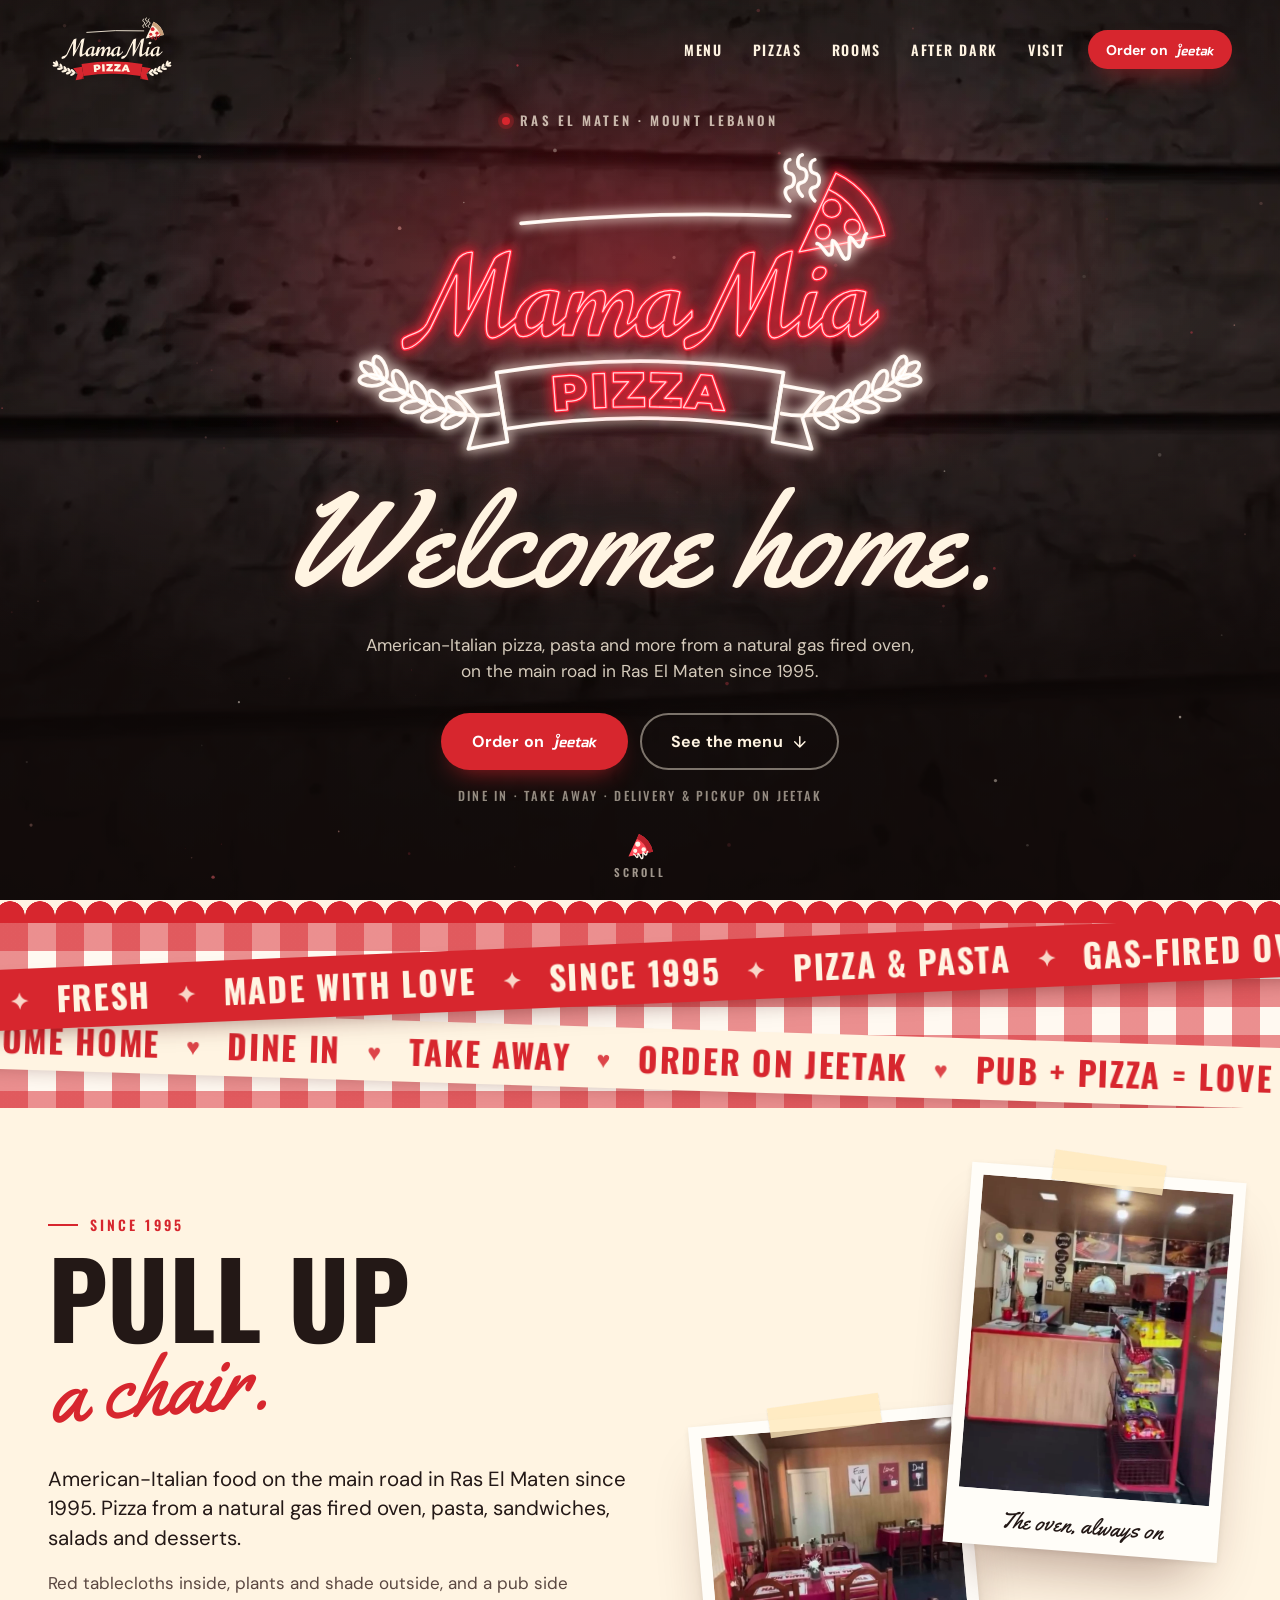
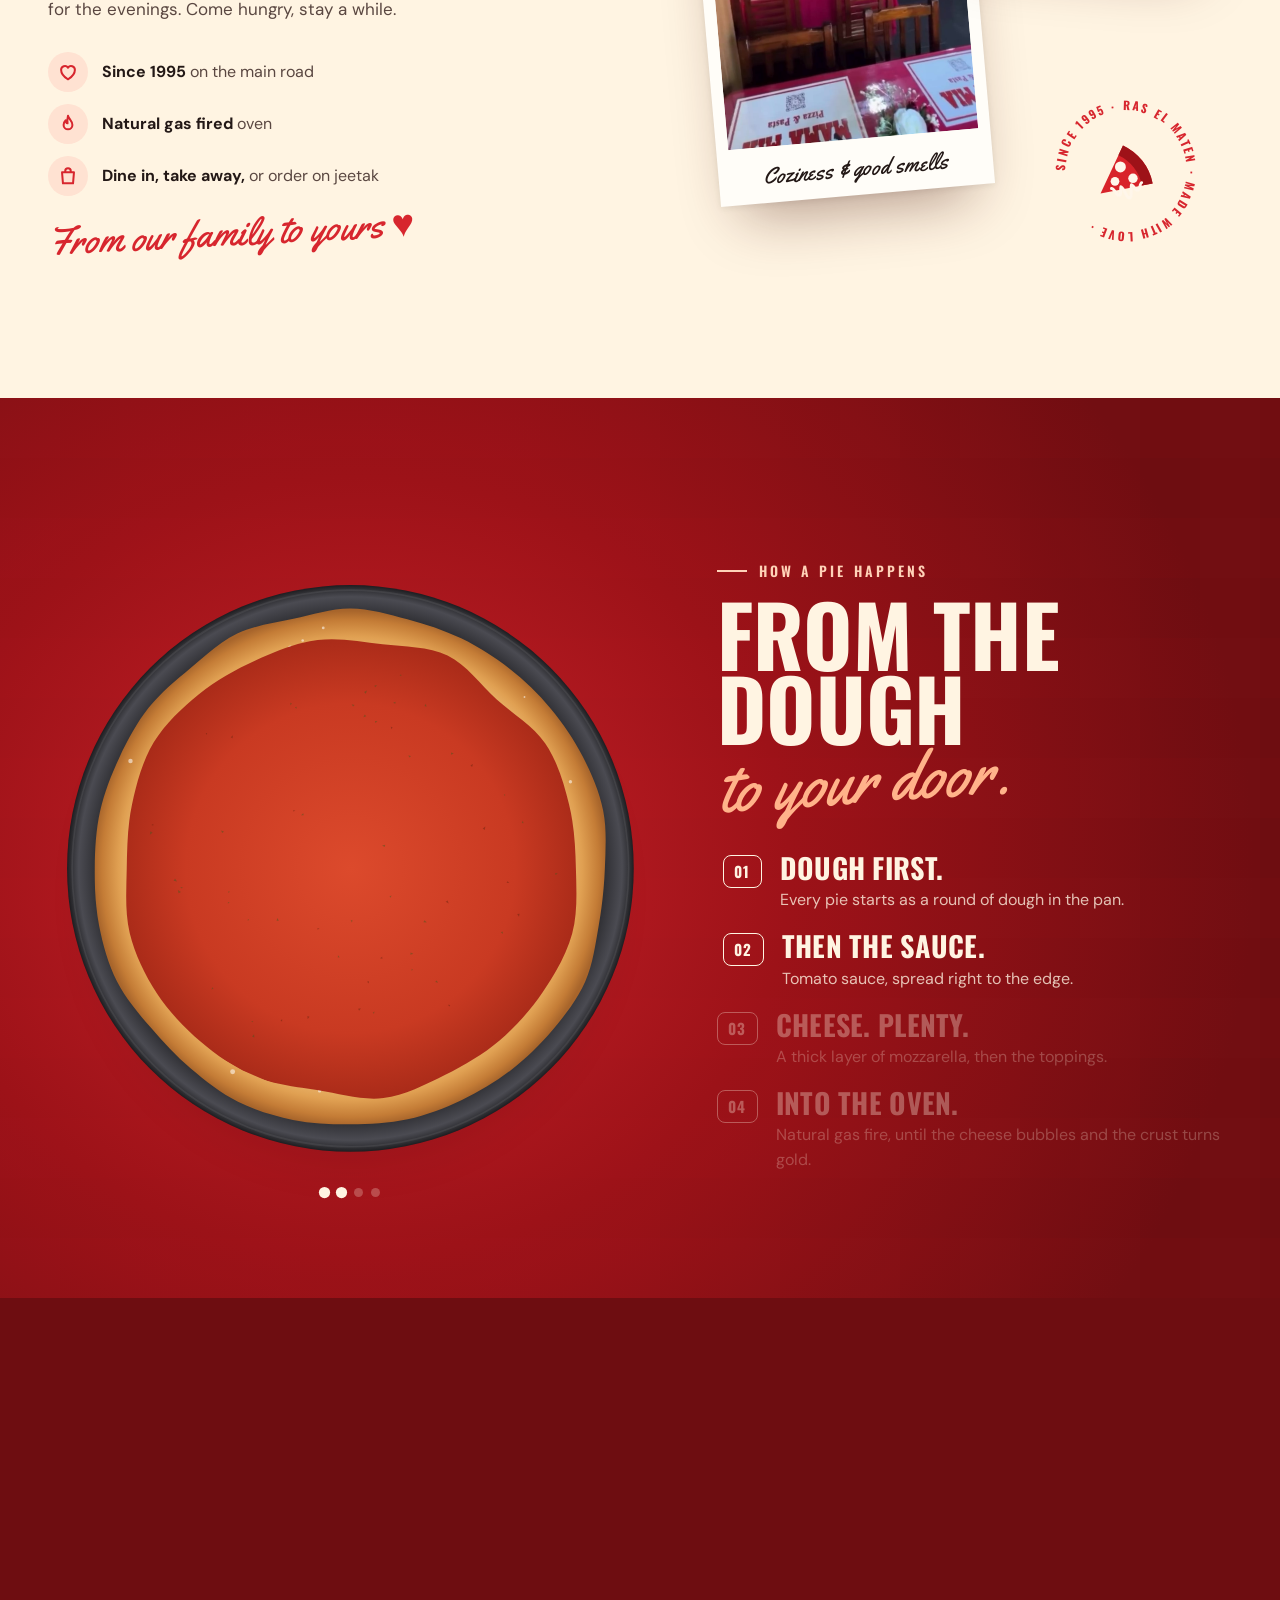
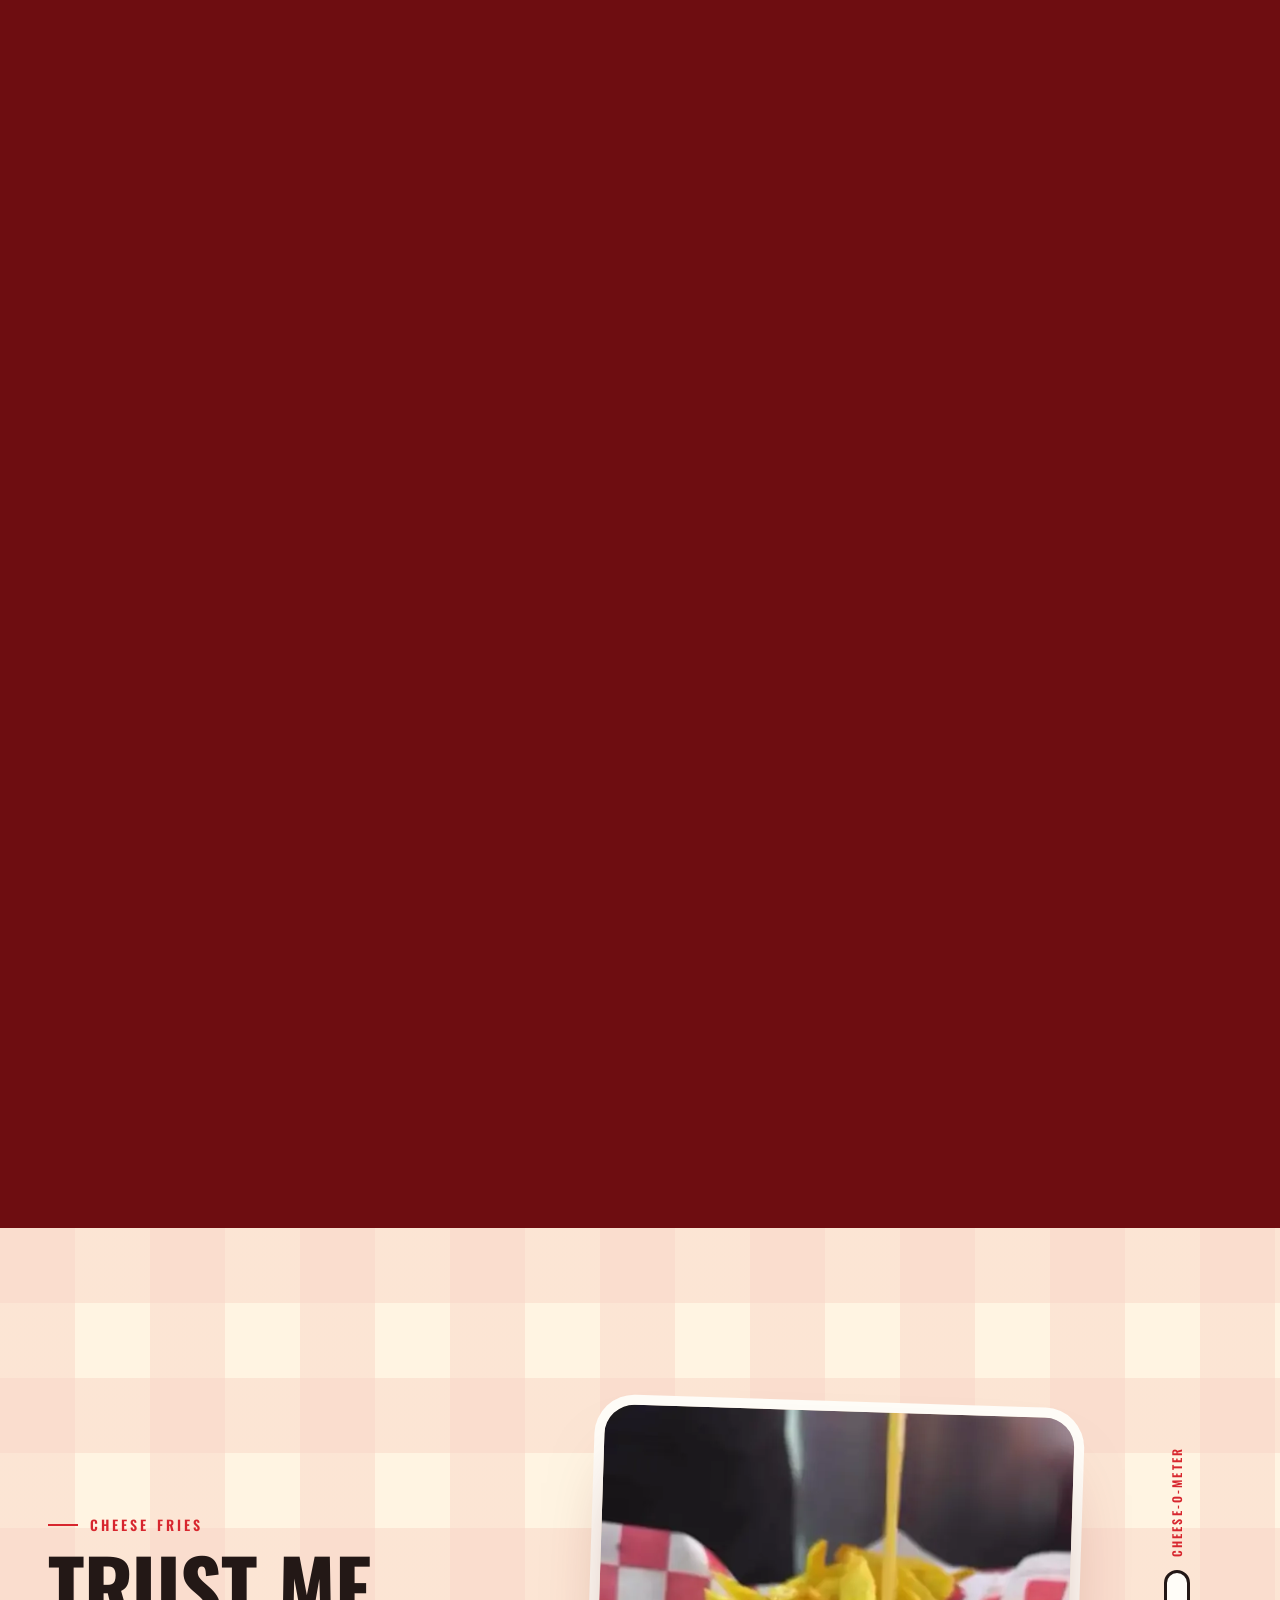
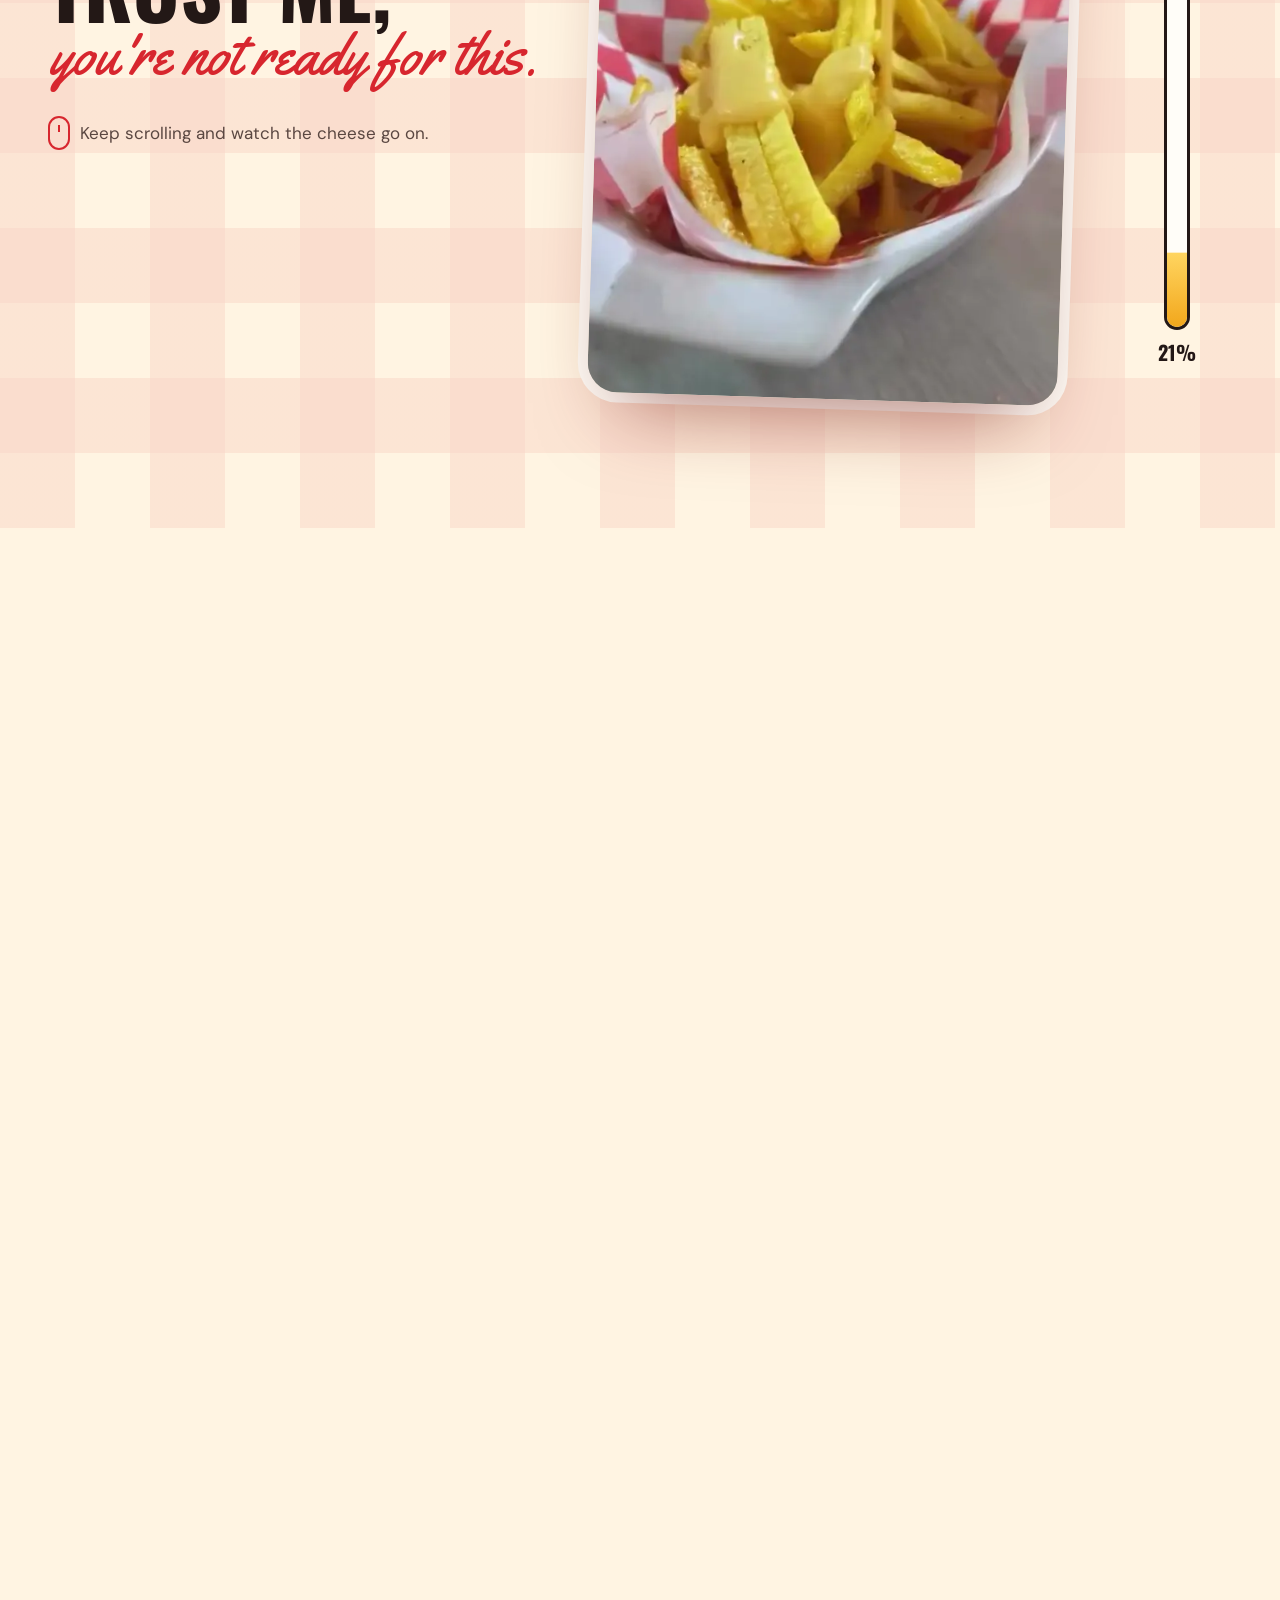
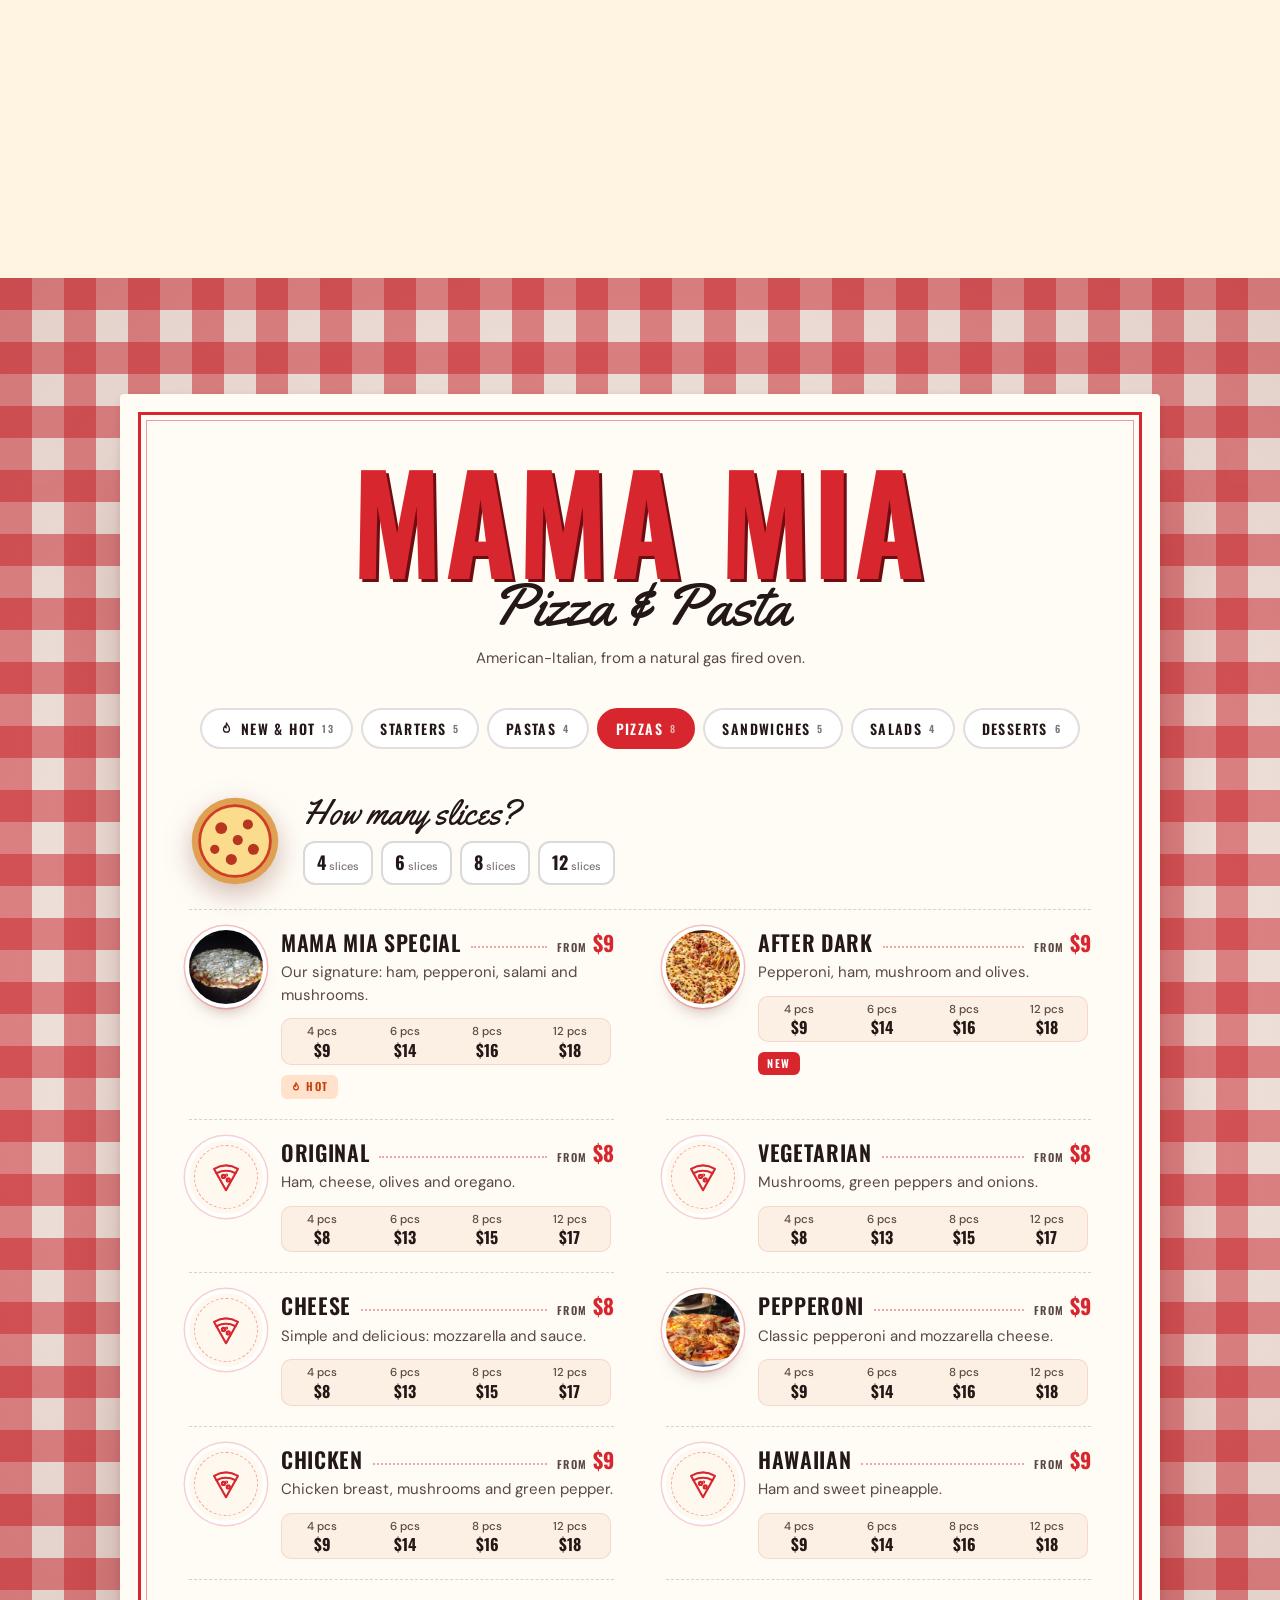
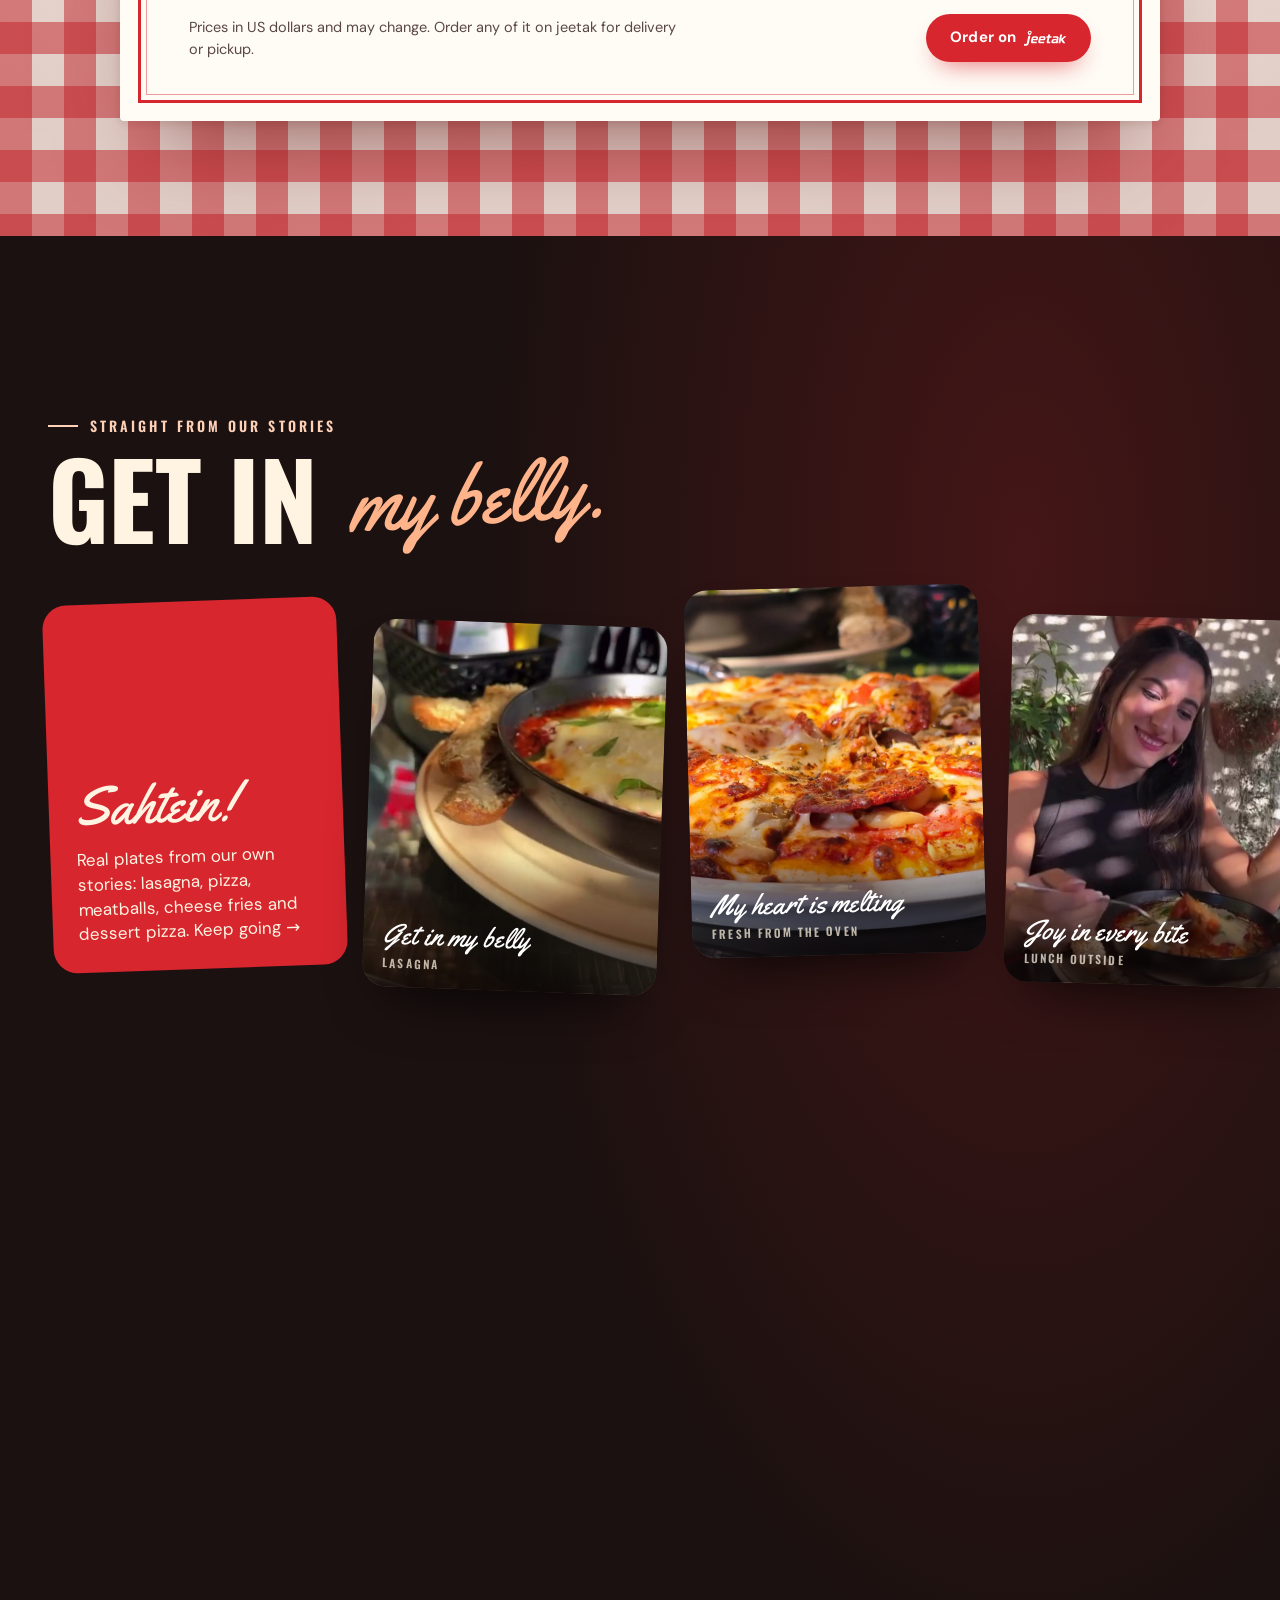
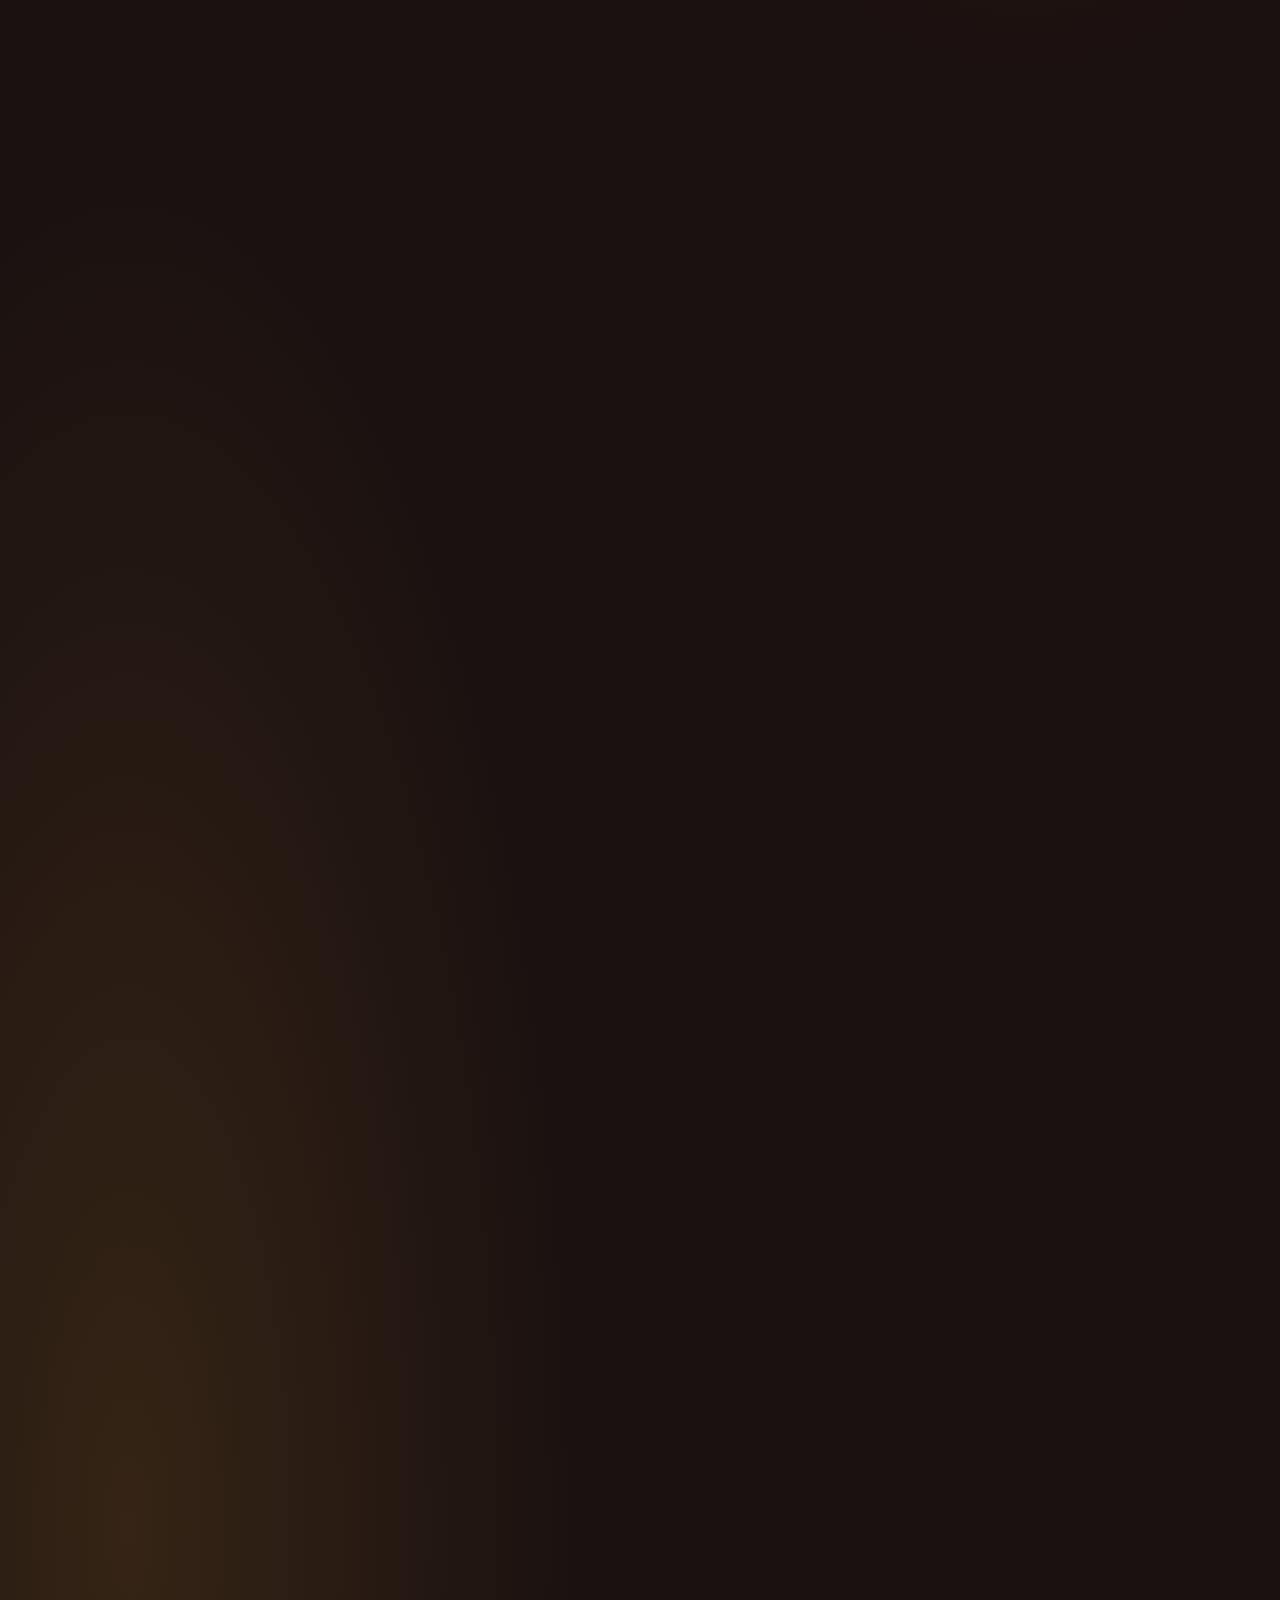
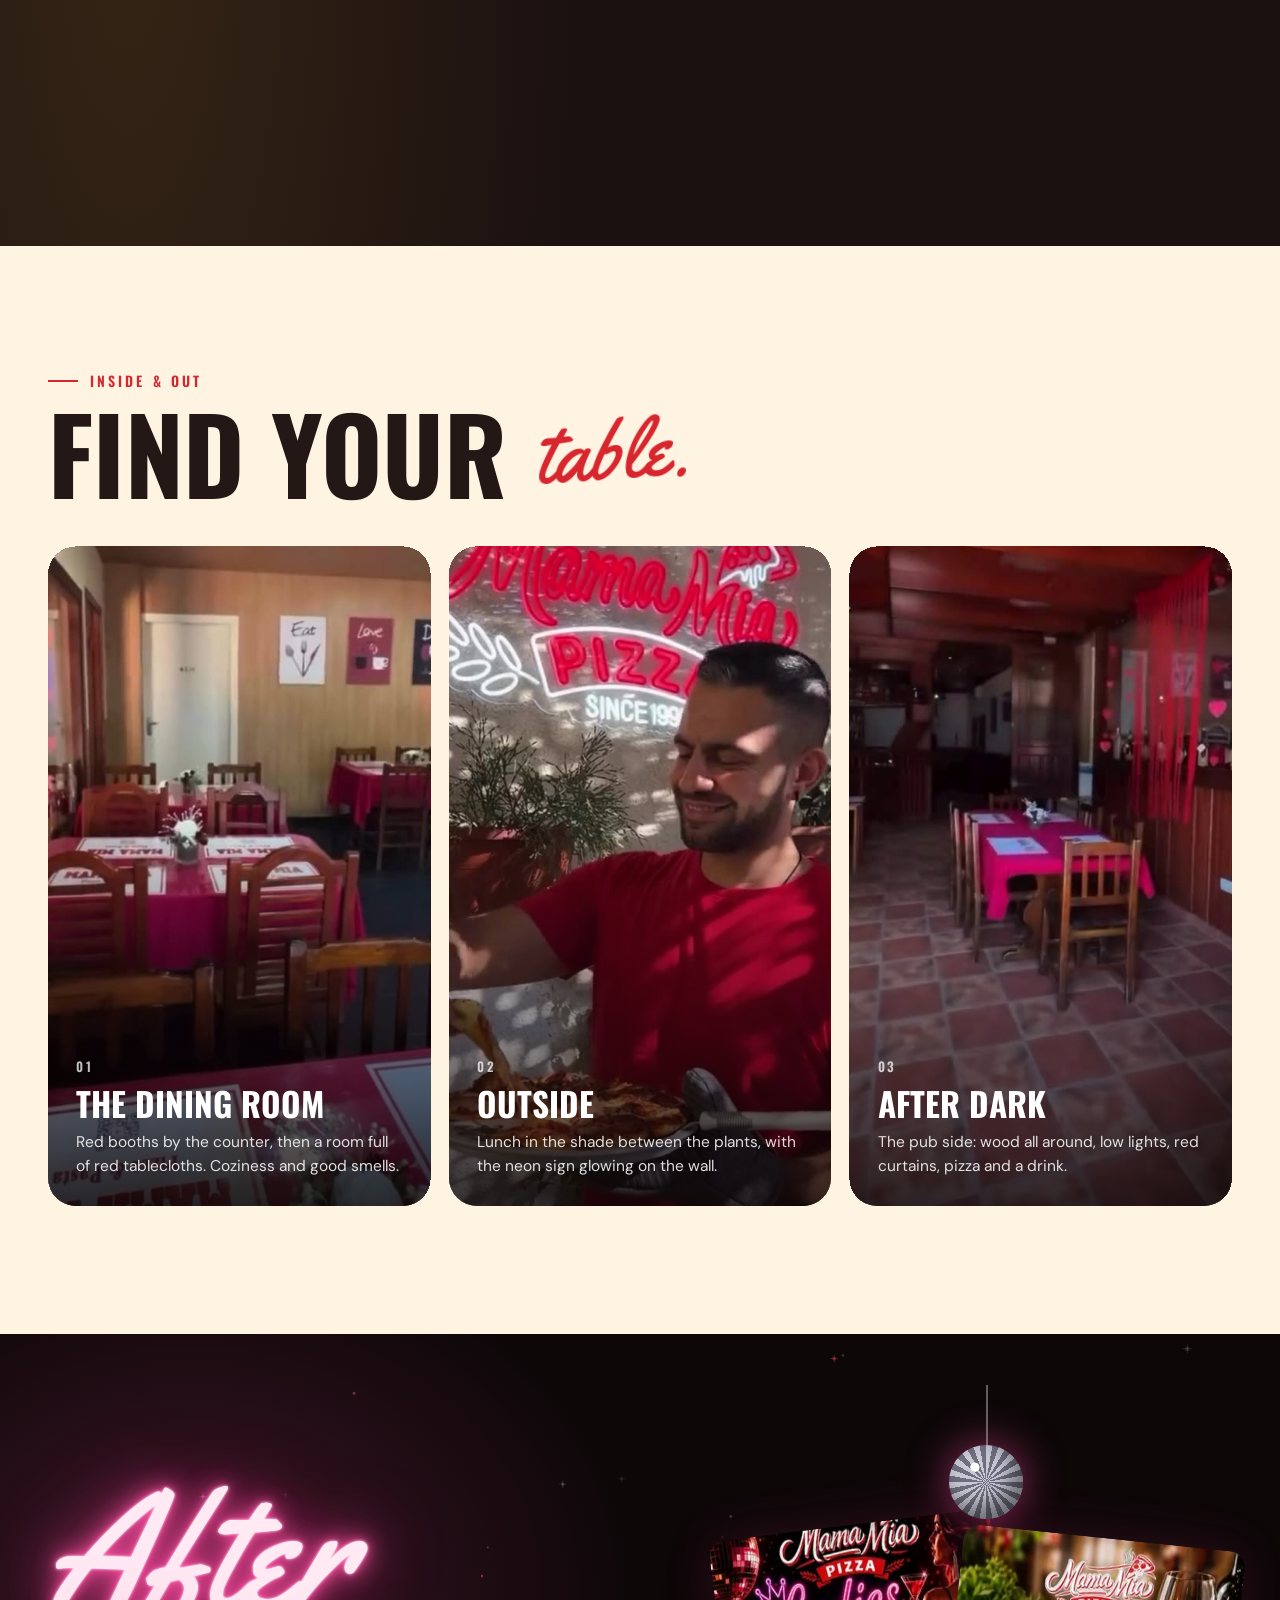
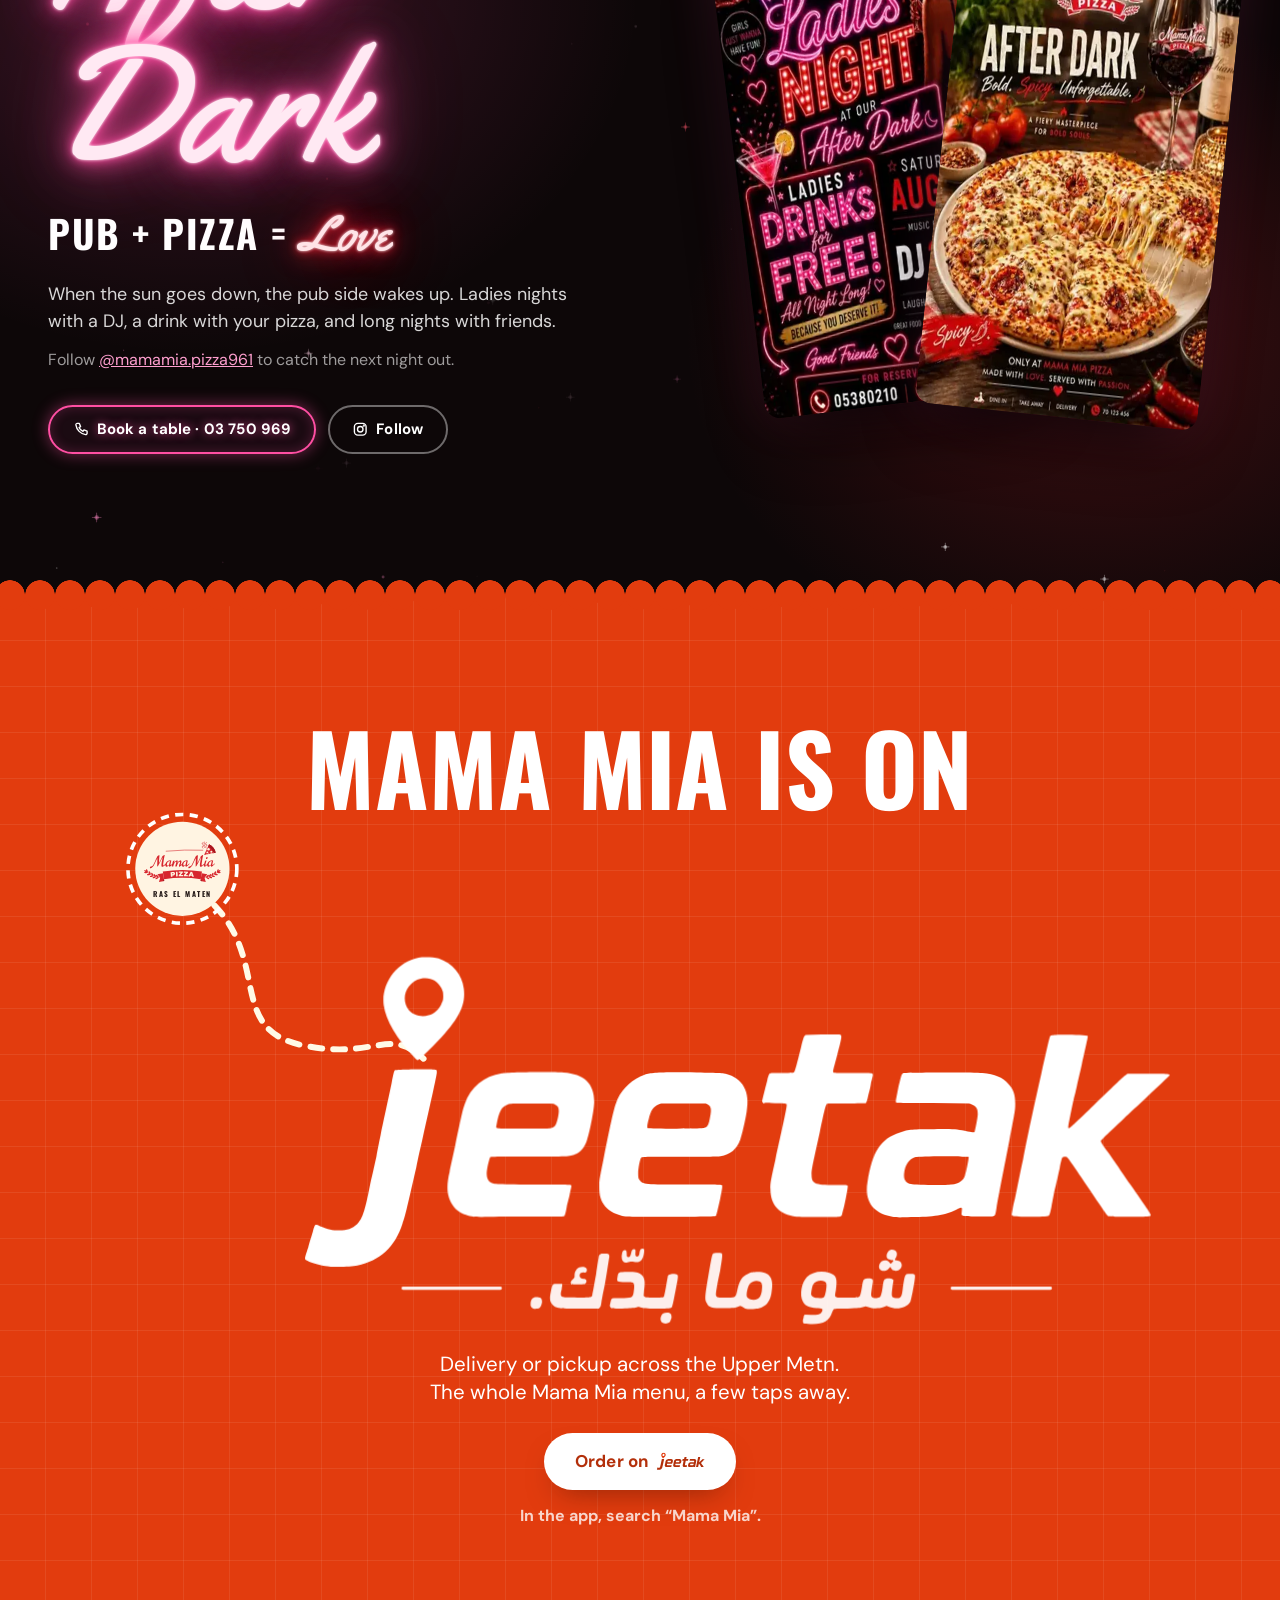
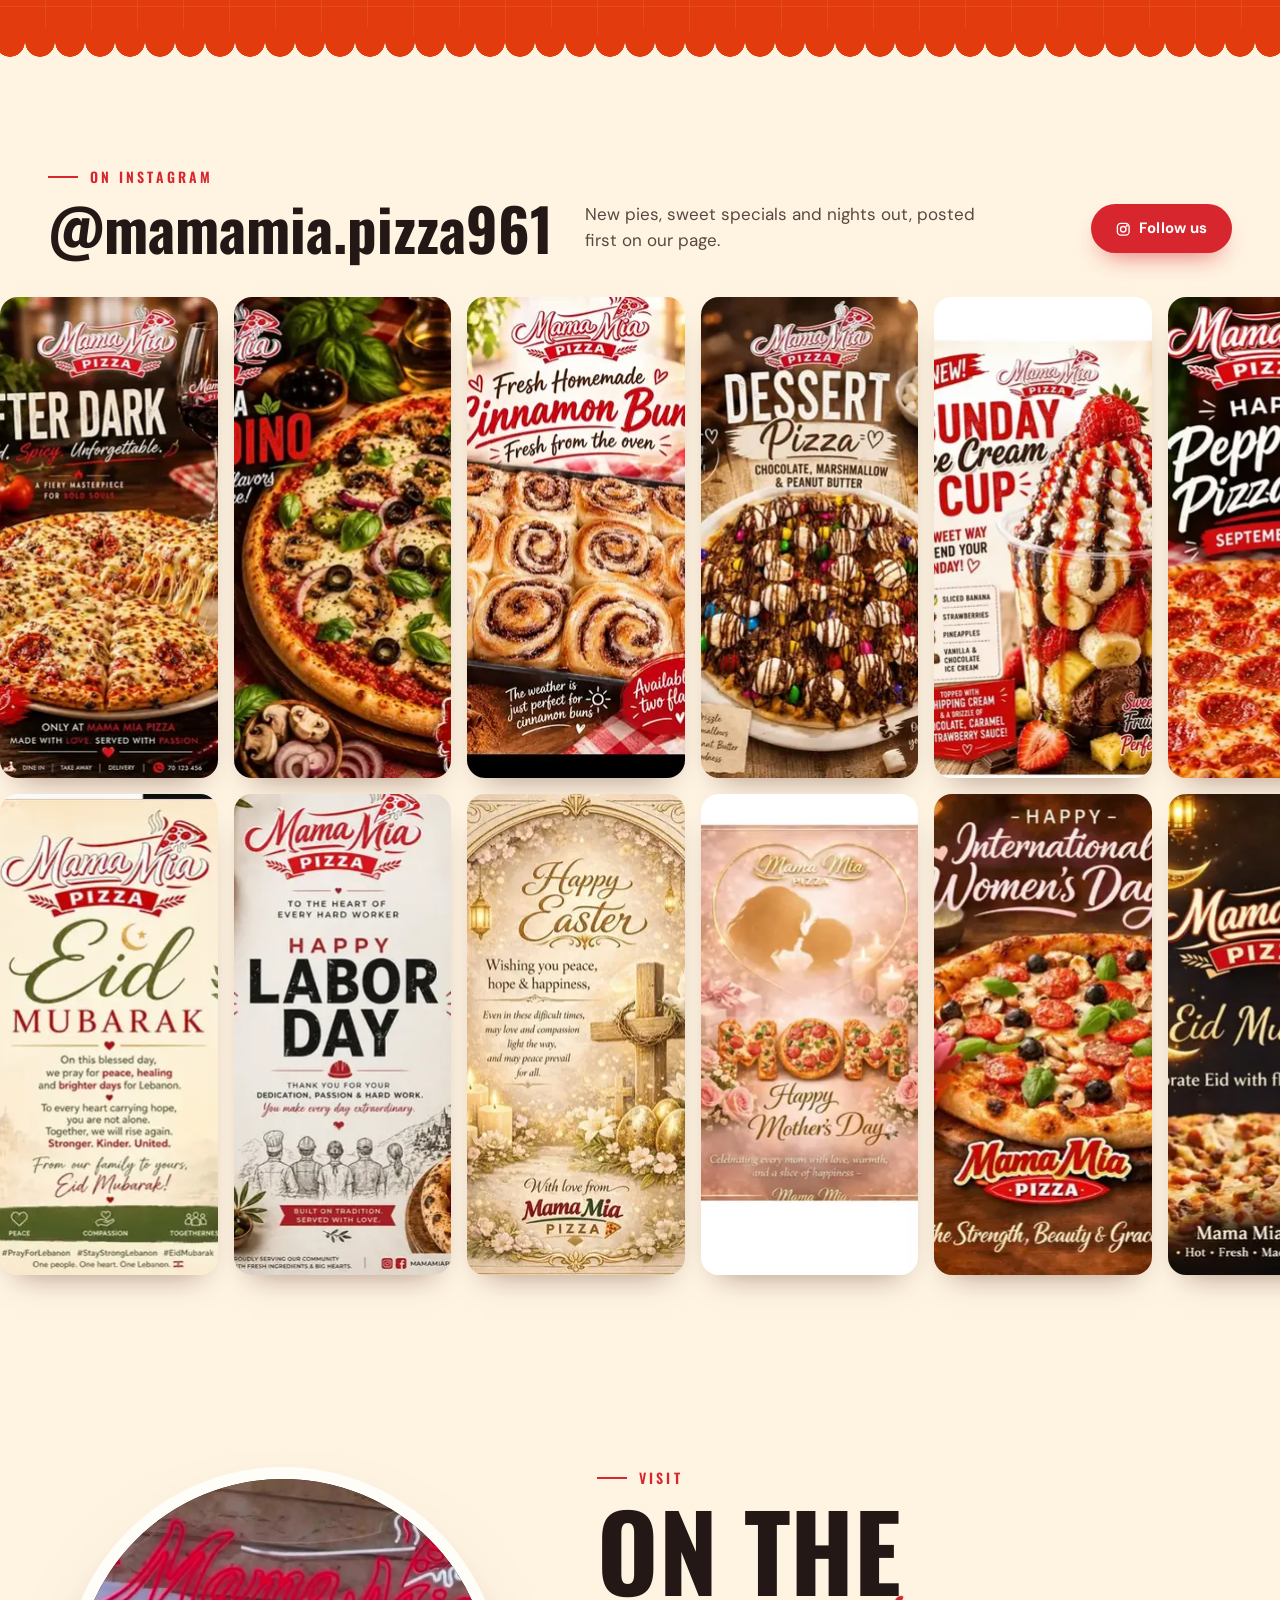
==== index.html @ 4b644087 "Mama Mia Pizza demo site Animated one-page site: neon sign hero, scroll-built pizza, cheese pour, fu" ====
<!doctype html>
<html lang="en" dir="ltr">
<head>
<meta charset="utf-8">
<meta name="viewport" content="width=device-width, initial-scale=1, viewport-fit=cover">
<title>Mama Mia Pizza · Ras El Maten · Since 1995</title>
<meta name="description" content="Mama Mia Pizza in Ras El Maten, Mount Lebanon. American-Italian food from a natural gas fired oven, on the main road since 1995. Dine in, take away, or order on jeetak.">
<meta name="theme-color" content="#120b0a">
<meta property="og:type" content="website">
<meta property="og:title" content="Mama Mia Pizza · Welcome home.">
<meta property="og:description" content="American-Italian pizza and pasta in Ras El Maten since 1995. Order on jeetak for delivery or pickup.">
<meta property="og:image" content="https://lightslategrey-cobra-938373.hostingersite.com/assets/img/og.jpg">
<meta property="og:image:width" content="1200">
<meta property="og:image:height" content="630">
<meta property="og:url" content="https://lightslategrey-cobra-938373.hostingersite.com/">
<meta name="twitter:card" content="summary_large_image">
<link rel="icon" type="image/png" sizes="32x32" href="assets/img/favicon-32.png">
<link rel="icon" type="image/svg+xml" href="assets/img/favicon.svg">
<link rel="apple-touch-icon" href="assets/img/apple-touch-icon.png">
<link rel="manifest" href="site.webmanifest">
<link rel="preload" href="assets/fonts/yellowtail-latin-400-normal.woff2" as="font" type="font/woff2" crossorigin>
<link rel="preload" href="assets/fonts/oswald-latin-700-normal.woff2" as="font" type="font/woff2" crossorigin>
<link rel="preload" href="assets/fonts/dm-sans-latin-400-normal.woff2" as="font" type="font/woff2" crossorigin>
<link rel="stylesheet" href="assets/css/site.css?v=6d52a48057">
<script type="application/ld+json">{"@context": "https://schema.org", "@type": "Restaurant", "name": "Mama Mia Pizza", "url": "https://lightslategrey-cobra-938373.hostingersite.com/", "image": "https://lightslategrey-cobra-938373.hostingersite.com/assets/img/og.jpg", "telephone": "+961 3 750 969", "servesCuisine": ["Pizza", "American-Italian", "Pasta"], "foundingDate": "1995", "acceptsReservations": true, "hasMenu": "https://lightslategrey-cobra-938373.hostingersite.com/#menu", "address": {"@type": "PostalAddress", "streetAddress": "Main Road", "addressLocality": "Ras El Maten", "addressRegion": "Mount Lebanon", "addressCountry": "LB"}, "sameAs": ["https://www.instagram.com/mamamia.pizza961/"]}</script>
<script>document.documentElement.classList.add('js');</script>
</head>
<body>
<svg width="0" height="0" style="position:absolute" aria-hidden="true" focusable="false"><defs><symbol id="mm-logo" viewBox="-8 -18 1016 536"><g style="fill:var(--lg-accent,#d8232a)"><path d="M262 432Q172 450 62 370" style="fill:none;stroke:var(--lg-accent,#d8232a);stroke-width:5;stroke-linecap:round"/><ellipse cx="186.6" cy="444.0" rx="21" ry="9.5" transform="rotate(-207.2 186.6 444.0)"/><ellipse cx="189.5" cy="419.6" rx="21" ry="9.5" transform="rotate(-139.2 189.5 419.6)"/><ellipse cx="153.1" cy="434.5" rx="21" ry="9.5" transform="rotate(-198.5 153.1 434.5)"/><ellipse cx="159.7" cy="410.8" rx="21" ry="9.5" transform="rotate(-130.5 159.7 410.8)"/><ellipse cx="119.1" cy="419.9" rx="21" ry="9.5" transform="rotate(-190.9 119.1 419.9)"/><ellipse cx="128.7" cy="397.3" rx="21" ry="9.5" transform="rotate(-122.9 128.7 397.3)"/><ellipse cx="84.3" cy="400.4" rx="21" ry="9.5" transform="rotate(-184.5 84.3 400.4)"/><ellipse cx="96.4" cy="379.0" rx="21" ry="9.5" transform="rotate(-116.5 96.4 379.0)"/><ellipse cx="48.8" cy="375.9" rx="21" ry="9.5" transform="rotate(-179.1 48.8 375.9)"/><ellipse cx="62.8" cy="355.7" rx="21" ry="9.5" transform="rotate(-111.1 62.8 355.7)"/><ellipse cx="47.4" cy="359.4" rx="20" ry="9" transform="rotate(-144.0 47.4 359.4)"/><path d="M738 432Q828 450 938 370" style="fill:none;stroke:var(--lg-accent,#d8232a);stroke-width:5;stroke-linecap:round"/><ellipse cx="810.5" cy="419.6" rx="21" ry="9.5" transform="rotate(-40.8 810.5 419.6)"/><ellipse cx="813.4" cy="444.0" rx="21" ry="9.5" transform="rotate(27.2 813.4 444.0)"/><ellipse cx="840.3" cy="410.8" rx="21" ry="9.5" transform="rotate(-49.5 840.3 410.8)"/><ellipse cx="846.9" cy="434.5" rx="21" ry="9.5" transform="rotate(18.5 846.9 434.5)"/><ellipse cx="871.3" cy="397.3" rx="21" ry="9.5" transform="rotate(-57.1 871.3 397.3)"/><ellipse cx="880.9" cy="419.9" rx="21" ry="9.5" transform="rotate(10.9 880.9 419.9)"/><ellipse cx="903.6" cy="379.0" rx="21" ry="9.5" transform="rotate(-63.5 903.6 379.0)"/><ellipse cx="915.7" cy="400.4" rx="21" ry="9.5" transform="rotate(4.5 915.7 400.4)"/><ellipse cx="937.2" cy="355.7" rx="21" ry="9.5" transform="rotate(-68.9 937.2 355.7)"/><ellipse cx="951.2" cy="375.9" rx="21" ry="9.5" transform="rotate(-0.9 951.2 375.9)"/><ellipse cx="952.6" cy="359.4" rx="20" ry="9" transform="rotate(-36.0 952.6 359.4)"/></g><g style="fill:var(--lg-tail,var(--lg-banner,#d8232a))"><path d="M261.9 384.7L191.8 397.4L226.7 439.5L211.2 491.5L276.9 479.5Z"/><path d="M738.1 384.7L808.2 397.4L773.3 439.5L788.8 491.5L723.1 479.5Z"/></g><g style="fill:rgba(0,0,0,.3)"><path d="M273.4 457.8L276.9 479.5L256.2 482.9Z"/><path d="M726.6 457.8L723.1 479.5L743.8 482.9Z"/></g><path d="M258.5 363A1548 1548 0 0 1 741.5 363L726.6 457.8A1452 1452 0 0 0 273.4 457.8Z" style="fill:var(--lg-banner,#d8232a)"/><g style="fill:var(--lg-ink,#fff6ea)"><path d="M358.3 427.3 353.9 370.1 381.4 367.9Q389.4 367.3 395.5 369.4Q401.5 371.6 405.1 376.2Q408.7 380.8 409.2 387.4Q409.7 394.1 406.9 399.1Q404.1 404.2 398.4 407.3Q392.8 410.4 384.8 411.1L376.5 411.7L377.6 425.8ZM375.4 396.8 382.4 396.3Q386.4 396 388.2 394Q390 392.1 389.7 389Q389.5 385.9 387.4 384.2Q385.3 382.6 381.3 382.9L374.3 383.4L375.4 396.8Z"/><path d="M423.3 422.7 420.7 365.3 440.1 364.4 442.7 421.8Z"/><path d="M455 421.2 454.9 409.3 480.7 378.4 455.3 378.8 455.1 363.7 505.7 363.1 505.8 375 480 405.8 507.5 405.5 507.7 420.5Z"/><path d="M516.2 420.6 516.5 408.7 543.6 378.9 518.2 378.2 518.6 363.2 569.2 364.7 568.9 376.5 541.8 406.3 569.3 407.1 568.9 422.1Z"/><path d="M573 422.1 602.3 366.7 621.2 368.1 642.1 427.2 622.1 425.7 619 415.4 597.2 413.8 592.7 423.5ZM614.7 401.1 610.2 386.3 603.6 400.3 614.7 401.1Z"/></g><path d="M300 112Q526 90 752 100" style="fill:none;stroke:var(--lg-script,#d8232a);stroke-width:7;stroke-linecap:round"/><g style="fill:none;stroke:var(--lg-script,#d8232a);stroke-width:7;stroke-linecap:round"><path d="M752 74c-10 -11 -10 -21 0 -23s10 -22 0 -23s-10 -21 0 -23"/><path d="M773 66c-10 -11 -10 -21 0 -23s10 -22 0 -23s-10 -21 0 -23"/><path d="M794 74c-10 -11 -10 -21 0 -23s10 -22 0 -23s-10 -21 0 -23"/></g><path d="M768 160L829.7 27.7A146 146 0 0 1 911.3 132.1Z" style="fill:var(--lg-script,#d8232a)"/><path d="M829.7 27.7A146 146 0 0 1 911.3 132.1L881.9 137.9A116 116 0 0 0 817 54.9Z" style="fill:var(--lg-crust,#9e1218)"/><g style="fill:var(--lg-dots,var(--lg-ink,#fff6ea))"><circle cx="822.6" cy="86.9" r="15"/><circle cx="857.2" cy="118.2" r="13"/><circle cx="807.7" cy="126.4" r="12"/></g><path d="M798 146C805.2 144.6 814.4 169.3 819.4 164.3C825.9 167.1 822.4 141.3 823.8 141C831 139.6 841.5 178.3 847.5 171C855.8 175.5 851 135.7 852.5 135.4C858.2 134.3 865.3 155.4 870.2 150.3C876.7 153.1 875.4 131 881.1 129.9" style="fill:none;stroke:var(--lg-dots,var(--lg-ink,#fff6ea));stroke-width:7;stroke-linecap:round"/><g style="fill:var(--lg-script,#d8232a)"><path d="M104.2 323.2Q102.3 323.2 101.2 320.7Q100 318.1 100 311Q100 307.3 103.1 305.1Q106.3 302.9 111.2 301Q116.1 299.2 121.7 296.9Q127.4 294.5 132.5 290.8Q137.7 287.1 141.2 281Q146.3 270.1 152.8 256.4Q159.3 242.8 166.2 228.3Q173 213.8 179.6 200.2Q186.1 186.6 191.2 175.7Q194.8 168.9 201.9 164.7Q209 160.5 216.8 160.5L217.9 161.1Q214.8 184.7 213.7 208.7Q212.6 232.7 211.1 256.6H212.5Q216.8 247.9 220 241.8Q223.1 235.7 226 230Q229 224.4 232.7 217.2Q236.3 210 241.7 199.3Q247.1 188.5 255.1 172.2Q256.4 170.1 259.6 167.8Q262.9 165.5 267 163.5Q271.1 161.5 275 160.2Q278.9 158.9 281.3 158.8Q281.3 158.9 281.6 159Q281.9 159 282 159.2Q279.8 170.9 277.2 184.4Q274.6 197.8 272.1 211.5Q269.6 225.3 267.5 238.1Q265.5 250.9 264.2 261.4Q263 271.9 263 278.7Q263 287.4 267.2 287.4Q269.3 287.4 273.5 284.5Q277.7 281.7 282.8 277.3Q286.8 273.9 290.6 270.4Q291.8 265.3 294.2 260.2Q298.9 250.5 307.1 242.5Q315.4 234.5 326 229.7Q336.7 224.9 348.6 224.9Q352.6 224.9 356.2 225.8Q359.8 226.6 363.6 227.9Q363.4 228.9 362.4 233.6Q361.3 238.3 359.9 244.8Q358.4 251.4 357.1 258.1Q355.7 264.8 354.7 270.1Q353.8 275.4 353.8 277.7Q353.8 283.4 356.5 283.4Q358.9 283.4 363 280.1Q367.2 276.8 372.6 271.3Q373.7 270.1 374.9 268.9Q376.2 262.7 377.8 256.6Q379.8 248.4 381.9 241.8Q384 235.3 386 232.2Q387.8 229.2 391.9 228.5Q396 227.9 404.4 227.9Q402.8 236 399.8 244.4Q396.8 252.8 394.6 260.7Q397.6 255.4 401.8 249.2Q405.9 243.1 411.1 237.6Q416.2 232.1 422.2 228.6Q428.3 225.1 435.1 225.1Q437.7 225.1 439.2 227.2Q440.7 229.3 441.3 232.1Q441.9 234.8 441.9 237Q441.9 243 440.4 249Q438.9 255.1 437.2 260.7Q440.1 254.9 444.5 248.7Q448.9 242.5 454.4 237.1Q459.8 231.7 465.9 228.3Q471.9 224.9 477.9 224.9Q483.8 224.9 485.8 228.8Q487.9 232.8 487.9 238.7Q487.9 244.7 486.7 251Q485.5 257.3 483.8 262.8Q482.2 268.3 480.8 272Q479.5 275.8 479.3 276.8Q479.2 277.6 479.1 278.2Q478.9 278.9 478.9 279.3Q478.9 281.3 480 281.3Q482.3 281.3 488.4 275.3Q491.1 272.7 494.3 269.6Q495.4 264.9 497.7 260.2Q502.4 250.5 510.6 242.5Q518.8 234.5 529.5 229.7Q540.2 224.9 552.1 224.9Q556.1 224.9 559.7 225.8Q563.2 226.6 567.1 227.9Q566.9 228.9 565.8 233.6Q564.8 238.3 563.3 244.8Q561.9 251.4 560.5 258.1Q559.1 264.8 558.2 270.1Q557.3 275.4 557.3 277.7Q557.3 283.4 559.9 283.4Q562.4 283.4 566.5 280.1Q570.7 276.8 576 271.3Q581.4 265.9 587.3 259.3V269.6Q585.1 272.2 581.1 276.3Q577 280.3 571.9 284.9Q566.8 289.5 561.7 293.5Q556.5 297.5 552.1 300Q547.7 302.6 545 302.6Q541 302.6 539.6 299Q538.2 295.4 538.2 290.9Q538.2 288.6 538.4 286.3Q538.7 284 538.9 282.2Q535.3 286.9 530.2 291.7Q525.1 296.4 519.1 299.5Q513.1 302.6 506.7 302.6Q501.1 302.6 498.1 298.8Q495.1 295.1 494.1 289.8Q493.2 285.4 493 281.5Q487.2 287.1 481.4 291.9Q475.5 296.7 470.6 299.7Q465.8 302.8 463.4 302.8Q458.1 302.8 458.1 294.9Q458.1 288.7 460 282.7Q461.9 276.6 464.3 270.7Q466.8 264.9 468.7 259.1Q470.5 253.4 470.5 248Q470.5 245.6 468.9 243.5Q467.2 241.4 464.6 241.4Q460 241.4 455.5 246.2Q451.1 251 447 258.4Q443 265.9 439.7 274Q436.3 282.2 434 289.2Q431.7 296.2 430.6 300H413.4Q413.4 291.1 415.7 282.4Q417.9 273.8 420.7 265.3Q423.4 256.7 425 248.3Q425.1 247.8 425.1 247.3V246.4Q425.1 243.8 423.8 242.4Q422.5 241.1 420.9 241.1Q420.1 241.1 419.1 241.4Q414 243.8 409.6 249.3Q405.2 254.8 401.4 262Q397.6 269.2 394.6 276.6Q391.7 284 389.7 290.3Q387.8 296.5 386.9 300H369.8Q370.1 296 371.2 288.9Q371.8 285.2 372.5 281.2Q370.6 283 368.5 284.9Q363.4 289.5 358.2 293.5Q353.1 297.5 348.7 300Q344.2 302.6 341.5 302.6Q337.5 302.6 336.1 299Q334.8 295.4 334.8 290.9Q334.8 288.6 335 286.3Q335.2 284 335.5 282.2Q331.8 286.9 326.7 291.7Q321.6 296.4 315.6 299.5Q309.6 302.6 303.3 302.6Q297.7 302.6 294.7 298.8Q291.7 295.1 290.6 289.8Q289.7 285.4 289.5 281.4Q285.6 285 281.7 288.2Q272.4 295.9 264.6 300.4Q256.9 304.9 251.6 304.9Q246.8 304.9 244.2 300.6Q241.5 296.2 241.5 286.2Q241.5 278.3 242.7 268.1Q243.9 258 245.7 247.2Q247.5 236.4 249.4 226.2Q251.3 216.1 252.7 208.3Q253 205.5 253.8 201.9Q254.5 198.4 255.1 195.4Q255.8 192.4 255.8 191.5Q255.8 190 254.9 190Q253.7 190 253.3 191Q251.4 194.7 247.6 202.3Q243.7 209.9 238.6 219.9Q233.5 229.9 227.8 240.9Q222.1 251.9 216.6 262.5Q211 273 206.2 281.7Q201.5 290.3 198.2 295.7Q194.9 301.1 194 301.6Q191.2 300.8 190.2 299.2Q189.2 297.5 189.2 296.3L191.7 199.2H190.5L147.6 288.3Q145 293.1 140 299.1Q135.1 305.1 129 310.6Q122.8 316.1 116.4 319.7Q109.9 323.2 104.2 323.2ZM317.3 288.3Q320.1 288.3 323.6 286.2Q327.2 284.2 330.6 281.2Q334.1 278.3 336.5 275.7L346.8 231.7Q339.3 231.7 332.4 235.7Q325.5 239.7 320.2 246.2Q314.8 252.7 311.7 260.3Q308.6 267.8 308.6 274.9Q308.6 280.1 310.5 284.2Q312.4 288.3 317.3 288.3ZM520.8 288.3Q523.6 288.3 527.1 286.2Q530.6 284.2 534.1 281.2Q537.6 278.3 540 275.7L550.3 231.7Q542.8 231.7 535.9 235.7Q529 239.7 523.6 246.2Q518.3 252.7 515.2 260.3Q512 267.8 512 274.9Q512 280.1 513.9 284.2Q515.9 288.3 520.8 288.3Z"/><path d="M578.4 323.2Q576.6 323.2 575.4 320.7Q574.2 318.1 574.2 311Q574.2 307.3 577.4 305.1Q580.5 302.9 585.4 301Q590.3 299.2 596 296.9Q601.6 294.5 606.8 290.8Q612 287.1 615.5 281Q620.5 270.1 627 256.4Q633.5 242.8 640.4 228.3Q647.3 213.8 653.8 200.2Q660.3 186.6 665.4 175.7Q669.1 168.9 676.2 164.7Q683.2 160.5 691.1 160.5L692.2 161.1Q689 184.7 688 208.7Q686.9 232.7 685.4 256.6H686.7Q691.1 247.9 694.2 241.8Q697.3 235.7 700.3 230Q703.2 224.4 706.9 217.2Q710.6 210 715.9 199.3Q721.3 188.5 729.3 172.2Q730.6 170.1 733.9 167.8Q737.1 165.5 741.2 163.5Q745.3 161.5 749.2 160.2Q753.1 158.9 755.5 158.8Q755.5 158.9 755.8 159Q756.2 159 756.3 159.2Q754 170.9 751.4 184.4Q748.8 197.8 746.3 211.5Q743.8 225.3 741.8 238.1Q739.7 250.9 738.5 261.4Q737.2 271.9 737.2 278.7Q737.2 287.4 741.4 287.4Q743.6 287.4 747.8 284.5Q752 281.7 757 277.3Q762.1 273 766.8 268.5Q768.8 266.7 770.4 265.2Q771.5 260.7 772.7 256.2Q774.4 249.5 775.9 244.4Q777.3 239.2 778.2 237.2Q780 232.4 782.8 230.5Q785.5 228.6 789.2 228.2Q793 227.9 797.9 227.9Q797 230.9 795.3 236.4Q793.6 242 791.7 248.7Q789.7 255.5 787.9 262.1Q786.1 268.8 784.9 274.2Q783.8 279.5 783.8 282.2Q783.8 283.5 784.4 285.8Q784.9 288.1 786.9 288.1Q788 288.1 791.8 284.8Q795.6 281.5 800.4 276.8Q803.7 273.6 806.7 270.5Q807.9 265.3 810.4 260.2Q815.1 250.5 823.3 242.5Q831.5 234.5 842.2 229.7Q852.9 224.9 864.8 224.9Q868.8 224.9 872.4 225.8Q876 226.6 879.8 227.9Q879.6 228.9 878.5 233.6Q877.5 238.3 876 244.8Q874.6 251.4 873.2 258.1Q871.8 264.8 870.9 270.1Q870 275.4 870 277.7Q870 283.4 872.6 283.4Q875.1 283.4 879.2 280.1Q883.4 276.8 888.7 271.3Q894.1 265.9 900 259.3V269.6Q897.9 272.2 893.8 276.3Q889.7 280.3 884.6 284.9Q879.5 289.5 874.4 293.5Q869.2 297.5 864.8 300Q860.4 302.6 857.7 302.6Q853.7 302.6 852.3 299Q850.9 295.4 850.9 290.9Q850.9 288.6 851.1 286.3Q851.4 284 851.6 282.2Q848 286.9 842.9 291.7Q837.8 296.4 831.8 299.5Q825.8 302.6 819.5 302.6Q813.8 302.6 810.8 298.8Q807.8 295.1 806.8 289.8Q805.8 285 805.7 280.7Q797.3 288.7 791.3 293.9Q781.8 302.1 773.6 302.6Q769.3 302.6 767.5 298.8Q765.7 295 765.7 290.9Q765.7 288 766.8 282.3Q767.1 280.2 767.6 278Q761.7 283.4 755.9 288.2Q746.6 295.9 738.9 300.4Q731.1 304.9 725.9 304.9Q721 304.9 718.4 300.6Q715.8 296.2 715.8 286.2Q715.8 278.3 717 268.1Q718.2 258 720 247.2Q721.7 236.4 723.7 226.2Q725.6 216.1 726.9 208.3Q727.3 205.5 728 201.9Q728.7 198.4 729.4 195.4Q730.1 192.4 730.1 191.5Q730.1 190 729.2 190Q727.9 190 727.6 191Q725.7 194.7 721.8 202.3Q718 209.9 712.9 219.9Q707.7 229.9 702 240.9Q696.4 251.9 690.8 262.5Q685.3 273 680.5 281.7Q675.7 290.3 672.4 295.7Q669.2 301.1 668.2 301.6Q665.4 300.8 664.4 299.2Q663.5 297.5 663.5 296.3L666 199.2H664.7L621.9 288.3Q619.2 293.1 614.3 299.1Q609.4 305.1 603.2 310.6Q597 316.1 590.6 319.7Q584.2 323.2 578.4 323.2ZM833.5 288.3Q836.3 288.3 839.8 286.2Q843.3 284.2 846.8 281.2Q850.3 278.3 852.7 275.7L863 231.7Q855.5 231.7 848.6 235.7Q841.7 239.7 836.4 246.2Q831 252.7 827.9 260.3Q824.7 267.8 824.7 274.9Q824.7 280.1 826.7 284.2Q828.6 288.3 833.5 288.3ZM797.6 206.7Q793.9 206.7 792.3 204.6Q790.7 202.5 790.7 199.7Q790.7 196.7 792.2 193.4Q793.8 190.1 796.6 187.9Q799.4 185.6 803.1 185.6Q808.4 185.6 810.7 187.7Q813 189.8 813 192.5Q813 195.6 810.9 198.9Q808.7 202.2 805.2 204.4Q801.8 206.7 797.6 206.7Z"/></g></symbol><symbol id="mm-slice" viewBox="750 10 176 176"><path d="M768 160L829.7 27.7A146 146 0 0 1 911.3 132.1Z" style="fill:var(--sl-body,#d8232a)"/><path d="M829.7 27.7A146 146 0 0 1 911.3 132.1L881.9 137.9A116 116 0 0 0 817 54.9Z" style="fill:var(--sl-crust,#9e1218)"/><g style="fill:var(--sl-dots,#fff6ea)"><circle cx="822.6" cy="86.9" r="15"/><circle cx="857.2" cy="118.2" r="13"/><circle cx="807.7" cy="126.4" r="12"/></g><path d="M798 146C805.2 144.6 814.4 169.3 819.4 164.3C825.9 167.1 822.4 141.3 823.8 141C831 139.6 841.5 178.3 847.5 171C855.8 175.5 851 135.7 852.5 135.4C858.2 134.3 865.3 155.4 870.2 150.3C876.7 153.1 875.4 131 881.1 129.9" style="fill:none;stroke:var(--sl-dots,#fff6ea);stroke-width:8;stroke-linecap:round"/></symbol><symbol id="i-jk" viewBox="12 12 1900 690"><g fill-rule="evenodd"><path style="fill:var(--jk-pin,currentColor)" d="M256 236C219 198 194 155 190 123C184 75 218 29 266 19C279 17 300 18 310 21C341 32 361 56 365 87C370 125 352 157 299 211C277 233 267 243 264 243C263 243 259 240 256 236ZM288 145C301 141 311 132 316 120C319 114 320 113 320 103C320 94 319 93 316 86C307 69 291 61 271 65C240 72 225 109 245 134C254 145 273 150 288 145Z"/><path d="M62 693C44 690 28 685 20 680C17 677 17 676 25 652C28 640 33 625 35 618C40 601 39 601 51 606C69 613 77 615 93 615C110 615 121 611 132 601C143 589 147 577 156 536C159 522 162 505 164 498C166 491 170 471 174 454C177 436 182 413 184 402C193 360 203 313 207 294C212 268 213 266 215 265C218 263 299 262 304 264C306 265 306 265 306 271C305 279 298 313 274 418C271 431 265 457 261 478C239 574 237 584 231 600C215 651 182 681 132 692C118 695 77 696 62 693Z"/><path d="M385 585C377 584 362 579 356 575C344 568 334 553 331 538C328 526 329 506 334 487C334 483 340 458 346 430C361 359 363 350 367 339C380 302 409 278 448 272C459 269 561 268 583 270C628 273 650 294 650 334C650 348 641 398 634 418C630 432 620 444 608 449C597 454 591 454 505 454C461 454 424 454 423 455C422 456 421 459 417 475C413 495 415 504 423 510C430 514 429 514 515 515C573 515 598 515 599 516C601 518 600 519 597 533C596 540 592 554 590 563C588 575 586 582 585 583C583 585 580 585 538 585C514 585 470 585 442 585C411 586 389 586 385 585ZM554 392C564 390 567 386 571 367C574 350 573 344 564 340C560 338 559 338 513 338C467 338 466 338 461 340C447 345 442 354 436 387C435 390 436 392 440 392C446 393 548 393 554 392Z"/><path d="M718 585C700 582 683 574 674 563C664 550 661 540 661 520C661 506 661 505 670 460C691 356 694 345 701 328C713 303 734 284 760 275C777 270 793 269 874 270C926 271 930 271 937 273C975 283 991 312 983 356C980 376 972 409 969 417C962 437 947 450 926 453C922 454 886 454 837 454C759 454 754 454 753 456C750 459 746 479 746 491C746 501 747 502 749 505C756 515 760 515 852 515C893 515 927 515 928 516C931 517 930 522 925 547C918 578 917 583 915 584C912 585 729 586 718 585ZM894 390C898 388 901 381 903 368C907 350 905 344 898 340L894 338L844 338L796 338L790 340C778 346 774 352 769 372C765 387 765 391 768 392C769 392 797 393 830 393C889 393 891 392 894 390Z"/><path d="M1092 585C1054 580 1035 560 1035 524C1035 512 1035 509 1046 460C1071 348 1072 341 1070 339C1069 338 1065 337 1045 337C1019 337 1017 337 1017 333C1017 332 1020 318 1028 288C1029 281 1032 274 1033 273C1034 271 1036 271 1060 271C1083 271 1086 271 1087 269C1089 267 1093 251 1102 215C1106 198 1108 192 1110 190L1112 188L1147 187C1167 187 1184 187 1186 187C1192 189 1192 190 1181 232C1172 266 1171 268 1173 270C1174 271 1180 271 1215 271C1241 271 1256 271 1257 272C1260 273 1260 274 1255 292C1254 301 1251 313 1249 319C1246 333 1245 336 1243 337C1242 337 1225 337 1204 338C1184 338 1165 338 1163 338C1157 338 1157 339 1152 358C1150 366 1146 385 1143 400C1126 477 1125 482 1125 493C1125 513 1131 516 1176 516C1202 516 1203 516 1204 518C1205 520 1197 563 1192 578C1190 586 1193 586 1143 586C1119 586 1096 585 1092 585Z"/><path d="M1304 586C1260 579 1240 553 1247 510C1258 442 1275 415 1318 401C1337 394 1347 394 1393 394C1437 393 1442 394 1466 399C1477 401 1479 401 1481 400C1482 398 1488 369 1488 361C1488 349 1485 344 1475 340L1470 338L1390 337C1347 337 1311 336 1310 336C1308 334 1309 331 1314 305C1322 271 1322 273 1326 271C1330 270 1480 269 1498 271C1526 274 1542 280 1555 295C1566 306 1570 319 1570 338C1570 351 1570 353 1557 419C1547 471 1533 541 1529 566C1527 579 1526 582 1524 583C1522 585 1519 585 1489 585C1450 584 1452 585 1453 574C1454 564 1454 564 1441 570C1415 582 1392 586 1342 586C1321 587 1311 587 1304 586ZM1431 515C1447 513 1457 506 1460 495C1463 486 1468 460 1468 457L1468 454L1454 454C1431 452 1358 453 1352 455C1337 460 1329 472 1327 492C1326 504 1331 511 1342 514C1349 516 1417 517 1431 515Z"/><path d="M1564 583L1562 581L1564 570C1565 564 1567 553 1569 547C1573 529 1579 496 1587 460C1595 417 1612 338 1627 272C1647 183 1645 190 1649 189C1657 186 1727 188 1728 190C1729 192 1729 191 1715 254C1712 268 1707 288 1705 298C1703 307 1700 321 1698 327C1696 336 1688 375 1686 387C1685 391 1686 393 1689 391C1693 388 1707 375 1742 341C1792 293 1806 279 1811 276L1815 273L1861 273C1910 273 1910 273 1905 279C1903 281 1825 355 1808 370C1771 405 1757 418 1757 420C1757 422 1763 431 1771 442C1785 461 1790 469 1823 517C1851 557 1864 576 1865 579C1868 585 1867 585 1818 585C1775 585 1774 585 1772 583C1770 582 1762 570 1754 558C1716 501 1685 455 1683 455C1680 453 1674 454 1673 456C1672 457 1669 467 1667 480C1664 492 1660 513 1656 527C1653 542 1650 558 1649 564C1646 578 1645 582 1643 583C1639 586 1567 586 1564 583Z"/></g></symbol><symbol id="i-jk-pin" viewBox="185 14 184 232"><path fill-rule="evenodd" d="M256 236C219 198 194 155 190 123C184 75 218 29 266 19C279 17 300 18 310 21C341 32 361 56 365 87C370 125 352 157 299 211C277 233 267 243 264 243C263 243 259 240 256 236ZM288 145C301 141 311 132 316 120C319 114 320 113 320 103C320 94 319 93 316 86C307 69 291 61 271 65C240 72 225 109 245 134C254 145 273 150 288 145Z"/></symbol><symbol id="i-down" viewBox="0 0 24 24"><path d="M12 5v14M5 12l7 7 7-7"/></symbol><symbol id="i-arrow" viewBox="0 0 24 24"><path d="M5 12h14M13 6l6 6-6 6"/></symbol><symbol id="i-heart" viewBox="0 0 24 24"><path d="M12 20s-7.5-4.6-7.5-10.2A4.1 4.1 0 0 1 12 7.3a4.1 4.1 0 0 1 7.5 2.5C19.5 15.4 12 20 12 20z"/></symbol><symbol id="i-flame" viewBox="0 0 24 24"><path d="M12 3c.5 3 4.8 5.4 4.8 10a4.8 4.8 0 0 1-9.6 0c0-2.4 1.2-3.9 2.3-5 .1 1.8.9 3 2 3.2C11 8.5 11.4 5.6 12 3z"/></symbol><symbol id="i-bag" viewBox="0 0 24 24"><path d="M5.5 8h13l-1 12h-11l-1-12zM9 8V6.5a3 3 0 0 1 6 0V8"/></symbol><symbol id="i-pin" viewBox="0 0 24 24"><path d="M12 21s-7-6.1-7-11a7 7 0 0 1 14 0c0 4.9-7 11-7 11z"/><circle cx="12" cy="10" r="2.6"/></symbol><symbol id="i-phone" viewBox="0 0 24 24"><path d="M6.2 3.5h3l1.8 4.6-2.2 1.4a11.3 11.3 0 0 0 5.7 5.7l1.4-2.2 4.6 1.8v3a2 2 0 0 1-2.2 2A16.6 16.6 0 0 1 4.2 5.7a2 2 0 0 1 2-2.2z"/></symbol><symbol id="i-pizza" viewBox="0 0 24 24"><path d="M3.6 6.3c5.3-3.1 11.5-3.1 16.8 0L12 21.3z"/><path d="M5.3 9.3c4.4-2.2 9-2.2 13.4 0"/><circle cx="10.2" cy="11.6" r="1.1"/><circle cx="13.6" cy="14.1" r="1.1"/><circle cx="12.4" cy="10.6" r=".4"/></symbol><symbol id="i-salad" viewBox="0 0 24 24"><path d="M3.3 11.6h17.4a8.7 8.7 0 0 1-17.4 0z"/><path d="M8.2 11.4c-1-3 .7-5.8 3.5-6.4.3 2.7-1.2 4.9-3.5 6.4zM12.6 11.4c.5-2.6 2.7-4.3 5.3-4.1-.6 2.5-2.7 3.9-5.3 4.1z"/><path d="M7 20.3h10"/></symbol><symbol id="i-burger" viewBox="0 0 24 24"><path d="M4.2 10.6c0-3.6 3.5-6.1 7.8-6.1s7.8 2.5 7.8 6.1z"/><path d="M3.5 13.6c1.4 1 2.8 1 4.2 0s2.8-1 4.3 0 2.8 1 4.3 0 2.8-1 4.2 0"/><path d="M4.6 16.6h14.8a2.9 2.9 0 0 1-2.9 2.9H7.5a2.9 2.9 0 0 1-2.9-2.9z"/></symbol><symbol id="i-sub" viewBox="0 0 24 24"><path d="M2.8 12.3c0-2.6 3.6-4.5 9.2-4.5s9.2 1.9 9.2 4.5"/><path d="M2.8 12.3c1.5 1.3 3.1 1.3 4.6 0s3.1-1.3 4.6 0 3.1 1.3 4.6 0 3.1-1.3 4.6 0"/><path d="M3.4 15.2c0 1.9 3.5 3.1 8.6 3.1s8.6-1.2 8.6-3.1"/></symbol><symbol id="i-bread" viewBox="0 0 24 24"><path d="M5 19.2c-2.2-2.2-.4-6.3 3.8-10.5S17.1 2.8 19.3 5s.4 6.3-3.8 10.5S7.2 21.4 5 19.2z"/><path d="M9.2 11.3l1.9 1.9M12.4 8.3l1.9 1.9M6.7 14.6l1.7 1.7"/></symbol><symbol id="i-drum" viewBox="0 0 24 24"><path d="M15.6 13.1c2.6-.5 4.6-2.8 4.6-5.5a5.6 5.6 0 0 0-11.1-1.1c-.5 2.6.3 4.7 1.9 6l-4.3 4.3a2 2 0 1 0-1.7 3 2 2 0 1 0 3-1.7l4.3-4.3c1 .6 2.1.8 3.3.5z"/></symbol><symbol id="i-cake" viewBox="0 0 24 24"><path d="M4.5 20.2h15v-6.6a2 2 0 0 0-2-2h-11a2 2 0 0 0-2 2z"/><path d="M4.5 15.4c1.3.9 2.5.9 3.8 0s2.5-.9 3.7 0 2.5.9 3.8 0 2.4-.9 3.7 0"/><path d="M12 11.6V8.4"/><path d="M12 6c.8 0 1.3-.6 1.3-1.3S12 2.3 12 2.3s-1.3 1.6-1.3 2.4S11.2 6 12 6z"/></symbol><symbol id="i-pasta" viewBox="0 0 24 24"><path d="M3.3 12h17.4a8.7 8.7 0 0 1-17.4 0z"/><path d="M8 12c0-2 1.2-3.4 2.8-3.4S13 10 13 12M10.6 12c0-1.6 1-2.6 2.2-2.6s2.4 1 2.4 2.6"/><path d="M17.2 3.2l-4 7.6"/></symbol><symbol id="i-cup" viewBox="0 0 24 24"><path d="M6 7.5h12l-1.4 12.4a1.5 1.5 0 0 1-1.5 1.3H8.9a1.5 1.5 0 0 1-1.5-1.3z"/><path d="M5 7.5h14M12.5 7.5l2-5"/></symbol><symbol id="i-ig" viewBox="0 0 24 24"><rect x="3.5" y="3.5" width="17" height="17" rx="5"/><circle cx="12" cy="12" r="4"/><circle cx="17.2" cy="6.8" r=".6" fill="currentColor"/></symbol></defs></svg>

<a class="skip" href="#menu">Skip to the menu</a>

<!-- ============ NAV ============ -->
<header class="nav" data-nav>
  <div class="nav__in">
    <a class="nav__logo" href="#top" aria-label="Mama Mia Pizza, back to the top">
      <svg class="mmlogo" aria-hidden="true" focusable="false"><use href="#mm-logo"/></svg>
    </a>
    <nav class="nav__links" aria-label="Sections">
      <a href="#menu">Menu</a>
      <a href="#pies">Pizzas</a>
      <a href="#rooms">Rooms</a>
      <a href="#afterdark">After Dark</a>
      <a href="#visit">Visit</a>
    </nav>
    <a class="btn btn--red btn--sm nav__order" data-link="jeetak" href="https://jeetaklb.com" target="_blank" rel="noopener" aria-label="Order on jeetak">
      <span class="nav__order-l">Order on</span><svg class="jkmark" viewBox="12 12 1900 690" aria-hidden="true" focusable="false"><use href="#i-jk"/></svg>
    </a>
    <button class="nav__burger" type="button" aria-expanded="false" aria-controls="mnav" aria-label="Open the menu" data-burger><span></span><span></span></button>
  </div>
</header>

<div class="mnav" id="mnav" data-mnav>
  <ul>
    <li><a href="#menu"><span>01</span>Menu</a></li>
    <li><a href="#pies"><span>02</span>Pizzas</a></li>
    <li><a href="#pour"><span>03</span>Cheese fries</a></li>
    <li><a href="#rooms"><span>04</span>Rooms</a></li>
    <li><a href="#afterdark"><span>05</span>After Dark</a></li>
    <li><a href="#visit"><span>06</span>Visit</a></li>
  </ul>
  <a class="btn btn--cream" data-link="jeetak" href="https://jeetaklb.com" target="_blank" rel="noopener" aria-label="Order on jeetak">Order on <svg class="jkmark" viewBox="12 12 1900 690" aria-hidden="true" focusable="false"><use href="#i-jk"/></svg></a>
  <p class="mnav__tel"><a href="tel:+9613750969">03 750 969</a> · <a href="tel:+9615380210">05 380 210</a></p>
</div>

<main>
<!-- ============ HERO ============ -->
<div class="hero-wrap" id="top">
  <section class="hero" aria-labelledby="hero-title" data-hero>
    <div class="hero__wall" aria-hidden="true"></div>
    <div class="hero__spill" aria-hidden="true"></div>
    <div class="hero__dust" aria-hidden="true"><canvas data-dust></canvas></div>
    <div class="hero__in">
      <p class="hero__eyebrow"><span class="pin-dot" aria-hidden="true"></span>Ras El Maten · Mount Lebanon</p>
      <div class="hero__sign" data-sign><svg class="neon" viewBox="-30 -40 1060 580" aria-hidden="true" focusable="false"><defs><g id="nn-wheatL"><path d="M262 432Q172 450 62 370"/><ellipse cx="186.6" cy="444.0" rx="21" ry="9.5" transform="rotate(-207.2 186.6 444.0)"/><ellipse cx="189.5" cy="419.6" rx="21" ry="9.5" transform="rotate(-139.2 189.5 419.6)"/><ellipse cx="153.1" cy="434.5" rx="21" ry="9.5" transform="rotate(-198.5 153.1 434.5)"/><ellipse cx="159.7" cy="410.8" rx="21" ry="9.5" transform="rotate(-130.5 159.7 410.8)"/><ellipse cx="119.1" cy="419.9" rx="21" ry="9.5" transform="rotate(-190.9 119.1 419.9)"/><ellipse cx="128.7" cy="397.3" rx="21" ry="9.5" transform="rotate(-122.9 128.7 397.3)"/><ellipse cx="84.3" cy="400.4" rx="21" ry="9.5" transform="rotate(-184.5 84.3 400.4)"/><ellipse cx="96.4" cy="379.0" rx="21" ry="9.5" transform="rotate(-116.5 96.4 379.0)"/><ellipse cx="48.8" cy="375.9" rx="21" ry="9.5" transform="rotate(-179.1 48.8 375.9)"/><ellipse cx="62.8" cy="355.7" rx="21" ry="9.5" transform="rotate(-111.1 62.8 355.7)"/><ellipse cx="47.4" cy="359.4" rx="20" ry="9" transform="rotate(-144.0 47.4 359.4)"/></g><g id="nn-wheatR"><path d="M738 432Q828 450 938 370"/><ellipse cx="810.5" cy="419.6" rx="21" ry="9.5" transform="rotate(-40.8 810.5 419.6)"/><ellipse cx="813.4" cy="444.0" rx="21" ry="9.5" transform="rotate(27.2 813.4 444.0)"/><ellipse cx="840.3" cy="410.8" rx="21" ry="9.5" transform="rotate(-49.5 840.3 410.8)"/><ellipse cx="846.9" cy="434.5" rx="21" ry="9.5" transform="rotate(18.5 846.9 434.5)"/><ellipse cx="871.3" cy="397.3" rx="21" ry="9.5" transform="rotate(-57.1 871.3 397.3)"/><ellipse cx="880.9" cy="419.9" rx="21" ry="9.5" transform="rotate(10.9 880.9 419.9)"/><ellipse cx="903.6" cy="379.0" rx="21" ry="9.5" transform="rotate(-63.5 903.6 379.0)"/><ellipse cx="915.7" cy="400.4" rx="21" ry="9.5" transform="rotate(4.5 915.7 400.4)"/><ellipse cx="937.2" cy="355.7" rx="21" ry="9.5" transform="rotate(-68.9 937.2 355.7)"/><ellipse cx="951.2" cy="375.9" rx="21" ry="9.5" transform="rotate(-0.9 951.2 375.9)"/><ellipse cx="952.6" cy="359.4" rx="20" ry="9" transform="rotate(-36.0 952.6 359.4)"/></g><g id="nn-banner"><path d="M258.5 363A1548 1548 0 0 1 741.5 363L726.6 457.8A1452 1452 0 0 0 273.4 457.8Z"/><path d="M261.9 384.7L191.8 397.4L226.7 439.5L211.2 491.5L276.9 479.5Z"/><path d="M738.1 384.7L808.2 397.4L773.3 439.5L788.8 491.5L723.1 479.5Z"/></g><g id="nn-pizza"><path d="M358.3 427.3 353.9 370.1 381.4 367.9Q389.4 367.3 395.5 369.4Q401.5 371.6 405.1 376.2Q408.7 380.8 409.2 387.4Q409.7 394.1 406.9 399.1Q404.1 404.2 398.4 407.3Q392.8 410.4 384.8 411.1L376.5 411.7L377.6 425.8ZM375.4 396.8 382.4 396.3Q386.4 396 388.2 394Q390 392.1 389.7 389Q389.5 385.9 387.4 384.2Q385.3 382.6 381.3 382.9L374.3 383.4L375.4 396.8Z"/><path d="M423.3 422.7 420.7 365.3 440.1 364.4 442.7 421.8Z"/><path d="M455 421.2 454.9 409.3 480.7 378.4 455.3 378.8 455.1 363.7 505.7 363.1 505.8 375 480 405.8 507.5 405.5 507.7 420.5Z"/><path d="M516.2 420.6 516.5 408.7 543.6 378.9 518.2 378.2 518.6 363.2 569.2 364.7 568.9 376.5 541.8 406.3 569.3 407.1 568.9 422.1Z"/><path d="M573 422.1 602.3 366.7 621.2 368.1 642.1 427.2 622.1 425.7 619 415.4 597.2 413.8 592.7 423.5ZM614.7 401.1 610.2 386.3 603.6 400.3 614.7 401.1Z"/></g><g id="nn-script"><path d="M104.2 323.2Q102.3 323.2 101.2 320.7Q100 318.1 100 311Q100 307.3 103.1 305.1Q106.3 302.9 111.2 301Q116.1 299.2 121.7 296.9Q127.4 294.5 132.5 290.8Q137.7 287.1 141.2 281Q146.3 270.1 152.8 256.4Q159.3 242.8 166.2 228.3Q173 213.8 179.6 200.2Q186.1 186.6 191.2 175.7Q194.8 168.9 201.9 164.7Q209 160.5 216.8 160.5L217.9 161.1Q214.8 184.7 213.7 208.7Q212.6 232.7 211.1 256.6H212.5Q216.8 247.9 220 241.8Q223.1 235.7 226 230Q229 224.4 232.7 217.2Q236.3 210 241.7 199.3Q247.1 188.5 255.1 172.2Q256.4 170.1 259.6 167.8Q262.9 165.5 267 163.5Q271.1 161.5 275 160.2Q278.9 158.9 281.3 158.8Q281.3 158.9 281.6 159Q281.9 159 282 159.2Q279.8 170.9 277.2 184.4Q274.6 197.8 272.1 211.5Q269.6 225.3 267.5 238.1Q265.5 250.9 264.2 261.4Q263 271.9 263 278.7Q263 287.4 267.2 287.4Q269.3 287.4 273.5 284.5Q277.7 281.7 282.8 277.3Q286.8 273.9 290.6 270.4Q291.8 265.3 294.2 260.2Q298.9 250.5 307.1 242.5Q315.4 234.5 326 229.7Q336.7 224.9 348.6 224.9Q352.6 224.9 356.2 225.8Q359.8 226.6 363.6 227.9Q363.4 228.9 362.4 233.6Q361.3 238.3 359.9 244.8Q358.4 251.4 357.1 258.1Q355.7 264.8 354.7 270.1Q353.8 275.4 353.8 277.7Q353.8 283.4 356.5 283.4Q358.9 283.4 363 280.1Q367.2 276.8 372.6 271.3Q373.7 270.1 374.9 268.9Q376.2 262.7 377.8 256.6Q379.8 248.4 381.9 241.8Q384 235.3 386 232.2Q387.8 229.2 391.9 228.5Q396 227.9 404.4 227.9Q402.8 236 399.8 244.4Q396.8 252.8 394.6 260.7Q397.6 255.4 401.8 249.2Q405.9 243.1 411.1 237.6Q416.2 232.1 422.2 228.6Q428.3 225.1 435.1 225.1Q437.7 225.1 439.2 227.2Q440.7 229.3 441.3 232.1Q441.9 234.8 441.9 237Q441.9 243 440.4 249Q438.9 255.1 437.2 260.7Q440.1 254.9 444.5 248.7Q448.9 242.5 454.4 237.1Q459.8 231.7 465.9 228.3Q471.9 224.9 477.9 224.9Q483.8 224.9 485.8 228.8Q487.9 232.8 487.9 238.7Q487.9 244.7 486.7 251Q485.5 257.3 483.8 262.8Q482.2 268.3 480.8 272Q479.5 275.8 479.3 276.8Q479.2 277.6 479.1 278.2Q478.9 278.9 478.9 279.3Q478.9 281.3 480 281.3Q482.3 281.3 488.4 275.3Q491.1 272.7 494.3 269.6Q495.4 264.9 497.7 260.2Q502.4 250.5 510.6 242.5Q518.8 234.5 529.5 229.7Q540.2 224.9 552.1 224.9Q556.1 224.9 559.7 225.8Q563.2 226.6 567.1 227.9Q566.9 228.9 565.8 233.6Q564.8 238.3 563.3 244.8Q561.9 251.4 560.5 258.1Q559.1 264.8 558.2 270.1Q557.3 275.4 557.3 277.7Q557.3 283.4 559.9 283.4Q562.4 283.4 566.5 280.1Q570.7 276.8 576 271.3Q581.4 265.9 587.3 259.3V269.6Q585.1 272.2 581.1 276.3Q577 280.3 571.9 284.9Q566.8 289.5 561.7 293.5Q556.5 297.5 552.1 300Q547.7 302.6 545 302.6Q541 302.6 539.6 299Q538.2 295.4 538.2 290.9Q538.2 288.6 538.4 286.3Q538.7 284 538.9 282.2Q535.3 286.9 530.2 291.7Q525.1 296.4 519.1 299.5Q513.1 302.6 506.7 302.6Q501.1 302.6 498.1 298.8Q495.1 295.1 494.1 289.8Q493.2 285.4 493 281.5Q487.2 287.1 481.4 291.9Q475.5 296.7 470.6 299.7Q465.8 302.8 463.4 302.8Q458.1 302.8 458.1 294.9Q458.1 288.7 460 282.7Q461.9 276.6 464.3 270.7Q466.8 264.9 468.7 259.1Q470.5 253.4 470.5 248Q470.5 245.6 468.9 243.5Q467.2 241.4 464.6 241.4Q460 241.4 455.5 246.2Q451.1 251 447 258.4Q443 265.9 439.7 274Q436.3 282.2 434 289.2Q431.7 296.2 430.6 300H413.4Q413.4 291.1 415.7 282.4Q417.9 273.8 420.7 265.3Q423.4 256.7 425 248.3Q425.1 247.8 425.1 247.3V246.4Q425.1 243.8 423.8 242.4Q422.5 241.1 420.9 241.1Q420.1 241.1 419.1 241.4Q414 243.8 409.6 249.3Q405.2 254.8 401.4 262Q397.6 269.2 394.6 276.6Q391.7 284 389.7 290.3Q387.8 296.5 386.9 300H369.8Q370.1 296 371.2 288.9Q371.8 285.2 372.5 281.2Q370.6 283 368.5 284.9Q363.4 289.5 358.2 293.5Q353.1 297.5 348.7 300Q344.2 302.6 341.5 302.6Q337.5 302.6 336.1 299Q334.8 295.4 334.8 290.9Q334.8 288.6 335 286.3Q335.2 284 335.5 282.2Q331.8 286.9 326.7 291.7Q321.6 296.4 315.6 299.5Q309.6 302.6 303.3 302.6Q297.7 302.6 294.7 298.8Q291.7 295.1 290.6 289.8Q289.7 285.4 289.5 281.4Q285.6 285 281.7 288.2Q272.4 295.9 264.6 300.4Q256.9 304.9 251.6 304.9Q246.8 304.9 244.2 300.6Q241.5 296.2 241.5 286.2Q241.5 278.3 242.7 268.1Q243.9 258 245.7 247.2Q247.5 236.4 249.4 226.2Q251.3 216.1 252.7 208.3Q253 205.5 253.8 201.9Q254.5 198.4 255.1 195.4Q255.8 192.4 255.8 191.5Q255.8 190 254.9 190Q253.7 190 253.3 191Q251.4 194.7 247.6 202.3Q243.7 209.9 238.6 219.9Q233.5 229.9 227.8 240.9Q222.1 251.9 216.6 262.5Q211 273 206.2 281.7Q201.5 290.3 198.2 295.7Q194.9 301.1 194 301.6Q191.2 300.8 190.2 299.2Q189.2 297.5 189.2 296.3L191.7 199.2H190.5L147.6 288.3Q145 293.1 140 299.1Q135.1 305.1 129 310.6Q122.8 316.1 116.4 319.7Q109.9 323.2 104.2 323.2ZM317.3 288.3Q320.1 288.3 323.6 286.2Q327.2 284.2 330.6 281.2Q334.1 278.3 336.5 275.7L346.8 231.7Q339.3 231.7 332.4 235.7Q325.5 239.7 320.2 246.2Q314.8 252.7 311.7 260.3Q308.6 267.8 308.6 274.9Q308.6 280.1 310.5 284.2Q312.4 288.3 317.3 288.3ZM520.8 288.3Q523.6 288.3 527.1 286.2Q530.6 284.2 534.1 281.2Q537.6 278.3 540 275.7L550.3 231.7Q542.8 231.7 535.9 235.7Q529 239.7 523.6 246.2Q518.3 252.7 515.2 260.3Q512 267.8 512 274.9Q512 280.1 513.9 284.2Q515.9 288.3 520.8 288.3Z"/><path d="M578.4 323.2Q576.6 323.2 575.4 320.7Q574.2 318.1 574.2 311Q574.2 307.3 577.4 305.1Q580.5 302.9 585.4 301Q590.3 299.2 596 296.9Q601.6 294.5 606.8 290.8Q612 287.1 615.5 281Q620.5 270.1 627 256.4Q633.5 242.8 640.4 228.3Q647.3 213.8 653.8 200.2Q660.3 186.6 665.4 175.7Q669.1 168.9 676.2 164.7Q683.2 160.5 691.1 160.5L692.2 161.1Q689 184.7 688 208.7Q686.9 232.7 685.4 256.6H686.7Q691.1 247.9 694.2 241.8Q697.3 235.7 700.3 230Q703.2 224.4 706.9 217.2Q710.6 210 715.9 199.3Q721.3 188.5 729.3 172.2Q730.6 170.1 733.9 167.8Q737.1 165.5 741.2 163.5Q745.3 161.5 749.2 160.2Q753.1 158.9 755.5 158.8Q755.5 158.9 755.8 159Q756.2 159 756.3 159.2Q754 170.9 751.4 184.4Q748.8 197.8 746.3 211.5Q743.8 225.3 741.8 238.1Q739.7 250.9 738.5 261.4Q737.2 271.9 737.2 278.7Q737.2 287.4 741.4 287.4Q743.6 287.4 747.8 284.5Q752 281.7 757 277.3Q762.1 273 766.8 268.5Q768.8 266.7 770.4 265.2Q771.5 260.7 772.7 256.2Q774.4 249.5 775.9 244.4Q777.3 239.2 778.2 237.2Q780 232.4 782.8 230.5Q785.5 228.6 789.2 228.2Q793 227.9 797.9 227.9Q797 230.9 795.3 236.4Q793.6 242 791.7 248.7Q789.7 255.5 787.9 262.1Q786.1 268.8 784.9 274.2Q783.8 279.5 783.8 282.2Q783.8 283.5 784.4 285.8Q784.9 288.1 786.9 288.1Q788 288.1 791.8 284.8Q795.6 281.5 800.4 276.8Q803.7 273.6 806.7 270.5Q807.9 265.3 810.4 260.2Q815.1 250.5 823.3 242.5Q831.5 234.5 842.2 229.7Q852.9 224.9 864.8 224.9Q868.8 224.9 872.4 225.8Q876 226.6 879.8 227.9Q879.6 228.9 878.5 233.6Q877.5 238.3 876 244.8Q874.6 251.4 873.2 258.1Q871.8 264.8 870.9 270.1Q870 275.4 870 277.7Q870 283.4 872.6 283.4Q875.1 283.4 879.2 280.1Q883.4 276.8 888.7 271.3Q894.1 265.9 900 259.3V269.6Q897.9 272.2 893.8 276.3Q889.7 280.3 884.6 284.9Q879.5 289.5 874.4 293.5Q869.2 297.5 864.8 300Q860.4 302.6 857.7 302.6Q853.7 302.6 852.3 299Q850.9 295.4 850.9 290.9Q850.9 288.6 851.1 286.3Q851.4 284 851.6 282.2Q848 286.9 842.9 291.7Q837.8 296.4 831.8 299.5Q825.8 302.6 819.5 302.6Q813.8 302.6 810.8 298.8Q807.8 295.1 806.8 289.8Q805.8 285 805.7 280.7Q797.3 288.7 791.3 293.9Q781.8 302.1 773.6 302.6Q769.3 302.6 767.5 298.8Q765.7 295 765.7 290.9Q765.7 288 766.8 282.3Q767.1 280.2 767.6 278Q761.7 283.4 755.9 288.2Q746.6 295.9 738.9 300.4Q731.1 304.9 725.9 304.9Q721 304.9 718.4 300.6Q715.8 296.2 715.8 286.2Q715.8 278.3 717 268.1Q718.2 258 720 247.2Q721.7 236.4 723.7 226.2Q725.6 216.1 726.9 208.3Q727.3 205.5 728 201.9Q728.7 198.4 729.4 195.4Q730.1 192.4 730.1 191.5Q730.1 190 729.2 190Q727.9 190 727.6 191Q725.7 194.7 721.8 202.3Q718 209.9 712.9 219.9Q707.7 229.9 702 240.9Q696.4 251.9 690.8 262.5Q685.3 273 680.5 281.7Q675.7 290.3 672.4 295.7Q669.2 301.1 668.2 301.6Q665.4 300.8 664.4 299.2Q663.5 297.5 663.5 296.3L666 199.2H664.7L621.9 288.3Q619.2 293.1 614.3 299.1Q609.4 305.1 603.2 310.6Q597 316.1 590.6 319.7Q584.2 323.2 578.4 323.2ZM833.5 288.3Q836.3 288.3 839.8 286.2Q843.3 284.2 846.8 281.2Q850.3 278.3 852.7 275.7L863 231.7Q855.5 231.7 848.6 235.7Q841.7 239.7 836.4 246.2Q831 252.7 827.9 260.3Q824.7 267.8 824.7 274.9Q824.7 280.1 826.7 284.2Q828.6 288.3 833.5 288.3ZM797.6 206.7Q793.9 206.7 792.3 204.6Q790.7 202.5 790.7 199.7Q790.7 196.7 792.2 193.4Q793.8 190.1 796.6 187.9Q799.4 185.6 803.1 185.6Q808.4 185.6 810.7 187.7Q813 189.8 813 192.5Q813 195.6 810.9 198.9Q808.7 202.2 805.2 204.4Q801.8 206.7 797.6 206.7Z"/></g><g id="nn-slice"><path d="M768 160L829.7 27.7A146 146 0 0 1 911.3 132.1Z"/><path d="M817 54.9A116 116 0 0 1 881.9 137.9"/><circle cx="822.6" cy="86.9" r="15"/><circle cx="857.2" cy="118.2" r="13"/><circle cx="807.7" cy="126.4" r="12"/></g><g id="nn-cheese"><path d="M798 146C805.2 144.6 814.4 169.3 819.4 164.3C825.9 167.1 822.4 141.3 823.8 141C831 139.6 841.5 178.3 847.5 171C855.8 175.5 851 135.7 852.5 135.4C858.2 134.3 865.3 155.4 870.2 150.3C876.7 153.1 875.4 131 881.1 129.9"/></g><g id="nn-steam"><path d="M752 74c-10 -11 -10 -21 0 -23s10 -22 0 -23s-10 -21 0 -23"/><path d="M773 66c-10 -11 -10 -21 0 -23s10 -22 0 -23s-10 -21 0 -23"/><path d="M794 74c-10 -11 -10 -21 0 -23s10 -22 0 -23s-10 -21 0 -23"/></g><g id="nn-line"><path d="M300 112Q526 90 752 100"/></g><filter id="nn-blur" filterUnits="userSpaceOnUse" x="-80" y="-120" width="1160" height="760"><feGaussianBlur stdDeviation="9"/></filter></defs><g class="nt nt--w nt-wheatL" style="--n:0" data-part="wheatL"><use class="nt__off" href="#nn-wheatL"/><g class="nt__lit"><use class="nt__glow" href="#nn-wheatL"/><use class="nt__tube" href="#nn-wheatL"/><use class="nt__core" href="#nn-wheatL"/></g></g><g class="nt nt--w nt-wheatR" style="--n:1" data-part="wheatR"><use class="nt__off" href="#nn-wheatR"/><g class="nt__lit"><use class="nt__glow" href="#nn-wheatR"/><use class="nt__tube" href="#nn-wheatR"/><use class="nt__core" href="#nn-wheatR"/></g></g><g class="nt nt--w nt-banner" style="--n:2" data-part="banner"><use class="nt__off" href="#nn-banner"/><g class="nt__lit"><use class="nt__glow" href="#nn-banner"/><use class="nt__tube" href="#nn-banner"/><use class="nt__core" href="#nn-banner"/></g></g><g class="nt nt--r nt-pizza" style="--n:3" data-part="pizza"><use class="nt__off" href="#nn-pizza"/><g class="nt__lit"><use class="nt__glow" href="#nn-pizza"/><use class="nt__tube" href="#nn-pizza"/><use class="nt__core" href="#nn-pizza"/></g></g><g class="nt nt--r nt-script" style="--n:4" data-part="script"><use class="nt__off" href="#nn-script"/><g class="nt__lit"><use class="nt__glow" href="#nn-script"/><use class="nt__tube" href="#nn-script"/><use class="nt__core" href="#nn-script"/></g></g><g class="nt nt--w nt-line" style="--n:5" data-part="line"><use class="nt__off" href="#nn-line"/><g class="nt__lit"><use class="nt__glow" href="#nn-line"/><use class="nt__tube" href="#nn-line"/><use class="nt__core" href="#nn-line"/></g></g><g class="nt nt--r nt-slice" style="--n:6" data-part="slice"><use class="nt__off" href="#nn-slice"/><g class="nt__lit"><use class="nt__glow" href="#nn-slice"/><use class="nt__tube" href="#nn-slice"/><use class="nt__core" href="#nn-slice"/></g></g><g class="nt nt--w nt-cheese" style="--n:7" data-part="cheese"><use class="nt__off" href="#nn-cheese"/><g class="nt__lit"><use class="nt__glow" href="#nn-cheese"/><use class="nt__tube" href="#nn-cheese"/><use class="nt__core" href="#nn-cheese"/></g></g><g class="nt nt--w nt-steam" style="--n:8" data-part="steam"><use class="nt__off" href="#nn-steam"/><g class="nt__lit"><use class="nt__glow" href="#nn-steam"/><use class="nt__tube" href="#nn-steam"/><use class="nt__core" href="#nn-steam"/></g></g></svg></div>
      <h1 class="hero__title" id="hero-title"><span class="sr-only">Mama Mia Pizza. </span><span class="hero__script" data-split>Welcome home.</span></h1>
      <p class="hero__lede">American-Italian pizza, pasta and more from a natural gas fired oven, on the main road in Ras El Maten since 1995.</p>
      <div class="hero__ctas">
        <a class="btn btn--red btn--lg" data-link="jeetak" href="https://jeetaklb.com" target="_blank" rel="noopener" aria-label="Order on jeetak">Order on <svg class="jkmark" viewBox="12 12 1900 690" aria-hidden="true" focusable="false"><use href="#i-jk"/></svg></a>
        <a class="btn btn--ghost btn--lg" href="#menu">See the menu<svg class="ico" aria-hidden="true"><use href="#i-down"/></svg></a>
      </div>
      <p class="hero__modes">Dine in · Take away · Delivery &amp; pickup on jeetak</p>
    </div>
    <a class="hero__cue" href="#story" aria-label="Scroll down">
      <svg aria-hidden="true"><use href="#mm-slice"/></svg><span>Scroll</span>
    </a>
  </section>
</div>

<!-- ============ STORY ============ -->
<section class="story" id="story" aria-labelledby="story-title">
  <div class="cloth-edge" aria-hidden="true"></div>
  <div class="ticker" aria-hidden="true">
    <div class="ticker__band ticker__band--a"><div class="ticker__track" data-ticker>
      <span>Hot</span><i>✦</i><span>Fresh</span><i>✦</i><span>Made with love</span><i>✦</i><span>Since 1995</span><i>✦</i><span>Pizza &amp; pasta</span><i>✦</i><span>Gas-fired oven</span><i>✦</i><span>Ras El Maten</span><i>✦</i>
    </div></div>
    <div class="ticker__band ticker__band--b"><div class="ticker__track" data-ticker data-dir="-1">
      <span>Welcome home</span><i>♥</i><span>Dine in</span><i>♥</i><span>Take away</span><i>♥</i><span>Order on jeetak</span><i>♥</i><span>Pub + pizza = love</span><i>♥</i><span>American-Italian</span><i>♥</i>
    </div></div>
  </div>
  <div class="wrap story__grid">
    <div class="story__copy">
      <p class="kicker">Since 1995</p>
      <h2 class="title" id="story-title"><span class="title__l" data-reveal>Pull up</span> <span class="title__l title__l--script" data-reveal>a chair.</span></h2>
      <p class="story__lede" data-fade>American-Italian food on the main road in Ras El Maten since 1995. Pizza from a natural gas fired oven, pasta, sandwiches, salads and desserts.</p>
      <p class="story__body" data-fade>Red tablecloths inside, plants and shade outside, and a pub side for the evenings. Come hungry, stay a while.</p>
      <ul class="facts" data-fade>
        <li><svg class="ico" aria-hidden="true"><use href="#i-heart"/></svg><span><b>Since 1995</b> on the main road</span></li>
        <li><svg class="ico" aria-hidden="true"><use href="#i-flame"/></svg><span><b>Natural gas fired</b> oven</span></li>
        <li><svg class="ico" aria-hidden="true"><use href="#i-bag"/></svg><span><b>Dine in, take away,</b> or order on jeetak</span></li>
      </ul>
      <p class="story__note" aria-hidden="true">From our family to yours ♥</p>
    </div>
    <div class="story__media">
      <figure class="polaroid polaroid--a" data-parallax="-0.12">
        <span class="tape" aria-hidden="true"></span>
        <video data-src="assets/video/dining.mp4" poster="assets/video/dining.jpg" muted loop playsinline preload="none" aria-label="The dining room with red tablecloths"></video>
        <figcaption>Coziness &amp; good smells</figcaption>
      </figure>
      <figure class="polaroid polaroid--b" data-parallax="0.1">
        <span class="tape tape--r" aria-hidden="true"></span>
        <video data-src="assets/video/oven.mp4" poster="assets/video/oven.jpg" muted loop playsinline preload="none" aria-label="The counter and the brick oven"></video>
        <figcaption>The oven, always on</figcaption>
      </figure>
      <div class="stamp" aria-hidden="true">
        <svg viewBox="0 0 200 200"><defs><path id="stamp-c" d="M100 100m-76 0a76 76 0 1 1 152 0a76 76 0 1 1-152 0"/></defs>
          <text><textPath href="#stamp-c">SINCE 1995 · RAS EL MATEN · MADE WITH LOVE · </textPath></text></svg>
        <svg class="stamp__slice" aria-hidden="true"><use href="#mm-slice"/></svg>
      </div>
    </div>
  </div>
</section>

<!-- ============ PIZZA LAB ============ -->
<section class="lab" id="pies" aria-labelledby="lab-title" data-lab>
  <div class="lab__pin" data-lab-pin>
    <div class="wrap lab__grid">
      <div class="lab__stage">
        <div class="lab__pizza" data-pizza role="img" aria-label="An illustrated pizza being made"></div>
        <ol class="lab__dots" aria-hidden="true" data-lab-dots><li></li><li></li><li></li><li></li></ol>
      </div>
      <div class="lab__copy">
        <p class="kicker kicker--light">How a pie happens</p>
        <h2 class="title title--light" id="lab-title"><span class="title__l">From the dough</span> <span class="title__l title__l--script">to your door.</span></h2>
        <div class="steps" data-steps>
          <article class="step is-on" data-step="0"><span class="step__n">01</span><div><h3>Dough first.</h3><p>Every pie starts as a round of dough in the pan.</p></div></article>
          <article class="step" data-step="1"><span class="step__n">02</span><div><h3>Then the sauce.</h3><p>Tomato sauce, spread right to the edge.</p></div></article>
          <article class="step" data-step="2"><span class="step__n">03</span><div><h3>Cheese. Plenty.</h3><p>A thick layer of mozzarella, then the toppings.</p></div></article>
          <article class="step" data-step="3"><span class="step__n">04</span><div><h3>Into the oven.</h3><p>Natural gas fire, until the cheese bubbles and the crust turns gold.</p></div></article>
        </div>
        <div class="pies" data-pies hidden>
          <div class="pies__tabs" role="tablist" aria-label="Signature pizzas" data-pie-tabs></div>
          <div class="pies__panel" data-pie-panel aria-live="polite"></div>
        </div>
      </div>
    </div>
  </div>
</section>

<!-- ============ CHEESE POUR ============ -->
<section class="pour" id="pour" aria-labelledby="pour-title" data-pour>
  <div class="pour__pin" data-pour-pin>
    <div class="pour__bg" aria-hidden="true"></div>
    <div class="wrap pour__grid">
      <div class="pour__copy">
        <p class="kicker">Cheese fries</p>
        <h2 class="title" id="pour-title"><span class="title__l">Trust me,</span> <span class="title__l title__l--script">you're not ready for this.</span></h2>
        <p class="pour__hint" data-pour-hint>Keep scrolling and watch the cheese go on.</p>
        <div class="pour__done" data-pour-done>
          <p>Golden fries topped with melted cheddar cheese, in a checkered basket.</p>
          <a class="btn btn--red" data-link="jeetak" href="https://jeetaklb.com" target="_blank" rel="noopener" aria-label="Get cheese fries on jeetak">Get them on <svg class="jkmark" viewBox="12 12 1900 690" aria-hidden="true" focusable="false"><use href="#i-jk"/></svg></a>
        </div>
      </div>
      <div class="pour__frame">
        <canvas class="pour__canvas" width="560" height="700" data-pour-canvas aria-label="Cheese sauce being poured over a basket of fries" role="img"></canvas>
        <img class="pour__fallback" src="assets/seq/pour_60.webp" alt="A basket of fries covered in cheese sauce" width="560" height="700" loading="lazy">
      </div>
      <div class="meter" aria-hidden="true">
        <span class="meter__label">Cheese-o-meter</span>
        <div class="meter__tube"><div class="meter__fill" data-meter></div></div>
        <span class="meter__pct" data-meter-pct>0%</span>
      </div>
    </div>
  </div>
</section>

<!-- ============ MENU ============ -->
<section class="menu" id="menu" aria-labelledby="menu-title">
  <div class="menu__cloth" aria-hidden="true"></div>
  <div class="wrap">
    <div class="placemat" data-placemat>
      <header class="placemat__head">
        <p class="placemat__brand" aria-hidden="true">MAMA MIA</p>
        <h2 class="placemat__title" id="menu-title"><span class="sr-only">The menu: </span>Pizza &amp; Pasta</h2>
        <p class="placemat__sub">American-Italian, from a natural gas fired oven.</p>
      </header>
      <div class="cats" role="tablist" aria-label="Menu sections" data-cats></div>
      <div class="dishes" data-dishes aria-live="polite"></div>
      <footer class="placemat__foot">
        <p data-menu-note>Prices in US dollars and may change. Order any of it on jeetak for delivery or pickup.</p>
        <a class="btn btn--red" data-link="jeetak" href="https://jeetaklb.com" target="_blank" rel="noopener" aria-label="Order the menu on jeetak">Order on <svg class="jkmark" viewBox="12 12 1900 690" aria-hidden="true" focusable="false"><use href="#i-jk"/></svg></a>
      </footer>
      <noscript><p class="noscript">The menu needs JavaScript to show. You can see the whole Mama Mia menu on jeetak.</p></noscript>
    </div>
  </div>
</section>

<!-- ============ FOOD ============ -->
<section class="food" id="food" aria-labelledby="food-title" data-food>
  <div class="food__pin" data-food-pin>
    <div class="wrap food__head">
      <p class="kicker kicker--light">Straight from our stories</p>
      <h2 class="title title--light" id="food-title"><span class="title__l">Get in</span> <span class="title__l title__l--script">my belly.</span></h2>
    </div>
    <div class="food__track" data-food-track>
      <div class="fcard fcard--intro" style="--r:-2deg;--y:0px"><p class="big" aria-hidden="true">Sahtein!</p><p>Real plates from our own stories: lasagna, pizza, meatballs, cheese fries and dessert pizza. Keep going →</p></div>
      <figure class="fcard" style="--r:2deg;--y:22px"><video data-src="assets/video/lasagna.mp4" poster="assets/video/lasagna.jpg" muted loop playsinline preload="none" aria-label="Lasagna"></video><figcaption><span class="fcard__cap">Get in my belly</span><span class="fcard__tag">Lasagna</span></figcaption></figure>
      <figure class="fcard" style="--r:-1.5deg;--y:-14px"><img src="assets/img/melt.webp" alt="Fresh from the oven" loading="lazy" decoding="async"><figcaption><span class="fcard__cap">My heart is melting</span><span class="fcard__tag">Fresh from the oven</span></figcaption></figure>
      <figure class="fcard" style="--r:1.5deg;--y:16px"><video data-src="assets/video/joy.mp4" poster="assets/video/joy.jpg" muted loop playsinline preload="none" aria-label="Lunch outside"></video><figcaption><span class="fcard__cap">Joy in every bite</span><span class="fcard__tag">Lunch outside</span></figcaption></figure>
      <figure class="fcard" style="--r:-2deg;--y:-8px"><img src="assets/img/meatballs.webp" alt="Spaghetti & meatballs" loading="lazy" decoding="async"><figcaption><span class="fcard__cap">Warning: may cause cravings</span><span class="fcard__tag">Spaghetti & meatballs</span></figcaption></figure>
      <figure class="fcard" style="--r:2.2deg;--y:20px"><video data-src="assets/video/magic.mp4" poster="assets/video/magic.jpg" muted loop playsinline preload="none" aria-label="Topping a pie"></video><figcaption><span class="fcard__cap">Where the magic happens</span><span class="fcard__tag">Topping a pie</span></figcaption></figure>
      <figure class="fcard" style="--r:-1deg;--y:-16px"><img src="assets/img/house-pizza.webp" alt="The house pizza" loading="lazy" decoding="async"><figcaption><span class="fcard__cap">This is our Mama Mia pizza</span><span class="fcard__tag">The house pizza</span></figcaption></figure>
      <figure class="fcard" style="--r:1.6deg;--y:12px"><video data-src="assets/video/parm.mp4" poster="assets/video/parm.jpg" muted loop playsinline preload="none" aria-label="Fried mozzarella"></video><figcaption><span class="fcard__cap">Get in my belly</span><span class="fcard__tag">Fried mozzarella</span></figcaption></figure>
      <figure class="fcard" style="--r:-2.4deg;--y:-6px"><img src="assets/img/dessert-4.webp" alt="Dessert pizza" loading="lazy" decoding="async"><figcaption><span class="fcard__cap">Always room for dessert</span><span class="fcard__tag">Dessert pizza</span></figcaption></figure>
      <figure class="fcard" style="--r:1.2deg;--y:18px"><video data-src="assets/video/pepperoni.mp4" poster="assets/video/pepperoni.jpg" muted loop playsinline preload="none" aria-label="Pepperoni, fries on the side"></video><figcaption><span class="fcard__cap">One more slice</span><span class="fcard__tag">Pepperoni, fries on the side</span></figcaption></figure>
      <figure class="fcard" style="--r:-1.6deg;--y:-12px"><img src="assets/img/love-fries.webp" alt="Cheese fries" loading="lazy" decoding="async"><figcaption><span class="fcard__cap">Not ready for this</span><span class="fcard__tag">Cheese fries</span></figcaption></figure>
    </div>
  </div>
</section>

<!-- ============ ROOMS ============ -->
<section class="rooms" id="rooms" aria-labelledby="rooms-title">
  <div class="wrap">
    <div class="rooms__head">
      <p class="kicker">Inside &amp; out</p>
      <h2 class="title" id="rooms-title"><span class="title__l">Find your</span> <span class="title__l title__l--script">table.</span></h2>
    </div>
    <div class="rooms__grid" data-rooms>
      <article class="room" data-room>
        <div class="room__media"><video data-src="assets/video/dining.mp4" poster="assets/video/dining.jpg" muted loop playsinline preload="none" aria-label="Red tablecloths in the dining room"></video></div>
        <div class="room__body"><span class="room__n">01</span><h3>The dining room</h3><p>Red booths by the counter, then a room full of red tablecloths. Coziness and good smells.</p></div>
      </article>
      <article class="room" data-room>
        <div class="room__media"><video data-src="assets/video/happy.mp4" poster="assets/video/happy.jpg" muted loop playsinline preload="none" aria-label="A guest eating pizza outside in front of the neon sign"></video></div>
        <div class="room__body"><span class="room__n">02</span><h3>Outside</h3><p>Lunch in the shade between the plants, with the neon sign glowing on the wall.</p></div>
      </article>
      <article class="room" data-room>
        <div class="room__media"><video data-src="assets/video/pub.mp4" poster="assets/video/pub.jpg" muted loop playsinline preload="none" aria-label="The wood-panelled pub room"></video></div>
        <div class="room__body"><span class="room__n">03</span><h3>After Dark</h3><p>The pub side: wood all around, low lights, red curtains, pizza and a drink.</p></div>
      </article>
    </div>
  </div>
</section>

<!-- ============ AFTER DARK ============ -->
<section class="night" id="afterdark" aria-labelledby="night-title" data-night>
  <div class="night__sparks" aria-hidden="true"><canvas data-sparks></canvas></div>
  <div class="wrap night__grid">
    <div class="night__copy">
      <h2 class="night__title" id="night-title"><span class="neontxt" data-flicker>After Dark</span></h2>
      <p class="night__eq">Pub + pizza = <span class="neontxt neontxt--pink">Love</span></p>
      <p class="night__body">When the sun goes down, the pub side wakes up. Ladies nights with a DJ, a drink with your pizza, and long nights with friends.</p>
      <p class="night__body night__body--dim">Follow <a href="https://www.instagram.com/mamamia.pizza961/" target="_blank" rel="noopener">@mamamia.pizza961</a> to catch the next night out.</p>
      <div class="night__ctas">
        <a class="btn btn--neon" href="tel:+9613750969"><svg class="ico" aria-hidden="true"><use href="#i-phone"/></svg>Book a table · 03 750 969</a>
        <a class="btn btn--ghost-light" data-link="instagram" href="https://www.instagram.com/mamamia.pizza961/" target="_blank" rel="noopener"><svg class="ico" aria-hidden="true"><use href="#i-ig"/></svg>Follow</a>
      </div>
    </div>
    <div class="night__posters" aria-hidden="true">
      <img class="poster poster--a" src="assets/img/ig/ladies-night.webp" alt="" width="360" height="481" loading="lazy" data-parallax="-0.08">
      <img class="poster poster--b" src="assets/img/ig/after-dark.webp" alt="" width="360" height="481" loading="lazy" data-parallax="0.1">
      <span class="disco" aria-hidden="true"></span>
    </div>
  </div>
</section>

<!-- ============ JEETAK ============ -->
<section class="jkband" id="jeetak" aria-labelledby="jk-title" data-jkband>
  <div class="wrap jkband__inner">
    <h2 class="jkband__title" id="jk-title">Mama Mia is on <span class="sr-only">jeetak</span></h2>
    <svg class="jkscene" viewBox="-430 -345 2360 1185" role="img" aria-labelledby="jk-scene-t" data-jkscene>
  <title id="jk-scene-t">jeetak: شو ما بدّك.</title>
  <defs>
    <mask id="jk-route-mask" maskUnits="userSpaceOnUse" x="-430" y="-345" width="2360" height="1185">
      <path class="jk__reveal" pathLength="1" d="M-180 -95 C -60 30, -150 175, 10 210 S 200 168, 277 240"/>
    </mask>
  </defs>
  <path class="jk__route" mask="url(#jk-route-mask)" d="M-180 -95 C -60 30, -150 175, 10 210 S 200 168, 277 240"/>
  <g transform="translate(-250 -175)"><g class="jk__store"><circle r="119" class="jk__storering"/><circle r="103" class="jk__storebg"/><svg x="-90" y="-62" width="180" height="96" style="--lg-script:#d7262e;--lg-banner:#d7262e;--lg-ink:#fff4e2;--lg-accent:#d7262e;--lg-crust:#a8161d;--lg-dots:#fff4e2"><use href="#mm-logo"/></svg><text y="62" text-anchor="middle" style="font:700 16px Oswald, sans-serif;letter-spacing:.2em;fill:#231816">RAS EL MATEN</text></g></g>
  <circle class="jk__dot" r="22"><animateMotion dur="1.05s" begin="indefinite" fill="freeze" calcMode="spline" keyTimes="0;1" keySplines=".6 0 .35 1" path="M-180 -95 C -60 30, -150 175, 10 210 S 200 168, 277 240"/></circle>
  <ellipse class="jk__ripple" cx="277" cy="248" rx="120" ry="26"/>
  <g class="jk__word" fill-rule="evenodd"><path class="jk__l" style="--i:0" d="M62 693C44 690 28 685 20 680C17 677 17 676 25 652C28 640 33 625 35 618C40 601 39 601 51 606C69 613 77 615 93 615C110 615 121 611 132 601C143 589 147 577 156 536C159 522 162 505 164 498C166 491 170 471 174 454C177 436 182 413 184 402C193 360 203 313 207 294C212 268 213 266 215 265C218 263 299 262 304 264C306 265 306 265 306 271C305 279 298 313 274 418C271 431 265 457 261 478C239 574 237 584 231 600C215 651 182 681 132 692C118 695 77 696 62 693Z"/><path class="jk__l" style="--i:1" d="M385 585C377 584 362 579 356 575C344 568 334 553 331 538C328 526 329 506 334 487C334 483 340 458 346 430C361 359 363 350 367 339C380 302 409 278 448 272C459 269 561 268 583 270C628 273 650 294 650 334C650 348 641 398 634 418C630 432 620 444 608 449C597 454 591 454 505 454C461 454 424 454 423 455C422 456 421 459 417 475C413 495 415 504 423 510C430 514 429 514 515 515C573 515 598 515 599 516C601 518 600 519 597 533C596 540 592 554 590 563C588 575 586 582 585 583C583 585 580 585 538 585C514 585 470 585 442 585C411 586 389 586 385 585ZM554 392C564 390 567 386 571 367C574 350 573 344 564 340C560 338 559 338 513 338C467 338 466 338 461 340C447 345 442 354 436 387C435 390 436 392 440 392C446 393 548 393 554 392Z"/><path class="jk__l" style="--i:2" d="M718 585C700 582 683 574 674 563C664 550 661 540 661 520C661 506 661 505 670 460C691 356 694 345 701 328C713 303 734 284 760 275C777 270 793 269 874 270C926 271 930 271 937 273C975 283 991 312 983 356C980 376 972 409 969 417C962 437 947 450 926 453C922 454 886 454 837 454C759 454 754 454 753 456C750 459 746 479 746 491C746 501 747 502 749 505C756 515 760 515 852 515C893 515 927 515 928 516C931 517 930 522 925 547C918 578 917 583 915 584C912 585 729 586 718 585ZM894 390C898 388 901 381 903 368C907 350 905 344 898 340L894 338L844 338L796 338L790 340C778 346 774 352 769 372C765 387 765 391 768 392C769 392 797 393 830 393C889 393 891 392 894 390Z"/><path class="jk__l" style="--i:3" d="M1092 585C1054 580 1035 560 1035 524C1035 512 1035 509 1046 460C1071 348 1072 341 1070 339C1069 338 1065 337 1045 337C1019 337 1017 337 1017 333C1017 332 1020 318 1028 288C1029 281 1032 274 1033 273C1034 271 1036 271 1060 271C1083 271 1086 271 1087 269C1089 267 1093 251 1102 215C1106 198 1108 192 1110 190L1112 188L1147 187C1167 187 1184 187 1186 187C1192 189 1192 190 1181 232C1172 266 1171 268 1173 270C1174 271 1180 271 1215 271C1241 271 1256 271 1257 272C1260 273 1260 274 1255 292C1254 301 1251 313 1249 319C1246 333 1245 336 1243 337C1242 337 1225 337 1204 338C1184 338 1165 338 1163 338C1157 338 1157 339 1152 358C1150 366 1146 385 1143 400C1126 477 1125 482 1125 493C1125 513 1131 516 1176 516C1202 516 1203 516 1204 518C1205 520 1197 563 1192 578C1190 586 1193 586 1143 586C1119 586 1096 585 1092 585Z"/><path class="jk__l" style="--i:4" d="M1304 586C1260 579 1240 553 1247 510C1258 442 1275 415 1318 401C1337 394 1347 394 1393 394C1437 393 1442 394 1466 399C1477 401 1479 401 1481 400C1482 398 1488 369 1488 361C1488 349 1485 344 1475 340L1470 338L1390 337C1347 337 1311 336 1310 336C1308 334 1309 331 1314 305C1322 271 1322 273 1326 271C1330 270 1480 269 1498 271C1526 274 1542 280 1555 295C1566 306 1570 319 1570 338C1570 351 1570 353 1557 419C1547 471 1533 541 1529 566C1527 579 1526 582 1524 583C1522 585 1519 585 1489 585C1450 584 1452 585 1453 574C1454 564 1454 564 1441 570C1415 582 1392 586 1342 586C1321 587 1311 587 1304 586ZM1431 515C1447 513 1457 506 1460 495C1463 486 1468 460 1468 457L1468 454L1454 454C1431 452 1358 453 1352 455C1337 460 1329 472 1327 492C1326 504 1331 511 1342 514C1349 516 1417 517 1431 515Z"/><path class="jk__l" style="--i:5" d="M1564 583L1562 581L1564 570C1565 564 1567 553 1569 547C1573 529 1579 496 1587 460C1595 417 1612 338 1627 272C1647 183 1645 190 1649 189C1657 186 1727 188 1728 190C1729 192 1729 191 1715 254C1712 268 1707 288 1705 298C1703 307 1700 321 1698 327C1696 336 1688 375 1686 387C1685 391 1686 393 1689 391C1693 388 1707 375 1742 341C1792 293 1806 279 1811 276L1815 273L1861 273C1910 273 1910 273 1905 279C1903 281 1825 355 1808 370C1771 405 1757 418 1757 420C1757 422 1763 431 1771 442C1785 461 1790 469 1823 517C1851 557 1864 576 1865 579C1868 585 1867 585 1818 585C1775 585 1774 585 1772 583C1770 582 1762 570 1754 558C1716 501 1685 455 1683 455C1680 453 1674 454 1673 456C1672 457 1669 467 1667 480C1664 492 1660 513 1656 527C1653 542 1650 558 1649 564C1646 578 1645 582 1643 583C1639 586 1567 586 1564 583Z"/></g>
  <path class="jk__pin" fill-rule="evenodd" d="M256 236C219 198 194 155 190 123C184 75 218 29 266 19C279 17 300 18 310 21C341 32 361 56 365 87C370 125 352 157 299 211C277 233 267 243 264 243C263 243 259 240 256 236ZM288 145C301 141 311 132 316 120C319 114 320 113 320 103C320 94 319 93 316 86C307 69 291 61 271 65C240 72 225 109 245 134C254 145 273 150 288 145Z"/>
  <g class="jk__tag">
    <rect class="jk__line jk__line--l" x="229" y="738" width="219" height="7" rx="3"/>
    <path class="jk__ar" fill-rule="evenodd" d="M1111 819C1106 818 1106 817 1106 811C1107 808 1108 804 1108 802L1110 799L1124 800C1140 800 1144 799 1148 792C1150 786 1149 786 1136 785C1118 784 1111 780 1106 771C1098 757 1103 729 1115 717C1126 706 1146 702 1164 708C1179 713 1182 720 1178 746C1175 763 1173 762 1201 762C1215 762 1226 762 1227 761C1231 760 1232 756 1235 739C1238 722 1238 721 1247 720C1251 720 1255 720 1256 721C1260 722 1260 725 1257 740C1254 759 1254 761 1263 763C1268 763 1275 762 1276 758C1277 757 1279 749 1280 741C1282 725 1283 722 1287 721C1291 719 1300 720 1302 722L1304 724L1302 737C1299 760 1299 762 1309 763C1320 764 1322 761 1324 744C1329 709 1329 710 1340 710C1350 710 1351 711 1351 716C1351 724 1343 766 1341 771C1333 785 1311 790 1293 782L1289 780L1282 783C1273 786 1259 787 1249 783L1243 781L1237 783C1231 785 1228 785 1204 786C1189 786 1176 786 1174 787C1173 787 1172 789 1170 794C1164 813 1152 820 1127 820C1120 820 1113 819 1111 819ZM801 818C795 816 793 808 797 801C799 797 802 795 809 795C817 795 819 798 819 806C818 809 817 812 816 814C814 818 806 820 801 818ZM517 786C513 785 510 781 511 776C511 765 516 760 526 761C534 762 536 764 536 772C535 779 533 782 530 785C528 786 521 787 517 786ZM980 786C978 785 975 783 973 782L969 780L962 783C956 785 955 785 934 785C907 785 900 784 896 774C891 765 891 762 903 693C908 668 908 666 912 665C915 664 926 664 928 665C931 667 930 675 925 704C922 717 919 733 918 739C914 763 914 762 937 762C960 762 959 763 963 744C968 723 973 716 986 710C992 707 994 707 1004 706C1034 705 1044 719 1037 754C1034 769 1028 778 1017 783C1011 786 1010 786 997 787C988 787 982 787 980 786ZM576 785C564 784 557 778 554 769C553 762 553 759 556 745C559 732 559 732 570 732L580 732L580 736C580 737 579 741 579 744C578 747 577 751 577 753C577 762 578 762 613 762C647 762 645 762 646 754C647 751 650 732 654 711C657 690 660 673 660 672C660 671 661 670 662 668C665 666 666 666 672 666C682 666 683 667 683 673C681 684 677 713 673 734C670 748 667 764 666 770C665 779 664 782 662 784L660 786L619 786C597 786 577 786 576 785ZM686 784C685 783 684 781 684 779C687 766 687 765 689 764C690 763 698 763 707 763C732 763 734 762 736 751C738 739 738 733 735 730C732 728 731 728 719 728C699 728 699 727 701 716C703 707 703 706 723 706C741 706 746 707 752 711C760 717 762 726 759 745L758 758L760 760C762 762 764 762 782 762C801 762 801 762 802 760C803 759 805 748 807 737C809 726 811 715 811 714C813 711 818 710 825 710C833 711 834 712 832 724C823 772 821 783 819 784C815 787 763 787 753 784C747 782 747 782 740 784C735 785 729 785 711 786C689 786 688 786 686 784ZM1007 765C1012 763 1014 758 1016 749C1018 735 1017 730 1012 727C1005 724 997 725 991 731C986 735 981 756 984 761C987 766 999 769 1007 765ZM1152 761C1155 759 1159 736 1157 731C1154 722 1134 723 1128 734C1126 738 1124 750 1124 755C1126 761 1130 763 1143 763C1148 763 1150 763 1152 761ZM600 732C597 730 599 725 603 722C607 719 607 718 607 714C607 700 618 692 630 696C634 698 635 701 633 706C631 708 630 708 627 707C621 707 618 709 618 714C618 718 621 721 627 721C633 721 635 726 631 731C630 733 629 733 615 733C607 733 600 733 600 732ZM1278 703C1273 701 1271 696 1273 690C1276 681 1287 678 1294 684C1298 689 1298 689 1301 685C1305 681 1305 680 1299 680C1295 679 1293 679 1291 677C1286 670 1291 659 1299 657C1310 656 1315 665 1309 675C1306 680 1306 680 1313 681C1319 682 1322 686 1322 691C1322 699 1314 705 1307 703C1303 703 1301 701 1299 698L1297 695L1294 698C1290 703 1283 705 1278 703ZM716 685C711 682 710 679 710 671C711 663 712 660 715 659C719 657 721 659 721 666C721 671 721 673 723 673C727 675 729 672 731 663C732 658 734 656 737 656C740 656 741 658 740 665C740 670 740 671 742 672C745 674 749 670 749 663C750 657 752 655 756 655C759 655 760 657 759 663C757 680 750 687 737 684C733 683 731 683 727 684C721 686 720 686 716 685Z"/>
    <rect class="jk__line jk__line--r" x="1429" y="738" width="221" height="7" rx="3"/>
  </g>
</svg>
    <p class="jkband__text">Delivery or pickup across the Upper Metn. The whole Mama Mia menu, a few taps away.</p>
    <a class="btn btn--white" data-link="jeetak" href="https://jeetaklb.com" target="_blank" rel="noopener" aria-label="Order on jeetak">Order on <svg class="jkmark" viewBox="12 12 1900 690" aria-hidden="true" focusable="false"><use href="#i-jk"/></svg></a>
    <p class="jkband__hint">In the app, search “Mama Mia”.</p>
  </div>
</section>

<!-- ============ FEED ============ -->
<section class="feed" id="feed" aria-labelledby="feed-title">
  <div class="wrap feed__head">
    <div>
      <p class="kicker">On Instagram</p>
      <h2 class="title title--sm" id="feed-title"><a data-link="instagram" href="https://www.instagram.com/mamamia.pizza961/" target="_blank" rel="noopener">@mamamia.pizza961</a></h2>
    </div>
    <p class="feed__sub">New pies, sweet specials and nights out, posted first on our page.</p>
    <a class="btn btn--red" data-link="instagram" href="https://www.instagram.com/mamamia.pizza961/" target="_blank" rel="noopener"><svg class="ico" aria-hidden="true"><use href="#i-ig"/></svg>Follow us</a>
  </div>
  <div class="wall" data-wall>
    <div class="wall__row"><a data-link="instagram" href="https://www.instagram.com/mamamia.pizza961/" target="_blank" rel="noopener"><img src="assets/img/ig/after-dark.webp" alt="Poster for the After Dark pizza" width="360" height="481" loading="lazy" decoding="async"></a><a data-link="instagram" href="https://www.instagram.com/mamamia.pizza961/" target="_blank" rel="noopener"><img src="assets/img/ig/giardino.webp" alt="Poster for the Mama Mia Giardino pizza" width="360" height="481" loading="lazy" decoding="async"></a><a data-link="instagram" href="https://www.instagram.com/mamamia.pizza961/" target="_blank" rel="noopener"><img src="assets/img/ig/cinnamon-buns.webp" alt="Poster for fresh homemade cinnamon buns" width="360" height="481" loading="lazy" decoding="async"></a><a data-link="instagram" href="https://www.instagram.com/mamamia.pizza961/" target="_blank" rel="noopener"><img src="assets/img/ig/dessert-pizza.webp" alt="Poster for the dessert pizza" width="360" height="481" loading="lazy" decoding="async"></a><a data-link="instagram" href="https://www.instagram.com/mamamia.pizza961/" target="_blank" rel="noopener"><img src="assets/img/ig/sunday-cup.webp" alt="Poster for the Sunday Ice Cream Cup" width="360" height="481" loading="lazy" decoding="async"></a><a data-link="instagram" href="https://www.instagram.com/mamamia.pizza961/" target="_blank" rel="noopener"><img src="assets/img/ig/pepperoni-day.webp" alt="Happy Pepperoni Pizza Day poster" width="360" height="481" loading="lazy" decoding="async"></a><a data-link="instagram" href="https://www.instagram.com/mamamia.pizza961/" target="_blank" rel="noopener"><img src="assets/img/ig/blueberry-loaf.webp" alt="Sugar-free blueberry almond loaf" width="360" height="481" loading="lazy" decoding="async"></a><a data-link="instagram" href="https://www.instagram.com/mamamia.pizza961/" target="_blank" rel="noopener"><img src="assets/img/ig/ladies-night.webp" alt="Ladies Night at After Dark poster" width="360" height="481" loading="lazy" decoding="async"></a></div>
    <div class="wall__row wall__row--rev"><a data-link="instagram" href="https://www.instagram.com/mamamia.pizza961/" target="_blank" rel="noopener"><img src="assets/img/ig/eid-light.webp" alt="Eid Mubarak greeting" width="360" height="481" loading="lazy" decoding="async"></a><a data-link="instagram" href="https://www.instagram.com/mamamia.pizza961/" target="_blank" rel="noopener"><img src="assets/img/ig/labor-day.webp" alt="Happy Labor Day greeting" width="360" height="481" loading="lazy" decoding="async"></a><a data-link="instagram" href="https://www.instagram.com/mamamia.pizza961/" target="_blank" rel="noopener"><img src="assets/img/ig/easter.webp" alt="Happy Easter greeting" width="360" height="481" loading="lazy" decoding="async"></a><a data-link="instagram" href="https://www.instagram.com/mamamia.pizza961/" target="_blank" rel="noopener"><img src="assets/img/ig/mothers-day.webp" alt="Happy Mother's Day greeting" width="360" height="481" loading="lazy" decoding="async"></a><a data-link="instagram" href="https://www.instagram.com/mamamia.pizza961/" target="_blank" rel="noopener"><img src="assets/img/ig/womens-day.webp" alt="International Women's Day greeting" width="360" height="481" loading="lazy" decoding="async"></a><a data-link="instagram" href="https://www.instagram.com/mamamia.pizza961/" target="_blank" rel="noopener"><img src="assets/img/ig/eid-dark.webp" alt="Eid Mubarak greeting with pizza" width="360" height="481" loading="lazy" decoding="async"></a><a data-link="instagram" href="https://www.instagram.com/mamamia.pizza961/" target="_blank" rel="noopener"><img src="assets/img/ig/lebanon.webp" alt="Message of support for Lebanese families" width="360" height="481" loading="lazy" decoding="async"></a></div>
  </div>
</section>

<!-- ============ VISIT ============ -->
<section class="visit" id="visit" aria-labelledby="visit-title">
  <div class="wrap visit__grid">
    <div class="visit__door">
      <div class="arch">
        <video data-src="assets/video/storefront.mp4" poster="assets/video/storefront.jpg" muted loop playsinline preload="none" aria-label="The neon sign and the front door of Mama Mia"></video>
      </div>
      <p class="visit__look">Look for the neon sign.</p>
    </div>
    <div class="visit__copy">
      <p class="kicker">Visit</p>
      <h2 class="title" id="visit-title"><span class="title__l">On the</span> <span class="title__l title__l--script">main road.</span></h2>
      <dl class="info">
        <div><dt>Address</dt><dd>Main Road, Ras El Maten – Deir El Harf<br>Mount Lebanon</dd></div>
        <div><dt>Call</dt><dd><a href="tel:+9613750969">03 750 969</a><br><a href="tel:+9615380210">05 380 210</a></dd></div>
        <div><dt>Eat</dt><dd>Dine in · Take away<br>Delivery &amp; pickup on jeetak</dd></div>
      </dl>
      <div class="visit__ctas">
        <a class="btn btn--red" data-link="maps" href="https://www.google.com/maps/search/?api=1&amp;query=Mama+Mia+Pizza+Ras+El+Matn" target="_blank" rel="noopener"><svg class="ico" aria-hidden="true"><use href="#i-pin"/></svg>Get directions</a>
        <a class="btn btn--ghost-dark" href="tel:+9613750969"><svg class="ico" aria-hidden="true"><use href="#i-phone"/></svg>Call</a>
        <a class="btn btn--ghost-dark" data-link="jeetak" href="https://jeetaklb.com" target="_blank" rel="noopener" aria-label="Order on jeetak">Order on <svg class="jkmark" viewBox="12 12 1900 690" aria-hidden="true" focusable="false"><use href="#i-jk"/></svg></a>
      </div>
    </div>
  </div>
</section>
</main>

<!-- ============ FOOTER ============ -->
<footer class="foot">
  <div class="foot__cloth" aria-hidden="true"></div>
  <div class="wrap foot__in">
    <p class="foot__big" aria-hidden="true" data-split>Welcome home.</p>
    <div class="foot__grid">
      <a class="foot__logo" href="#top" aria-label="Mama Mia Pizza, back to the top"><svg class="mmlogo" aria-hidden="true" focusable="false"><use href="#mm-logo"/></svg></a>
      <ul class="foot__links">
        <li><a href="#menu">Menu</a></li>
        <li><a href="#pies">Pizzas</a></li>
        <li><a href="#rooms">Rooms</a></li>
        <li><a href="#afterdark">After Dark</a></li>
        <li><a href="#visit">Visit</a></li>
      </ul>
      <ul class="foot__links">
        <li><a data-link="instagram" href="https://www.instagram.com/mamamia.pizza961/" target="_blank" rel="noopener">Instagram</a></li>
        <li><a data-link="jeetak" href="https://jeetaklb.com" target="_blank" rel="noopener">Order on jeetak</a></li>
        <li><a href="tel:+9613750969">03 750 969</a></li>
        <li><a href="tel:+9615380210">05 380 210</a></li>
      </ul>
    </div>
    <div class="foot__base">
      <span>© 2026 Mama Mia Pizza · Ras El Maten</span>
      <span>Videos from the @mamamia.pizza961 stories, filmed with @outingswithoj</span>
      <span>Website by <a href="https://pixelabs.tech" target="_blank" rel="noopener">Pixelabs</a></span>
    </div>
  </div>
</footer>

<a class="eaten" href="#top" aria-label="Back to the top" data-eaten>
  <svg viewBox="-50 -50 100 100" aria-hidden="true">
    <defs><clipPath id="eat-clip"><path data-eaten-clip d="M-50-50h100v100h-100z"/></clipPath></defs>
    <circle r="49" class="eaten__plate"/>
    <g clip-path="url(#eat-clip)">
      <circle r="44" class="eaten__crust"/>
      <circle r="37" class="eaten__cheese"/>
      <g class="eaten__peps"><circle cx="-14" cy="-16" r="7"/><circle cx="16" cy="-8" r="6"/><circle cx="-6" cy="16" r="6.5"/><circle cx="18" cy="18" r="5"/><circle cx="-22" cy="6" r="5"/><circle cx="2" cy="-30" r="4.5"/></g>
    </g>
  </svg>
</a>

<script src="assets/js/vendor/gsap.min.js?v=9396f25632"></script>
<script src="assets/js/vendor/ScrollTrigger.min.js?v=05ca5ad88c"></script>
<script src="assets/js/vendor/lenis.min.js?v=acddbf768a"></script>
<script src="assets/js/menu.js?v=42d22c1610"></script>
<script src="assets/js/pizza.js?v=3c064ae458"></script>
<script src="assets/js/site.js?v=40d7c13cca"></script>
</body>
</html>
---- assets/css/site.css ----
/* =====================================================================
   MAMA MIA PIZZA — site styles
   ===================================================================== */
@font-face { font-family: 'Oswald'; src: url(../fonts/oswald-latin-500-normal.woff2) format('woff2'); font-weight: 500; font-display: swap; }
@font-face { font-family: 'Oswald'; src: url(../fonts/oswald-latin-600-normal.woff2) format('woff2'); font-weight: 600; font-display: swap; }
@font-face { font-family: 'Oswald'; src: url(../fonts/oswald-latin-700-normal.woff2) format('woff2'); font-weight: 700; font-display: swap; }
@font-face { font-family: 'DM Sans'; src: url(../fonts/dm-sans-latin-400-normal.woff2) format('woff2'); font-weight: 400; font-display: swap; }
@font-face { font-family: 'DM Sans'; src: url(../fonts/dm-sans-latin-400-italic.woff2) format('woff2'); font-weight: 400; font-style: italic; font-display: swap; }
@font-face { font-family: 'DM Sans'; src: url(../fonts/dm-sans-latin-500-normal.woff2) format('woff2'); font-weight: 500; font-display: swap; }
@font-face { font-family: 'DM Sans'; src: url(../fonts/dm-sans-latin-700-normal.woff2) format('woff2'); font-weight: 700; font-display: swap; }
@font-face { font-family: 'Yellowtail'; src: url(../fonts/yellowtail-latin-400-normal.woff2) format('woff2'); font-weight: 400; font-display: swap; }

:root {
  --red: #d7262e;
  --red-deep: #a8161d;
  --red-ink: #6e0d11;
  --cream: #fff4e2;
  --paper: #fffcf6;
  --ink: #231816;
  --ink-2: #5a4741;
  --night: #120b0a;
  --night-2: #1b1110;
  --gold: #f2b13b;
  --basil: #2f7a3e;
  --pink: #ff4fa3;
  --jk: #e23c0e;
  --jk-ink: #b32f0a;
  --jk-cream: #fffae6;
  --jk-pine: #1d3d2f;
  --display: 'Oswald', 'Arial Narrow', 'Helvetica Neue', sans-serif;
  --script: 'Yellowtail', 'Brush Script MT', cursive;
  --sans: 'DM Sans', system-ui, -apple-system, 'Segoe UI', sans-serif;
  --gutter: clamp(16px, 4vw, 48px);
  --maxw: 1240px;
  --ease-out: cubic-bezier(.22, 1, .36, 1);
  --spring: cubic-bezier(.34, 1.56, .64, 1);
  --gingham: linear-gradient(90deg, rgba(215, 38, 46, .5) 50%, transparent 0), linear-gradient(rgba(215, 38, 46, .5) 50%, transparent 0);
}

*, *::before, *::after { box-sizing: border-box; }
html { -webkit-text-size-adjust: 100%; text-size-adjust: 100%; overflow-x: clip; }
body {
  margin: 0; background: var(--cream); color: var(--ink);
  font: 400 17px/1.55 var(--sans);
  -webkit-font-smoothing: antialiased; -moz-osx-font-smoothing: grayscale;
  overflow-x: clip;
}
img, video, canvas, svg { display: block; max-width: 100%; }
a { color: inherit; }
button { font: inherit; color: inherit; }
h1, h2, h3, p { margin: 0; }
:focus-visible { outline: 3px solid var(--gold); outline-offset: 3px; border-radius: 6px; }
::selection { background: var(--red); color: #fff; }

.sr-only { position: absolute !important; width: 1px; height: 1px; padding: 0; margin: -1px; overflow: hidden; clip: rect(0 0 0 0); white-space: nowrap; border: 0; }
.skip { position: fixed; left: 12px; top: -60px; z-index: 100; background: var(--ink); color: #fff; padding: 10px 16px; border-radius: 10px; text-decoration: none; transition: top .2s; }
.skip:focus { top: 12px; }
.wrap { width: min(100% - 2 * var(--gutter), var(--maxw)); margin-inline: auto; }
.ico { width: 1.15em; height: 1.15em; fill: none; stroke: currentColor; stroke-width: 2; stroke-linecap: round; stroke-linejoin: round; flex: none; }

.gingham, .ticker, .menu__cloth, .cloth-edge, .foot__cloth {
  background-color: #fff9f1; background-image: var(--gingham); background-size: var(--g, 56px) var(--g, 56px);
}
.scallop-top {
  --r: 15px;
  -webkit-mask: radial-gradient(var(--r) at 50% var(--r), #000 calc(100% - .5px), #0000) 50% 0 / calc(2 * var(--r)) calc(2 * var(--r) + 1px) repeat-x, linear-gradient(#000 0 0) 0 var(--r) / 100% 100% no-repeat;
          mask: radial-gradient(var(--r) at 50% var(--r), #000 calc(100% - .5px), #0000) 50% 0 / calc(2 * var(--r)) calc(2 * var(--r) + 1px) repeat-x, linear-gradient(#000 0 0) 0 var(--r) / 100% 100% no-repeat;
}

/* ---------- logo (symbol #mm-logo, coloured by variables) ---------- */
.mmlogo { display: block; width: 100%; height: auto; aspect-ratio: 1016 / 536; overflow: visible; }

/* ---------- buttons ---------- */
.btn {
  display: inline-flex; align-items: center; justify-content: center; gap: .5em;
  padding: .95em 1.5em; border-radius: 999px; border: 2px solid transparent;
  font: 700 15px/1 var(--sans); letter-spacing: .01em; text-decoration: none; white-space: nowrap; cursor: pointer;
  transition: transform .3s var(--spring), background-color .2s, color .2s, border-color .2s, box-shadow .3s;
  -webkit-tap-highlight-color: transparent;
}
.btn:hover { transform: translateY(-2px); }
.btn:active { transform: translateY(1px) scale(.98); }
.btn--lg { padding: 1.1em 1.8em; font-size: 16px; }
.btn--sm { padding: .72em 1.1em; font-size: 14px; }
.btn--red { background: var(--red); color: #fff; box-shadow: 0 12px 26px -12px rgba(215, 38, 46, .75); }
.btn--red:hover { background: var(--red-deep); }
.btn--ghost { color: var(--cream); border-color: rgba(255, 244, 226, .45); }
.btn--ghost:hover { border-color: var(--cream); background: rgba(255, 244, 226, .08); }
.btn--ghost-dark { color: var(--ink); border-color: rgba(35, 24, 22, .22); }
.btn--ghost-dark:hover { border-color: var(--ink); }
.btn--ghost-light { color: #fff; border-color: rgba(255, 255, 255, .4); }
.btn--ghost-light:hover { border-color: #fff; }
.btn--cream { background: var(--cream); color: var(--red-deep); }
.btn--white { background: #fff; color: var(--jk-ink); box-shadow: 0 14px 30px -14px rgba(80, 20, 0, .6); font-size: 17px; padding: 1.05em 1.7em; }
.btn--white .jkmark { --jk-pin: var(--jk); }
.btn--neon {
  color: #fff; border-color: var(--pink); background: rgba(255, 79, 163, .06);
  box-shadow: 0 0 16px rgba(255, 79, 163, .45), inset 0 0 12px rgba(255, 79, 163, .22);
  text-shadow: 0 0 10px rgba(255, 79, 163, .8);
}
.btn--neon:hover { background: rgba(255, 79, 163, .16); box-shadow: 0 0 26px rgba(255, 79, 163, .7), inset 0 0 16px rgba(255, 79, 163, .3); }
.btn .ico { width: 1.1em; height: 1.1em; }

/* jeetak wordmark inside text and buttons */
.jkmark { display: inline-block; width: 2.84em; height: 1.03em; fill: currentColor; overflow: visible; vertical-align: -.2em; flex: none; }
.btn .jkmark { transform: translateY(.05em); }
.btn:hover .jkmark { animation: jk-hop .6s var(--spring); }
@keyframes jk-hop { 40% { transform: translateY(-.12em) rotate(-4deg); } }

/* ---------- kicker + titles ---------- */
.kicker { display: flex; align-items: center; gap: 12px; margin: 0 0 18px; font: 600 14px/1 var(--display); letter-spacing: .22em; text-transform: uppercase; color: var(--red); }
.kicker::before { content: ""; width: 30px; height: 2px; background: currentColor; }
.kicker--light { color: #ffd2b8; }
.title { margin: 0; font: 700 clamp(52px, 8.2vw, 124px)/.88 var(--display); text-transform: uppercase; letter-spacing: -.005em; color: var(--ink); }
.title--light { color: var(--cream); }
.title__l { display: inline-block; }
.title__l--script { font: 400 .8em/1.05 var(--script); text-transform: none; letter-spacing: 0; color: var(--red); transform: rotate(-4deg); margin-left: .04em; padding: 0 .1em .12em 0; }
.title--light .title__l--script { color: #ffb38a; }
.title--sm { font-size: clamp(34px, 4.6vw, 64px); text-transform: none; letter-spacing: 0; }
.title--sm a { text-decoration: none; background: linear-gradient(currentColor, currentColor) 0 100% / 0 3px no-repeat; transition: background-size .4s var(--ease-out); }
.title--sm a:hover { background-size: 100% 3px; }

/* reveal: wrapped by JS into a mask */
.js .rv { display: inline-block; overflow: hidden; vertical-align: top; padding-bottom: .14em; margin-bottom: -.14em; }
.js .rv > .rv__in { display: inline-block; transform: translateY(108%); transition: transform 1s var(--ease-out); }
.js .rv.is-in > .rv__in { transform: none; }
.js .title__l--script.rv { transform: rotate(-4deg); padding: 0 .12em .2em 0; margin-bottom: -.2em; }
.js [data-fade] { opacity: 0; transform: translateY(26px); transition: opacity .9s var(--ease-out), transform .9s var(--ease-out); }
.js [data-fade].is-in { opacity: 1; transform: none; }

/* =====================================================================
   NAV
   ===================================================================== */
.nav { position: fixed; inset: 0 0 auto; z-index: 50; padding: calc(16px + env(safe-area-inset-top, 0px)) 0 16px; transition: background-color .35s, box-shadow .35s, padding .35s, transform .45s var(--ease-out); }
.nav__in { width: min(100% - 2 * var(--gutter), 1320px); margin-inline: auto; display: flex; align-items: center; gap: 24px; }
.nav__logo { width: 128px; flex: none; --lg-script: #fff4e2; --lg-banner: var(--red); --lg-ink: #fff4e2; --lg-accent: #fff4e2; --lg-crust: #c9a07a; --lg-dots: var(--red); transition: width .35s; }
.nav__links { display: flex; gap: 30px; margin-left: auto; }
.nav__links a { position: relative; color: var(--cream); text-decoration: none; font: 600 14px/1 var(--display); letter-spacing: .12em; text-transform: uppercase; padding: 6px 0; }
.nav__links a::after { content: ""; position: absolute; left: 0; right: 0; bottom: 0; height: 2px; background: currentColor; transform: scaleX(0); transform-origin: right; transition: transform .35s var(--ease-out); }
.nav__links a:hover::after { transform: scaleX(1); transform-origin: left; }
.nav__order { transition: opacity .3s, transform .3s var(--spring), background-color .2s; }
.nav__burger { display: none; }
.nav.is-solid { background: rgba(255, 244, 226, .93); -webkit-backdrop-filter: saturate(1.4) blur(14px); backdrop-filter: saturate(1.4) blur(14px); box-shadow: 0 1px 0 rgba(35, 24, 22, .08), 0 10px 30px -18px rgba(35, 24, 22, .35); padding: calc(9px + env(safe-area-inset-top, 0px)) 0 9px; }
.nav.is-solid .nav__logo { width: 112px; --lg-script: var(--red); --lg-accent: var(--red); --lg-crust: var(--red-deep); --lg-dots: #fff4e2; }
.nav.is-solid .nav__links a { color: var(--ink); }
.nav.is-hidden { transform: translateY(-110%); }
.nav.is-jk .nav__order { opacity: 0; pointer-events: none; transform: translateY(-8px); }

@media (max-width: 899px) {
  .nav { padding: calc(12px + env(safe-area-inset-top, 0px)) 0 12px; }
  .nav__links { display: none; }
  .nav__logo { width: 112px; }
  .nav.is-solid .nav__logo { width: 100px; }
  .nav__order { margin-left: auto; }
  .nav__order-l { display: none; }
  .nav__burger { display: grid; place-items: center; gap: 5px; width: 44px; height: 44px; border-radius: 50%; border: 0; background: rgba(255, 244, 226, .14); cursor: pointer; padding: 0; align-content: center; }
  .nav.is-solid .nav__burger { background: rgba(35, 24, 22, .07); }
  .nav__burger span { display: block; width: 20px; height: 2px; background: var(--cream); border-radius: 2px; transition: transform .35s var(--ease-out), background-color .3s; }
  .nav.is-solid .nav__burger span { background: var(--ink); }
  .nav__burger[aria-expanded="true"] span:first-child { transform: translateY(3.5px) rotate(45deg); }
  .nav__burger[aria-expanded="true"] span:last-child { transform: translateY(-3.5px) rotate(-45deg); }
}
.mnav {
  position: fixed; inset: 0; z-index: 45; background: var(--red); color: var(--cream);
  display: flex; flex-direction: column; justify-content: center; gap: 28px; padding: 90px var(--gutter) 40px;
  clip-path: circle(0 at calc(100% - 38px) 34px); visibility: hidden; transition: clip-path .6s var(--ease-out), visibility 0s .6s;
}
.mnav.is-open { clip-path: circle(150% at calc(100% - 38px) 34px); visibility: visible; transition: clip-path .7s var(--ease-out), visibility 0s; }
.mnav ul { list-style: none; margin: 0; padding: 0; display: grid; gap: 4px; }
.mnav a:not(.btn) { display: flex; align-items: baseline; gap: 14px; text-decoration: none; font: 700 clamp(38px, 11vw, 58px)/1.05 var(--display); text-transform: uppercase; }
.mnav a span { font: 600 13px/1 var(--display); letter-spacing: .14em; opacity: .65; }
.mnav .btn { align-self: flex-start; }
.mnav__tel { font: 500 15px/1.4 var(--sans); opacity: .85; }
.mnav__tel a { text-decoration: none; }
body.is-locked .nav { background: transparent; box-shadow: none; -webkit-backdrop-filter: none; backdrop-filter: none; }
body.is-locked .nav .nav__logo { --lg-script: #fff4e2; --lg-accent: #fff4e2; --lg-banner: var(--red-ink); }
body.is-locked .nav .nav__burger span { background: var(--cream); }
body.is-locked .nav .nav__order { opacity: 0; pointer-events: none; }

/* =====================================================================
   HERO
   ===================================================================== */
.hero-wrap { position: relative; height: calc(200vh + 16px); height: calc(200svh + 16px); }
.hero {
  position: sticky; top: 0; height: 100vh; height: 100svh; min-height: 620px; overflow: hidden;
  background: var(--night); color: var(--cream); display: grid; place-items: center; isolation: isolate;
}
.hero__wall { position: absolute; inset: -3%; background: url(../img/wall-night.webp) center 40% / cover; opacity: .95; z-index: -3; }
.hero__wall::after { content: ""; position: absolute; inset: 0; background: radial-gradient(110% 75% at 50% 26%, rgba(18, 11, 10, 0) 30%, rgba(14, 8, 7, .72) 72%), linear-gradient(to bottom, rgba(14, 8, 7, .25), rgba(14, 8, 7, .1) 40%, rgba(14, 8, 7, .78)); }
.hero__spill {
  position: absolute; left: 50%; top: 30%; z-index: -2; width: min(1300px, 160vw); aspect-ratio: 2 / 1; translate: -50% -50%;
  background: radial-gradient(closest-side, rgba(255, 36, 56, .34), rgba(255, 36, 56, .13) 46%, rgba(255, 36, 56, 0) 78%);
  opacity: 0; transition: opacity 1.4s ease .5s; pointer-events: none;
}
.hero.is-lit .hero__spill { opacity: 1; animation: spill 6s ease-in-out 2.4s infinite; }
@keyframes spill { 0%, 100% { opacity: 1; } 47% { opacity: .82; } 50% { opacity: .55; } 53% { opacity: .9; } }
.hero__dust { position: absolute; inset: 0; z-index: -1; pointer-events: none; }
.hero__dust canvas { width: 100%; height: 100%; }
.hero__in { position: relative; width: min(100% - 2 * var(--gutter), 980px); display: flex; flex-direction: column; align-items: center; text-align: center; padding: 76px 0 58px; will-change: transform; }
.hero__eyebrow { display: inline-flex; align-items: center; gap: 10px; font: 600 13px/1 var(--display); letter-spacing: .24em; text-transform: uppercase; color: rgba(255, 244, 226, .72); }
.pin-dot { width: 8px; height: 8px; border-radius: 50%; background: var(--red); box-shadow: 0 0 0 4px rgba(215, 38, 46, .25), 0 0 14px rgba(255, 50, 60, .9); }
.hero__sign { width: min(100%, 780px, 70vh); margin: 6px auto 0; }
.hero__title { margin: -4px 0 0; font-weight: 400; }
.hero__script {
  display: inline-block; font: 400 clamp(58px, min(10.5vw, 15.5vh), 156px)/1 var(--script); color: #fff4e2; padding: 0 .12em .1em;
  text-shadow: 0 0 22px rgba(255, 120, 120, .28), 0 4px 30px rgba(0, 0, 0, .5);
}
.js .hero__script { clip-path: inset(-30% 100% -30% 0); transition: clip-path 1.5s cubic-bezier(.65, 0, .25, 1) 1.1s; }
.js .hero.is-lit .hero__script { clip-path: inset(-30% -6% -30% -6%); }
.hero__lede { max-width: 33em; margin: 10px auto 0; font-size: clamp(16px, 1.35vw, 19px); color: rgba(255, 244, 226, .82); }
.hero__ctas { display: flex; flex-wrap: wrap; justify-content: center; gap: 12px; margin-top: 28px; }
.hero__modes { margin-top: 18px; font: 500 12.5px/1.3 var(--display); letter-spacing: .18em; text-transform: uppercase; color: rgba(255, 244, 226, .55); }
.js .hero__lede, .js .hero__ctas, .js .hero__modes, .js .hero__eyebrow { opacity: 0; transform: translateY(18px); transition: opacity 1s var(--ease-out), transform 1s var(--ease-out); }
.js .hero.is-lit .hero__eyebrow { opacity: 1; transform: none; transition-delay: .2s; }
.js .hero.is-lit .hero__lede { opacity: 1; transform: none; transition-delay: 1.7s; }
.js .hero.is-lit .hero__ctas { opacity: 1; transform: none; transition-delay: 1.9s; }
.js .hero.is-lit .hero__modes { opacity: 1; transform: none; transition-delay: 2.1s; }
.hero__cue { position: absolute; left: 50%; bottom: 22px; translate: -50% 0; display: grid; justify-items: center; gap: 6px; color: rgba(255, 244, 226, .6); text-decoration: none; font: 600 11px/1 var(--display); letter-spacing: .26em; text-transform: uppercase; }
.hero__cue svg { width: 30px; height: 30px; --sl-body: #ff4b57; --sl-crust: #b8212b; animation: cue 2.2s var(--ease-out) infinite; }
@keyframes cue { 0%, 100% { transform: translateY(0) rotate(-8deg); } 50% { transform: translateY(7px) rotate(8deg); } }

/* neon sign */
.neon { display: block; width: 100%; height: auto; overflow: visible; }
.nt use { fill: none; stroke-linecap: round; stroke-linejoin: round; }
.nt__off { stroke-width: 5.5; stroke: rgba(255, 236, 226, .11); }
.nt--r .nt__off { stroke: rgba(255, 70, 85, .17); }
.nt__glow { stroke-width: 17; opacity: .62; filter: url(#nn-blur); }
.nt__tube { stroke-width: 6.4; }
.nt__core { stroke-width: 2.2; }
.nt--r .nt__glow, .nt--r .nt__tube { stroke: #ff2438; }
.nt--r .nt__core { stroke: #ffd2d8; }
.nt--w .nt__glow { stroke: #ffefe4; }
.nt--w .nt__tube { stroke: #fff6ee; }
.nt--w .nt__core { stroke: #fff; }
.js .nt__lit { opacity: 0; }
.js .is-lit .nt__lit { animation: neon-on 1.1s linear calc(var(--n) * 120ms + 150ms) both; }
.js .is-steady .nt__lit { opacity: 1; animation: none; }
.js .is-steady .nt.is-flicker .nt__lit { animation: neon-flicker .55s steps(1, end) both; }
@keyframes neon-on { 0% { opacity: 0; } 6% { opacity: .85; } 9% { opacity: .06; } 16% { opacity: .9; } 19% { opacity: .2; } 28% { opacity: 1; } 31% { opacity: .35; } 38%, 100% { opacity: 1; } }
@keyframes neon-flicker { 0% { opacity: 1; } 18% { opacity: .12; } 30% { opacity: 1; } 46% { opacity: .3; } 56%, 100% { opacity: 1; } }
.nt-steam { transform-box: fill-box; transform-origin: 50% 100%; }
.is-steady .nt-steam { animation: steam 3.4s ease-in-out infinite; }
@keyframes steam { 0%, 100% { transform: translateY(0) skewX(0); } 50% { transform: translateY(-5px) skewX(-6deg); } }

/* =====================================================================
   STORY (slides up over the hero)
   ===================================================================== */
.story { position: relative; z-index: 3; margin-top: -100vh; margin-top: -100svh; background: var(--cream); padding-bottom: clamp(90px, 10vw, 150px); }
.cloth-edge { position: absolute; left: 0; right: 0; top: -15px; height: 16px; background: var(--red);
  -webkit-mask: radial-gradient(15px at 50% 15px, #000 calc(100% - .5px), #0000) 50% 0 / 30px 16px repeat-x;
          mask: radial-gradient(15px at 50% 15px, #000 calc(100% - .5px), #0000) 50% 0 / 30px 16px repeat-x; }
.ticker { position: relative; height: clamp(140px, 15vw, 196px); overflow: hidden; border-top: 7px solid var(--red); }
.ticker__band { position: absolute; left: -6%; right: -6%; overflow: hidden; padding: 14px 0; font: 700 clamp(22px, 2.6vw, 36px)/1 var(--display); text-transform: uppercase; letter-spacing: .05em; white-space: nowrap; }
.ticker__band--a { top: 11%; background: var(--red); color: #fff4e2; transform: rotate(-2.4deg); box-shadow: 0 12px 26px -14px rgba(60, 0, 0, .55); z-index: 2; }
.ticker__band--b { top: 57%; background: #fff4e2; color: var(--red); transform: rotate(1.8deg); box-shadow: 0 10px 24px -16px rgba(60, 0, 0, .4); }
.ticker__track { display: inline-flex; align-items: center; gap: 26px; padding-right: 26px; animation: marquee 36s linear infinite; will-change: transform; }
.ticker__track[data-dir="-1"] { animation-direction: reverse; animation-duration: 44s; }
.ticker__track i { font-style: normal; font-size: .7em; opacity: .85; }
@keyframes marquee { to { transform: translate3d(-50%, 0, 0); } }

.story__grid { display: grid; gap: 64px; align-items: center; padding-top: clamp(64px, 8vw, 110px); }
@media (min-width: 960px) { .story__grid { grid-template-columns: 1.05fr .95fr; gap: 72px; } }
.story__lede { margin-top: 30px; max-width: 30em; font-size: clamp(19px, 1.6vw, 23px); line-height: 1.45; color: var(--ink); }
.story__body { margin-top: 16px; max-width: 32em; color: var(--ink-2); }
.facts { list-style: none; margin: 30px 0 0; padding: 0; display: grid; gap: 12px; }
.facts li { display: flex; align-items: center; gap: 14px; font-size: 16px; color: var(--ink-2); }
.facts .ico { width: 40px; height: 40px; padding: 9px; border-radius: 50%; background: #ffe2d2; color: var(--red); stroke-width: 2.2; }
.facts b { color: var(--ink); font-weight: 700; }
.story__note { margin-top: 28px; font: 400 clamp(30px, 3vw, 40px)/1 var(--script); color: var(--red); transform: rotate(-3deg); transform-origin: left; }
.story__media { position: relative; min-height: clamp(520px, 52vw, 660px); }
.polaroid { position: absolute; margin: 0; width: min(52%, 310px); background: #fffdf8; padding: 12px 12px 56px; box-shadow: 0 34px 60px -24px rgba(70, 20, 10, .42), 0 2px 6px rgba(0, 0, 0, .07); }
.polaroid video { width: 100%; aspect-ratio: 4 / 5; object-fit: cover; background: #e9dccb; }
.polaroid figcaption { position: absolute; left: 0; right: 0; bottom: 15px; text-align: center; font: 400 23px/1 var(--script); color: var(--ink); white-space: nowrap; }
.polaroid--a { left: 0; top: 24%; rotate: -5deg; }
.polaroid--b { right: 0; top: 0; rotate: 4.5deg; }
.tape { position: absolute; z-index: 2; top: -15px; left: 50%; width: 112px; height: 30px; translate: -50% 0; rotate: -3deg; background: rgba(255, 233, 188, .78); box-shadow: 0 1px 2px rgba(0, 0, 0, .1); }
.tape--r { rotate: 4deg; }
.stamp { position: absolute; right: 5%; bottom: 3%; width: clamp(120px, 13vw, 160px); aspect-ratio: 1; animation: spin 22s linear infinite; }
.stamp svg:first-child { width: 100%; height: 100%; overflow: visible; }
.stamp text { font: 700 14.5px var(--display); letter-spacing: .2em; fill: var(--red); }
.stamp__slice { position: absolute; inset: 30%; width: 40%; height: 40%; }
@keyframes spin { to { rotate: 360deg; } }
@media (max-width: 599px) {
  .story__media { min-height: 140vw; }
  .polaroid { width: 60%; padding: 9px 9px 46px; }
  .polaroid figcaption { font-size: 20px; bottom: 12px; }
  .polaroid--a { top: 30%; }
  .stamp { right: 2%; bottom: 0; width: 112px; }
}

/* =====================================================================
   PIZZA LAB
   ===================================================================== */
.lab { position: relative; color: var(--cream); background: var(--red-ink); }
.lab__pin {
  position: relative; height: 100vh; height: 100svh; min-height: 600px; display: flex; align-items: center; padding: 96px 0 56px; overflow: hidden;
  background: radial-gradient(70% 90% at 28% 52%, #c9222a 0%, #9c1218 48%, #6e0d11 100%);
}
.lab__pin::before { content: ""; position: absolute; inset: 0; background: var(--gingham); background-size: 120px 120px; opacity: .06; pointer-events: none; }
.lab__grid { position: relative; display: grid; gap: 28px; align-items: center; }
@media (min-width: 960px) { .lab__grid { grid-template-columns: 1.08fr .92fr; gap: 64px; } }
.lab__stage { position: relative; width: min(100%, 620px, 72vh); aspect-ratio: 1; margin-inline: auto; }
.lab__pizza { position: absolute; inset: 0; }
.lab__pizza::before { content: ""; position: absolute; inset: 6% 3% -3%; border-radius: 50%; background: radial-gradient(closest-side, rgba(20, 0, 0, .55), rgba(20, 0, 0, 0)); filter: blur(12px); }
.lab__glow { position: absolute; inset: -14%; border-radius: 50%; background: radial-gradient(closest-side, rgba(255, 170, 60, .55), rgba(255, 120, 30, .2) 55%, rgba(255, 120, 30, 0)); opacity: var(--heat, 0); pointer-events: none; }
.pz { position: relative; width: 100%; height: 100%; overflow: visible; animation: pz-turn 80s linear infinite; }
@keyframes pz-turn { to { transform: rotate(360deg); } }
.pz-t { transform-box: fill-box; transform-origin: center; opacity: 0; transform: translateY(-80px) scale(1.6); transition: transform .75s var(--spring) var(--d, 0ms), opacity .35s ease var(--d, 0ms); }
.pz-pie.is-on .pz-t { opacity: 1; transform: none; }
.pz-pie:not(.is-on) .pz-t { transition-delay: 0ms; transition-duration: .3s; }
.pz-dz { stroke-dasharray: 1 1; stroke-dashoffset: 1; transition: stroke-dashoffset 1.3s ease .5s; }
.pz-pie.is-on .pz-dz { stroke-dashoffset: 0; }
.pz-pie:not(.is-on) .pz-dz { transition: stroke-dashoffset .3s ease; }
.pz-cheese { transition: opacity .5s ease; }
.pz-cheese.is-gone { opacity: 0; }
.pz-sauce path, .pz-sauce .pz-flecks { transition: opacity .6s ease; }
.lab__dots { position: absolute; left: 50%; bottom: -26px; translate: -50% 0; display: flex; gap: 8px; list-style: none; margin: 0; padding: 0; }
.lab__dots li { width: 9px; height: 9px; border-radius: 50%; background: rgba(255, 244, 226, .25); transition: background-color .3s, transform .3s var(--spring); }
.lab__dots li.is-on { background: var(--cream); transform: scale(1.25); }
.lab.is-built .lab__dots { opacity: 0; }

.steps { margin-top: 34px; display: grid; gap: 18px; }
.lab .title { font-size: clamp(44px, min(6.6vw, 10.5vh), 100px); transition: font-size .6s var(--ease-out); }
@media (min-width: 960px) { .lab.is-built .title { font-size: clamp(36px, min(4.6vw, 7vh), 70px); } }
.step { display: flex; gap: 18px; align-items: flex-start; opacity: .32; transition: opacity .45s ease, transform .45s var(--ease-out); }
.step.is-on { opacity: 1; transform: translateX(6px); }
.step__n { flex: none; font: 700 15px/1 var(--display); letter-spacing: .1em; padding: 8px 10px; border-radius: 8px; border: 1.5px solid currentColor; margin-top: 2px; }
.step h3 { font: 700 clamp(24px, 2.2vw, 32px)/1.05 var(--display); text-transform: uppercase; letter-spacing: .01em; }
.step p { margin-top: 6px; color: rgba(255, 244, 226, .78); font-size: 16px; }
.lab.is-built .steps { display: none; }
.pies { margin-top: 32px; }
.pies[hidden] { display: none; }
.pies__tabs { display: flex; flex-wrap: wrap; gap: 8px; }
.pies__tabs button { border: 1.5px solid rgba(255, 244, 226, .4); background: transparent; color: var(--cream); padding: 9px 13px; border-radius: 999px; font: 600 14px/1 var(--display); letter-spacing: .1em; text-transform: uppercase; cursor: pointer; transition: background-color .25s, color .25s, border-color .25s, transform .3s var(--spring); }
.pies__tabs button:hover { border-color: var(--cream); transform: translateY(-2px); }
.pies__tabs button[aria-selected="true"] { background: var(--cream); color: var(--red-deep); border-color: var(--cream); }
.pies__panel { margin-top: 22px; min-height: 230px; }
.pie__tag { display: inline-block; font: 600 12px/1 var(--display); letter-spacing: .2em; text-transform: uppercase; padding: 7px 10px; border-radius: 6px; background: rgba(255, 244, 226, .14); }
.pie__name { margin-top: 12px; font: 700 clamp(32px, min(3.9vw, 6.4vh), 58px)/.92 var(--display); text-transform: uppercase; }
.pie__line { margin-top: 8px; font: 400 clamp(26px, 2.4vw, 34px)/1.1 var(--script); color: #ffc19c; }
.pie__desc { margin-top: 12px; max-width: 30em; color: rgba(255, 244, 226, .82); }
.pie__cta { margin-top: 14px; vertical-align: middle; }
.pie__sizes { vertical-align: middle; display: inline-grid; grid-auto-flow: column; grid-auto-columns: minmax(64px, 1fr); list-style: none; margin: 14px 12px 0 0; padding: 0; border-radius: 12px; background: rgba(255, 244, 226, .08); box-shadow: inset 0 0 0 1px rgba(255, 244, 226, .2); }
.pie__sizes li { display: flex; flex-direction: column; align-items: center; gap: 5px; padding: 9px 8px 8px; font: 500 11.5px/1 var(--sans); color: rgba(255, 244, 226, .75); }
.pie__sizes li + li { box-shadow: -1px 0 0 rgba(255, 244, 226, .14); }
.pie__sizes b { font: 700 18px/1 var(--display); color: #fff; }
.pies__panel > * { animation: pie-in .6s var(--ease-out) both; }
.pies__panel > :nth-child(2) { animation-delay: .05s; } .pies__panel > :nth-child(3) { animation-delay: .1s; } .pies__panel > :nth-child(4) { animation-delay: .15s; } .pies__panel > :nth-child(5) { animation-delay: .2s; }
@keyframes pie-in { from { opacity: 0; transform: translateY(14px); } }
.pie__bar { margin-top: 18px; height: 3px; border-radius: 3px; background: rgba(255, 244, 226, .18); overflow: hidden; max-width: 260px; }
.pie__bar i { display: block; height: 100%; width: 100%; background: var(--cream); transform-origin: left; transform: scaleX(0); }
.pie__bar.is-run i { animation: piebar var(--t, 6s) linear forwards; }
@keyframes piebar { to { transform: scaleX(1); } }
@media (max-width: 959px) {
  .lab__pin { padding: 80px 0 30px; align-items: stretch; min-height: 540px; }
  .lab__grid { height: 100%; display: flex; flex-direction: column; align-items: stretch; gap: 12px; }
  .lab__copy { order: -1; flex: none; }
  .lab__stage { flex: 1 1 0; min-height: 0; width: 100%; aspect-ratio: auto; container-type: size; display: grid; place-items: center; }
  .lab__pizza { position: relative; inset: auto; width: min(78vw, 38vh); width: min(100cqw, 100cqh, 520px); aspect-ratio: 1; }
  .lab__dots { bottom: 0; }
  .pies { margin-top: 0; }
  .pies__tabs { flex-wrap: nowrap; overflow-x: auto; margin: 0 calc(-1 * var(--gutter)); padding: 2px var(--gutter) 4px; scrollbar-width: none; }
  .pies__tabs::-webkit-scrollbar { display: none; }
  .pies__tabs button { flex: none; }
  .pie__tag { display: none; }
  .pie__line { display: none; }
  .pie__name { margin-top: 0; }
  .pie__desc { margin-top: 6px; }
  .pie__sizes { display: grid; margin-top: 12px; max-width: 360px; }
  .pie__cta { margin-top: 12px; padding: .75em 1.2em; font-size: 14px; }
  .pie__bar { margin-top: 10px; }
  .lab .title { font-size: clamp(38px, min(10.5vw, 7.4vh), 64px); }
  .steps { margin-top: 12px; min-height: 88px; position: relative; }
  .step { position: absolute; inset: 0 0 auto; opacity: 0; transform: translateY(10px); }
  .step.is-on { opacity: 1; transform: none; }
  .step p { font-size: 15px; }
  .pies__panel { min-height: 0; margin-top: 12px; }
  .pie__desc { font-size: 15px; }
  .lab .kicker { margin-bottom: 10px; }
  .lab.is-built .lab__copy .title, .lab.is-built .lab__copy .kicker { display: none; }
  .pies__tabs button { padding: 9px 13px; font-size: 13px; }
  .pie__name { font-size: clamp(28px, 8vw, 40px); }
}

/* =====================================================================
   CHEESE POUR
   ===================================================================== */
.pour { position: relative; background: var(--cream); }
.pour__pin { position: relative; min-height: 100vh; min-height: 100svh; display: flex; align-items: center; overflow: hidden; padding: 100px 0 48px; }
.pour__bg { position: absolute; inset: 0; background-color: var(--cream); background-image: var(--gingham); background-size: 150px 150px; opacity: .14; }
.pour__grid { position: relative; display: grid; gap: 28px; align-items: center; }
@media (min-width: 960px) { .pour__grid { grid-template-columns: 1fr minmax(0, 470px) 110px; gap: 56px; } }
.pour__copy .title { font-size: clamp(48px, 6.4vw, 96px); }
.pour__copy .title__l--script { display: inline; font-size: .72em; line-height: 1.12; }
.pour__hint { margin-top: 22px; max-width: 26em; color: var(--ink-2); display: flex; gap: 10px; align-items: center; }
.pour__hint::before { content: ""; flex: none; width: 22px; height: 34px; border-radius: 12px; border: 2px solid var(--red); background: linear-gradient(var(--red), var(--red)) 50% 7px / 2px 7px no-repeat; animation: wheel 1.6s ease-in-out infinite; }
@keyframes wheel { 50% { background-position: 50% 14px; } }
.pour__done { margin-top: 22px; display: grid; gap: 18px; justify-items: start; opacity: 0; transform: translateY(16px); transition: opacity .6s var(--ease-out), transform .6s var(--ease-out); pointer-events: none; }
.pour.is-done .pour__done { opacity: 1; transform: none; pointer-events: auto; }
.pour.is-done .pour__hint { opacity: .4; }
.pour__done p { max-width: 26em; color: var(--ink-2); }
.pour__frame { position: relative; width: min(100%, 470px, 58vh); aspect-ratio: 4 / 5; margin-inline: auto; border-radius: 30px; overflow: hidden; background: #e8dccd; rotate: 1.8deg; box-shadow: 0 44px 80px -34px rgba(110, 20, 10, .55), 0 0 0 10px #fffdf8; }
.pour__canvas { width: 100%; height: 100%; }
.pour__fallback { display: none; width: 100%; height: 100%; object-fit: cover; }
.meter { display: grid; justify-items: center; gap: 12px; }
.meter__label { font: 600 12px/1.2 var(--display); letter-spacing: .18em; text-transform: uppercase; color: var(--red); writing-mode: vertical-rl; transform: rotate(180deg); }
.meter__tube { position: relative; width: 26px; height: clamp(220px, 40vh, 360px); border-radius: 20px; border: 3px solid var(--ink); background: #fffdf8; overflow: hidden; }
.meter__fill { position: absolute; inset: auto 0 0; height: 100%; transform-origin: bottom; transform: scaleY(0); background: linear-gradient(#ffd560, #f2a71c); }
.meter__pct { font: 700 20px/1 var(--display); color: var(--ink); min-width: 3.2ch; text-align: center; }
@media (max-width: 959px) {
  .pour__pin { align-items: flex-start; padding: 84px 0 32px; }
  .pour__grid { grid-template-columns: 1fr auto; gap: 18px 14px; }
  .pour__copy { grid-column: 1 / -1; }
  .pour__copy .title { font-size: clamp(36px, 10vw, 60px); }
  .pour__hint { margin-top: 12px; font-size: 15px; }
  .pour__done { display: none; margin-top: 12px; gap: 12px; }
  .pour.is-done .pour__done { display: grid; }
  .pour.is-done .pour__hint { display: none; }
  .pour__done p { font-size: 15px; }
  .pour__frame { width: min(100%, 42vh, 400px); margin: 0; }
  .meter__tube { height: min(42vh, 300px); width: 22px; }
}

/* =====================================================================
   MENU (placemat on the tablecloth)
   ===================================================================== */
.menu { position: relative; padding: clamp(84px, 9vw, 140px) 0; overflow: hidden; }
.menu__cloth { position: absolute; inset: 0; --g: 64px; }
.menu__cloth::after { content: ""; position: absolute; inset: 0; background: radial-gradient(80% 60% at 50% 45%, rgba(255, 255, 255, 0), rgba(90, 10, 10, .18)); }
.placemat {
  position: relative; max-width: 1040px; margin-inline: auto; background: var(--paper); border-radius: 4px;
  padding: clamp(34px, 5.4vw, 72px) clamp(22px, 5.4vw, 72px) clamp(30px, 4.6vw, 60px);
  box-shadow: 0 50px 90px -40px rgba(90, 8, 8, .6), 0 3px 10px rgba(80, 10, 10, .12);
}
.placemat::before { content: ""; position: absolute; inset: clamp(10px, 1.5vw, 18px); border: 3px solid var(--red); pointer-events: none; }
.placemat::after { content: ""; position: absolute; inset: clamp(16px, 2.1vw, 26px); border: 1px solid rgba(215, 38, 46, .45); pointer-events: none; }
.placemat__head { text-align: center; }
.placemat__brand { font: 700 clamp(56px, 10vw, 128px)/.86 var(--display); letter-spacing: .02em; color: var(--red); text-shadow: 3px 3px 0 var(--red-ink); transform: scaleY(1.05); }
.placemat__title { margin-top: 4px; font: 400 clamp(34px, 4.6vw, 58px)/1 var(--script); color: var(--ink); }
.placemat__sub { margin-top: 12px; color: var(--ink-2); font-size: 15px; }
.cats { display: flex; gap: 8px; margin: 34px 0 30px; overflow-x: auto; padding: 4px 2px 10px; scrollbar-width: none; justify-content: safe center; }
.cats::-webkit-scrollbar { display: none; }
.cats button { flex: none; display: inline-flex; align-items: center; gap: 7px; border: 2px solid rgba(35, 24, 22, .14); background: #fff; color: var(--ink); padding: 11px 17px; border-radius: 999px; font: 600 14px/1 var(--display); letter-spacing: .1em; text-transform: uppercase; cursor: pointer; transition: background-color .25s, color .25s, border-color .25s, transform .3s var(--spring); }
.cats button:hover { border-color: var(--red); transform: translateY(-2px); }
.cats button[aria-selected="true"] { background: var(--red); color: #fff; border-color: var(--red); }
.cats button .ico { width: 15px; height: 15px; }
.cats button sup { font-size: 10px; opacity: .6; }
.dishes { display: grid; gap: 0 52px; min-height: 260px; align-content: start; }
@media (min-width: 820px) { .dishes { grid-template-columns: 1fr 1fr; } }
.dish { display: grid; grid-template-columns: 74px minmax(0, 1fr); gap: 18px; align-items: start; padding: 20px 0; border-bottom: 1px dashed rgba(35, 24, 22, .18); animation: dish-in .55s var(--ease-out) both; animation-delay: calc(var(--i, 0) * 40ms); }
@keyframes dish-in { from { opacity: 0; transform: translateY(14px); } }
.dish__plate { position: relative; width: 74px; height: 74px; border-radius: 50%; overflow: hidden; background: #fff; box-shadow: 0 0 0 4px #fff, 0 0 0 5.5px rgba(215, 38, 46, .28), 0 12px 20px -10px rgba(80, 10, 10, .55); }
.dish__plate img { width: 100%; height: 100%; object-fit: cover; transition: transform .7s var(--ease-out); }
.dish:hover .dish__plate img { transform: rotate(14deg) scale(1.12); }
.dish__plate--icon { display: grid; place-items: center; background: #fff8ef; box-shadow: 0 0 0 4px #fff, 0 0 0 5.5px rgba(215, 38, 46, .2); }
.dish__plate--icon::after { content: ""; position: absolute; inset: 5px; border-radius: 50%; border: 1.5px dashed rgba(215, 38, 46, .4); }
.dish__plate--icon .ico { width: 34px; height: 34px; color: var(--red); stroke-width: 1.5; transition: transform .6s var(--spring); }
.dish:hover .dish__plate--icon .ico { transform: rotate(-12deg) scale(1.1); }
.dish__top { display: flex; align-items: baseline; gap: 10px; }
.dish h3 { font: 600 clamp(19px, 1.7vw, 22px)/1.12 var(--display); text-transform: uppercase; letter-spacing: .03em; }
.dish__dots { flex: 1; min-width: 14px; border-bottom: 2px dotted rgba(215, 38, 46, .4); transform: translateY(-4px); }
.dish__price { flex: none; display: inline-flex; align-items: baseline; gap: 5px; font: 700 21px/1 var(--display); color: var(--red); white-space: nowrap; }
.dish__price small { font: 600 11px/1 var(--display); letter-spacing: .14em; text-transform: uppercase; color: var(--ink-2); }
.dish__price.is-flip { animation: flip .45s var(--spring); }
@keyframes flip { 0% { transform: translateY(-60%); opacity: 0; } 100% { transform: none; opacity: 1; } }
.dish p { margin-top: 7px; font-size: 15px; line-height: 1.5; color: var(--ink-2); }
.dish__tags { display: flex; flex-wrap: wrap; gap: 6px; margin-top: 10px; }
.tag { display: inline-flex; align-items: center; gap: 4px; font: 600 11px/1 var(--display); letter-spacing: .14em; text-transform: uppercase; padding: 6px 9px; border-radius: 6px; background: #fbe9dc; color: var(--red-deep); }
.tag .ico { width: 12px; height: 12px; stroke-width: 2.4; }
.tag--new { background: var(--red); color: #fff; }
.tag--hot { background: #ffe1cc; color: #c2410c; }
.sizes { display: grid; grid-auto-flow: column; grid-auto-columns: minmax(0, 1fr); max-width: 330px; list-style: none; margin: 12px 0 0; padding: 0; border-radius: 10px; background: #fbf0e3; box-shadow: inset 0 0 0 1px rgba(215, 38, 46, .12); }
.sizes li { display: flex; flex-direction: column; align-items: center; gap: 4px; padding: 8px 4px 7px; border-radius: 10px; font: 500 11.5px/1 var(--sans); color: var(--ink-2); transition: background-color .25s, color .25s, transform .35s var(--spring); }
.sizes b { font: 700 16px/1 var(--display); color: var(--ink); }
.sizes li.is-on { background: var(--red); color: #ffe7e3; transform: translateY(-3px); }
.sizes li.is-on b { color: #fff; }

/* how many slices? (pizzas tab) */
.slicer { grid-column: 1 / -1; display: flex; align-items: center; gap: 22px; padding: 6px 0 22px; border-bottom: 1px dashed rgba(35, 24, 22, .18); }
.slicer__pie { flex: none; width: 92px; height: 92px; overflow: visible; filter: drop-shadow(0 10px 14px rgba(90, 20, 0, .28)); }
.slicer__pie.is-pop { animation: pie-pop .6s var(--spring); }
@keyframes pie-pop { 30% { transform: scale(.9) rotate(-8deg); } }
.sp-crust { fill: #e0a052; } .sp-sauce { fill: #cf3d25; } .sp-cheese { fill: #fbdc8c; } .sp-peps { fill: #b8361f; }
.sp-cuts line { stroke: #7a3a12; stroke-width: 2.2; stroke-linecap: round; opacity: 0; transition: transform .6s var(--spring), opacity .35s; }
.slicer__q { font: 400 clamp(28px, 2.6vw, 34px)/1 var(--script); color: var(--ink); }
.slicer__btns { display: flex; gap: 8px; margin-top: 10px; }
.slicer__btns button { min-width: 50px; height: 44px; padding: 0 12px; border-radius: 12px; border: 2px solid rgba(35, 24, 22, .16); background: #fff; font: 700 18px/1 var(--display); cursor: pointer; transition: background-color .2s, color .2s, border-color .2s, transform .3s var(--spring); }
.slicer__btns button::after { content: " slices"; font: 500 11px/1 var(--sans); letter-spacing: 0; opacity: .6; }
.slicer__btns button:hover { border-color: var(--red); transform: translateY(-2px); }
.slicer__btns button[aria-checked="true"] { background: var(--red); border-color: var(--red); color: #fff; }
@media (max-width: 520px) {
  .slicer { gap: 14px; }
  .slicer__pie { width: 70px; height: 70px; }
  .slicer__btns { gap: 6px; }
  .slicer__btns button { min-width: 0; flex: 1; padding: 0 8px; }
  .slicer__btns button::after { content: none; }
  .dish { grid-template-columns: 60px minmax(0, 1fr); gap: 14px; }
  .dish__plate { width: 60px; height: 60px; }
  .dish__plate--icon .ico { width: 28px; height: 28px; }
}

/* dish photo that follows the mouse */
.peek { position: fixed; left: 0; top: 0; z-index: 60; width: 250px; padding: 9px 9px 9px; background: #fffdf8; border-radius: 6px; pointer-events: none; opacity: 0; scale: .7; box-shadow: 0 30px 60px -20px rgba(60, 10, 0, .55); transition: opacity .25s, scale .35s var(--spring); }
.peek.is-on { opacity: 1; scale: 1; }
.peek img { width: 100%; aspect-ratio: 5 / 4; object-fit: cover; border-radius: 3px; background: #eee; }
.placemat__foot { margin-top: 34px; display: flex; flex-wrap: wrap; gap: 16px 24px; align-items: center; justify-content: space-between; }
.placemat__foot p { color: var(--ink-2); font-size: 14.5px; max-width: 34em; }
.noscript { margin-top: 20px; text-align: center; }

/* =====================================================================
   FOOD GALLERY
   ===================================================================== */
.food { position: relative; background: var(--night-2); color: var(--cream); overflow: hidden; }
.food::before { content: ""; position: absolute; inset: 0; background: radial-gradient(60% 50% at 80% 10%, rgba(215, 38, 46, .22), transparent 70%), radial-gradient(50% 60% at 10% 90%, rgba(242, 177, 59, .12), transparent 70%); pointer-events: none; }
.food__pin { position: relative; min-height: 100vh; min-height: 100svh; display: flex; flex-direction: column; justify-content: center; gap: clamp(28px, 4vw, 48px); padding: 104px 0 64px; }
.food__track { display: flex; align-items: center; gap: clamp(16px, 2vw, 28px); padding: 10px var(--gutter) 24px; width: max-content; will-change: transform; }
.fcard { position: relative; flex: none; margin: 0; width: clamp(250px, 23vw, 340px); aspect-ratio: 4 / 5; border-radius: 24px; overflow: hidden; background: #2b1d1a; rotate: var(--r, 0deg); translate: 0 var(--y, 0); box-shadow: 0 30px 60px -30px rgba(0, 0, 0, .9); transition: rotate .5s var(--spring), scale .5s var(--spring); }
.fcard:hover { rotate: 0deg; scale: 1.03; }
.fcard video, .fcard img { width: 100%; height: 100%; object-fit: cover; }
.fcard figcaption { position: absolute; inset: auto 0 0; padding: 70px 20px 18px; background: linear-gradient(rgba(0, 0, 0, 0), rgba(10, 4, 3, .82)); }
.fcard__cap { display: block; font: 400 clamp(26px, 2.2vw, 32px)/1.05 var(--script); color: #fff; }
.fcard__tag { display: block; margin-top: 8px; font: 600 11.5px/1 var(--display); letter-spacing: .18em; text-transform: uppercase; color: rgba(255, 244, 226, .72); }
.fcard--intro { display: flex; flex-direction: column; justify-content: flex-end; padding: 26px; background: var(--red); box-shadow: none; }
.fcard--intro p { font-size: 17px; line-height: 1.45; color: #fff4e2; }
.fcard--intro .big { font: 400 54px/1 var(--script); margin-bottom: 14px; }
@media (max-width: 899px) {
  .food__track { width: auto; overflow-x: auto; scroll-snap-type: x mandatory; scrollbar-width: none; padding-bottom: 30px; }
  .food__track::-webkit-scrollbar { display: none; }
  .fcard { width: 74vw; max-width: 340px; scroll-snap-align: center; translate: none; }
  .food__pin { min-height: 0; padding: 90px 0 70px; }
}

/* =====================================================================
   ROOMS
   ===================================================================== */
.rooms { background: var(--cream); padding: clamp(90px, 10vw, 150px) 0; }
.rooms__head { display: block; }
.rooms__grid { display: grid; gap: 18px; margin-top: 48px; }
@media (min-width: 960px) {
  .rooms__grid { display: flex; height: min(74vh, 660px); gap: 18px; }
  .room { flex: 1; transition: flex .8s var(--ease-out); }
  .rooms__grid:hover .room { flex: .85; }
  .rooms__grid .room:hover { flex: 1.55; }
}
.room { position: relative; min-height: 440px; border-radius: 28px; overflow: hidden; background: #2b1d1a; color: #fff; isolation: isolate; }
.room__media { position: absolute; inset: 0; z-index: -1; }
.room__media video { width: 100%; height: 100%; object-fit: cover; transform: scale(1.06); transition: transform 1.2s var(--ease-out); }
.room:hover .room__media video { transform: scale(1); }
.room::after { content: ""; position: absolute; inset: 0; z-index: -1; background: linear-gradient(rgba(10, 4, 3, 0) 40%, rgba(10, 4, 3, .82)); }
.room__body { position: absolute; inset: auto 0 0; padding: clamp(20px, 2.2vw, 30px); }
.room__n { font: 600 13px/1 var(--display); letter-spacing: .22em; opacity: .75; }
.room h3 { margin-top: 8px; font: 700 clamp(28px, 2.6vw, 40px)/1 var(--display); text-transform: uppercase; }
.room p { margin-top: 10px; max-width: 26em; font-size: 15.5px; color: rgba(255, 255, 255, .86); }
.js .room { clip-path: inset(100% 0 0 0 round 28px); }
.js .room.is-in { clip-path: inset(0 0 0 0 round 28px); transition: clip-path 1.2s var(--ease-out), flex .8s var(--ease-out); }
.js .room:nth-child(2).is-in { transition-delay: .12s, 0s; }
.js .room:nth-child(3).is-in { transition-delay: .24s, 0s; }

/* =====================================================================
   AFTER DARK
   ===================================================================== */
.night { position: relative; background: #0d0708; color: #fff; overflow: hidden; padding: clamp(100px, 11vw, 170px) 0; isolation: isolate; }
.night::before { content: ""; position: absolute; inset: 0; z-index: -2; background: radial-gradient(50% 60% at 15% 30%, rgba(255, 79, 163, .2), transparent 70%), radial-gradient(45% 55% at 85% 70%, rgba(215, 38, 46, .25), transparent 70%); }
.night__sparks { position: absolute; inset: 0; z-index: -1; pointer-events: none; }
.night__sparks canvas { width: 100%; height: 100%; }
.night__grid { display: grid; gap: 60px; align-items: center; }
@media (min-width: 960px) { .night__grid { grid-template-columns: 1.1fr .9fr; } }
.night__title { font: 400 clamp(86px, 13vw, 196px)/.92 var(--script); padding-bottom: .08em; }
.neontxt { color: #ffe9f3; text-shadow: 0 0 3px #fff, 0 0 10px #ff4fa3, 0 0 24px #ff4fa3, 0 0 54px rgba(255, 79, 163, .7), 0 0 90px rgba(255, 79, 163, .4); }
.neontxt--pink { color: #fff0f6; }
.night__title .neontxt.is-flick { animation: txt-flick 1.4s steps(1, end) both; }
@keyframes txt-flick { 0% { opacity: .1; } 8% { opacity: 1; } 12% { opacity: .2; } 20% { opacity: 1; } 24% { opacity: .4; } 30%, 100% { opacity: 1; } }
.js .night__title .neontxt { opacity: .1; }
.js .night__title .neontxt.is-on { opacity: 1; }
.night__eq { margin-top: 14px; font: 700 clamp(26px, 3vw, 40px)/1.1 var(--display); text-transform: uppercase; letter-spacing: .04em; }
.night__eq .neontxt { font: 400 1.3em/1 var(--script); text-transform: none; letter-spacing: 0; text-shadow: 0 0 3px #fff, 0 0 10px #ff2438, 0 0 26px #ff2438, 0 0 60px rgba(255, 36, 56, .7); color: #ffe5e8; }
.night__body { margin-top: 22px; max-width: 30em; font-size: clamp(17px, 1.4vw, 19px); color: rgba(255, 255, 255, .84); }
.night__body--dim { margin-top: 12px; color: rgba(255, 255, 255, .6); font-size: 16px; }
.night__body a { color: #ff9fcf; }
.night__ctas { display: flex; flex-wrap: wrap; gap: 12px; margin-top: 32px; }
.night__posters { position: relative; min-height: clamp(440px, 46vw, 560px); }
.poster { position: absolute; width: min(56%, 300px); border-radius: 16px; box-shadow: 0 34px 70px -24px rgba(0, 0, 0, .9), 0 0 50px rgba(255, 79, 163, .14); }
.poster--a { left: 2%; top: 0; rotate: -7deg; }
.poster--b { right: 2%; top: 18%; rotate: 6deg; }
.disco { position: absolute; left: 44%; top: -40px; width: 74px; height: 74px; border-radius: 50%; background: radial-gradient(circle at 35% 30%, #fff 0 6%, transparent 7%), repeating-conic-gradient(from 0deg, #c9c9d6 0 10deg, #6f6f80 10deg 20deg), #999; box-shadow: 0 0 40px rgba(255, 79, 163, .55), inset -10px -12px 20px rgba(0, 0, 0, .45); animation: spin 8s linear infinite; }
.disco::before { content: ""; position: absolute; left: 50%; bottom: 100%; width: 2px; height: 60px; background: rgba(255, 255, 255, .35); }
@media (max-width: 599px) { .disco { display: none; } .night__posters { min-height: 112vw; } .poster { width: 60%; } }

/* =====================================================================
   JEETAK
   ===================================================================== */
.jkband { position: relative; z-index: 1; background-color: var(--jk); color: #fff; text-align: center; padding: clamp(96px, 10vw, 140px) 0 clamp(90px, 9vw, 130px);
  background-image: linear-gradient(rgba(255, 255, 255, .075) 1.5px, transparent 1.5px), linear-gradient(90deg, rgba(255, 255, 255, .075) 1.5px, transparent 1.5px); background-size: 46px 46px; background-position: -1px -1px; }
.jkband::before, .jkband::after { content: ""; position: absolute; left: 0; right: 0; height: 30px; --r: 15px; background: var(--jk);
  -webkit-mask: radial-gradient(var(--r) at 50% var(--r), #000 calc(100% - .5px), #0000) 50% 0 / calc(2 * var(--r)) 100% repeat-x;
          mask: radial-gradient(var(--r) at 50% var(--r), #000 calc(100% - .5px), #0000) 50% 0 / calc(2 * var(--r)) 100% repeat-x; }
.jkband::before { top: -15px; }
.jkband::after { bottom: -15px; transform: scaleY(-1); }
.jkband__inner { display: flex; flex-direction: column; align-items: center; }
.jkband__title { font: 700 clamp(46px, 7.6vw, 116px)/.9 var(--display); text-transform: uppercase; margin: 0; letter-spacing: .005em; }
.jkscene { display: block; width: min(100%, 1080px); height: auto; margin: clamp(-24px, -1.5vw, -8px) auto 0; overflow: visible; }
.jkband__text { font-size: clamp(19px, 1.6vw, 23px); line-height: 1.35; max-width: 27em; margin: clamp(8px, 1.4vw, 18px) 0 26px; text-wrap: balance; }
.jkband__hint { margin-top: 16px; font: 600 16px/1.3 var(--sans); color: rgba(255, 255, 255, .78); }
@media (max-width: 640px) { .jkscene { width: calc(100% + 2 * var(--gutter)); max-width: none; margin: 14px calc(-1 * var(--gutter)) 0; } }
.jk__l { fill: #fff; transform-box: fill-box; transform-origin: 50% 100%; }
.jk__pin { fill: #fff; transform-box: fill-box; transform-origin: 50% 100%; }
.jk__tag { fill: rgba(255, 255, 255, .92); }
.jk__line--l { transform-box: fill-box; transform-origin: 100% 50%; }
.jk__line--r { transform-box: fill-box; transform-origin: 0% 50%; }
.jk__ar { clip-path: inset(0 0 0 0); }
.jk__route { fill: none; stroke: var(--jk-cream); stroke-width: 13; stroke-linecap: round; stroke-dasharray: 26 24; }
.jk__reveal { fill: none; stroke: #fff; stroke-width: 70; stroke-linecap: round; stroke-dasharray: 1 1; stroke-dashoffset: 0; }
.jk__store { transform-box: fill-box; transform-origin: 50% 50%; }
.jk__storering { fill: none; stroke: #fff; stroke-width: 8; stroke-dasharray: 18 14; }
.jk__storebg { fill: var(--cream); }
.jk__dot { fill: var(--jk-cream); stroke: var(--jk-ink); stroke-width: 7; opacity: 0; }
.jk__ripple { fill: none; stroke: #fff; stroke-width: 9; opacity: 0; transform-box: fill-box; transform-origin: 50% 50%; }
.jkband.is-armed:not(.is-in) .jk__l, .jkband.is-armed:not(.is-in) .jk__pin, .jkband.is-armed:not(.is-in) .jk__ar { opacity: 0; }
.jkband.is-armed:not(.is-in) .jk__line { transform: scaleX(0); }
.jkband.is-armed:not(.is-in) .jk__store { transform: scale(0); }
.jkband.is-armed:not(.is-in) .jk__reveal { stroke-dashoffset: 1; }
.jkband.is-in .jk__l { animation: jk-letter .62s var(--spring) calc(var(--i) * 70ms) both; }
.jkband.is-in .jk__store { animation: jk-pop .5s var(--spring) .3s both; }
.jkband.is-in .jk__reveal { animation: jk-reveal 1.05s cubic-bezier(.6, 0, .35, 1) .6s both; }
.jkband.is-in .jk__route { animation: jk-flow 1.2s linear 1.9s infinite; }
.jkband.is-in .jk__dot { animation: jk-dot 1.15s linear .55s both; }
.jkband.is-in .jk__pin { animation: jk-drop .8s 1.55s both, jk-bob 3.6s ease-in-out 3.4s infinite; }
.jkband.is-in .jk__ripple { animation: jk-ripple .9s ease-out 1.98s forwards; }
.jkband.is-in .jk__line { animation: jk-line .5s var(--ease-out) 2.15s both; }
.jkband.is-in .jk__ar { animation: jk-ar .75s var(--ease-out) 2.25s both; }
@keyframes jk-letter { 0% { opacity: 0; transform: translateY(42%) scale(.9); } 55% { opacity: 1; transform: translateY(-7%) scale(1.02); } 100% { opacity: 1; transform: none; } }
@keyframes jk-pop { 0% { transform: scale(0) rotate(-20deg); } 100% { transform: none; } }
@keyframes jk-reveal { from { stroke-dashoffset: 1; } to { stroke-dashoffset: 0; } }
@keyframes jk-flow { to { stroke-dashoffset: -50; } }
@keyframes jk-dot { 0% { opacity: 0; } 6% { opacity: 1; } 88% { opacity: 1; } 100% { opacity: 0; } }
@keyframes jk-drop {
  0% { opacity: 0; transform: translateY(-430%) scale(.92, 1.08); animation-timing-function: cubic-bezier(.55, 0, 1, .45); }
  12% { opacity: 1; }
  55% { transform: translateY(0) scale(1.24, .72); animation-timing-function: cubic-bezier(0, .55, .45, 1); }
  70% { transform: translateY(-26%) scale(.94, 1.08); animation-timing-function: cubic-bezier(.55, 0, 1, .45); }
  84% { transform: translateY(0) scale(1.07, .93); animation-timing-function: ease-out; }
  100% { opacity: 1; transform: none; }
}
@keyframes jk-bob { 0%, 100% { transform: none; } 50% { transform: translateY(-9%); } }
@keyframes jk-ripple { 0% { opacity: .95; transform: scale(.2); } 100% { opacity: 0; transform: scale(1.7); } }
@keyframes jk-line { from { transform: scaleX(0); } to { transform: none; } }
@keyframes jk-ar { from { opacity: 1; clip-path: inset(0 0 0 100%); } to { opacity: 1; clip-path: inset(0 0 0 0); } }

/* =====================================================================
   FEED WALL
   ===================================================================== */
.feed { background: var(--cream); padding: clamp(96px, 10vw, 150px) 0 clamp(70px, 8vw, 110px); overflow: hidden; }
.feed__head { display: grid; gap: 18px 32px; align-items: end; margin-bottom: 44px; }
@media (min-width: 960px) { .feed__head { grid-template-columns: auto 1fr auto; } }
.feed__sub { color: var(--ink-2); max-width: 24em; }
.wall { display: grid; gap: 16px; }
.wall__row { display: flex; gap: 16px; width: max-content; animation: marquee 80s linear infinite; will-change: transform; }
.wall__row--rev { animation-direction: reverse; animation-duration: 92s; }
.wall:hover .wall__row { animation-play-state: paused; }
.wall__row a { display: block; flex: none; width: clamp(168px, 17vw, 240px); border-radius: 18px; overflow: hidden; box-shadow: 0 16px 30px -18px rgba(70, 20, 10, .5); transition: transform .4s var(--spring); }
.wall__row a:hover { transform: rotate(-2deg) scale(1.05); }
.wall__row a:nth-child(even):hover { transform: rotate(2deg) scale(1.05); }
.wall__row img { width: 100%; aspect-ratio: 360 / 481; object-fit: cover; }

/* =====================================================================
   VISIT
   ===================================================================== */
.visit { background: var(--cream); padding: clamp(60px, 7vw, 110px) 0 clamp(110px, 12vw, 170px); }
.visit__grid { display: grid; gap: 56px; align-items: center; }
@media (min-width: 960px) { .visit__grid { grid-template-columns: .85fr 1.15fr; gap: 80px; } }
.arch { width: min(100%, 440px); aspect-ratio: 4 / 5.1; margin-inline: auto; border-radius: 999px 999px 26px 26px; overflow: hidden; background: #2b1d1a; border: 12px solid #fffdf8; box-shadow: 0 40px 80px -36px rgba(90, 20, 10, .55); }
.arch video { width: 100%; height: 100%; object-fit: cover; }
.visit__look { margin-top: 18px; text-align: center; font: 400 32px/1 var(--script); color: var(--red); }
.info { display: grid; gap: 0; margin: 34px 0 30px; }
.info > div { display: grid; grid-template-columns: 96px 1fr; gap: 18px; padding: 18px 0; border-top: 1px dashed rgba(35, 24, 22, .22); }
.info > div:last-child { border-bottom: 1px dashed rgba(35, 24, 22, .22); }
.info dt { font: 600 13px/1.6 var(--display); letter-spacing: .2em; text-transform: uppercase; color: var(--red); }
.info dd { margin: 0; font-size: 18px; line-height: 1.5; }
.info a { text-decoration: none; border-bottom: 2px solid rgba(215, 38, 46, .3); }
.info a:hover { border-color: var(--red); }
.visit__ctas { display: flex; flex-wrap: wrap; gap: 12px; }

/* =====================================================================
   FOOTER
   ===================================================================== */
.foot { position: relative; background: var(--red); color: #fff4e2; padding: clamp(100px, 11vw, 150px) 0 30px; overflow: hidden; }
.foot__cloth { position: absolute; left: 0; right: 0; top: 0; height: 46px; --g: 46px;
  -webkit-mask: radial-gradient(15px at 50% 100%, #0000 calc(100% - .5px), #000) 50% 0 / 30px 100% repeat-x;
          mask: radial-gradient(15px at 50% 100%, #0000 calc(100% - .5px), #000) 50% 0 / 30px 100% repeat-x; }
.foot__big { text-align: center; font: 400 clamp(76px, 15vw, 236px)/.9 var(--script); padding-bottom: .1em; }
.js .foot__big { clip-path: inset(-30% 100% -30% 0); transition: clip-path 1.8s cubic-bezier(.65, 0, .25, 1); }
.js .foot__big.is-in { clip-path: inset(-30% -6% -30% -6%); }
.foot__grid { display: grid; gap: 34px; margin-top: 46px; align-items: start; }
@media (min-width: 760px) { .foot__grid { grid-template-columns: 1fr auto auto; gap: 64px; } }
.foot__logo { display: block; width: 230px; --lg-script: #fff4e2; --lg-banner: var(--red-ink); --lg-ink: #fff4e2; --lg-accent: #fff4e2; --lg-crust: #f2c9a8; --lg-dots: var(--red); }
.foot__links { list-style: none; margin: 0; padding: 0; display: grid; gap: 10px; }
.foot__links a { text-decoration: none; font: 600 15px/1.2 var(--display); letter-spacing: .14em; text-transform: uppercase; opacity: .9; }
.foot__links a:hover { opacity: 1; text-decoration: underline; text-underline-offset: 4px; }
.foot__base { display: flex; flex-wrap: wrap; justify-content: space-between; gap: 10px 28px; margin-top: 60px; padding-top: 22px; border-top: 1px solid rgba(255, 244, 226, .25); font-size: 13px; color: rgba(255, 244, 226, .78); }

/* =====================================================================
   SCROLL PIZZA (gets eaten as you scroll)
   ===================================================================== */
.eaten { position: fixed; left: calc(18px + env(safe-area-inset-left, 0px)); bottom: calc(18px + env(safe-area-inset-bottom, 0px)); z-index: 40; width: 58px; height: 58px; border-radius: 50%; opacity: 0; transform: translateY(16px) scale(.8); pointer-events: none; transition: opacity .35s, transform .45s var(--spring); filter: drop-shadow(0 10px 14px rgba(60, 10, 0, .35)); }
.eaten.is-on { opacity: 1; transform: none; pointer-events: auto; }
.eaten:hover { transform: scale(1.08) rotate(-8deg); }
.eaten svg { width: 100%; height: 100%; overflow: visible; }
.eaten__crust { fill: #d99448; }
.eaten__cheese { fill: #f9d77e; }
.eaten__peps { fill: #b8361f; }
.eaten__plate { fill: rgba(255, 253, 248, .9); stroke: rgba(35, 24, 22, .12); stroke-width: 1.5; }
@media (max-width: 599px) { .eaten { width: 48px; height: 48px; left: calc(12px + env(safe-area-inset-left, 0px)); bottom: calc(12px + env(safe-area-inset-bottom, 0px)); } }

/* =====================================================================
   REDUCED MOTION
   ===================================================================== */
@media (prefers-reduced-motion: reduce) {
  *, *::before, *::after { animation-duration: .001ms !important; animation-iteration-count: 1 !important; transition-duration: .001ms !important; transition-delay: 0s !important; scroll-behavior: auto !important; }
  .ticker__track, .wall__row, .pz, .stamp, .disco { animation: none !important; }
  .wall__row { flex-wrap: wrap; width: auto; justify-content: center; }
  .hero-wrap { height: auto; }
  .hero { position: relative; }
  .story { margin-top: 0; }
  .pour__canvas { display: none; }
  .pour__fallback { display: block; }
  .pour .pour__done { opacity: 1; transform: none; pointer-events: auto; }
  .pour__hint, .meter { display: none; }
  .food__track { width: auto; overflow-x: auto; scroll-snap-type: x mandatory; }
  .fcard { scroll-snap-align: start; }
  .jkband .jk__route { animation: none !important; }
}
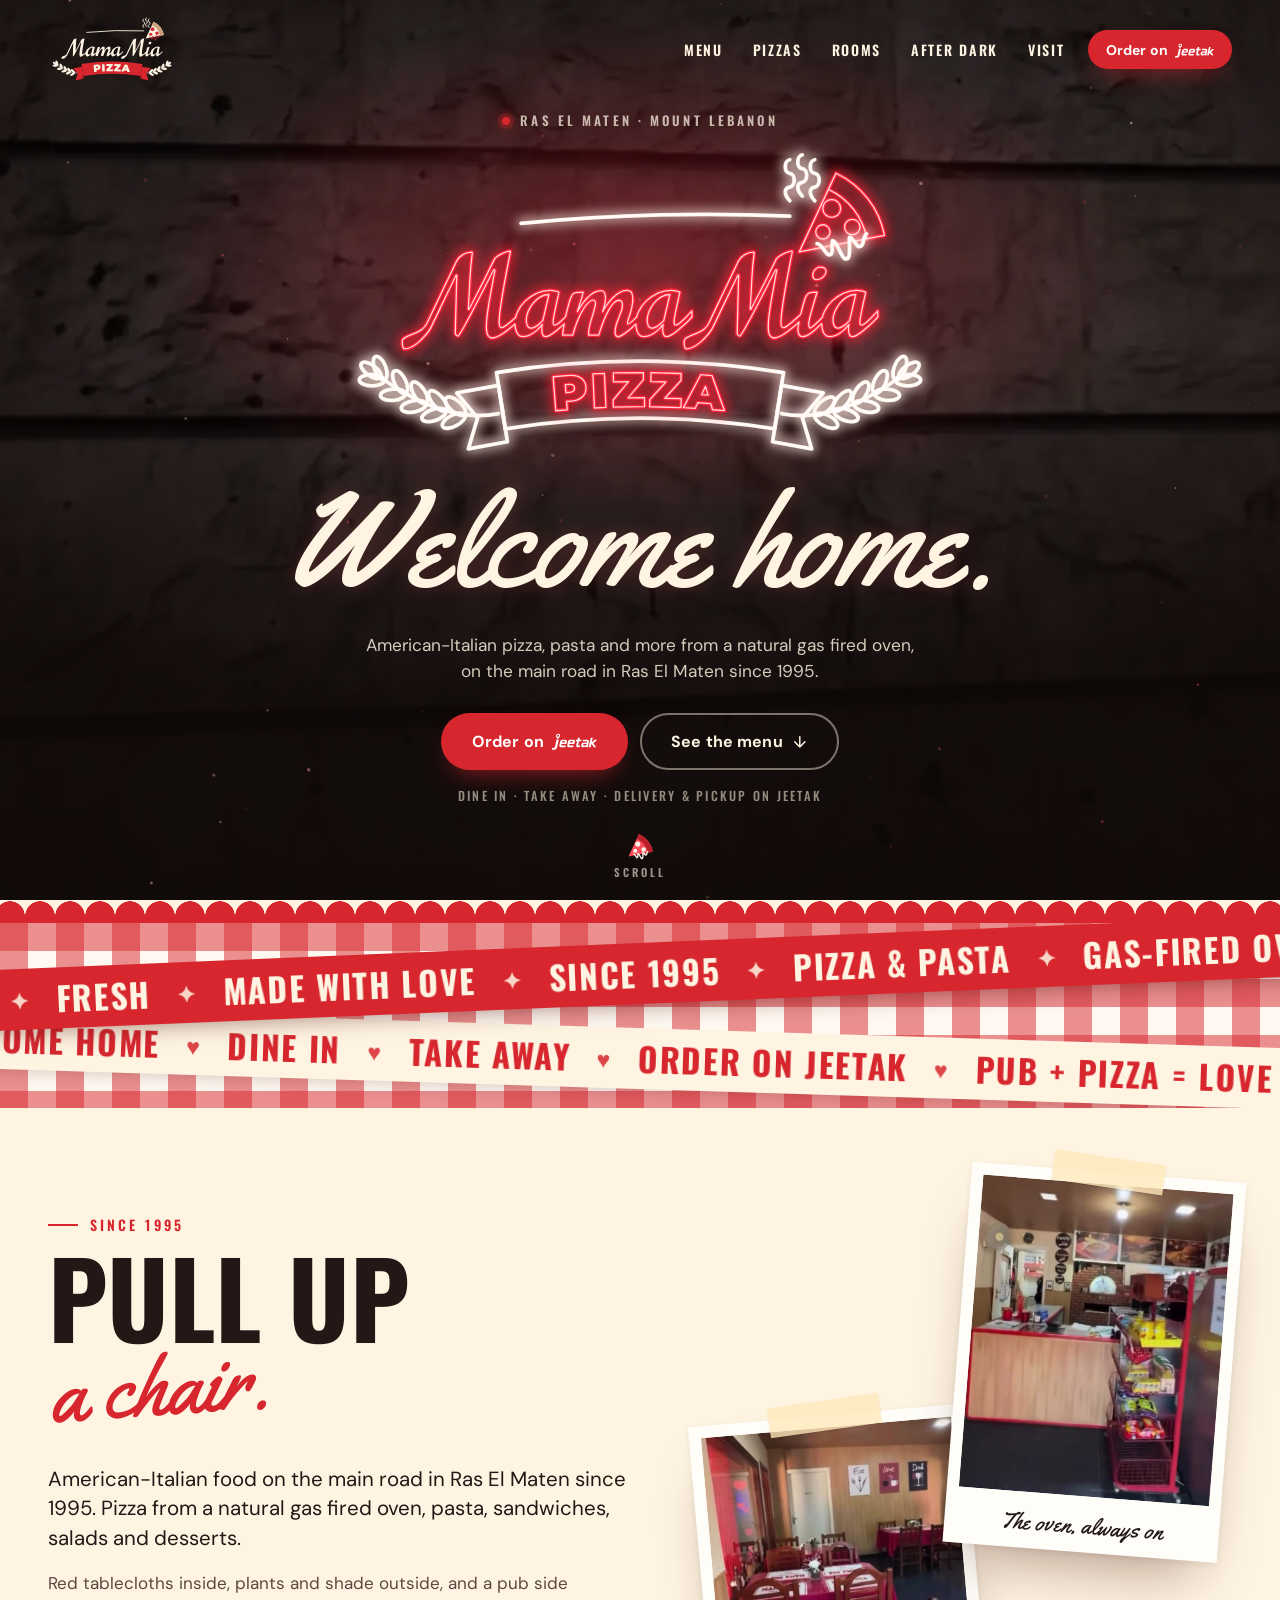
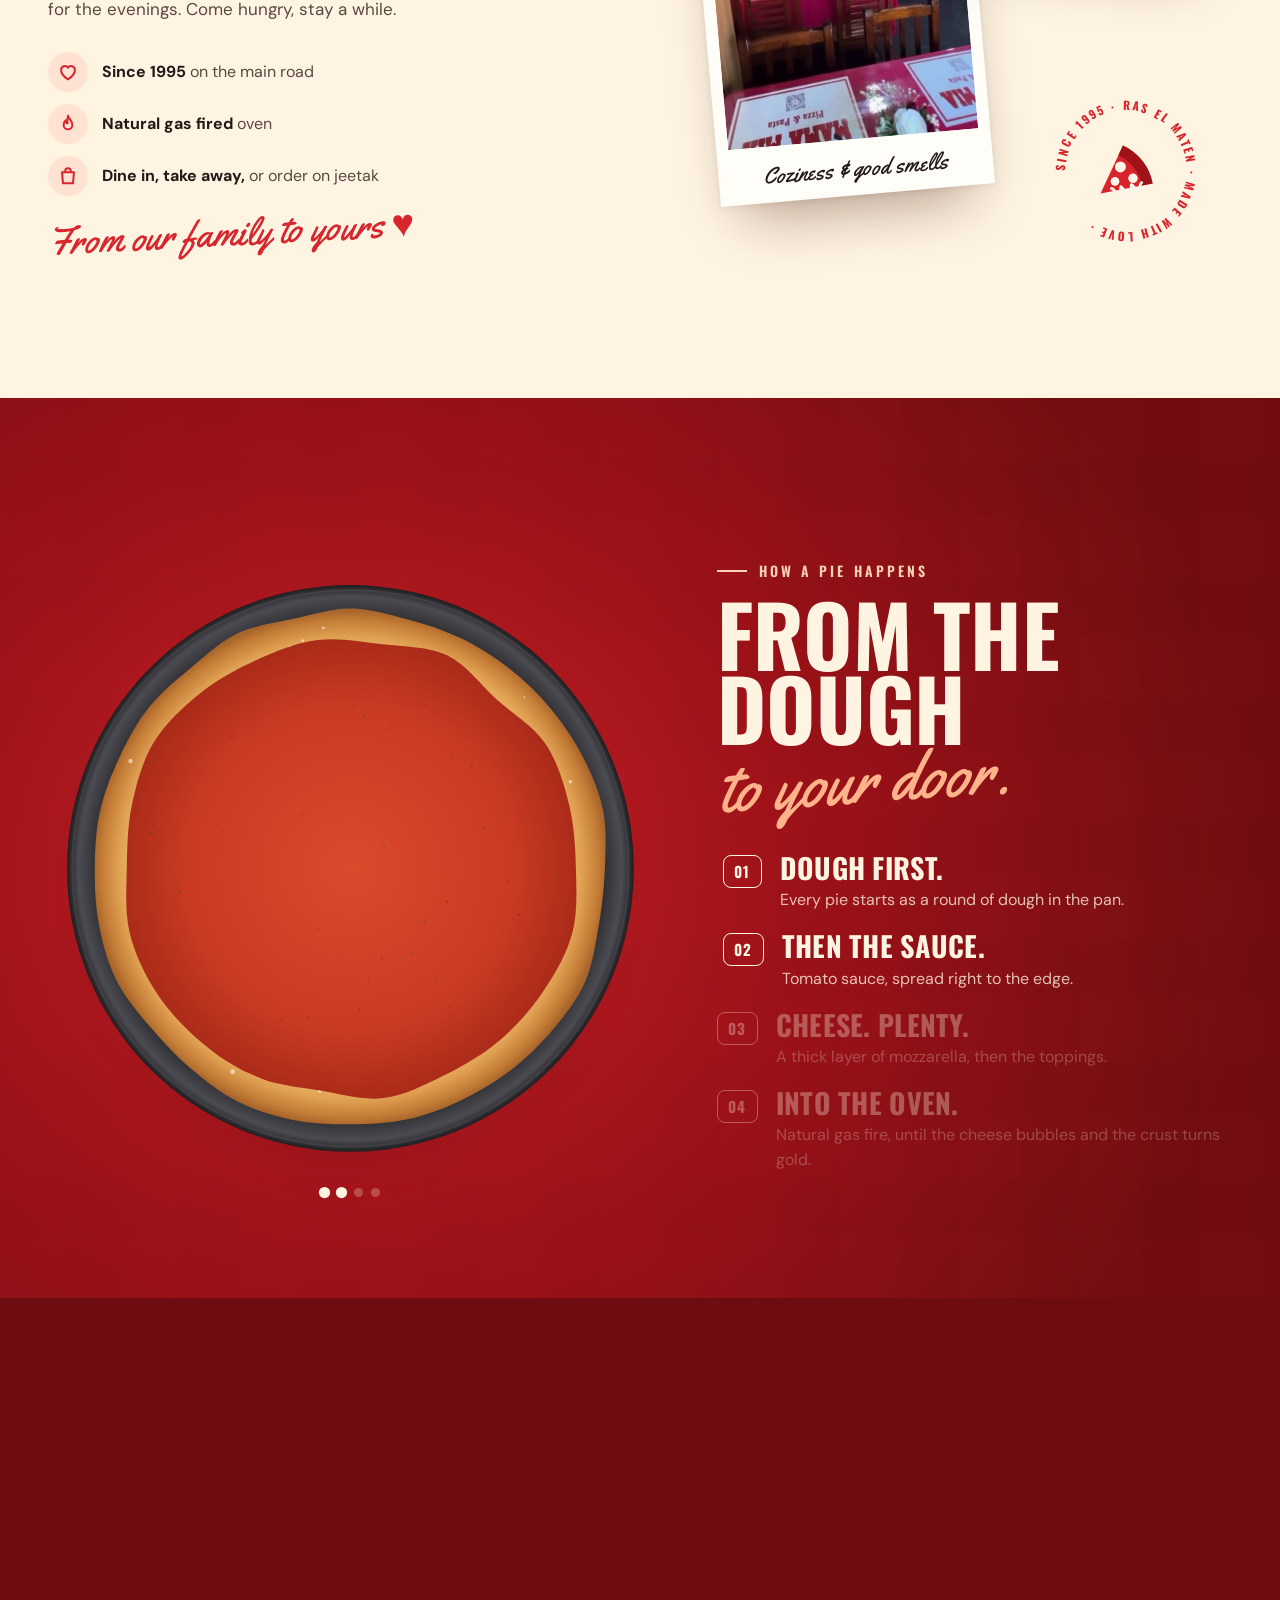
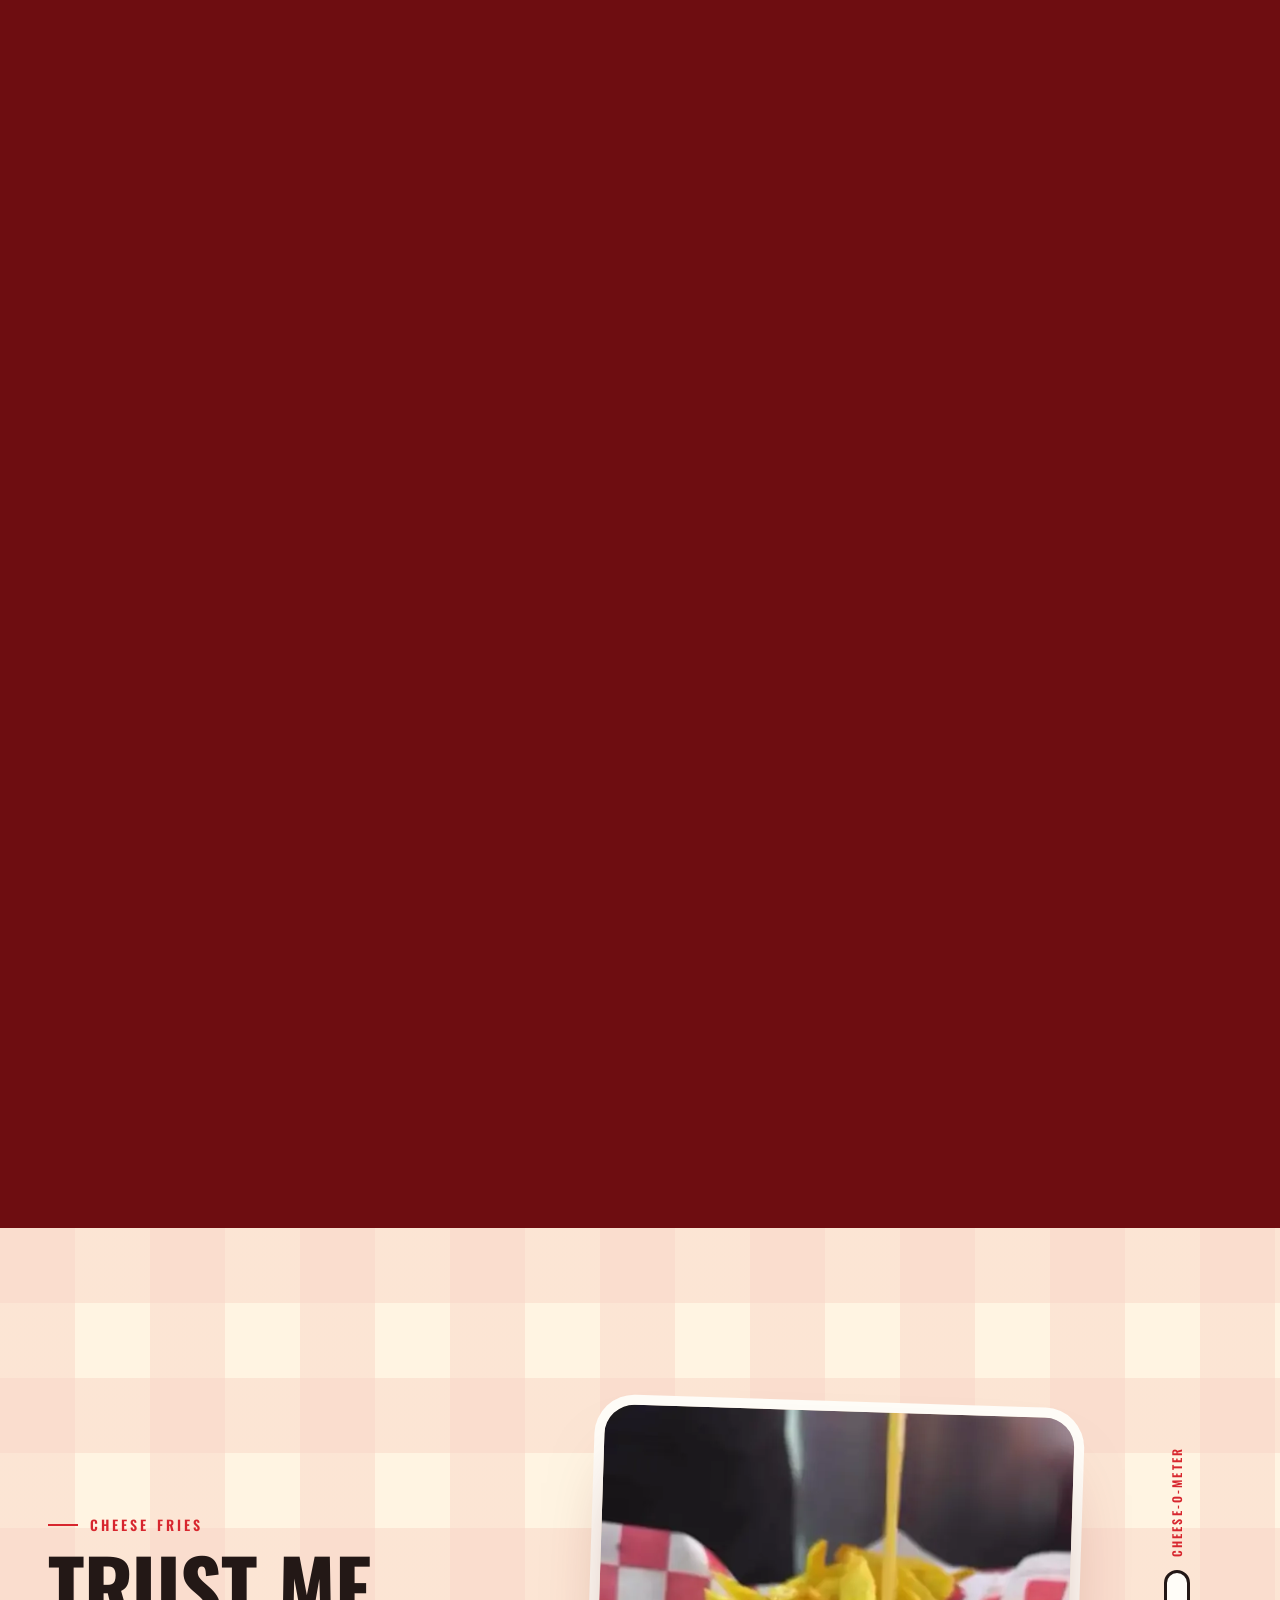
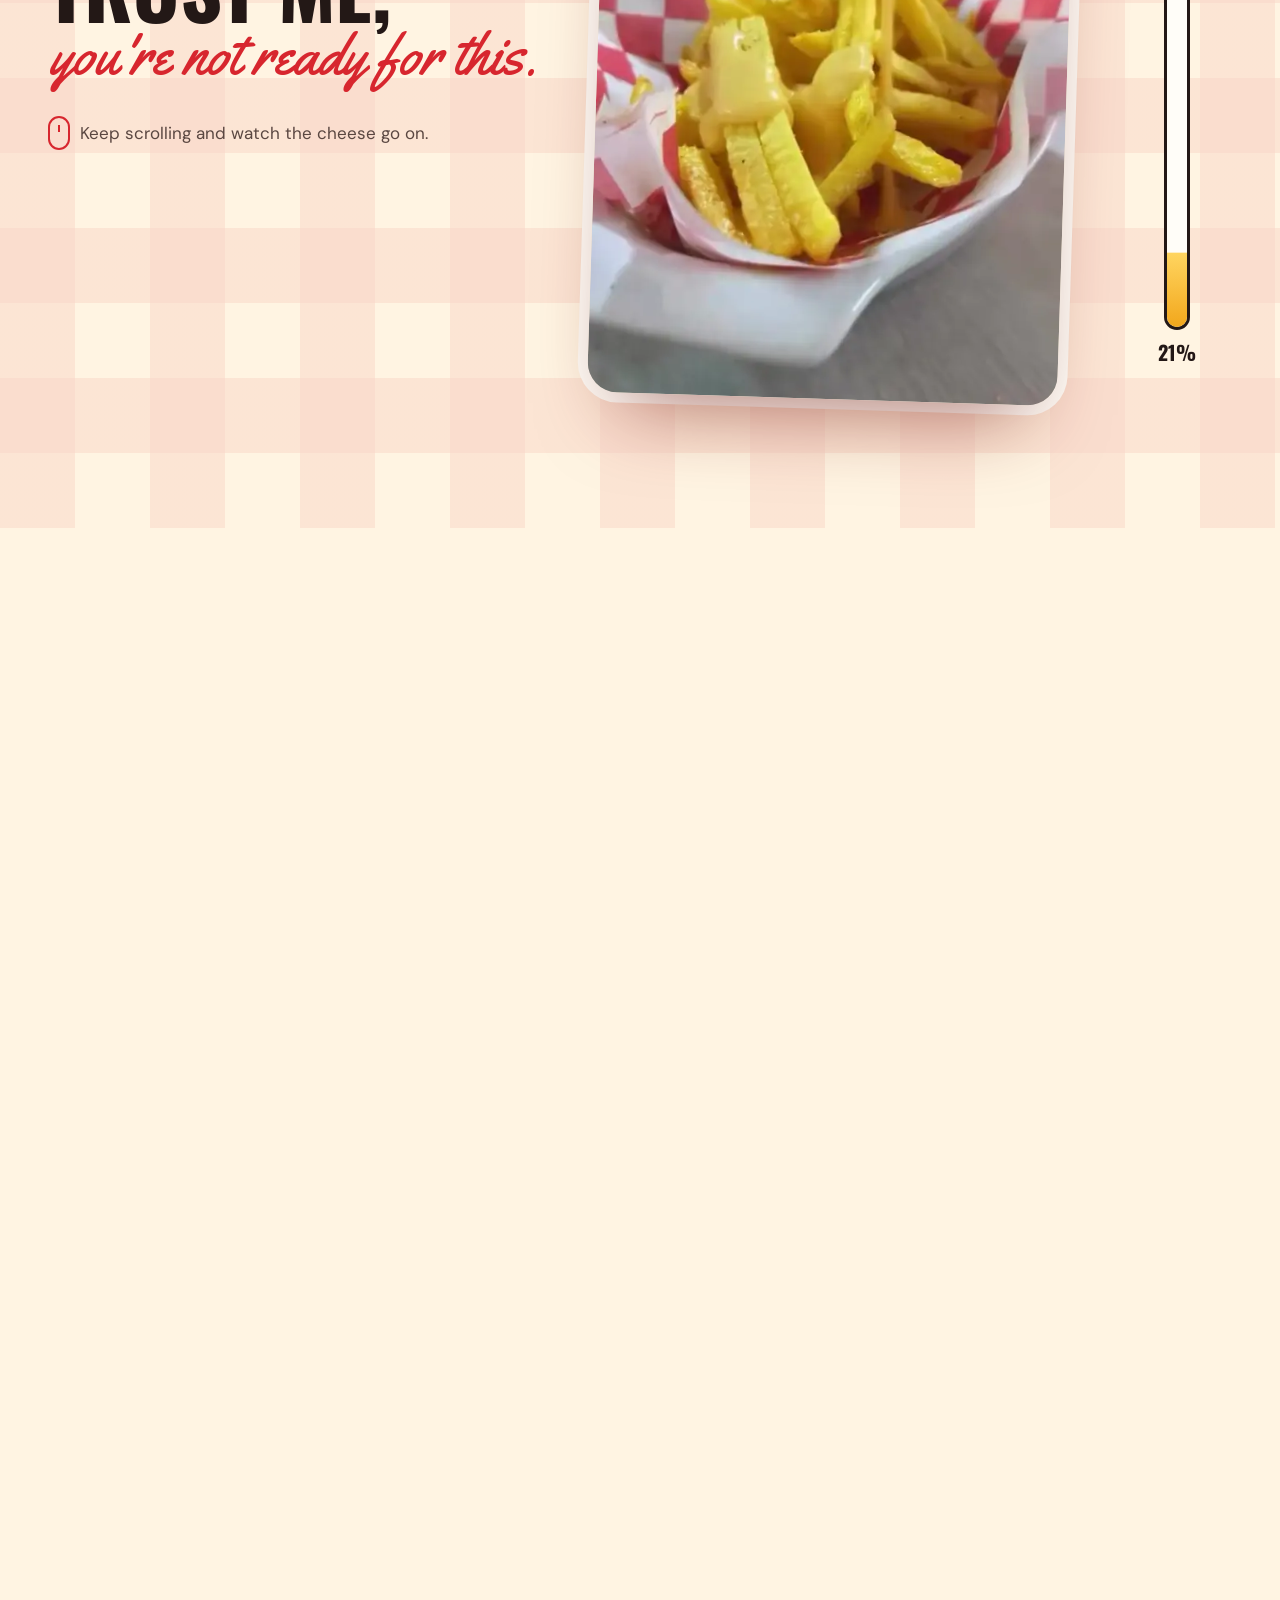
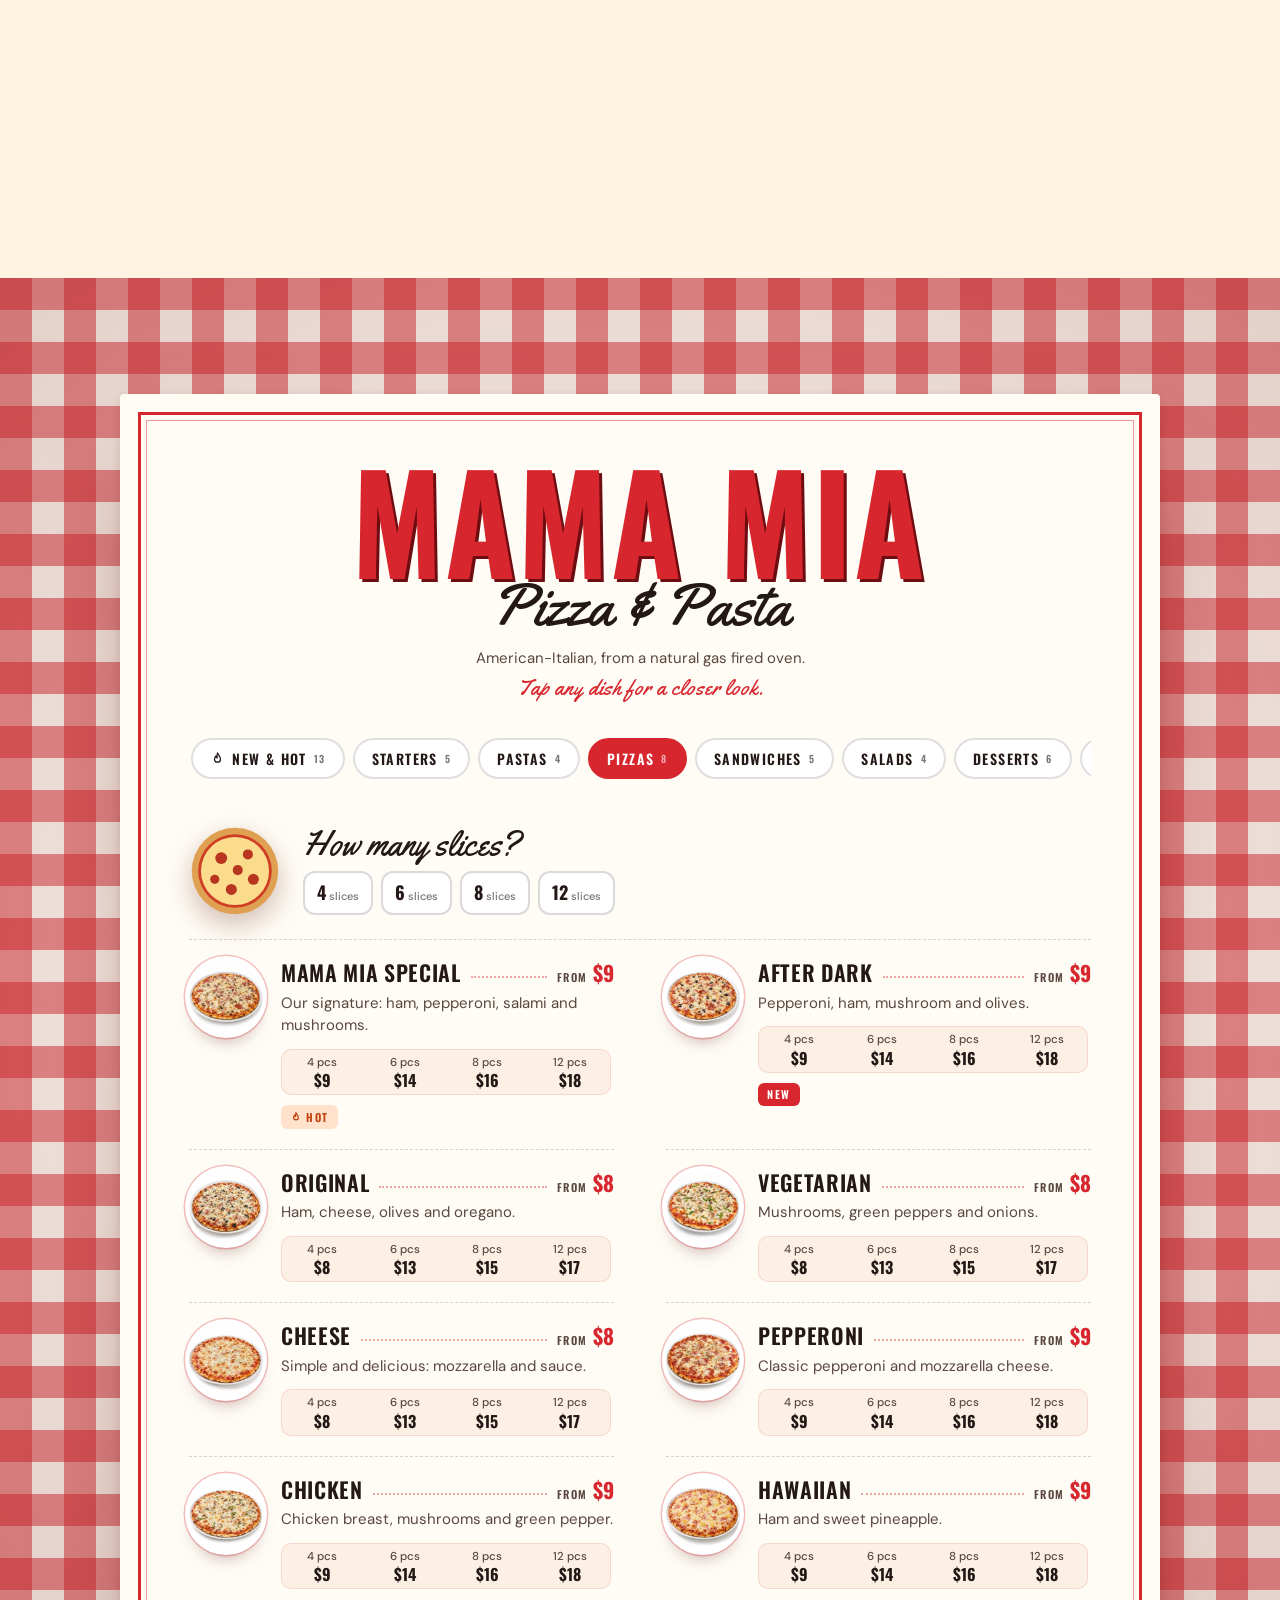
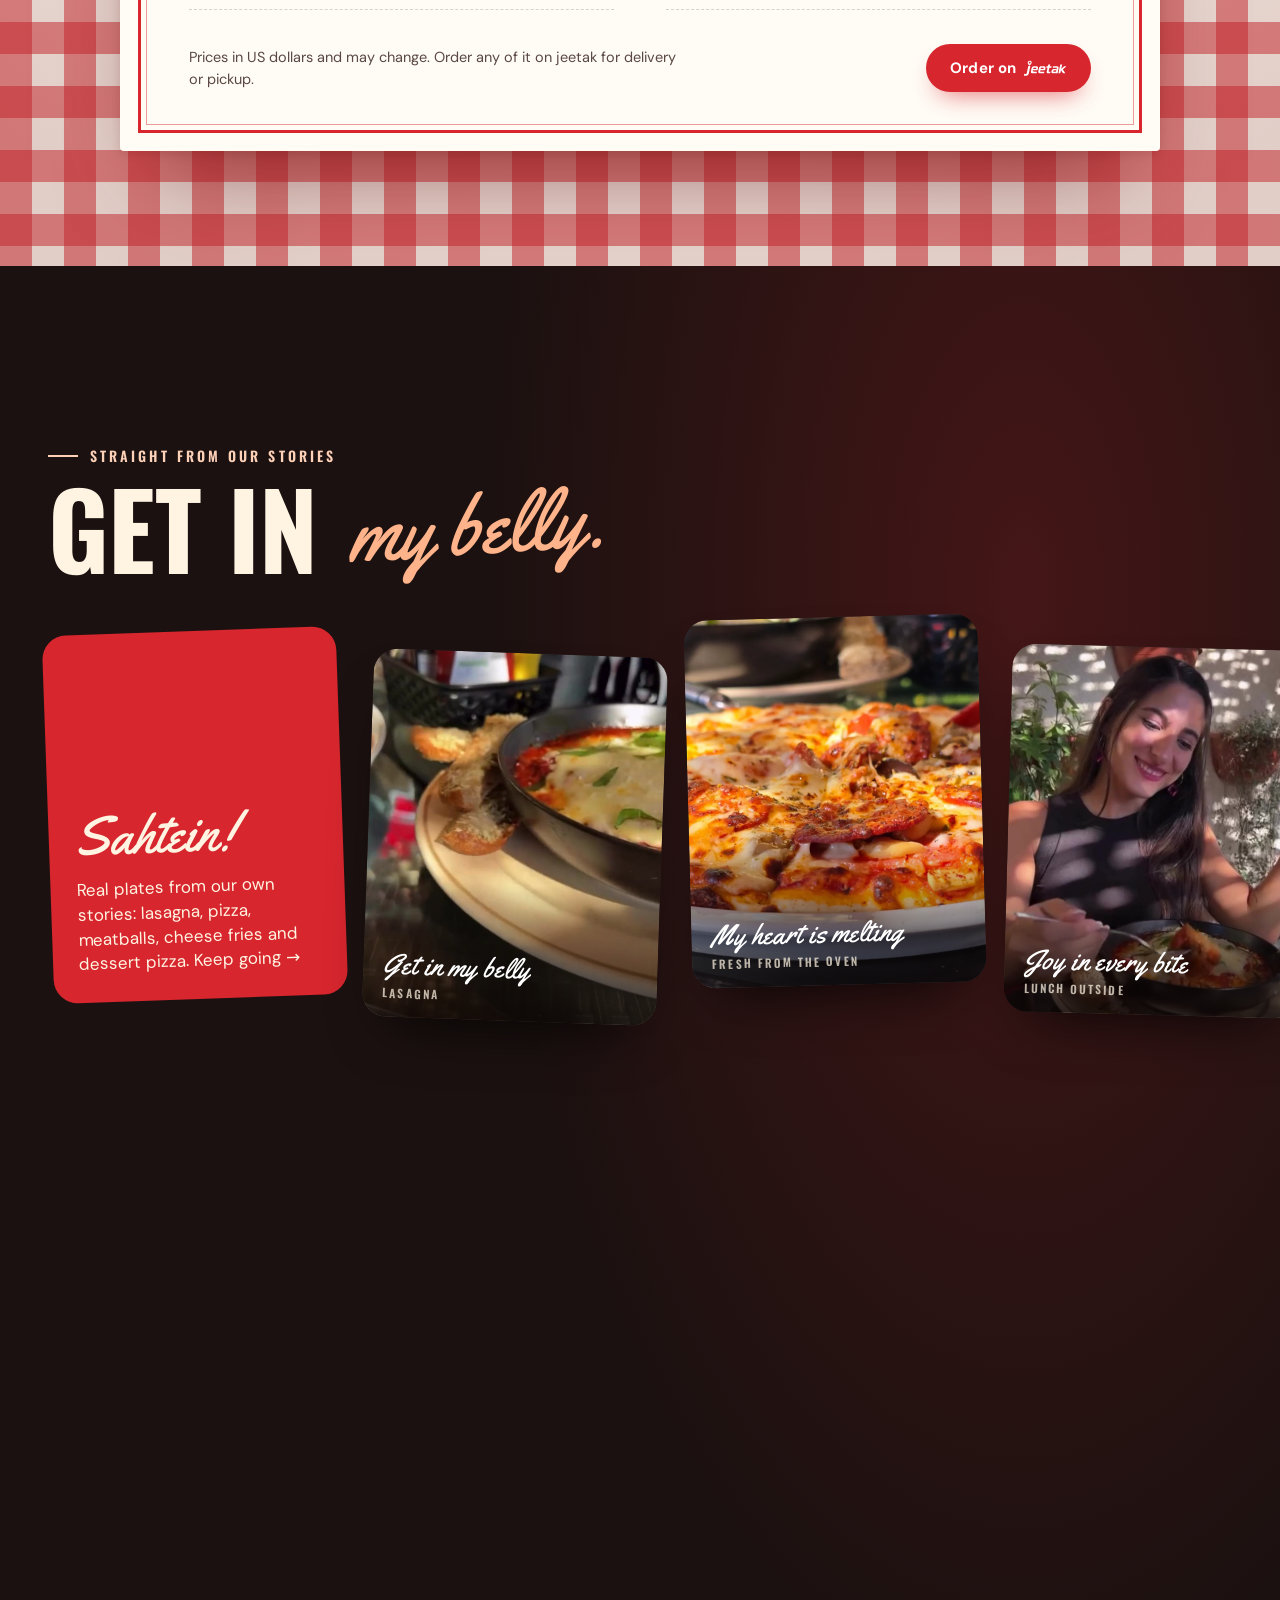
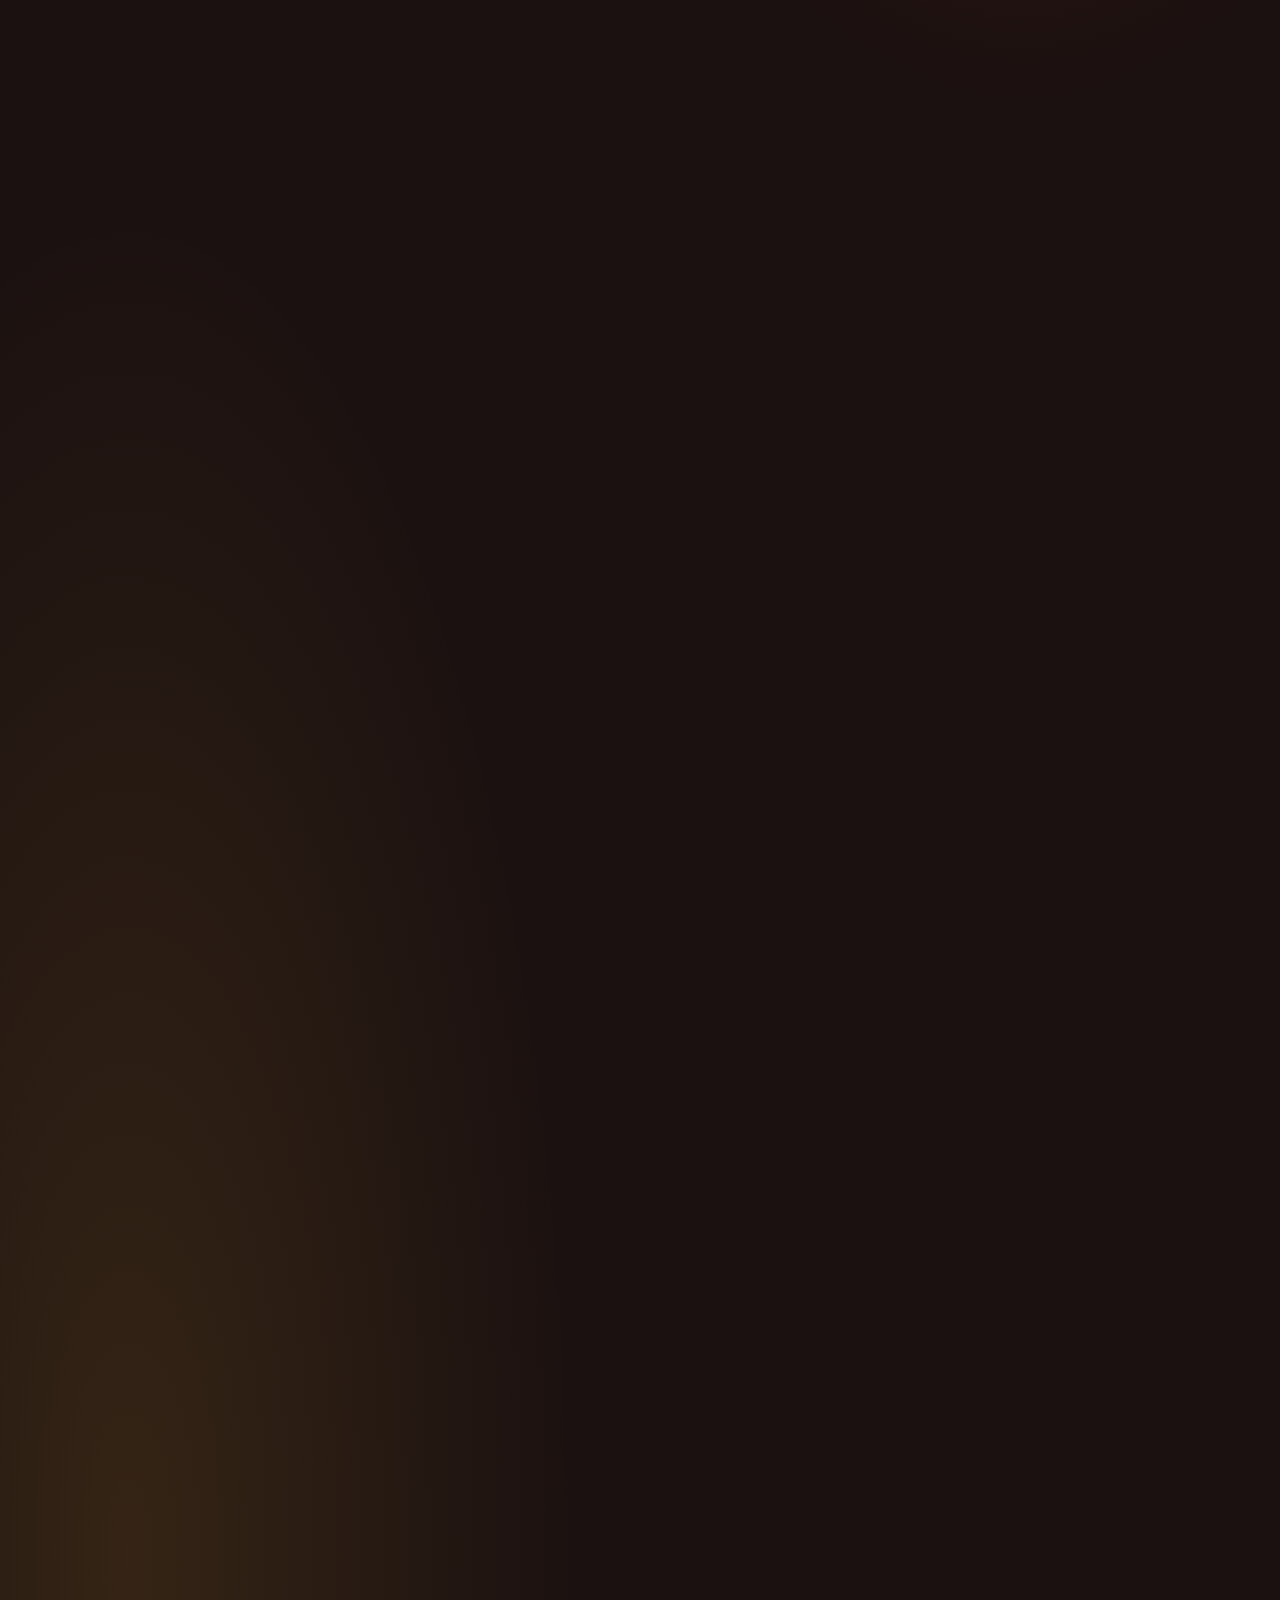
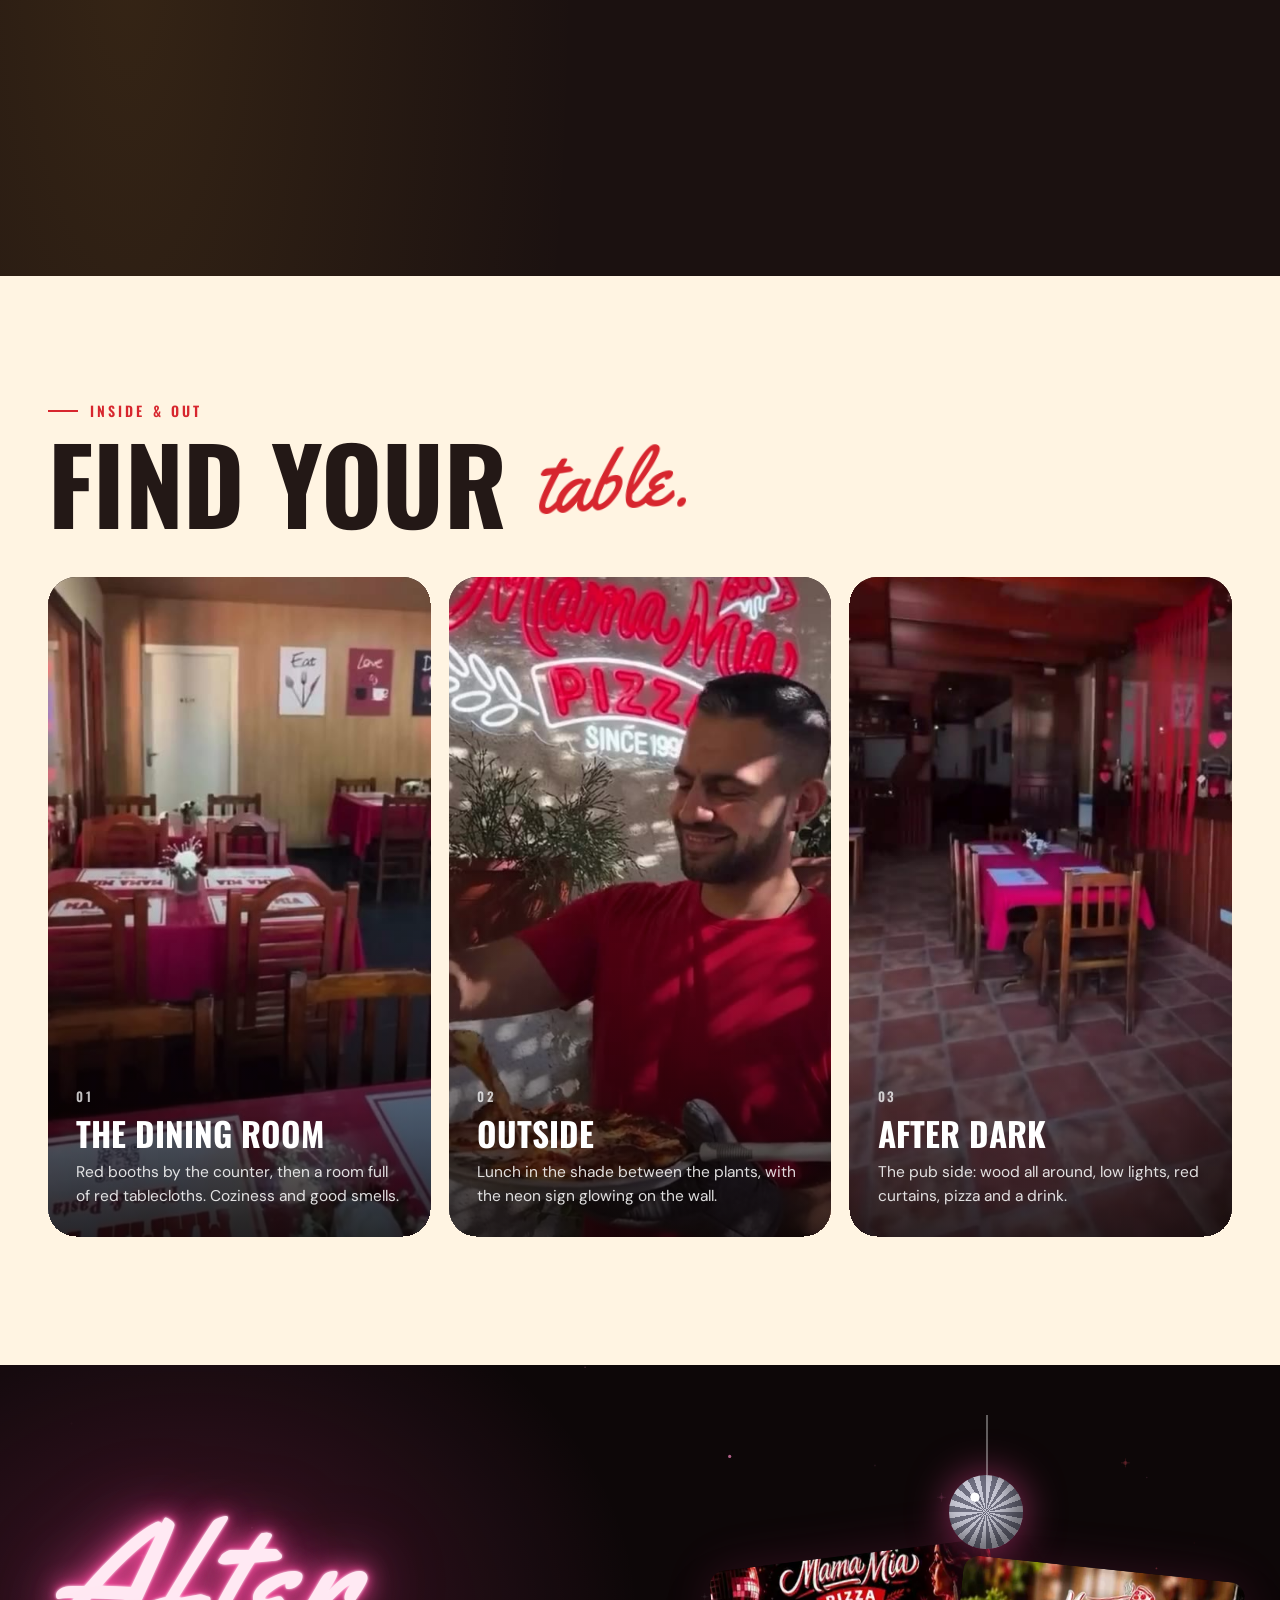
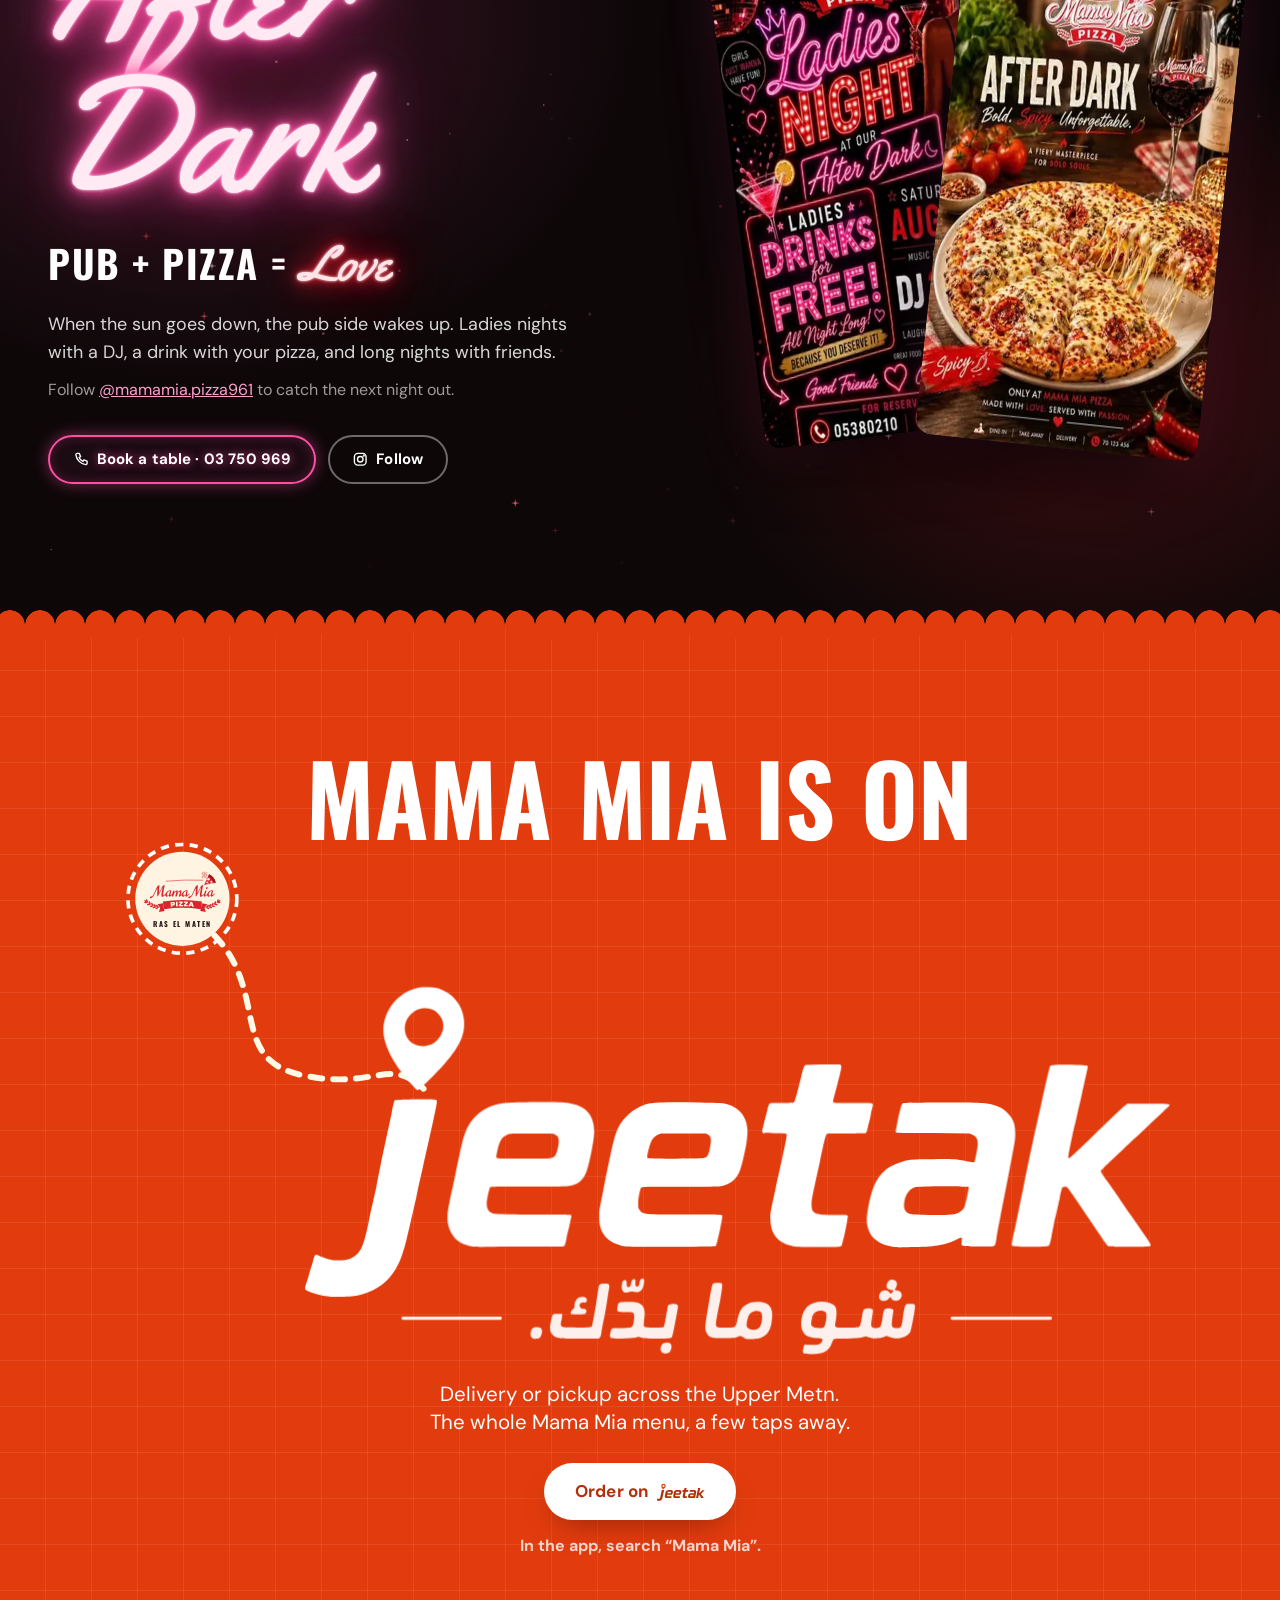
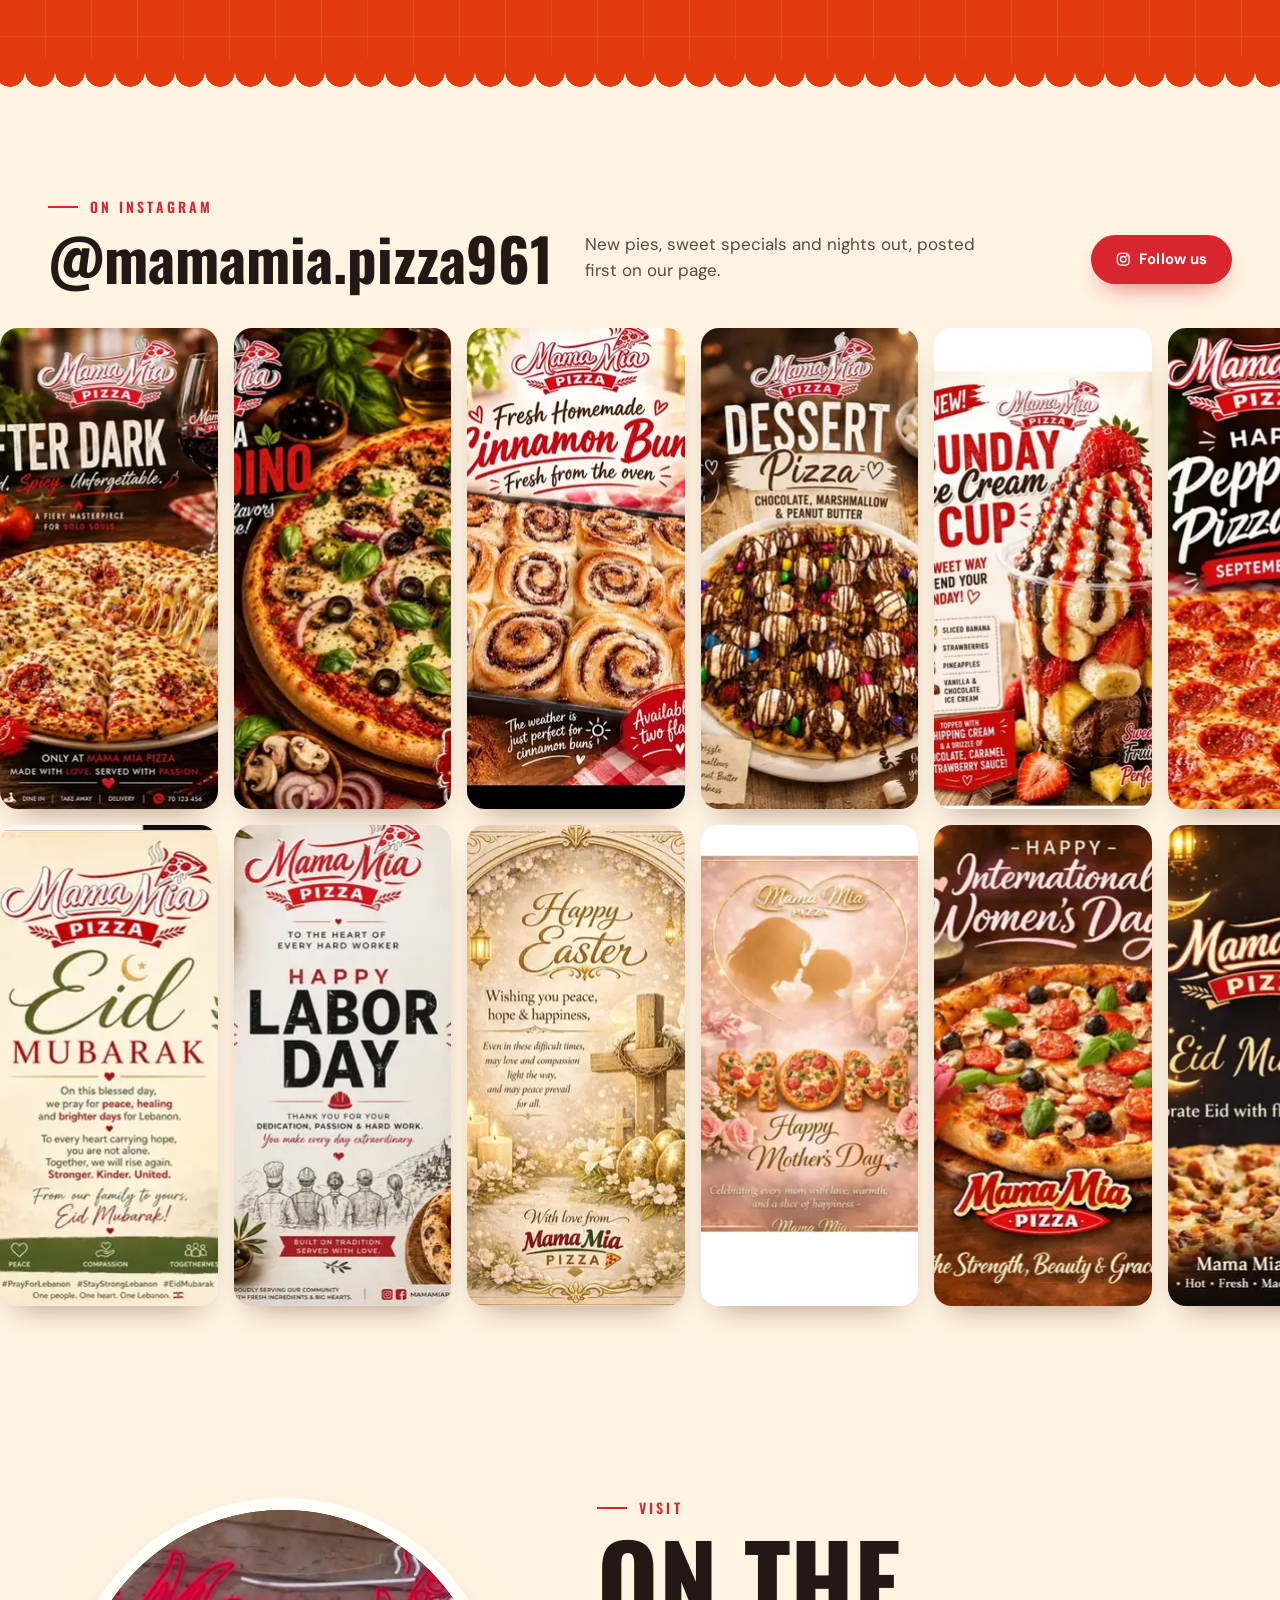
==== commit fb59f4de: "Add menu photos for every item and the drinks list 38 dish photos from the menu photo collection, ea" ====
--- a/index.html
+++ b/index.html
@@ -21,12 +21,12 @@
 <link rel="preload" href="assets/fonts/yellowtail-latin-400-normal.woff2" as="font" type="font/woff2" crossorigin>
 <link rel="preload" href="assets/fonts/oswald-latin-700-normal.woff2" as="font" type="font/woff2" crossorigin>
 <link rel="preload" href="assets/fonts/dm-sans-latin-400-normal.woff2" as="font" type="font/woff2" crossorigin>
-<link rel="stylesheet" href="assets/css/site.css?v=6d52a48057">
+<link rel="stylesheet" href="assets/css/site.css?v=deac928ad6">
 <script type="application/ld+json">{"@context": "https://schema.org", "@type": "Restaurant", "name": "Mama Mia Pizza", "url": "https://lightslategrey-cobra-938373.hostingersite.com/", "image": "https://lightslategrey-cobra-938373.hostingersite.com/assets/img/og.jpg", "telephone": "+961 3 750 969", "servesCuisine": ["Pizza", "American-Italian", "Pasta"], "foundingDate": "1995", "acceptsReservations": true, "hasMenu": "https://lightslategrey-cobra-938373.hostingersite.com/#menu", "address": {"@type": "PostalAddress", "streetAddress": "Main Road", "addressLocality": "Ras El Maten", "addressRegion": "Mount Lebanon", "addressCountry": "LB"}, "sameAs": ["https://www.instagram.com/mamamia.pizza961/"]}</script>
 <script>document.documentElement.classList.add('js');</script>
 </head>
 <body>
-<svg width="0" height="0" style="position:absolute" aria-hidden="true" focusable="false"><defs><symbol id="mm-logo" viewBox="-8 -18 1016 536"><g style="fill:var(--lg-accent,#d8232a)"><path d="M262 432Q172 450 62 370" style="fill:none;stroke:var(--lg-accent,#d8232a);stroke-width:5;stroke-linecap:round"/><ellipse cx="186.6" cy="444.0" rx="21" ry="9.5" transform="rotate(-207.2 186.6 444.0)"/><ellipse cx="189.5" cy="419.6" rx="21" ry="9.5" transform="rotate(-139.2 189.5 419.6)"/><ellipse cx="153.1" cy="434.5" rx="21" ry="9.5" transform="rotate(-198.5 153.1 434.5)"/><ellipse cx="159.7" cy="410.8" rx="21" ry="9.5" transform="rotate(-130.5 159.7 410.8)"/><ellipse cx="119.1" cy="419.9" rx="21" ry="9.5" transform="rotate(-190.9 119.1 419.9)"/><ellipse cx="128.7" cy="397.3" rx="21" ry="9.5" transform="rotate(-122.9 128.7 397.3)"/><ellipse cx="84.3" cy="400.4" rx="21" ry="9.5" transform="rotate(-184.5 84.3 400.4)"/><ellipse cx="96.4" cy="379.0" rx="21" ry="9.5" transform="rotate(-116.5 96.4 379.0)"/><ellipse cx="48.8" cy="375.9" rx="21" ry="9.5" transform="rotate(-179.1 48.8 375.9)"/><ellipse cx="62.8" cy="355.7" rx="21" ry="9.5" transform="rotate(-111.1 62.8 355.7)"/><ellipse cx="47.4" cy="359.4" rx="20" ry="9" transform="rotate(-144.0 47.4 359.4)"/><path d="M738 432Q828 450 938 370" style="fill:none;stroke:var(--lg-accent,#d8232a);stroke-width:5;stroke-linecap:round"/><ellipse cx="810.5" cy="419.6" rx="21" ry="9.5" transform="rotate(-40.8 810.5 419.6)"/><ellipse cx="813.4" cy="444.0" rx="21" ry="9.5" transform="rotate(27.2 813.4 444.0)"/><ellipse cx="840.3" cy="410.8" rx="21" ry="9.5" transform="rotate(-49.5 840.3 410.8)"/><ellipse cx="846.9" cy="434.5" rx="21" ry="9.5" transform="rotate(18.5 846.9 434.5)"/><ellipse cx="871.3" cy="397.3" rx="21" ry="9.5" transform="rotate(-57.1 871.3 397.3)"/><ellipse cx="880.9" cy="419.9" rx="21" ry="9.5" transform="rotate(10.9 880.9 419.9)"/><ellipse cx="903.6" cy="379.0" rx="21" ry="9.5" transform="rotate(-63.5 903.6 379.0)"/><ellipse cx="915.7" cy="400.4" rx="21" ry="9.5" transform="rotate(4.5 915.7 400.4)"/><ellipse cx="937.2" cy="355.7" rx="21" ry="9.5" transform="rotate(-68.9 937.2 355.7)"/><ellipse cx="951.2" cy="375.9" rx="21" ry="9.5" transform="rotate(-0.9 951.2 375.9)"/><ellipse cx="952.6" cy="359.4" rx="20" ry="9" transform="rotate(-36.0 952.6 359.4)"/></g><g style="fill:var(--lg-tail,var(--lg-banner,#d8232a))"><path d="M261.9 384.7L191.8 397.4L226.7 439.5L211.2 491.5L276.9 479.5Z"/><path d="M738.1 384.7L808.2 397.4L773.3 439.5L788.8 491.5L723.1 479.5Z"/></g><g style="fill:rgba(0,0,0,.3)"><path d="M273.4 457.8L276.9 479.5L256.2 482.9Z"/><path d="M726.6 457.8L723.1 479.5L743.8 482.9Z"/></g><path d="M258.5 363A1548 1548 0 0 1 741.5 363L726.6 457.8A1452 1452 0 0 0 273.4 457.8Z" style="fill:var(--lg-banner,#d8232a)"/><g style="fill:var(--lg-ink,#fff6ea)"><path d="M358.3 427.3 353.9 370.1 381.4 367.9Q389.4 367.3 395.5 369.4Q401.5 371.6 405.1 376.2Q408.7 380.8 409.2 387.4Q409.7 394.1 406.9 399.1Q404.1 404.2 398.4 407.3Q392.8 410.4 384.8 411.1L376.5 411.7L377.6 425.8ZM375.4 396.8 382.4 396.3Q386.4 396 388.2 394Q390 392.1 389.7 389Q389.5 385.9 387.4 384.2Q385.3 382.6 381.3 382.9L374.3 383.4L375.4 396.8Z"/><path d="M423.3 422.7 420.7 365.3 440.1 364.4 442.7 421.8Z"/><path d="M455 421.2 454.9 409.3 480.7 378.4 455.3 378.8 455.1 363.7 505.7 363.1 505.8 375 480 405.8 507.5 405.5 507.7 420.5Z"/><path d="M516.2 420.6 516.5 408.7 543.6 378.9 518.2 378.2 518.6 363.2 569.2 364.7 568.9 376.5 541.8 406.3 569.3 407.1 568.9 422.1Z"/><path d="M573 422.1 602.3 366.7 621.2 368.1 642.1 427.2 622.1 425.7 619 415.4 597.2 413.8 592.7 423.5ZM614.7 401.1 610.2 386.3 603.6 400.3 614.7 401.1Z"/></g><path d="M300 112Q526 90 752 100" style="fill:none;stroke:var(--lg-script,#d8232a);stroke-width:7;stroke-linecap:round"/><g style="fill:none;stroke:var(--lg-script,#d8232a);stroke-width:7;stroke-linecap:round"><path d="M752 74c-10 -11 -10 -21 0 -23s10 -22 0 -23s-10 -21 0 -23"/><path d="M773 66c-10 -11 -10 -21 0 -23s10 -22 0 -23s-10 -21 0 -23"/><path d="M794 74c-10 -11 -10 -21 0 -23s10 -22 0 -23s-10 -21 0 -23"/></g><path d="M768 160L829.7 27.7A146 146 0 0 1 911.3 132.1Z" style="fill:var(--lg-script,#d8232a)"/><path d="M829.7 27.7A146 146 0 0 1 911.3 132.1L881.9 137.9A116 116 0 0 0 817 54.9Z" style="fill:var(--lg-crust,#9e1218)"/><g style="fill:var(--lg-dots,var(--lg-ink,#fff6ea))"><circle cx="822.6" cy="86.9" r="15"/><circle cx="857.2" cy="118.2" r="13"/><circle cx="807.7" cy="126.4" r="12"/></g><path d="M798 146C805.2 144.6 814.4 169.3 819.4 164.3C825.9 167.1 822.4 141.3 823.8 141C831 139.6 841.5 178.3 847.5 171C855.8 175.5 851 135.7 852.5 135.4C858.2 134.3 865.3 155.4 870.2 150.3C876.7 153.1 875.4 131 881.1 129.9" style="fill:none;stroke:var(--lg-dots,var(--lg-ink,#fff6ea));stroke-width:7;stroke-linecap:round"/><g style="fill:var(--lg-script,#d8232a)"><path d="M104.2 323.2Q102.3 323.2 101.2 320.7Q100 318.1 100 311Q100 307.3 103.1 305.1Q106.3 302.9 111.2 301Q116.1 299.2 121.7 296.9Q127.4 294.5 132.5 290.8Q137.7 287.1 141.2 281Q146.3 270.1 152.8 256.4Q159.3 242.8 166.2 228.3Q173 213.8 179.6 200.2Q186.1 186.6 191.2 175.7Q194.8 168.9 201.9 164.7Q209 160.5 216.8 160.5L217.9 161.1Q214.8 184.7 213.7 208.7Q212.6 232.7 211.1 256.6H212.5Q216.8 247.9 220 241.8Q223.1 235.7 226 230Q229 224.4 232.7 217.2Q236.3 210 241.7 199.3Q247.1 188.5 255.1 172.2Q256.4 170.1 259.6 167.8Q262.9 165.5 267 163.5Q271.1 161.5 275 160.2Q278.9 158.9 281.3 158.8Q281.3 158.9 281.6 159Q281.9 159 282 159.2Q279.8 170.9 277.2 184.4Q274.6 197.8 272.1 211.5Q269.6 225.3 267.5 238.1Q265.5 250.9 264.2 261.4Q263 271.9 263 278.7Q263 287.4 267.2 287.4Q269.3 287.4 273.5 284.5Q277.7 281.7 282.8 277.3Q286.8 273.9 290.6 270.4Q291.8 265.3 294.2 260.2Q298.9 250.5 307.1 242.5Q315.4 234.5 326 229.7Q336.7 224.9 348.6 224.9Q352.6 224.9 356.2 225.8Q359.8 226.6 363.6 227.9Q363.4 228.9 362.4 233.6Q361.3 238.3 359.9 244.8Q358.4 251.4 357.1 258.1Q355.7 264.8 354.7 270.1Q353.8 275.4 353.8 277.7Q353.8 283.4 356.5 283.4Q358.9 283.4 363 280.1Q367.2 276.8 372.6 271.3Q373.7 270.1 374.9 268.9Q376.2 262.7 377.8 256.6Q379.8 248.4 381.9 241.8Q384 235.3 386 232.2Q387.8 229.2 391.9 228.5Q396 227.9 404.4 227.9Q402.8 236 399.8 244.4Q396.8 252.8 394.6 260.7Q397.6 255.4 401.8 249.2Q405.9 243.1 411.1 237.6Q416.2 232.1 422.2 228.6Q428.3 225.1 435.1 225.1Q437.7 225.1 439.2 227.2Q440.7 229.3 441.3 232.1Q441.9 234.8 441.9 237Q441.9 243 440.4 249Q438.9 255.1 437.2 260.7Q440.1 254.9 444.5 248.7Q448.9 242.5 454.4 237.1Q459.8 231.7 465.9 228.3Q471.9 224.9 477.9 224.9Q483.8 224.9 485.8 228.8Q487.9 232.8 487.9 238.7Q487.9 244.7 486.7 251Q485.5 257.3 483.8 262.8Q482.2 268.3 480.8 272Q479.5 275.8 479.3 276.8Q479.2 277.6 479.1 278.2Q478.9 278.9 478.9 279.3Q478.9 281.3 480 281.3Q482.3 281.3 488.4 275.3Q491.1 272.7 494.3 269.6Q495.4 264.9 497.7 260.2Q502.4 250.5 510.6 242.5Q518.8 234.5 529.5 229.7Q540.2 224.9 552.1 224.9Q556.1 224.9 559.7 225.8Q563.2 226.6 567.1 227.9Q566.9 228.9 565.8 233.6Q564.8 238.3 563.3 244.8Q561.9 251.4 560.5 258.1Q559.1 264.8 558.2 270.1Q557.3 275.4 557.3 277.7Q557.3 283.4 559.9 283.4Q562.4 283.4 566.5 280.1Q570.7 276.8 576 271.3Q581.4 265.9 587.3 259.3V269.6Q585.1 272.2 581.1 276.3Q577 280.3 571.9 284.9Q566.8 289.5 561.7 293.5Q556.5 297.5 552.1 300Q547.7 302.6 545 302.6Q541 302.6 539.6 299Q538.2 295.4 538.2 290.9Q538.2 288.6 538.4 286.3Q538.7 284 538.9 282.2Q535.3 286.9 530.2 291.7Q525.1 296.4 519.1 299.5Q513.1 302.6 506.7 302.6Q501.1 302.6 498.1 298.8Q495.1 295.1 494.1 289.8Q493.2 285.4 493 281.5Q487.2 287.1 481.4 291.9Q475.5 296.7 470.6 299.7Q465.8 302.8 463.4 302.8Q458.1 302.8 458.1 294.9Q458.1 288.7 460 282.7Q461.9 276.6 464.3 270.7Q466.8 264.9 468.7 259.1Q470.5 253.4 470.5 248Q470.5 245.6 468.9 243.5Q467.2 241.4 464.6 241.4Q460 241.4 455.5 246.2Q451.1 251 447 258.4Q443 265.9 439.7 274Q436.3 282.2 434 289.2Q431.7 296.2 430.6 300H413.4Q413.4 291.1 415.7 282.4Q417.9 273.8 420.7 265.3Q423.4 256.7 425 248.3Q425.1 247.8 425.1 247.3V246.4Q425.1 243.8 423.8 242.4Q422.5 241.1 420.9 241.1Q420.1 241.1 419.1 241.4Q414 243.8 409.6 249.3Q405.2 254.8 401.4 262Q397.6 269.2 394.6 276.6Q391.7 284 389.7 290.3Q387.8 296.5 386.9 300H369.8Q370.1 296 371.2 288.9Q371.8 285.2 372.5 281.2Q370.6 283 368.5 284.9Q363.4 289.5 358.2 293.5Q353.1 297.5 348.7 300Q344.2 302.6 341.5 302.6Q337.5 302.6 336.1 299Q334.8 295.4 334.8 290.9Q334.8 288.6 335 286.3Q335.2 284 335.5 282.2Q331.8 286.9 326.7 291.7Q321.6 296.4 315.6 299.5Q309.6 302.6 303.3 302.6Q297.7 302.6 294.7 298.8Q291.7 295.1 290.6 289.8Q289.7 285.4 289.5 281.4Q285.6 285 281.7 288.2Q272.4 295.9 264.6 300.4Q256.9 304.9 251.6 304.9Q246.8 304.9 244.2 300.6Q241.5 296.2 241.5 286.2Q241.5 278.3 242.7 268.1Q243.9 258 245.7 247.2Q247.5 236.4 249.4 226.2Q251.3 216.1 252.7 208.3Q253 205.5 253.8 201.9Q254.5 198.4 255.1 195.4Q255.8 192.4 255.8 191.5Q255.8 190 254.9 190Q253.7 190 253.3 191Q251.4 194.7 247.6 202.3Q243.7 209.9 238.6 219.9Q233.5 229.9 227.8 240.9Q222.1 251.9 216.6 262.5Q211 273 206.2 281.7Q201.5 290.3 198.2 295.7Q194.9 301.1 194 301.6Q191.2 300.8 190.2 299.2Q189.2 297.5 189.2 296.3L191.7 199.2H190.5L147.6 288.3Q145 293.1 140 299.1Q135.1 305.1 129 310.6Q122.8 316.1 116.4 319.7Q109.9 323.2 104.2 323.2ZM317.3 288.3Q320.1 288.3 323.6 286.2Q327.2 284.2 330.6 281.2Q334.1 278.3 336.5 275.7L346.8 231.7Q339.3 231.7 332.4 235.7Q325.5 239.7 320.2 246.2Q314.8 252.7 311.7 260.3Q308.6 267.8 308.6 274.9Q308.6 280.1 310.5 284.2Q312.4 288.3 317.3 288.3ZM520.8 288.3Q523.6 288.3 527.1 286.2Q530.6 284.2 534.1 281.2Q537.6 278.3 540 275.7L550.3 231.7Q542.8 231.7 535.9 235.7Q529 239.7 523.6 246.2Q518.3 252.7 515.2 260.3Q512 267.8 512 274.9Q512 280.1 513.9 284.2Q515.9 288.3 520.8 288.3Z"/><path d="M578.4 323.2Q576.6 323.2 575.4 320.7Q574.2 318.1 574.2 311Q574.2 307.3 577.4 305.1Q580.5 302.9 585.4 301Q590.3 299.2 596 296.9Q601.6 294.5 606.8 290.8Q612 287.1 615.5 281Q620.5 270.1 627 256.4Q633.5 242.8 640.4 228.3Q647.3 213.8 653.8 200.2Q660.3 186.6 665.4 175.7Q669.1 168.9 676.2 164.7Q683.2 160.5 691.1 160.5L692.2 161.1Q689 184.7 688 208.7Q686.9 232.7 685.4 256.6H686.7Q691.1 247.9 694.2 241.8Q697.3 235.7 700.3 230Q703.2 224.4 706.9 217.2Q710.6 210 715.9 199.3Q721.3 188.5 729.3 172.2Q730.6 170.1 733.9 167.8Q737.1 165.5 741.2 163.5Q745.3 161.5 749.2 160.2Q753.1 158.9 755.5 158.8Q755.5 158.9 755.8 159Q756.2 159 756.3 159.2Q754 170.9 751.4 184.4Q748.8 197.8 746.3 211.5Q743.8 225.3 741.8 238.1Q739.7 250.9 738.5 261.4Q737.2 271.9 737.2 278.7Q737.2 287.4 741.4 287.4Q743.6 287.4 747.8 284.5Q752 281.7 757 277.3Q762.1 273 766.8 268.5Q768.8 266.7 770.4 265.2Q771.5 260.7 772.7 256.2Q774.4 249.5 775.9 244.4Q777.3 239.2 778.2 237.2Q780 232.4 782.8 230.5Q785.5 228.6 789.2 228.2Q793 227.9 797.9 227.9Q797 230.9 795.3 236.4Q793.6 242 791.7 248.7Q789.7 255.5 787.9 262.1Q786.1 268.8 784.9 274.2Q783.8 279.5 783.8 282.2Q783.8 283.5 784.4 285.8Q784.9 288.1 786.9 288.1Q788 288.1 791.8 284.8Q795.6 281.5 800.4 276.8Q803.7 273.6 806.7 270.5Q807.9 265.3 810.4 260.2Q815.1 250.5 823.3 242.5Q831.5 234.5 842.2 229.7Q852.9 224.9 864.8 224.9Q868.8 224.9 872.4 225.8Q876 226.6 879.8 227.9Q879.6 228.9 878.5 233.6Q877.5 238.3 876 244.8Q874.6 251.4 873.2 258.1Q871.8 264.8 870.9 270.1Q870 275.4 870 277.7Q870 283.4 872.6 283.4Q875.1 283.4 879.2 280.1Q883.4 276.8 888.7 271.3Q894.1 265.9 900 259.3V269.6Q897.9 272.2 893.8 276.3Q889.7 280.3 884.6 284.9Q879.5 289.5 874.4 293.5Q869.2 297.5 864.8 300Q860.4 302.6 857.7 302.6Q853.7 302.6 852.3 299Q850.9 295.4 850.9 290.9Q850.9 288.6 851.1 286.3Q851.4 284 851.6 282.2Q848 286.9 842.9 291.7Q837.8 296.4 831.8 299.5Q825.8 302.6 819.5 302.6Q813.8 302.6 810.8 298.8Q807.8 295.1 806.8 289.8Q805.8 285 805.7 280.7Q797.3 288.7 791.3 293.9Q781.8 302.1 773.6 302.6Q769.3 302.6 767.5 298.8Q765.7 295 765.7 290.9Q765.7 288 766.8 282.3Q767.1 280.2 767.6 278Q761.7 283.4 755.9 288.2Q746.6 295.9 738.9 300.4Q731.1 304.9 725.9 304.9Q721 304.9 718.4 300.6Q715.8 296.2 715.8 286.2Q715.8 278.3 717 268.1Q718.2 258 720 247.2Q721.7 236.4 723.7 226.2Q725.6 216.1 726.9 208.3Q727.3 205.5 728 201.9Q728.7 198.4 729.4 195.4Q730.1 192.4 730.1 191.5Q730.1 190 729.2 190Q727.9 190 727.6 191Q725.7 194.7 721.8 202.3Q718 209.9 712.9 219.9Q707.7 229.9 702 240.9Q696.4 251.9 690.8 262.5Q685.3 273 680.5 281.7Q675.7 290.3 672.4 295.7Q669.2 301.1 668.2 301.6Q665.4 300.8 664.4 299.2Q663.5 297.5 663.5 296.3L666 199.2H664.7L621.9 288.3Q619.2 293.1 614.3 299.1Q609.4 305.1 603.2 310.6Q597 316.1 590.6 319.7Q584.2 323.2 578.4 323.2ZM833.5 288.3Q836.3 288.3 839.8 286.2Q843.3 284.2 846.8 281.2Q850.3 278.3 852.7 275.7L863 231.7Q855.5 231.7 848.6 235.7Q841.7 239.7 836.4 246.2Q831 252.7 827.9 260.3Q824.7 267.8 824.7 274.9Q824.7 280.1 826.7 284.2Q828.6 288.3 833.5 288.3ZM797.6 206.7Q793.9 206.7 792.3 204.6Q790.7 202.5 790.7 199.7Q790.7 196.7 792.2 193.4Q793.8 190.1 796.6 187.9Q799.4 185.6 803.1 185.6Q808.4 185.6 810.7 187.7Q813 189.8 813 192.5Q813 195.6 810.9 198.9Q808.7 202.2 805.2 204.4Q801.8 206.7 797.6 206.7Z"/></g></symbol><symbol id="mm-slice" viewBox="750 10 176 176"><path d="M768 160L829.7 27.7A146 146 0 0 1 911.3 132.1Z" style="fill:var(--sl-body,#d8232a)"/><path d="M829.7 27.7A146 146 0 0 1 911.3 132.1L881.9 137.9A116 116 0 0 0 817 54.9Z" style="fill:var(--sl-crust,#9e1218)"/><g style="fill:var(--sl-dots,#fff6ea)"><circle cx="822.6" cy="86.9" r="15"/><circle cx="857.2" cy="118.2" r="13"/><circle cx="807.7" cy="126.4" r="12"/></g><path d="M798 146C805.2 144.6 814.4 169.3 819.4 164.3C825.9 167.1 822.4 141.3 823.8 141C831 139.6 841.5 178.3 847.5 171C855.8 175.5 851 135.7 852.5 135.4C858.2 134.3 865.3 155.4 870.2 150.3C876.7 153.1 875.4 131 881.1 129.9" style="fill:none;stroke:var(--sl-dots,#fff6ea);stroke-width:8;stroke-linecap:round"/></symbol><symbol id="i-jk" viewBox="12 12 1900 690"><g fill-rule="evenodd"><path style="fill:var(--jk-pin,currentColor)" d="M256 236C219 198 194 155 190 123C184 75 218 29 266 19C279 17 300 18 310 21C341 32 361 56 365 87C370 125 352 157 299 211C277 233 267 243 264 243C263 243 259 240 256 236ZM288 145C301 141 311 132 316 120C319 114 320 113 320 103C320 94 319 93 316 86C307 69 291 61 271 65C240 72 225 109 245 134C254 145 273 150 288 145Z"/><path d="M62 693C44 690 28 685 20 680C17 677 17 676 25 652C28 640 33 625 35 618C40 601 39 601 51 606C69 613 77 615 93 615C110 615 121 611 132 601C143 589 147 577 156 536C159 522 162 505 164 498C166 491 170 471 174 454C177 436 182 413 184 402C193 360 203 313 207 294C212 268 213 266 215 265C218 263 299 262 304 264C306 265 306 265 306 271C305 279 298 313 274 418C271 431 265 457 261 478C239 574 237 584 231 600C215 651 182 681 132 692C118 695 77 696 62 693Z"/><path d="M385 585C377 584 362 579 356 575C344 568 334 553 331 538C328 526 329 506 334 487C334 483 340 458 346 430C361 359 363 350 367 339C380 302 409 278 448 272C459 269 561 268 583 270C628 273 650 294 650 334C650 348 641 398 634 418C630 432 620 444 608 449C597 454 591 454 505 454C461 454 424 454 423 455C422 456 421 459 417 475C413 495 415 504 423 510C430 514 429 514 515 515C573 515 598 515 599 516C601 518 600 519 597 533C596 540 592 554 590 563C588 575 586 582 585 583C583 585 580 585 538 585C514 585 470 585 442 585C411 586 389 586 385 585ZM554 392C564 390 567 386 571 367C574 350 573 344 564 340C560 338 559 338 513 338C467 338 466 338 461 340C447 345 442 354 436 387C435 390 436 392 440 392C446 393 548 393 554 392Z"/><path d="M718 585C700 582 683 574 674 563C664 550 661 540 661 520C661 506 661 505 670 460C691 356 694 345 701 328C713 303 734 284 760 275C777 270 793 269 874 270C926 271 930 271 937 273C975 283 991 312 983 356C980 376 972 409 969 417C962 437 947 450 926 453C922 454 886 454 837 454C759 454 754 454 753 456C750 459 746 479 746 491C746 501 747 502 749 505C756 515 760 515 852 515C893 515 927 515 928 516C931 517 930 522 925 547C918 578 917 583 915 584C912 585 729 586 718 585ZM894 390C898 388 901 381 903 368C907 350 905 344 898 340L894 338L844 338L796 338L790 340C778 346 774 352 769 372C765 387 765 391 768 392C769 392 797 393 830 393C889 393 891 392 894 390Z"/><path d="M1092 585C1054 580 1035 560 1035 524C1035 512 1035 509 1046 460C1071 348 1072 341 1070 339C1069 338 1065 337 1045 337C1019 337 1017 337 1017 333C1017 332 1020 318 1028 288C1029 281 1032 274 1033 273C1034 271 1036 271 1060 271C1083 271 1086 271 1087 269C1089 267 1093 251 1102 215C1106 198 1108 192 1110 190L1112 188L1147 187C1167 187 1184 187 1186 187C1192 189 1192 190 1181 232C1172 266 1171 268 1173 270C1174 271 1180 271 1215 271C1241 271 1256 271 1257 272C1260 273 1260 274 1255 292C1254 301 1251 313 1249 319C1246 333 1245 336 1243 337C1242 337 1225 337 1204 338C1184 338 1165 338 1163 338C1157 338 1157 339 1152 358C1150 366 1146 385 1143 400C1126 477 1125 482 1125 493C1125 513 1131 516 1176 516C1202 516 1203 516 1204 518C1205 520 1197 563 1192 578C1190 586 1193 586 1143 586C1119 586 1096 585 1092 585Z"/><path d="M1304 586C1260 579 1240 553 1247 510C1258 442 1275 415 1318 401C1337 394 1347 394 1393 394C1437 393 1442 394 1466 399C1477 401 1479 401 1481 400C1482 398 1488 369 1488 361C1488 349 1485 344 1475 340L1470 338L1390 337C1347 337 1311 336 1310 336C1308 334 1309 331 1314 305C1322 271 1322 273 1326 271C1330 270 1480 269 1498 271C1526 274 1542 280 1555 295C1566 306 1570 319 1570 338C1570 351 1570 353 1557 419C1547 471 1533 541 1529 566C1527 579 1526 582 1524 583C1522 585 1519 585 1489 585C1450 584 1452 585 1453 574C1454 564 1454 564 1441 570C1415 582 1392 586 1342 586C1321 587 1311 587 1304 586ZM1431 515C1447 513 1457 506 1460 495C1463 486 1468 460 1468 457L1468 454L1454 454C1431 452 1358 453 1352 455C1337 460 1329 472 1327 492C1326 504 1331 511 1342 514C1349 516 1417 517 1431 515Z"/><path d="M1564 583L1562 581L1564 570C1565 564 1567 553 1569 547C1573 529 1579 496 1587 460C1595 417 1612 338 1627 272C1647 183 1645 190 1649 189C1657 186 1727 188 1728 190C1729 192 1729 191 1715 254C1712 268 1707 288 1705 298C1703 307 1700 321 1698 327C1696 336 1688 375 1686 387C1685 391 1686 393 1689 391C1693 388 1707 375 1742 341C1792 293 1806 279 1811 276L1815 273L1861 273C1910 273 1910 273 1905 279C1903 281 1825 355 1808 370C1771 405 1757 418 1757 420C1757 422 1763 431 1771 442C1785 461 1790 469 1823 517C1851 557 1864 576 1865 579C1868 585 1867 585 1818 585C1775 585 1774 585 1772 583C1770 582 1762 570 1754 558C1716 501 1685 455 1683 455C1680 453 1674 454 1673 456C1672 457 1669 467 1667 480C1664 492 1660 513 1656 527C1653 542 1650 558 1649 564C1646 578 1645 582 1643 583C1639 586 1567 586 1564 583Z"/></g></symbol><symbol id="i-jk-pin" viewBox="185 14 184 232"><path fill-rule="evenodd" d="M256 236C219 198 194 155 190 123C184 75 218 29 266 19C279 17 300 18 310 21C341 32 361 56 365 87C370 125 352 157 299 211C277 233 267 243 264 243C263 243 259 240 256 236ZM288 145C301 141 311 132 316 120C319 114 320 113 320 103C320 94 319 93 316 86C307 69 291 61 271 65C240 72 225 109 245 134C254 145 273 150 288 145Z"/></symbol><symbol id="i-down" viewBox="0 0 24 24"><path d="M12 5v14M5 12l7 7 7-7"/></symbol><symbol id="i-arrow" viewBox="0 0 24 24"><path d="M5 12h14M13 6l6 6-6 6"/></symbol><symbol id="i-heart" viewBox="0 0 24 24"><path d="M12 20s-7.5-4.6-7.5-10.2A4.1 4.1 0 0 1 12 7.3a4.1 4.1 0 0 1 7.5 2.5C19.5 15.4 12 20 12 20z"/></symbol><symbol id="i-flame" viewBox="0 0 24 24"><path d="M12 3c.5 3 4.8 5.4 4.8 10a4.8 4.8 0 0 1-9.6 0c0-2.4 1.2-3.9 2.3-5 .1 1.8.9 3 2 3.2C11 8.5 11.4 5.6 12 3z"/></symbol><symbol id="i-bag" viewBox="0 0 24 24"><path d="M5.5 8h13l-1 12h-11l-1-12zM9 8V6.5a3 3 0 0 1 6 0V8"/></symbol><symbol id="i-pin" viewBox="0 0 24 24"><path d="M12 21s-7-6.1-7-11a7 7 0 0 1 14 0c0 4.9-7 11-7 11z"/><circle cx="12" cy="10" r="2.6"/></symbol><symbol id="i-phone" viewBox="0 0 24 24"><path d="M6.2 3.5h3l1.8 4.6-2.2 1.4a11.3 11.3 0 0 0 5.7 5.7l1.4-2.2 4.6 1.8v3a2 2 0 0 1-2.2 2A16.6 16.6 0 0 1 4.2 5.7a2 2 0 0 1 2-2.2z"/></symbol><symbol id="i-pizza" viewBox="0 0 24 24"><path d="M3.6 6.3c5.3-3.1 11.5-3.1 16.8 0L12 21.3z"/><path d="M5.3 9.3c4.4-2.2 9-2.2 13.4 0"/><circle cx="10.2" cy="11.6" r="1.1"/><circle cx="13.6" cy="14.1" r="1.1"/><circle cx="12.4" cy="10.6" r=".4"/></symbol><symbol id="i-salad" viewBox="0 0 24 24"><path d="M3.3 11.6h17.4a8.7 8.7 0 0 1-17.4 0z"/><path d="M8.2 11.4c-1-3 .7-5.8 3.5-6.4.3 2.7-1.2 4.9-3.5 6.4zM12.6 11.4c.5-2.6 2.7-4.3 5.3-4.1-.6 2.5-2.7 3.9-5.3 4.1z"/><path d="M7 20.3h10"/></symbol><symbol id="i-burger" viewBox="0 0 24 24"><path d="M4.2 10.6c0-3.6 3.5-6.1 7.8-6.1s7.8 2.5 7.8 6.1z"/><path d="M3.5 13.6c1.4 1 2.8 1 4.2 0s2.8-1 4.3 0 2.8 1 4.3 0 2.8-1 4.2 0"/><path d="M4.6 16.6h14.8a2.9 2.9 0 0 1-2.9 2.9H7.5a2.9 2.9 0 0 1-2.9-2.9z"/></symbol><symbol id="i-sub" viewBox="0 0 24 24"><path d="M2.8 12.3c0-2.6 3.6-4.5 9.2-4.5s9.2 1.9 9.2 4.5"/><path d="M2.8 12.3c1.5 1.3 3.1 1.3 4.6 0s3.1-1.3 4.6 0 3.1 1.3 4.6 0 3.1-1.3 4.6 0"/><path d="M3.4 15.2c0 1.9 3.5 3.1 8.6 3.1s8.6-1.2 8.6-3.1"/></symbol><symbol id="i-bread" viewBox="0 0 24 24"><path d="M5 19.2c-2.2-2.2-.4-6.3 3.8-10.5S17.1 2.8 19.3 5s.4 6.3-3.8 10.5S7.2 21.4 5 19.2z"/><path d="M9.2 11.3l1.9 1.9M12.4 8.3l1.9 1.9M6.7 14.6l1.7 1.7"/></symbol><symbol id="i-drum" viewBox="0 0 24 24"><path d="M15.6 13.1c2.6-.5 4.6-2.8 4.6-5.5a5.6 5.6 0 0 0-11.1-1.1c-.5 2.6.3 4.7 1.9 6l-4.3 4.3a2 2 0 1 0-1.7 3 2 2 0 1 0 3-1.7l4.3-4.3c1 .6 2.1.8 3.3.5z"/></symbol><symbol id="i-cake" viewBox="0 0 24 24"><path d="M4.5 20.2h15v-6.6a2 2 0 0 0-2-2h-11a2 2 0 0 0-2 2z"/><path d="M4.5 15.4c1.3.9 2.5.9 3.8 0s2.5-.9 3.7 0 2.5.9 3.8 0 2.4-.9 3.7 0"/><path d="M12 11.6V8.4"/><path d="M12 6c.8 0 1.3-.6 1.3-1.3S12 2.3 12 2.3s-1.3 1.6-1.3 2.4S11.2 6 12 6z"/></symbol><symbol id="i-pasta" viewBox="0 0 24 24"><path d="M3.3 12h17.4a8.7 8.7 0 0 1-17.4 0z"/><path d="M8 12c0-2 1.2-3.4 2.8-3.4S13 10 13 12M10.6 12c0-1.6 1-2.6 2.2-2.6s2.4 1 2.4 2.6"/><path d="M17.2 3.2l-4 7.6"/></symbol><symbol id="i-cup" viewBox="0 0 24 24"><path d="M6 7.5h12l-1.4 12.4a1.5 1.5 0 0 1-1.5 1.3H8.9a1.5 1.5 0 0 1-1.5-1.3z"/><path d="M5 7.5h14M12.5 7.5l2-5"/></symbol><symbol id="i-ig" viewBox="0 0 24 24"><rect x="3.5" y="3.5" width="17" height="17" rx="5"/><circle cx="12" cy="12" r="4"/><circle cx="17.2" cy="6.8" r=".6" fill="currentColor"/></symbol></defs></svg>
+<svg width="0" height="0" style="position:absolute" aria-hidden="true" focusable="false"><defs><symbol id="mm-logo" viewBox="-8 -18 1016 536"><g style="fill:var(--lg-accent,#d8232a)"><path d="M262 432Q172 450 62 370" style="fill:none;stroke:var(--lg-accent,#d8232a);stroke-width:5;stroke-linecap:round"/><ellipse cx="186.6" cy="444.0" rx="21" ry="9.5" transform="rotate(-207.2 186.6 444.0)"/><ellipse cx="189.5" cy="419.6" rx="21" ry="9.5" transform="rotate(-139.2 189.5 419.6)"/><ellipse cx="153.1" cy="434.5" rx="21" ry="9.5" transform="rotate(-198.5 153.1 434.5)"/><ellipse cx="159.7" cy="410.8" rx="21" ry="9.5" transform="rotate(-130.5 159.7 410.8)"/><ellipse cx="119.1" cy="419.9" rx="21" ry="9.5" transform="rotate(-190.9 119.1 419.9)"/><ellipse cx="128.7" cy="397.3" rx="21" ry="9.5" transform="rotate(-122.9 128.7 397.3)"/><ellipse cx="84.3" cy="400.4" rx="21" ry="9.5" transform="rotate(-184.5 84.3 400.4)"/><ellipse cx="96.4" cy="379.0" rx="21" ry="9.5" transform="rotate(-116.5 96.4 379.0)"/><ellipse cx="48.8" cy="375.9" rx="21" ry="9.5" transform="rotate(-179.1 48.8 375.9)"/><ellipse cx="62.8" cy="355.7" rx="21" ry="9.5" transform="rotate(-111.1 62.8 355.7)"/><ellipse cx="47.4" cy="359.4" rx="20" ry="9" transform="rotate(-144.0 47.4 359.4)"/><path d="M738 432Q828 450 938 370" style="fill:none;stroke:var(--lg-accent,#d8232a);stroke-width:5;stroke-linecap:round"/><ellipse cx="810.5" cy="419.6" rx="21" ry="9.5" transform="rotate(-40.8 810.5 419.6)"/><ellipse cx="813.4" cy="444.0" rx="21" ry="9.5" transform="rotate(27.2 813.4 444.0)"/><ellipse cx="840.3" cy="410.8" rx="21" ry="9.5" transform="rotate(-49.5 840.3 410.8)"/><ellipse cx="846.9" cy="434.5" rx="21" ry="9.5" transform="rotate(18.5 846.9 434.5)"/><ellipse cx="871.3" cy="397.3" rx="21" ry="9.5" transform="rotate(-57.1 871.3 397.3)"/><ellipse cx="880.9" cy="419.9" rx="21" ry="9.5" transform="rotate(10.9 880.9 419.9)"/><ellipse cx="903.6" cy="379.0" rx="21" ry="9.5" transform="rotate(-63.5 903.6 379.0)"/><ellipse cx="915.7" cy="400.4" rx="21" ry="9.5" transform="rotate(4.5 915.7 400.4)"/><ellipse cx="937.2" cy="355.7" rx="21" ry="9.5" transform="rotate(-68.9 937.2 355.7)"/><ellipse cx="951.2" cy="375.9" rx="21" ry="9.5" transform="rotate(-0.9 951.2 375.9)"/><ellipse cx="952.6" cy="359.4" rx="20" ry="9" transform="rotate(-36.0 952.6 359.4)"/></g><g style="fill:var(--lg-tail,var(--lg-banner,#d8232a))"><path d="M261.9 384.7L191.8 397.4L226.7 439.5L211.2 491.5L276.9 479.5Z"/><path d="M738.1 384.7L808.2 397.4L773.3 439.5L788.8 491.5L723.1 479.5Z"/></g><g style="fill:rgba(0,0,0,.3)"><path d="M273.4 457.8L276.9 479.5L256.2 482.9Z"/><path d="M726.6 457.8L723.1 479.5L743.8 482.9Z"/></g><path d="M258.5 363A1548 1548 0 0 1 741.5 363L726.6 457.8A1452 1452 0 0 0 273.4 457.8Z" style="fill:var(--lg-banner,#d8232a)"/><g style="fill:var(--lg-ink,#fff6ea)"><path d="M358.3 427.3 353.9 370.1 381.4 367.9Q389.4 367.3 395.5 369.4Q401.5 371.6 405.1 376.2Q408.7 380.8 409.2 387.4Q409.7 394.1 406.9 399.1Q404.1 404.2 398.4 407.3Q392.8 410.4 384.8 411.1L376.5 411.7L377.6 425.8ZM375.4 396.8 382.4 396.3Q386.4 396 388.2 394Q390 392.1 389.7 389Q389.5 385.9 387.4 384.2Q385.3 382.6 381.3 382.9L374.3 383.4L375.4 396.8Z"/><path d="M423.3 422.7 420.7 365.3 440.1 364.4 442.7 421.8Z"/><path d="M455 421.2 454.9 409.3 480.7 378.4 455.3 378.8 455.1 363.7 505.7 363.1 505.8 375 480 405.8 507.5 405.5 507.7 420.5Z"/><path d="M516.2 420.6 516.5 408.7 543.6 378.9 518.2 378.2 518.6 363.2 569.2 364.7 568.9 376.5 541.8 406.3 569.3 407.1 568.9 422.1Z"/><path d="M573 422.1 602.3 366.7 621.2 368.1 642.1 427.2 622.1 425.7 619 415.4 597.2 413.8 592.7 423.5ZM614.7 401.1 610.2 386.3 603.6 400.3 614.7 401.1Z"/></g><path d="M300 112Q526 90 752 100" style="fill:none;stroke:var(--lg-script,#d8232a);stroke-width:7;stroke-linecap:round"/><g style="fill:none;stroke:var(--lg-script,#d8232a);stroke-width:7;stroke-linecap:round"><path d="M752 74c-10 -11 -10 -21 0 -23s10 -22 0 -23s-10 -21 0 -23"/><path d="M773 66c-10 -11 -10 -21 0 -23s10 -22 0 -23s-10 -21 0 -23"/><path d="M794 74c-10 -11 -10 -21 0 -23s10 -22 0 -23s-10 -21 0 -23"/></g><path d="M768 160L829.7 27.7A146 146 0 0 1 911.3 132.1Z" style="fill:var(--lg-script,#d8232a)"/><path d="M829.7 27.7A146 146 0 0 1 911.3 132.1L881.9 137.9A116 116 0 0 0 817 54.9Z" style="fill:var(--lg-crust,#9e1218)"/><g style="fill:var(--lg-dots,var(--lg-ink,#fff6ea))"><circle cx="822.6" cy="86.9" r="15"/><circle cx="857.2" cy="118.2" r="13"/><circle cx="807.7" cy="126.4" r="12"/></g><path d="M798 146C805.2 144.6 814.4 169.3 819.4 164.3C825.9 167.1 822.4 141.3 823.8 141C831 139.6 841.5 178.3 847.5 171C855.8 175.5 851 135.7 852.5 135.4C858.2 134.3 865.3 155.4 870.2 150.3C876.7 153.1 875.4 131 881.1 129.9" style="fill:none;stroke:var(--lg-dots,var(--lg-ink,#fff6ea));stroke-width:7;stroke-linecap:round"/><g style="fill:var(--lg-script,#d8232a)"><path d="M104.2 323.2Q102.3 323.2 101.2 320.7Q100 318.1 100 311Q100 307.3 103.1 305.1Q106.3 302.9 111.2 301Q116.1 299.2 121.7 296.9Q127.4 294.5 132.5 290.8Q137.7 287.1 141.2 281Q146.3 270.1 152.8 256.4Q159.3 242.8 166.2 228.3Q173 213.8 179.6 200.2Q186.1 186.6 191.2 175.7Q194.8 168.9 201.9 164.7Q209 160.5 216.8 160.5L217.9 161.1Q214.8 184.7 213.7 208.7Q212.6 232.7 211.1 256.6H212.5Q216.8 247.9 220 241.8Q223.1 235.7 226 230Q229 224.4 232.7 217.2Q236.3 210 241.7 199.3Q247.1 188.5 255.1 172.2Q256.4 170.1 259.6 167.8Q262.9 165.5 267 163.5Q271.1 161.5 275 160.2Q278.9 158.9 281.3 158.8Q281.3 158.9 281.6 159Q281.9 159 282 159.2Q279.8 170.9 277.2 184.4Q274.6 197.8 272.1 211.5Q269.6 225.3 267.5 238.1Q265.5 250.9 264.2 261.4Q263 271.9 263 278.7Q263 287.4 267.2 287.4Q269.3 287.4 273.5 284.5Q277.7 281.7 282.8 277.3Q286.8 273.9 290.6 270.4Q291.8 265.3 294.2 260.2Q298.9 250.5 307.1 242.5Q315.4 234.5 326 229.7Q336.7 224.9 348.6 224.9Q352.6 224.9 356.2 225.8Q359.8 226.6 363.6 227.9Q363.4 228.9 362.4 233.6Q361.3 238.3 359.9 244.8Q358.4 251.4 357.1 258.1Q355.7 264.8 354.7 270.1Q353.8 275.4 353.8 277.7Q353.8 283.4 356.5 283.4Q358.9 283.4 363 280.1Q367.2 276.8 372.6 271.3Q373.7 270.1 374.9 268.9Q376.2 262.7 377.8 256.6Q379.8 248.4 381.9 241.8Q384 235.3 386 232.2Q387.8 229.2 391.9 228.5Q396 227.9 404.4 227.9Q402.8 236 399.8 244.4Q396.8 252.8 394.6 260.7Q397.6 255.4 401.8 249.2Q405.9 243.1 411.1 237.6Q416.2 232.1 422.2 228.6Q428.3 225.1 435.1 225.1Q437.7 225.1 439.2 227.2Q440.7 229.3 441.3 232.1Q441.9 234.8 441.9 237Q441.9 243 440.4 249Q438.9 255.1 437.2 260.7Q440.1 254.9 444.5 248.7Q448.9 242.5 454.4 237.1Q459.8 231.7 465.9 228.3Q471.9 224.9 477.9 224.9Q483.8 224.9 485.8 228.8Q487.9 232.8 487.9 238.7Q487.9 244.7 486.7 251Q485.5 257.3 483.8 262.8Q482.2 268.3 480.8 272Q479.5 275.8 479.3 276.8Q479.2 277.6 479.1 278.2Q478.9 278.9 478.9 279.3Q478.9 281.3 480 281.3Q482.3 281.3 488.4 275.3Q491.1 272.7 494.3 269.6Q495.4 264.9 497.7 260.2Q502.4 250.5 510.6 242.5Q518.8 234.5 529.5 229.7Q540.2 224.9 552.1 224.9Q556.1 224.9 559.7 225.8Q563.2 226.6 567.1 227.9Q566.9 228.9 565.8 233.6Q564.8 238.3 563.3 244.8Q561.9 251.4 560.5 258.1Q559.1 264.8 558.2 270.1Q557.3 275.4 557.3 277.7Q557.3 283.4 559.9 283.4Q562.4 283.4 566.5 280.1Q570.7 276.8 576 271.3Q581.4 265.9 587.3 259.3V269.6Q585.1 272.2 581.1 276.3Q577 280.3 571.9 284.9Q566.8 289.5 561.7 293.5Q556.5 297.5 552.1 300Q547.7 302.6 545 302.6Q541 302.6 539.6 299Q538.2 295.4 538.2 290.9Q538.2 288.6 538.4 286.3Q538.7 284 538.9 282.2Q535.3 286.9 530.2 291.7Q525.1 296.4 519.1 299.5Q513.1 302.6 506.7 302.6Q501.1 302.6 498.1 298.8Q495.1 295.1 494.1 289.8Q493.2 285.4 493 281.5Q487.2 287.1 481.4 291.9Q475.5 296.7 470.6 299.7Q465.8 302.8 463.4 302.8Q458.1 302.8 458.1 294.9Q458.1 288.7 460 282.7Q461.9 276.6 464.3 270.7Q466.8 264.9 468.7 259.1Q470.5 253.4 470.5 248Q470.5 245.6 468.9 243.5Q467.2 241.4 464.6 241.4Q460 241.4 455.5 246.2Q451.1 251 447 258.4Q443 265.9 439.7 274Q436.3 282.2 434 289.2Q431.7 296.2 430.6 300H413.4Q413.4 291.1 415.7 282.4Q417.9 273.8 420.7 265.3Q423.4 256.7 425 248.3Q425.1 247.8 425.1 247.3V246.4Q425.1 243.8 423.8 242.4Q422.5 241.1 420.9 241.1Q420.1 241.1 419.1 241.4Q414 243.8 409.6 249.3Q405.2 254.8 401.4 262Q397.6 269.2 394.6 276.6Q391.7 284 389.7 290.3Q387.8 296.5 386.9 300H369.8Q370.1 296 371.2 288.9Q371.8 285.2 372.5 281.2Q370.6 283 368.5 284.9Q363.4 289.5 358.2 293.5Q353.1 297.5 348.7 300Q344.2 302.6 341.5 302.6Q337.5 302.6 336.1 299Q334.8 295.4 334.8 290.9Q334.8 288.6 335 286.3Q335.2 284 335.5 282.2Q331.8 286.9 326.7 291.7Q321.6 296.4 315.6 299.5Q309.6 302.6 303.3 302.6Q297.7 302.6 294.7 298.8Q291.7 295.1 290.6 289.8Q289.7 285.4 289.5 281.4Q285.6 285 281.7 288.2Q272.4 295.9 264.6 300.4Q256.9 304.9 251.6 304.9Q246.8 304.9 244.2 300.6Q241.5 296.2 241.5 286.2Q241.5 278.3 242.7 268.1Q243.9 258 245.7 247.2Q247.5 236.4 249.4 226.2Q251.3 216.1 252.7 208.3Q253 205.5 253.8 201.9Q254.5 198.4 255.1 195.4Q255.8 192.4 255.8 191.5Q255.8 190 254.9 190Q253.7 190 253.3 191Q251.4 194.7 247.6 202.3Q243.7 209.9 238.6 219.9Q233.5 229.9 227.8 240.9Q222.1 251.9 216.6 262.5Q211 273 206.2 281.7Q201.5 290.3 198.2 295.7Q194.9 301.1 194 301.6Q191.2 300.8 190.2 299.2Q189.2 297.5 189.2 296.3L191.7 199.2H190.5L147.6 288.3Q145 293.1 140 299.1Q135.1 305.1 129 310.6Q122.8 316.1 116.4 319.7Q109.9 323.2 104.2 323.2ZM317.3 288.3Q320.1 288.3 323.6 286.2Q327.2 284.2 330.6 281.2Q334.1 278.3 336.5 275.7L346.8 231.7Q339.3 231.7 332.4 235.7Q325.5 239.7 320.2 246.2Q314.8 252.7 311.7 260.3Q308.6 267.8 308.6 274.9Q308.6 280.1 310.5 284.2Q312.4 288.3 317.3 288.3ZM520.8 288.3Q523.6 288.3 527.1 286.2Q530.6 284.2 534.1 281.2Q537.6 278.3 540 275.7L550.3 231.7Q542.8 231.7 535.9 235.7Q529 239.7 523.6 246.2Q518.3 252.7 515.2 260.3Q512 267.8 512 274.9Q512 280.1 513.9 284.2Q515.9 288.3 520.8 288.3Z"/><path d="M578.4 323.2Q576.6 323.2 575.4 320.7Q574.2 318.1 574.2 311Q574.2 307.3 577.4 305.1Q580.5 302.9 585.4 301Q590.3 299.2 596 296.9Q601.6 294.5 606.8 290.8Q612 287.1 615.5 281Q620.5 270.1 627 256.4Q633.5 242.8 640.4 228.3Q647.3 213.8 653.8 200.2Q660.3 186.6 665.4 175.7Q669.1 168.9 676.2 164.7Q683.2 160.5 691.1 160.5L692.2 161.1Q689 184.7 688 208.7Q686.9 232.7 685.4 256.6H686.7Q691.1 247.9 694.2 241.8Q697.3 235.7 700.3 230Q703.2 224.4 706.9 217.2Q710.6 210 715.9 199.3Q721.3 188.5 729.3 172.2Q730.6 170.1 733.9 167.8Q737.1 165.5 741.2 163.5Q745.3 161.5 749.2 160.2Q753.1 158.9 755.5 158.8Q755.5 158.9 755.8 159Q756.2 159 756.3 159.2Q754 170.9 751.4 184.4Q748.8 197.8 746.3 211.5Q743.8 225.3 741.8 238.1Q739.7 250.9 738.5 261.4Q737.2 271.9 737.2 278.7Q737.2 287.4 741.4 287.4Q743.6 287.4 747.8 284.5Q752 281.7 757 277.3Q762.1 273 766.8 268.5Q768.8 266.7 770.4 265.2Q771.5 260.7 772.7 256.2Q774.4 249.5 775.9 244.4Q777.3 239.2 778.2 237.2Q780 232.4 782.8 230.5Q785.5 228.6 789.2 228.2Q793 227.9 797.9 227.9Q797 230.9 795.3 236.4Q793.6 242 791.7 248.7Q789.7 255.5 787.9 262.1Q786.1 268.8 784.9 274.2Q783.8 279.5 783.8 282.2Q783.8 283.5 784.4 285.8Q784.9 288.1 786.9 288.1Q788 288.1 791.8 284.8Q795.6 281.5 800.4 276.8Q803.7 273.6 806.7 270.5Q807.9 265.3 810.4 260.2Q815.1 250.5 823.3 242.5Q831.5 234.5 842.2 229.7Q852.9 224.9 864.8 224.9Q868.8 224.9 872.4 225.8Q876 226.6 879.8 227.9Q879.6 228.9 878.5 233.6Q877.5 238.3 876 244.8Q874.6 251.4 873.2 258.1Q871.8 264.8 870.9 270.1Q870 275.4 870 277.7Q870 283.4 872.6 283.4Q875.1 283.4 879.2 280.1Q883.4 276.8 888.7 271.3Q894.1 265.9 900 259.3V269.6Q897.9 272.2 893.8 276.3Q889.7 280.3 884.6 284.9Q879.5 289.5 874.4 293.5Q869.2 297.5 864.8 300Q860.4 302.6 857.7 302.6Q853.7 302.6 852.3 299Q850.9 295.4 850.9 290.9Q850.9 288.6 851.1 286.3Q851.4 284 851.6 282.2Q848 286.9 842.9 291.7Q837.8 296.4 831.8 299.5Q825.8 302.6 819.5 302.6Q813.8 302.6 810.8 298.8Q807.8 295.1 806.8 289.8Q805.8 285 805.7 280.7Q797.3 288.7 791.3 293.9Q781.8 302.1 773.6 302.6Q769.3 302.6 767.5 298.8Q765.7 295 765.7 290.9Q765.7 288 766.8 282.3Q767.1 280.2 767.6 278Q761.7 283.4 755.9 288.2Q746.6 295.9 738.9 300.4Q731.1 304.9 725.9 304.9Q721 304.9 718.4 300.6Q715.8 296.2 715.8 286.2Q715.8 278.3 717 268.1Q718.2 258 720 247.2Q721.7 236.4 723.7 226.2Q725.6 216.1 726.9 208.3Q727.3 205.5 728 201.9Q728.7 198.4 729.4 195.4Q730.1 192.4 730.1 191.5Q730.1 190 729.2 190Q727.9 190 727.6 191Q725.7 194.7 721.8 202.3Q718 209.9 712.9 219.9Q707.7 229.9 702 240.9Q696.4 251.9 690.8 262.5Q685.3 273 680.5 281.7Q675.7 290.3 672.4 295.7Q669.2 301.1 668.2 301.6Q665.4 300.8 664.4 299.2Q663.5 297.5 663.5 296.3L666 199.2H664.7L621.9 288.3Q619.2 293.1 614.3 299.1Q609.4 305.1 603.2 310.6Q597 316.1 590.6 319.7Q584.2 323.2 578.4 323.2ZM833.5 288.3Q836.3 288.3 839.8 286.2Q843.3 284.2 846.8 281.2Q850.3 278.3 852.7 275.7L863 231.7Q855.5 231.7 848.6 235.7Q841.7 239.7 836.4 246.2Q831 252.7 827.9 260.3Q824.7 267.8 824.7 274.9Q824.7 280.1 826.7 284.2Q828.6 288.3 833.5 288.3ZM797.6 206.7Q793.9 206.7 792.3 204.6Q790.7 202.5 790.7 199.7Q790.7 196.7 792.2 193.4Q793.8 190.1 796.6 187.9Q799.4 185.6 803.1 185.6Q808.4 185.6 810.7 187.7Q813 189.8 813 192.5Q813 195.6 810.9 198.9Q808.7 202.2 805.2 204.4Q801.8 206.7 797.6 206.7Z"/></g></symbol><symbol id="mm-slice" viewBox="750 10 176 176"><path d="M768 160L829.7 27.7A146 146 0 0 1 911.3 132.1Z" style="fill:var(--sl-body,#d8232a)"/><path d="M829.7 27.7A146 146 0 0 1 911.3 132.1L881.9 137.9A116 116 0 0 0 817 54.9Z" style="fill:var(--sl-crust,#9e1218)"/><g style="fill:var(--sl-dots,#fff6ea)"><circle cx="822.6" cy="86.9" r="15"/><circle cx="857.2" cy="118.2" r="13"/><circle cx="807.7" cy="126.4" r="12"/></g><path d="M798 146C805.2 144.6 814.4 169.3 819.4 164.3C825.9 167.1 822.4 141.3 823.8 141C831 139.6 841.5 178.3 847.5 171C855.8 175.5 851 135.7 852.5 135.4C858.2 134.3 865.3 155.4 870.2 150.3C876.7 153.1 875.4 131 881.1 129.9" style="fill:none;stroke:var(--sl-dots,#fff6ea);stroke-width:8;stroke-linecap:round"/></symbol><symbol id="i-jk" viewBox="12 12 1900 690"><g fill-rule="evenodd"><path style="fill:var(--jk-pin,currentColor)" d="M256 236C219 198 194 155 190 123C184 75 218 29 266 19C279 17 300 18 310 21C341 32 361 56 365 87C370 125 352 157 299 211C277 233 267 243 264 243C263 243 259 240 256 236ZM288 145C301 141 311 132 316 120C319 114 320 113 320 103C320 94 319 93 316 86C307 69 291 61 271 65C240 72 225 109 245 134C254 145 273 150 288 145Z"/><path d="M62 693C44 690 28 685 20 680C17 677 17 676 25 652C28 640 33 625 35 618C40 601 39 601 51 606C69 613 77 615 93 615C110 615 121 611 132 601C143 589 147 577 156 536C159 522 162 505 164 498C166 491 170 471 174 454C177 436 182 413 184 402C193 360 203 313 207 294C212 268 213 266 215 265C218 263 299 262 304 264C306 265 306 265 306 271C305 279 298 313 274 418C271 431 265 457 261 478C239 574 237 584 231 600C215 651 182 681 132 692C118 695 77 696 62 693Z"/><path d="M385 585C377 584 362 579 356 575C344 568 334 553 331 538C328 526 329 506 334 487C334 483 340 458 346 430C361 359 363 350 367 339C380 302 409 278 448 272C459 269 561 268 583 270C628 273 650 294 650 334C650 348 641 398 634 418C630 432 620 444 608 449C597 454 591 454 505 454C461 454 424 454 423 455C422 456 421 459 417 475C413 495 415 504 423 510C430 514 429 514 515 515C573 515 598 515 599 516C601 518 600 519 597 533C596 540 592 554 590 563C588 575 586 582 585 583C583 585 580 585 538 585C514 585 470 585 442 585C411 586 389 586 385 585ZM554 392C564 390 567 386 571 367C574 350 573 344 564 340C560 338 559 338 513 338C467 338 466 338 461 340C447 345 442 354 436 387C435 390 436 392 440 392C446 393 548 393 554 392Z"/><path d="M718 585C700 582 683 574 674 563C664 550 661 540 661 520C661 506 661 505 670 460C691 356 694 345 701 328C713 303 734 284 760 275C777 270 793 269 874 270C926 271 930 271 937 273C975 283 991 312 983 356C980 376 972 409 969 417C962 437 947 450 926 453C922 454 886 454 837 454C759 454 754 454 753 456C750 459 746 479 746 491C746 501 747 502 749 505C756 515 760 515 852 515C893 515 927 515 928 516C931 517 930 522 925 547C918 578 917 583 915 584C912 585 729 586 718 585ZM894 390C898 388 901 381 903 368C907 350 905 344 898 340L894 338L844 338L796 338L790 340C778 346 774 352 769 372C765 387 765 391 768 392C769 392 797 393 830 393C889 393 891 392 894 390Z"/><path d="M1092 585C1054 580 1035 560 1035 524C1035 512 1035 509 1046 460C1071 348 1072 341 1070 339C1069 338 1065 337 1045 337C1019 337 1017 337 1017 333C1017 332 1020 318 1028 288C1029 281 1032 274 1033 273C1034 271 1036 271 1060 271C1083 271 1086 271 1087 269C1089 267 1093 251 1102 215C1106 198 1108 192 1110 190L1112 188L1147 187C1167 187 1184 187 1186 187C1192 189 1192 190 1181 232C1172 266 1171 268 1173 270C1174 271 1180 271 1215 271C1241 271 1256 271 1257 272C1260 273 1260 274 1255 292C1254 301 1251 313 1249 319C1246 333 1245 336 1243 337C1242 337 1225 337 1204 338C1184 338 1165 338 1163 338C1157 338 1157 339 1152 358C1150 366 1146 385 1143 400C1126 477 1125 482 1125 493C1125 513 1131 516 1176 516C1202 516 1203 516 1204 518C1205 520 1197 563 1192 578C1190 586 1193 586 1143 586C1119 586 1096 585 1092 585Z"/><path d="M1304 586C1260 579 1240 553 1247 510C1258 442 1275 415 1318 401C1337 394 1347 394 1393 394C1437 393 1442 394 1466 399C1477 401 1479 401 1481 400C1482 398 1488 369 1488 361C1488 349 1485 344 1475 340L1470 338L1390 337C1347 337 1311 336 1310 336C1308 334 1309 331 1314 305C1322 271 1322 273 1326 271C1330 270 1480 269 1498 271C1526 274 1542 280 1555 295C1566 306 1570 319 1570 338C1570 351 1570 353 1557 419C1547 471 1533 541 1529 566C1527 579 1526 582 1524 583C1522 585 1519 585 1489 585C1450 584 1452 585 1453 574C1454 564 1454 564 1441 570C1415 582 1392 586 1342 586C1321 587 1311 587 1304 586ZM1431 515C1447 513 1457 506 1460 495C1463 486 1468 460 1468 457L1468 454L1454 454C1431 452 1358 453 1352 455C1337 460 1329 472 1327 492C1326 504 1331 511 1342 514C1349 516 1417 517 1431 515Z"/><path d="M1564 583L1562 581L1564 570C1565 564 1567 553 1569 547C1573 529 1579 496 1587 460C1595 417 1612 338 1627 272C1647 183 1645 190 1649 189C1657 186 1727 188 1728 190C1729 192 1729 191 1715 254C1712 268 1707 288 1705 298C1703 307 1700 321 1698 327C1696 336 1688 375 1686 387C1685 391 1686 393 1689 391C1693 388 1707 375 1742 341C1792 293 1806 279 1811 276L1815 273L1861 273C1910 273 1910 273 1905 279C1903 281 1825 355 1808 370C1771 405 1757 418 1757 420C1757 422 1763 431 1771 442C1785 461 1790 469 1823 517C1851 557 1864 576 1865 579C1868 585 1867 585 1818 585C1775 585 1774 585 1772 583C1770 582 1762 570 1754 558C1716 501 1685 455 1683 455C1680 453 1674 454 1673 456C1672 457 1669 467 1667 480C1664 492 1660 513 1656 527C1653 542 1650 558 1649 564C1646 578 1645 582 1643 583C1639 586 1567 586 1564 583Z"/></g></symbol><symbol id="i-jk-pin" viewBox="185 14 184 232"><path fill-rule="evenodd" d="M256 236C219 198 194 155 190 123C184 75 218 29 266 19C279 17 300 18 310 21C341 32 361 56 365 87C370 125 352 157 299 211C277 233 267 243 264 243C263 243 259 240 256 236ZM288 145C301 141 311 132 316 120C319 114 320 113 320 103C320 94 319 93 316 86C307 69 291 61 271 65C240 72 225 109 245 134C254 145 273 150 288 145Z"/></symbol><symbol id="i-down" viewBox="0 0 24 24"><path d="M12 5v14M5 12l7 7 7-7"/></symbol><symbol id="i-arrow" viewBox="0 0 24 24"><path d="M5 12h14M13 6l6 6-6 6"/></symbol><symbol id="i-heart" viewBox="0 0 24 24"><path d="M12 20s-7.5-4.6-7.5-10.2A4.1 4.1 0 0 1 12 7.3a4.1 4.1 0 0 1 7.5 2.5C19.5 15.4 12 20 12 20z"/></symbol><symbol id="i-flame" viewBox="0 0 24 24"><path d="M12 3c.5 3 4.8 5.4 4.8 10a4.8 4.8 0 0 1-9.6 0c0-2.4 1.2-3.9 2.3-5 .1 1.8.9 3 2 3.2C11 8.5 11.4 5.6 12 3z"/></symbol><symbol id="i-bag" viewBox="0 0 24 24"><path d="M5.5 8h13l-1 12h-11l-1-12zM9 8V6.5a3 3 0 0 1 6 0V8"/></symbol><symbol id="i-pin" viewBox="0 0 24 24"><path d="M12 21s-7-6.1-7-11a7 7 0 0 1 14 0c0 4.9-7 11-7 11z"/><circle cx="12" cy="10" r="2.6"/></symbol><symbol id="i-phone" viewBox="0 0 24 24"><path d="M6.2 3.5h3l1.8 4.6-2.2 1.4a11.3 11.3 0 0 0 5.7 5.7l1.4-2.2 4.6 1.8v3a2 2 0 0 1-2.2 2A16.6 16.6 0 0 1 4.2 5.7a2 2 0 0 1 2-2.2z"/></symbol><symbol id="i-pizza" viewBox="0 0 24 24"><path d="M3.6 6.3c5.3-3.1 11.5-3.1 16.8 0L12 21.3z"/><path d="M5.3 9.3c4.4-2.2 9-2.2 13.4 0"/><circle cx="10.2" cy="11.6" r="1.1"/><circle cx="13.6" cy="14.1" r="1.1"/><circle cx="12.4" cy="10.6" r=".4"/></symbol><symbol id="i-salad" viewBox="0 0 24 24"><path d="M3.3 11.6h17.4a8.7 8.7 0 0 1-17.4 0z"/><path d="M8.2 11.4c-1-3 .7-5.8 3.5-6.4.3 2.7-1.2 4.9-3.5 6.4zM12.6 11.4c.5-2.6 2.7-4.3 5.3-4.1-.6 2.5-2.7 3.9-5.3 4.1z"/><path d="M7 20.3h10"/></symbol><symbol id="i-burger" viewBox="0 0 24 24"><path d="M4.2 10.6c0-3.6 3.5-6.1 7.8-6.1s7.8 2.5 7.8 6.1z"/><path d="M3.5 13.6c1.4 1 2.8 1 4.2 0s2.8-1 4.3 0 2.8 1 4.3 0 2.8-1 4.2 0"/><path d="M4.6 16.6h14.8a2.9 2.9 0 0 1-2.9 2.9H7.5a2.9 2.9 0 0 1-2.9-2.9z"/></symbol><symbol id="i-sub" viewBox="0 0 24 24"><path d="M2.8 12.3c0-2.6 3.6-4.5 9.2-4.5s9.2 1.9 9.2 4.5"/><path d="M2.8 12.3c1.5 1.3 3.1 1.3 4.6 0s3.1-1.3 4.6 0 3.1 1.3 4.6 0 3.1-1.3 4.6 0"/><path d="M3.4 15.2c0 1.9 3.5 3.1 8.6 3.1s8.6-1.2 8.6-3.1"/></symbol><symbol id="i-bread" viewBox="0 0 24 24"><path d="M5 19.2c-2.2-2.2-.4-6.3 3.8-10.5S17.1 2.8 19.3 5s.4 6.3-3.8 10.5S7.2 21.4 5 19.2z"/><path d="M9.2 11.3l1.9 1.9M12.4 8.3l1.9 1.9M6.7 14.6l1.7 1.7"/></symbol><symbol id="i-drum" viewBox="0 0 24 24"><path d="M15.6 13.1c2.6-.5 4.6-2.8 4.6-5.5a5.6 5.6 0 0 0-11.1-1.1c-.5 2.6.3 4.7 1.9 6l-4.3 4.3a2 2 0 1 0-1.7 3 2 2 0 1 0 3-1.7l4.3-4.3c1 .6 2.1.8 3.3.5z"/></symbol><symbol id="i-cake" viewBox="0 0 24 24"><path d="M4.5 20.2h15v-6.6a2 2 0 0 0-2-2h-11a2 2 0 0 0-2 2z"/><path d="M4.5 15.4c1.3.9 2.5.9 3.8 0s2.5-.9 3.7 0 2.5.9 3.8 0 2.4-.9 3.7 0"/><path d="M12 11.6V8.4"/><path d="M12 6c.8 0 1.3-.6 1.3-1.3S12 2.3 12 2.3s-1.3 1.6-1.3 2.4S11.2 6 12 6z"/></symbol><symbol id="i-pasta" viewBox="0 0 24 24"><path d="M3.3 12h17.4a8.7 8.7 0 0 1-17.4 0z"/><path d="M8 12c0-2 1.2-3.4 2.8-3.4S13 10 13 12M10.6 12c0-1.6 1-2.6 2.2-2.6s2.4 1 2.4 2.6"/><path d="M17.2 3.2l-4 7.6"/></symbol><symbol id="i-cup" viewBox="0 0 24 24"><path d="M6 7.5h12l-1.4 12.4a1.5 1.5 0 0 1-1.5 1.3H8.9a1.5 1.5 0 0 1-1.5-1.3z"/><path d="M5 7.5h14M12.5 7.5l2-5"/></symbol><symbol id="i-x" viewBox="0 0 24 24"><path d="M6 6l12 12M18 6L6 18"/></symbol><symbol id="i-left" viewBox="0 0 24 24"><path d="M15 5l-7 7 7 7"/></symbol><symbol id="i-right" viewBox="0 0 24 24"><path d="M9 5l7 7-7 7"/></symbol><symbol id="i-ig" viewBox="0 0 24 24"><rect x="3.5" y="3.5" width="17" height="17" rx="5"/><circle cx="12" cy="12" r="4"/><circle cx="17.2" cy="6.8" r=".6" fill="currentColor"/></symbol></defs></svg>
 
 <a class="skip" href="#menu">Skip to the menu</a>
 
@@ -193,6 +193,7 @@
         <p class="placemat__brand" aria-hidden="true">MAMA MIA</p>
         <h2 class="placemat__title" id="menu-title"><span class="sr-only">The menu: </span>Pizza &amp; Pasta</h2>
         <p class="placemat__sub">American-Italian, from a natural gas fired oven.</p>
+        <p class="placemat__hint">Tap any dish for a closer look.</p>
       </header>
       <div class="cats" role="tablist" aria-label="Menu sections" data-cats></div>
       <div class="dishes" data-dishes aria-live="polite"></div>
@@ -390,8 +391,8 @@
 <script src="assets/js/vendor/gsap.min.js?v=9396f25632"></script>
 <script src="assets/js/vendor/ScrollTrigger.min.js?v=05ca5ad88c"></script>
 <script src="assets/js/vendor/lenis.min.js?v=acddbf768a"></script>
-<script src="assets/js/menu.js?v=42d22c1610"></script>
+<script src="assets/js/menu.js?v=ede876f870"></script>
 <script src="assets/js/pizza.js?v=3c064ae458"></script>
-<script src="assets/js/site.js?v=40d7c13cca"></script>
+<script src="assets/js/site.js?v=79b4a3eda0"></script>
 </body>
 </html>
--- a/assets/css/site.css
+++ b/assets/css/site.css
@@ -438,6 +438,7 @@
 .placemat__brand { font: 700 clamp(56px, 10vw, 128px)/.86 var(--display); letter-spacing: .02em; color: var(--red); text-shadow: 3px 3px 0 var(--red-ink); transform: scaleY(1.05); }
 .placemat__title { margin-top: 4px; font: 400 clamp(34px, 4.6vw, 58px)/1 var(--script); color: var(--ink); }
 .placemat__sub { margin-top: 12px; color: var(--ink-2); font-size: 15px; }
+.placemat__hint { margin-top: 6px; font: 400 22px/1.1 var(--script); color: var(--red); }
 .cats { display: flex; gap: 8px; margin: 34px 0 30px; overflow-x: auto; padding: 4px 2px 10px; scrollbar-width: none; justify-content: safe center; }
 .cats::-webkit-scrollbar { display: none; }
 .cats button { flex: none; display: inline-flex; align-items: center; gap: 7px; border: 2px solid rgba(35, 24, 22, .14); background: #fff; color: var(--ink); padding: 11px 17px; border-radius: 999px; font: 600 14px/1 var(--display); letter-spacing: .1em; text-transform: uppercase; cursor: pointer; transition: background-color .25s, color .25s, border-color .25s, transform .3s var(--spring); }
@@ -450,12 +451,15 @@
 .dish { display: grid; grid-template-columns: 74px minmax(0, 1fr); gap: 18px; align-items: start; padding: 20px 0; border-bottom: 1px dashed rgba(35, 24, 22, .18); animation: dish-in .55s var(--ease-out) both; animation-delay: calc(var(--i, 0) * 40ms); }
 @keyframes dish-in { from { opacity: 0; transform: translateY(14px); } }
 .dish__plate { position: relative; width: 74px; height: 74px; border-radius: 50%; overflow: hidden; background: #fff; box-shadow: 0 0 0 4px #fff, 0 0 0 5.5px rgba(215, 38, 46, .28), 0 12px 20px -10px rgba(80, 10, 10, .55); }
+button.dish__plate { padding: 0; border: 0; cursor: pointer; display: block; }
+.dish--photo { cursor: pointer; }
+@media (hover: hover) { .dish--photo:hover h3 { color: var(--red); } }
 .dish__plate img { width: 100%; height: 100%; object-fit: cover; transition: transform .7s var(--ease-out); }
-.dish:hover .dish__plate img { transform: rotate(14deg) scale(1.12); }
+@media (hover: hover) { .dish:hover .dish__plate img { transform: rotate(14deg) scale(1.12); } }
 .dish__plate--icon { display: grid; place-items: center; background: #fff8ef; box-shadow: 0 0 0 4px #fff, 0 0 0 5.5px rgba(215, 38, 46, .2); }
 .dish__plate--icon::after { content: ""; position: absolute; inset: 5px; border-radius: 50%; border: 1.5px dashed rgba(215, 38, 46, .4); }
 .dish__plate--icon .ico { width: 34px; height: 34px; color: var(--red); stroke-width: 1.5; transition: transform .6s var(--spring); }
-.dish:hover .dish__plate--icon .ico { transform: rotate(-12deg) scale(1.1); }
+@media (hover: hover) { .dish:hover .dish__plate--icon .ico { transform: rotate(-12deg) scale(1.1); } }
 .dish__top { display: flex; align-items: baseline; gap: 10px; }
 .dish h3 { font: 600 clamp(19px, 1.7vw, 22px)/1.12 var(--display); text-transform: uppercase; letter-spacing: .03em; }
 .dish__dots { flex: 1; min-width: 14px; border-bottom: 2px dotted rgba(215, 38, 46, .4); transform: translateY(-4px); }
@@ -500,12 +504,41 @@
 }
 
 /* dish photo that follows the mouse */
-.peek { position: fixed; left: 0; top: 0; z-index: 60; width: 250px; padding: 9px 9px 9px; background: #fffdf8; border-radius: 6px; pointer-events: none; opacity: 0; scale: .7; box-shadow: 0 30px 60px -20px rgba(60, 10, 0, .55); transition: opacity .25s, scale .35s var(--spring); }
-.peek.is-on { opacity: 1; scale: 1; }
-.peek img { width: 100%; aspect-ratio: 5 / 4; object-fit: cover; border-radius: 3px; background: #eee; }
+.peek { position: fixed; left: 0; top: 0; z-index: 60; width: 260px; pointer-events: none; }
+.peek__in { padding: 8px; background: #fff; border-radius: 6px; opacity: 0; scale: .7; box-shadow: 0 30px 60px -20px rgba(60, 10, 0, .55); transition: opacity .25s, scale .35s var(--spring); }
+.peek.is-on .peek__in { opacity: 1; scale: 1; }
+.peek img { width: 100%; aspect-ratio: 4 / 3; object-fit: contain; border-radius: 3px; background: #fff; }
 .placemat__foot { margin-top: 34px; display: flex; flex-wrap: wrap; gap: 16px 24px; align-items: center; justify-content: space-between; }
 .placemat__foot p { color: var(--ink-2); font-size: 14.5px; max-width: 34em; }
 .noscript { margin-top: 20px; text-align: center; }
+
+/* photo viewer */
+.dview { width: min(100% - 32px, 900px); max-width: none; max-height: none; padding: 0; border: 0; background: transparent; color: var(--ink); overflow: visible; }
+.dview::backdrop { background: rgba(24, 10, 8, .68); -webkit-backdrop-filter: blur(5px); backdrop-filter: blur(5px); }
+.dview[open] .dview__card { animation: dv-in .5s var(--spring) both; }
+@keyframes dv-in { from { opacity: 0; transform: translateY(26px) scale(.96); } }
+.dview__card { position: relative; display: grid; grid-template-rows: auto minmax(0, 1fr); background: #fff; border-radius: 24px; overflow: hidden; max-height: calc(100vh - 32px); max-height: calc(100dvh - 32px); box-shadow: 0 50px 100px -30px rgba(0, 0, 0, .7); }
+@media (min-width: 760px) { .dview__card { grid-template-columns: 1.25fr 1fr; grid-template-rows: none; } }
+.dview__media { margin: 0; display: grid; place-items: center; background: #fff; aspect-ratio: 4 / 3; min-height: 0; overflow: hidden; }
+.dview__media img { width: 100%; height: 100%; object-fit: contain; opacity: 0; transform: scale(.96); transition: opacity .35s ease, transform .55s var(--ease-out); }
+.dview__media img.is-in { opacity: 1; transform: none; }
+.dview__body { display: flex; flex-direction: column; gap: 10px; padding: 30px 28px 26px; background: var(--paper); border-left: 1px dashed rgba(35, 24, 22, .16); overflow: auto; min-width: 0; }
+@media (max-width: 759px) { .dview__body { border-left: 0; border-top: 1px dashed rgba(35, 24, 22, .16); padding: 20px 20px 18px; gap: 8px; } }
+.dview__cat { font: 600 12px/1 var(--display); letter-spacing: .2em; text-transform: uppercase; color: var(--red); }
+.dview__name { font: 700 clamp(28px, 3.2vw, 42px)/1 var(--display); text-transform: uppercase; letter-spacing: .01em; text-wrap: balance; }
+.dview__desc { color: var(--ink-2); font-size: 16px; line-height: 1.5; }
+.dview__price > b { font: 700 32px/1 var(--display); color: var(--red); }
+.dview__price .sizes { max-width: none; margin-top: 4px; }
+.dview__tags { display: flex; gap: 6px; flex-wrap: wrap; }
+.dview__tags:empty { display: none; }
+.dview__row { margin-top: auto; padding-top: 14px; display: flex; align-items: center; justify-content: space-between; gap: 12px; flex-wrap: wrap; }
+.dview__nav { display: inline-flex; align-items: center; gap: 8px; font: 600 13px/1 var(--display); letter-spacing: .1em; color: var(--ink-2); font-variant-numeric: tabular-nums; }
+.dview__nav button { width: 42px; height: 42px; border-radius: 50%; border: 2px solid rgba(35, 24, 22, .16); background: #fff; color: var(--ink); display: grid; place-items: center; cursor: pointer; transition: border-color .2s, transform .3s var(--spring); }
+.dview__nav button:hover { border-color: var(--red); transform: scale(1.06); }
+.dview__nav button[hidden] { display: none; }
+.dview__x { position: absolute; z-index: 2; right: 12px; top: 12px; width: 44px; height: 44px; border-radius: 50%; border: 0; background: rgba(255, 255, 255, .94); color: var(--ink); box-shadow: 0 6px 18px rgba(0, 0, 0, .18); display: grid; place-items: center; cursor: pointer; }
+.dview__x:hover { color: var(--red); }
+html.is-viewing { overflow: hidden; }
 
 /* =====================================================================
    FOOD GALLERY
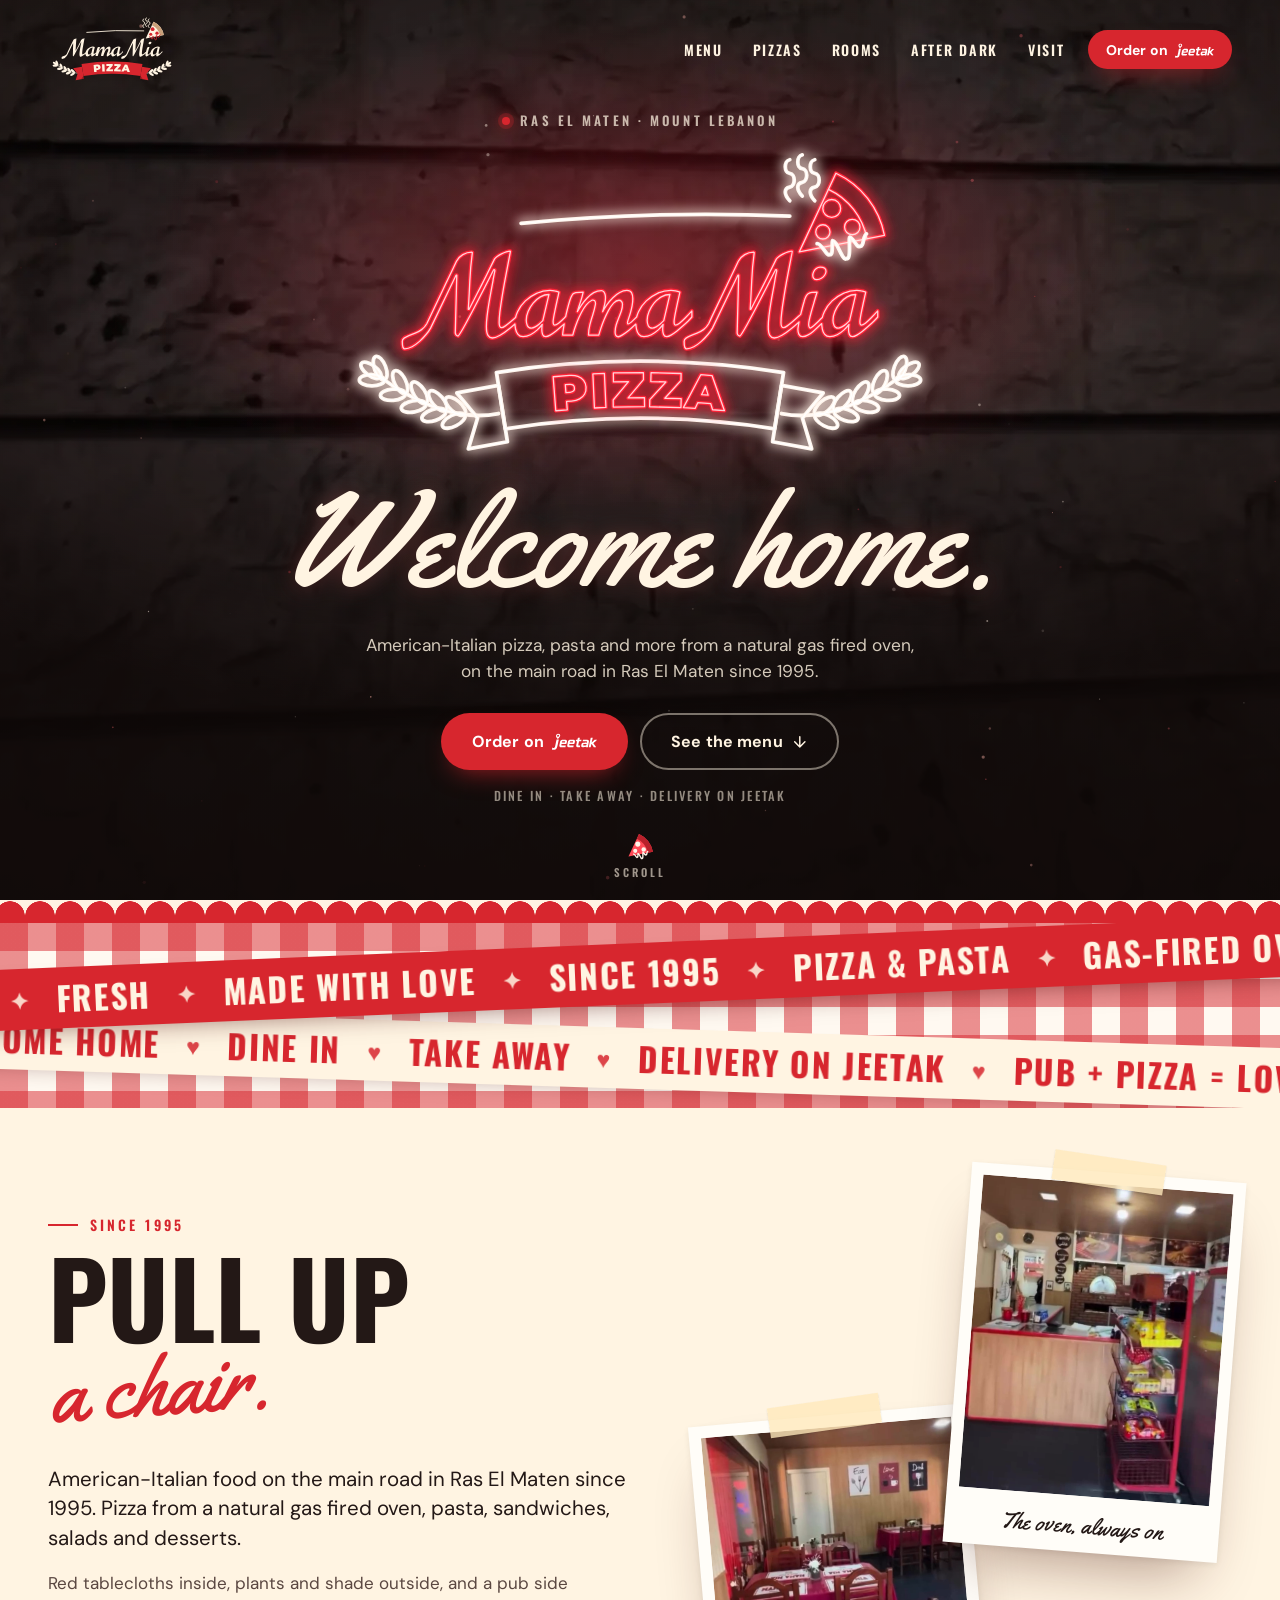
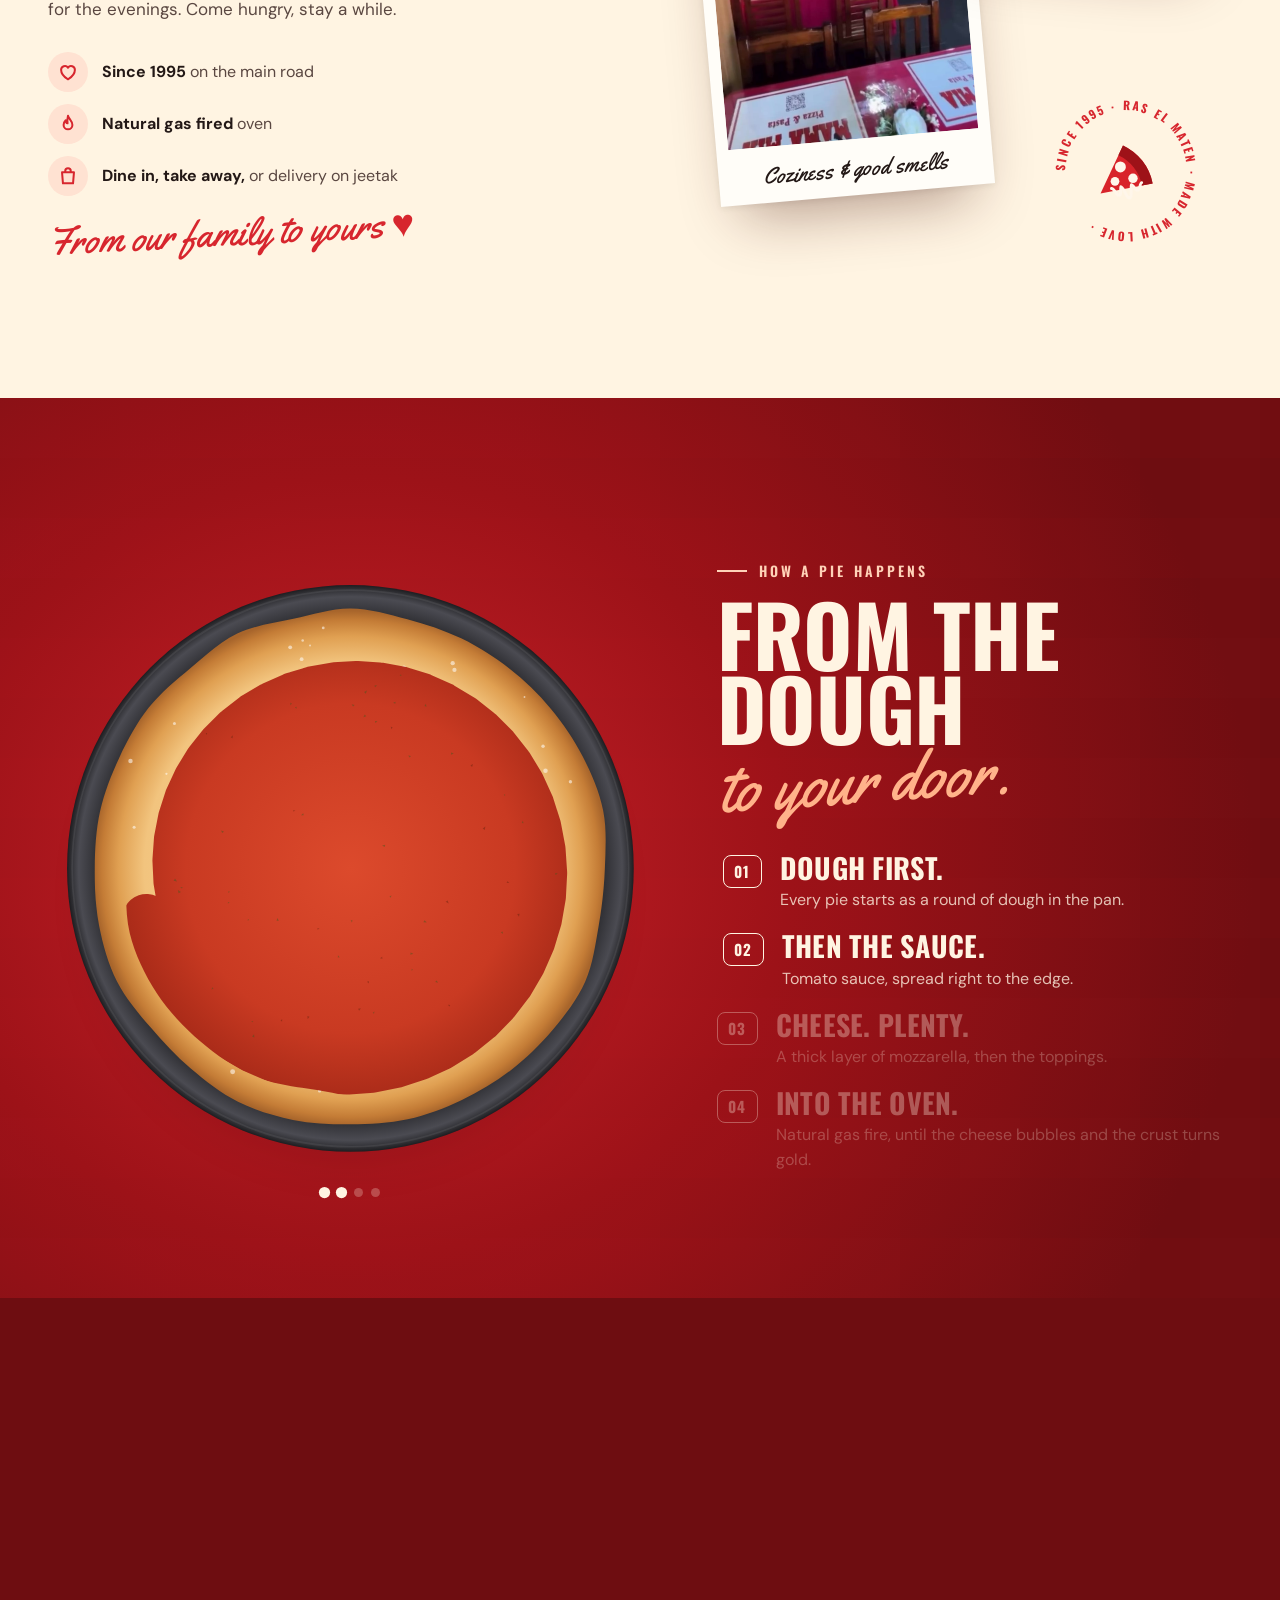
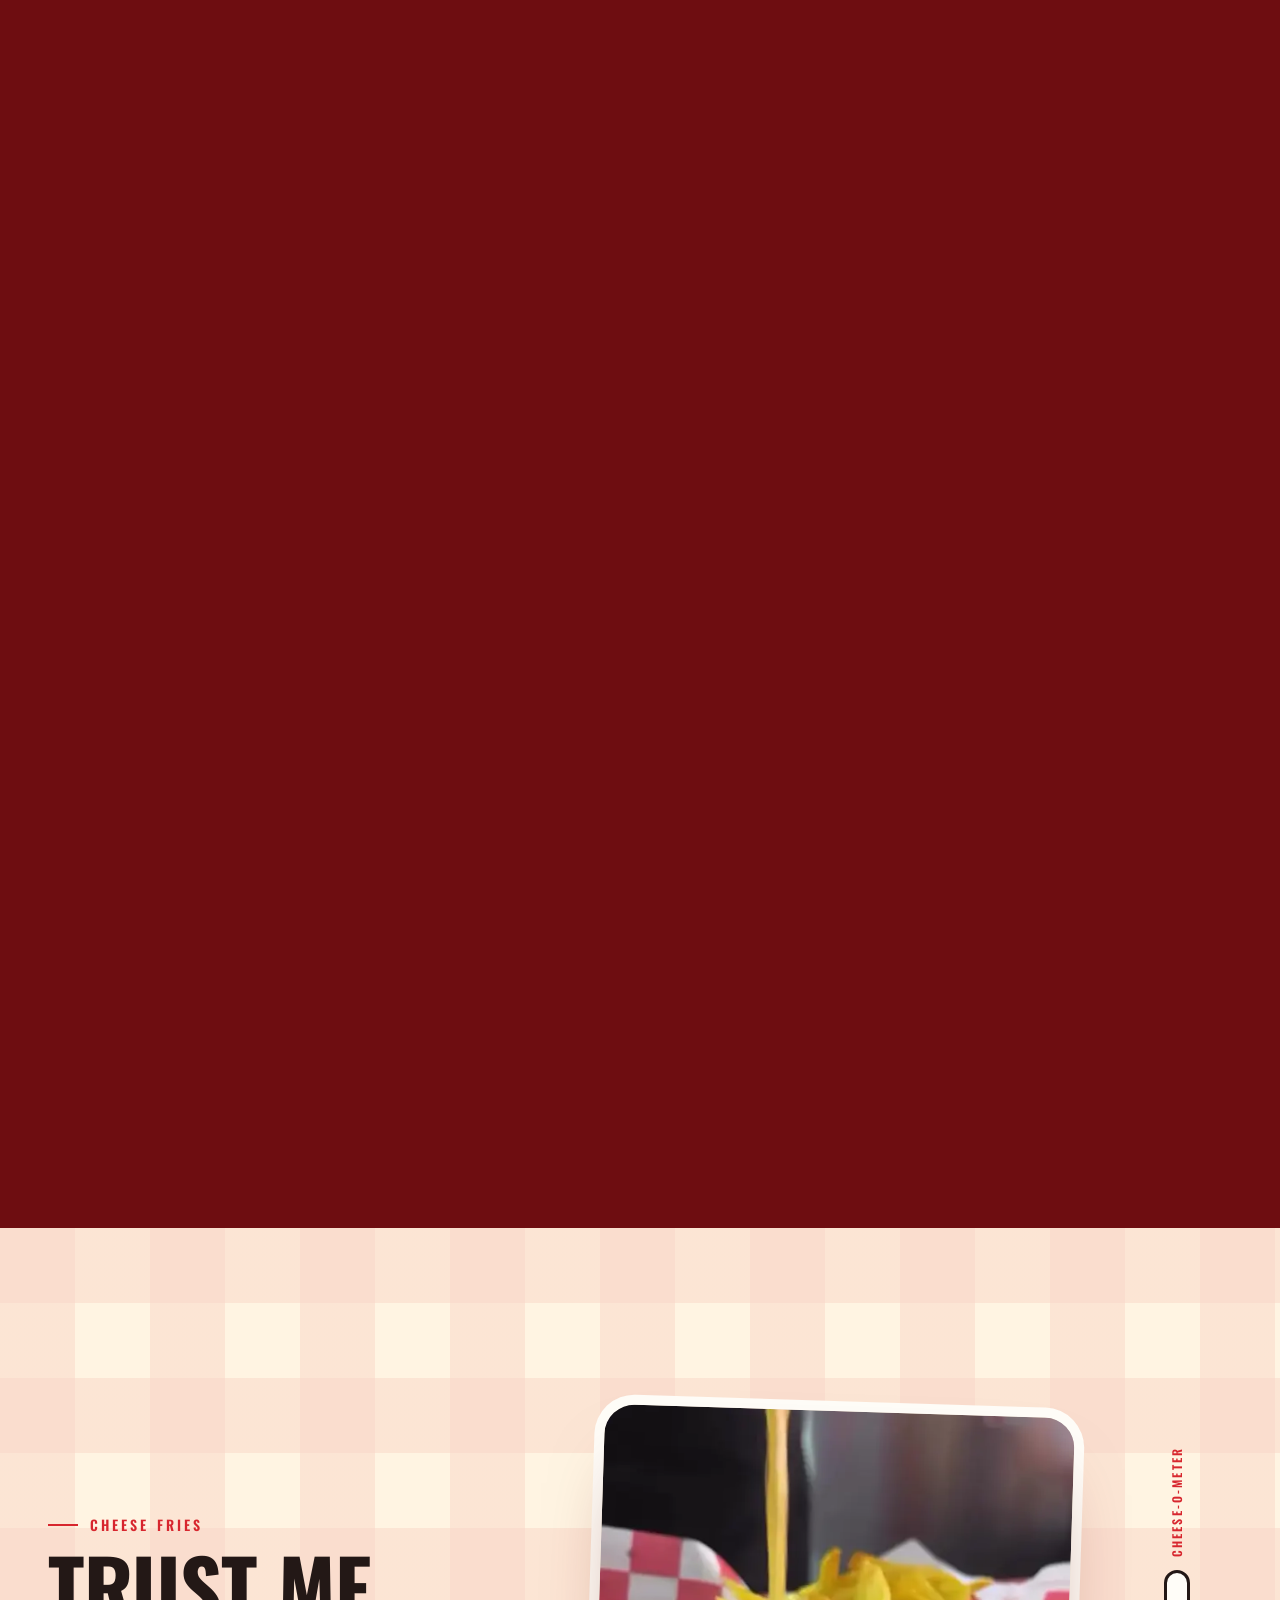
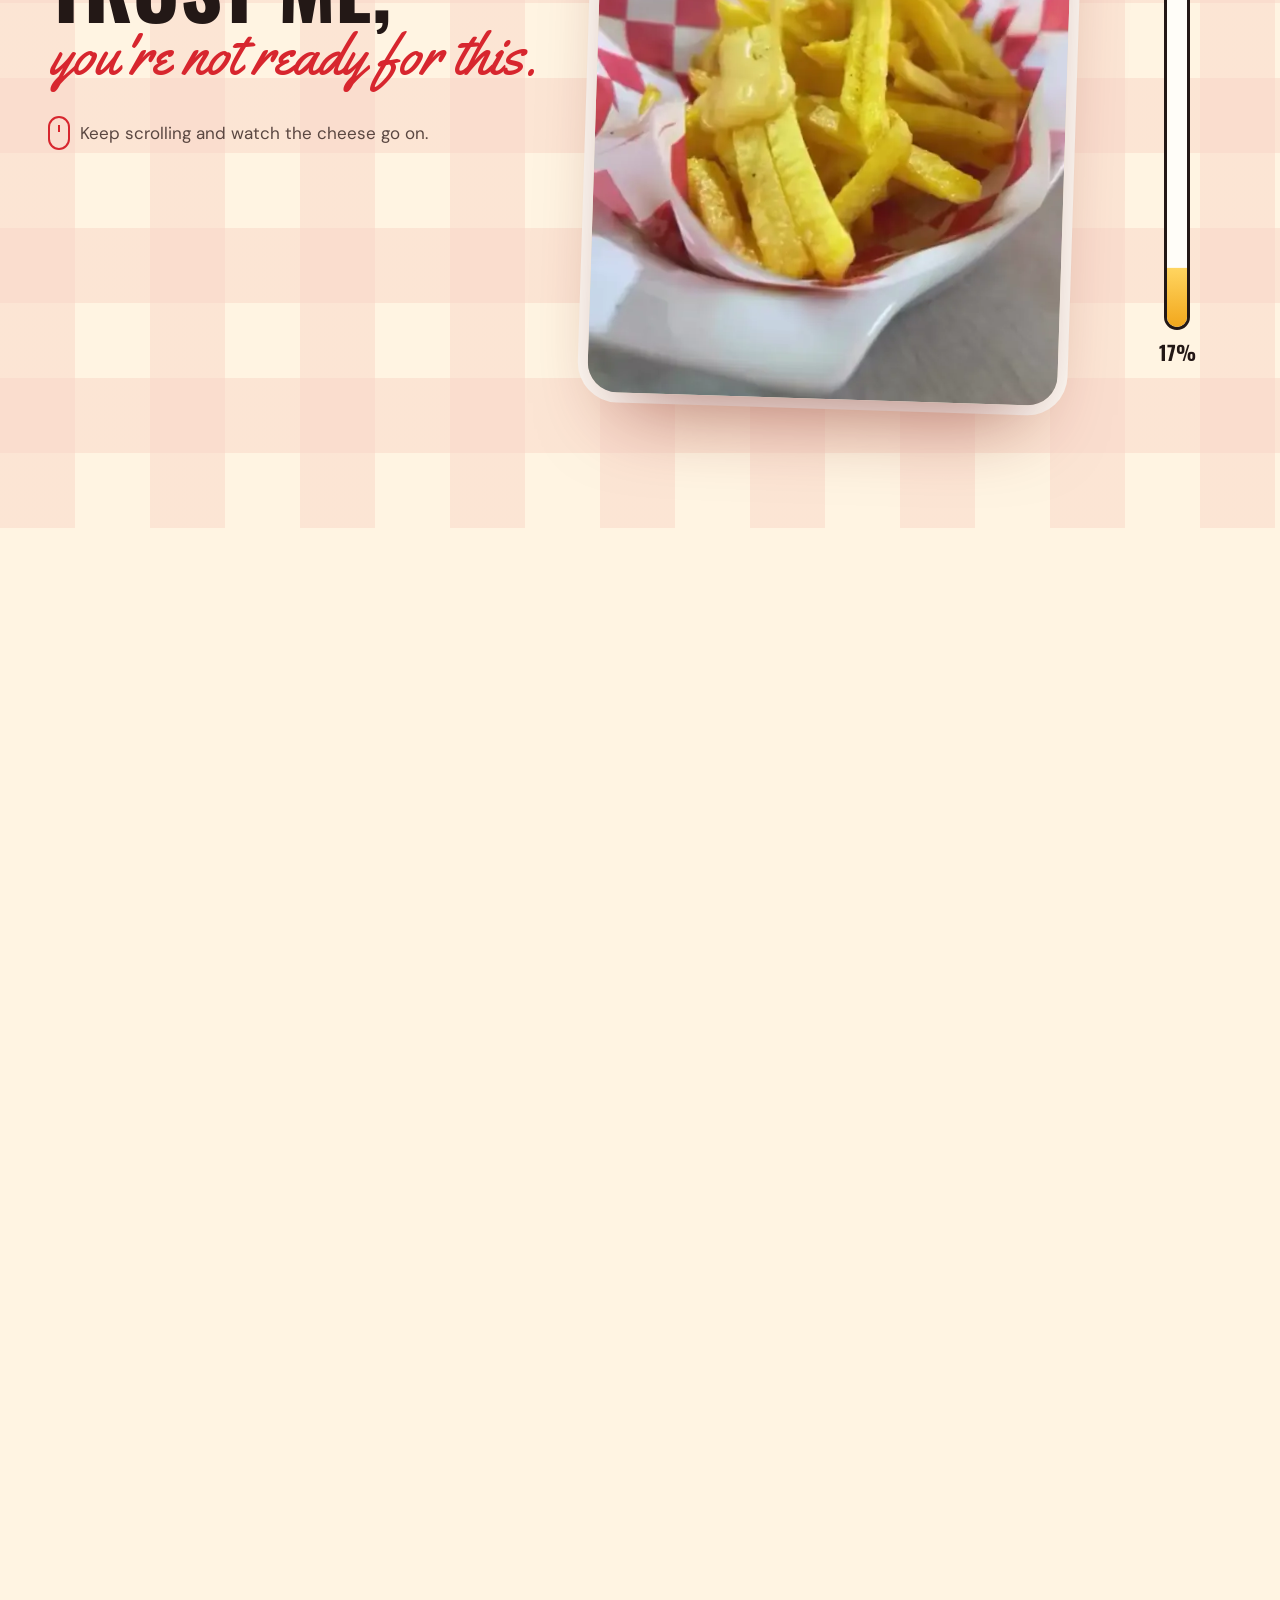
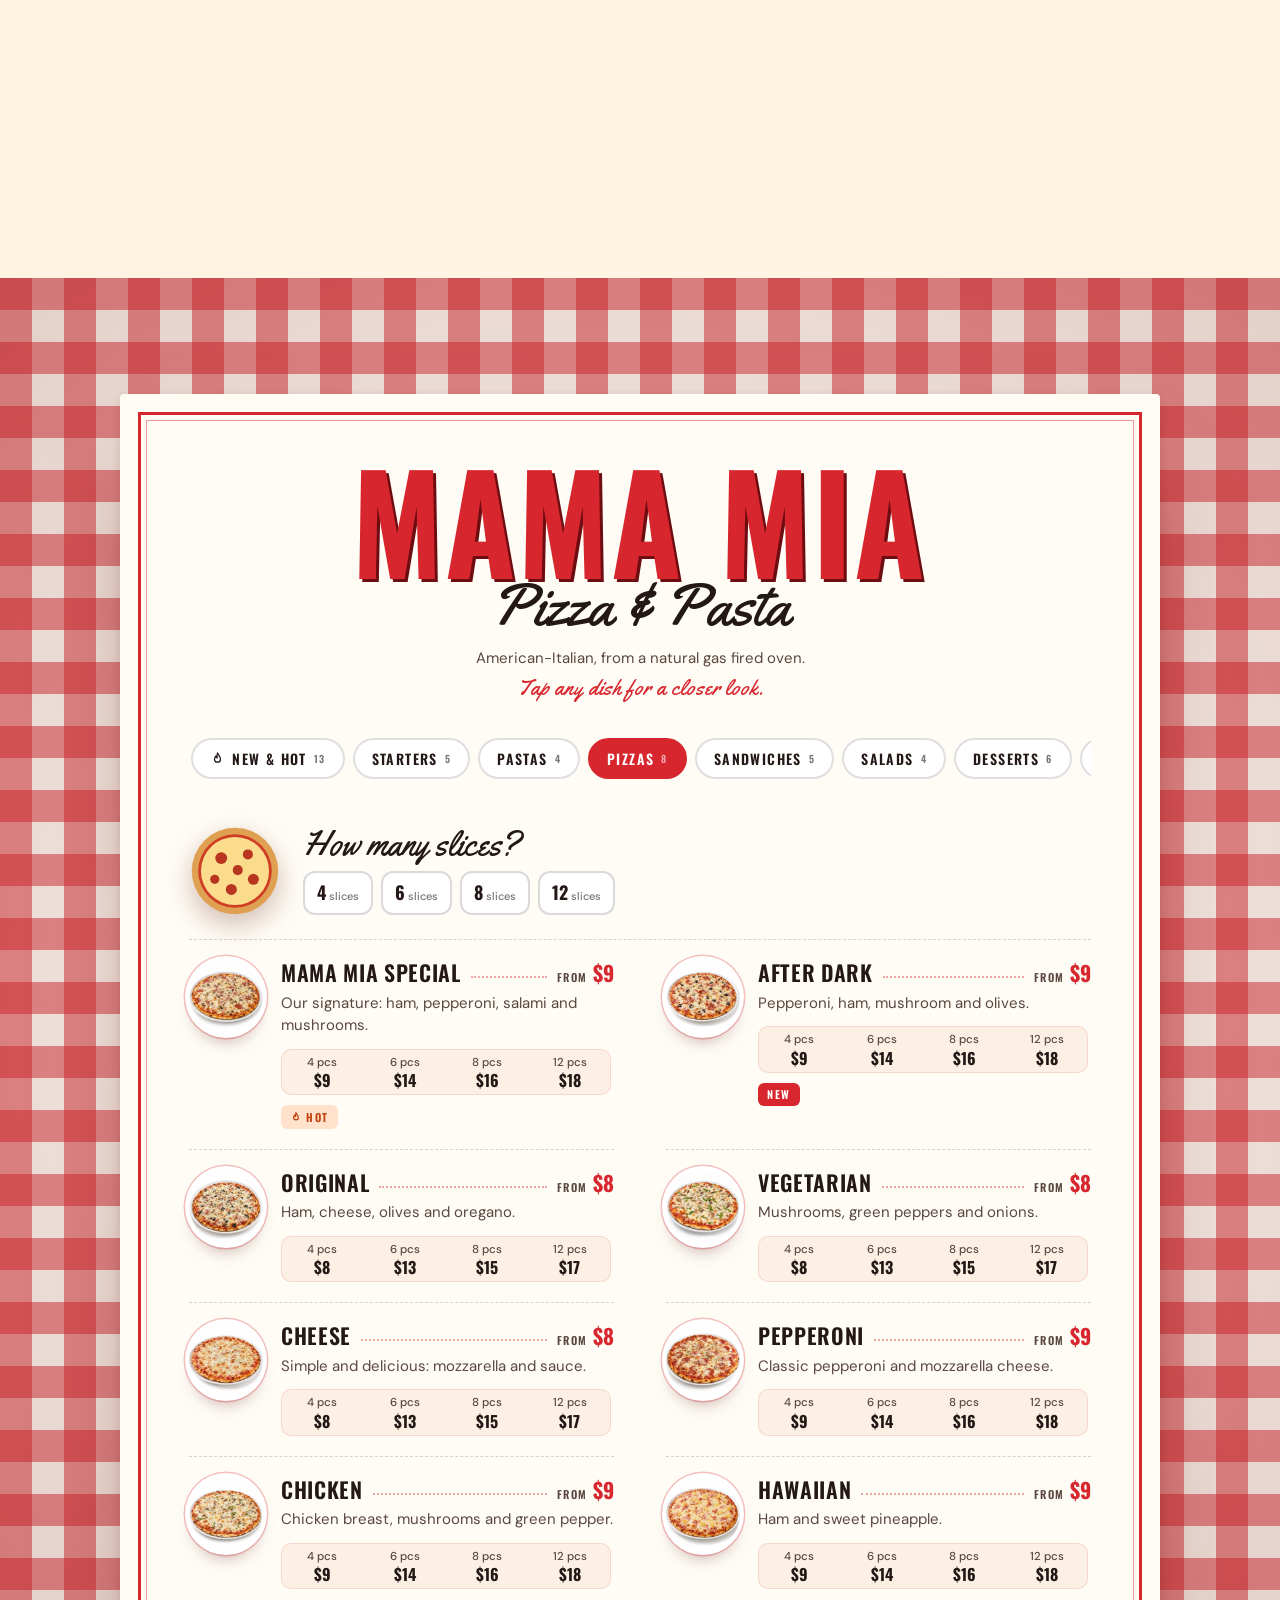
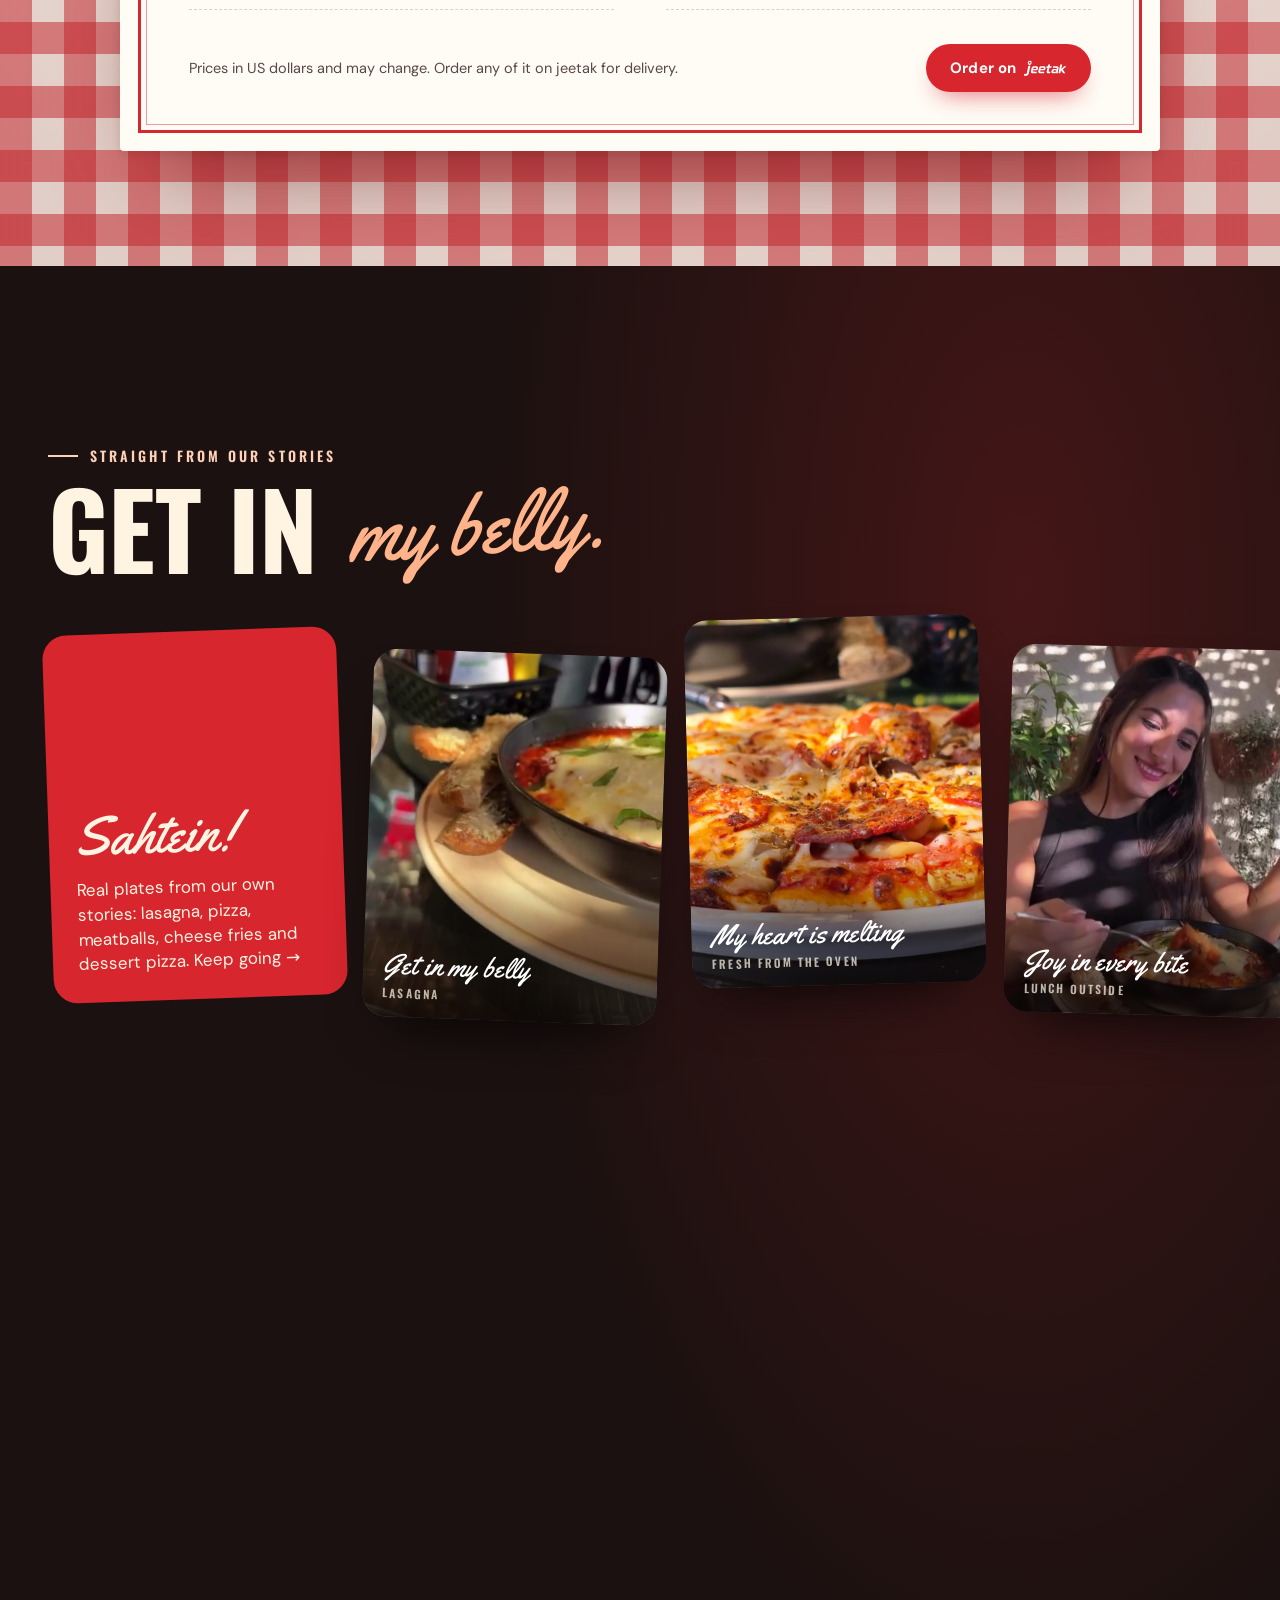
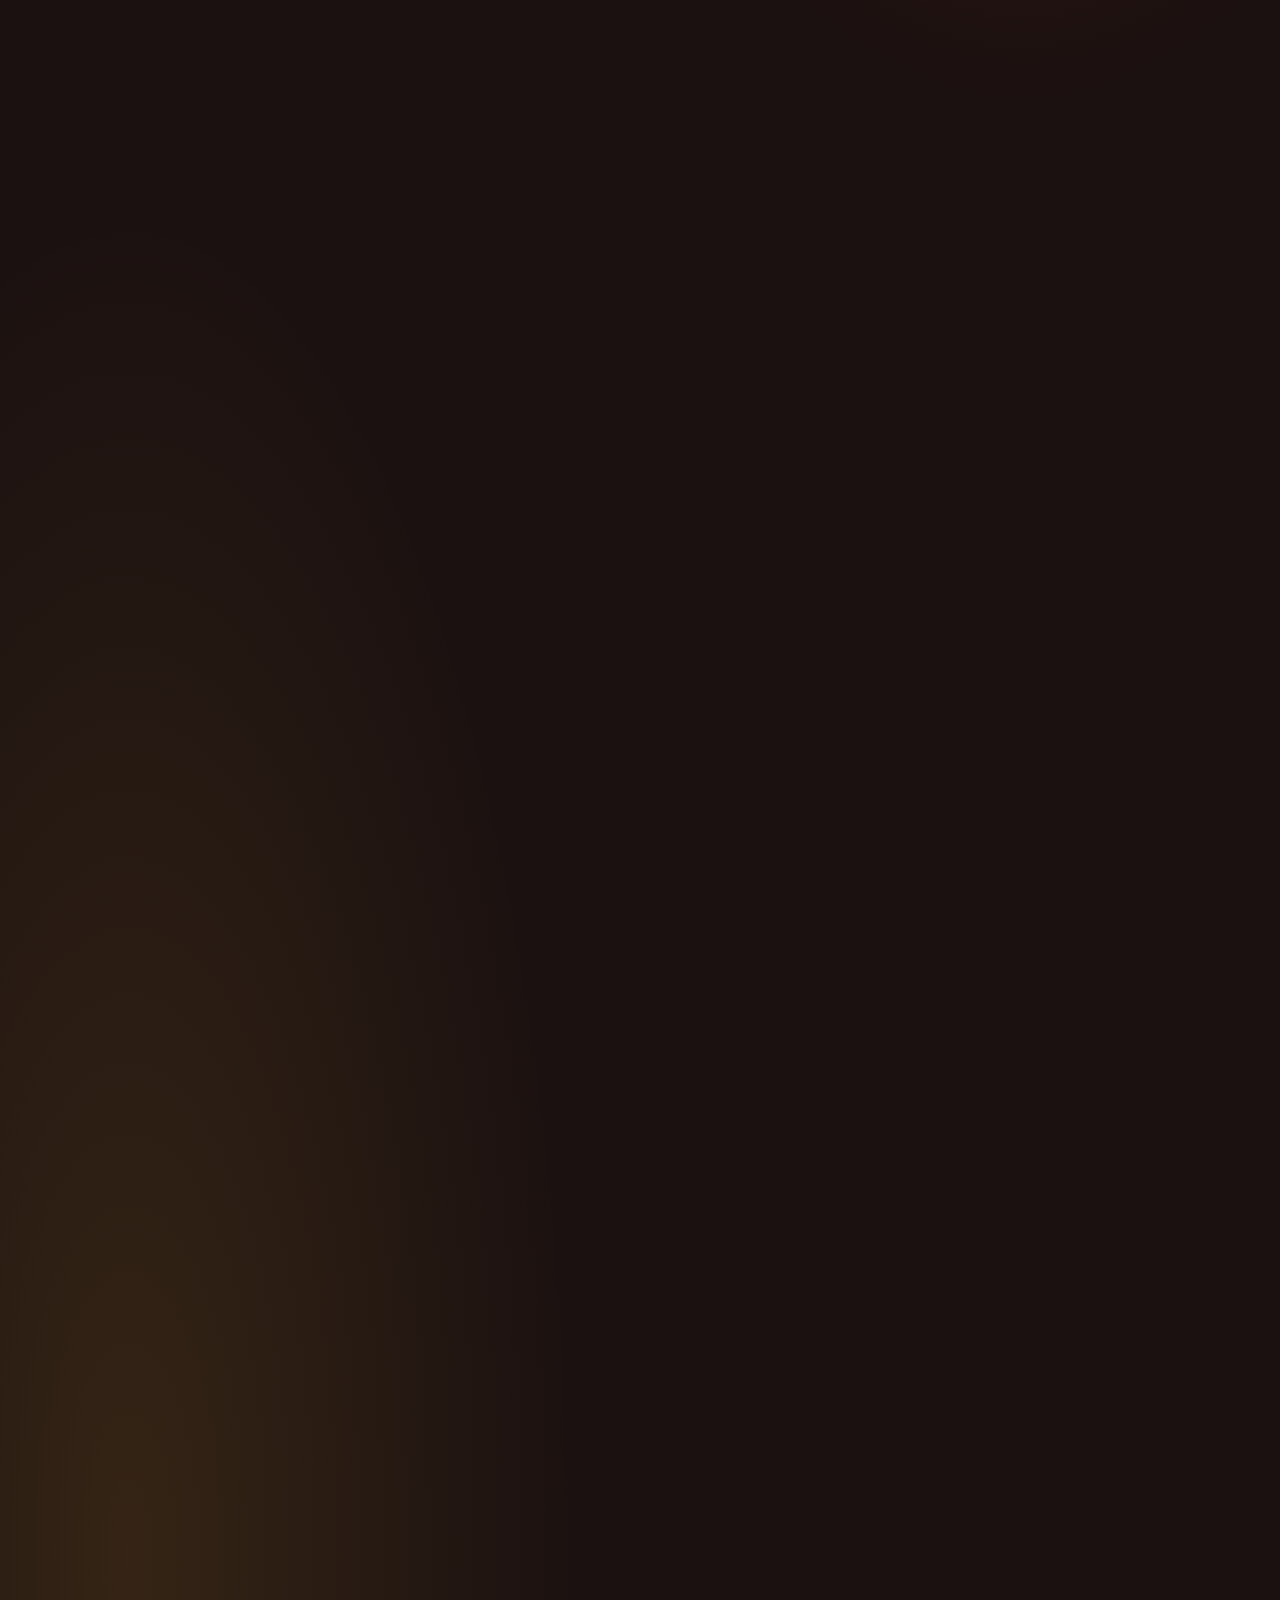
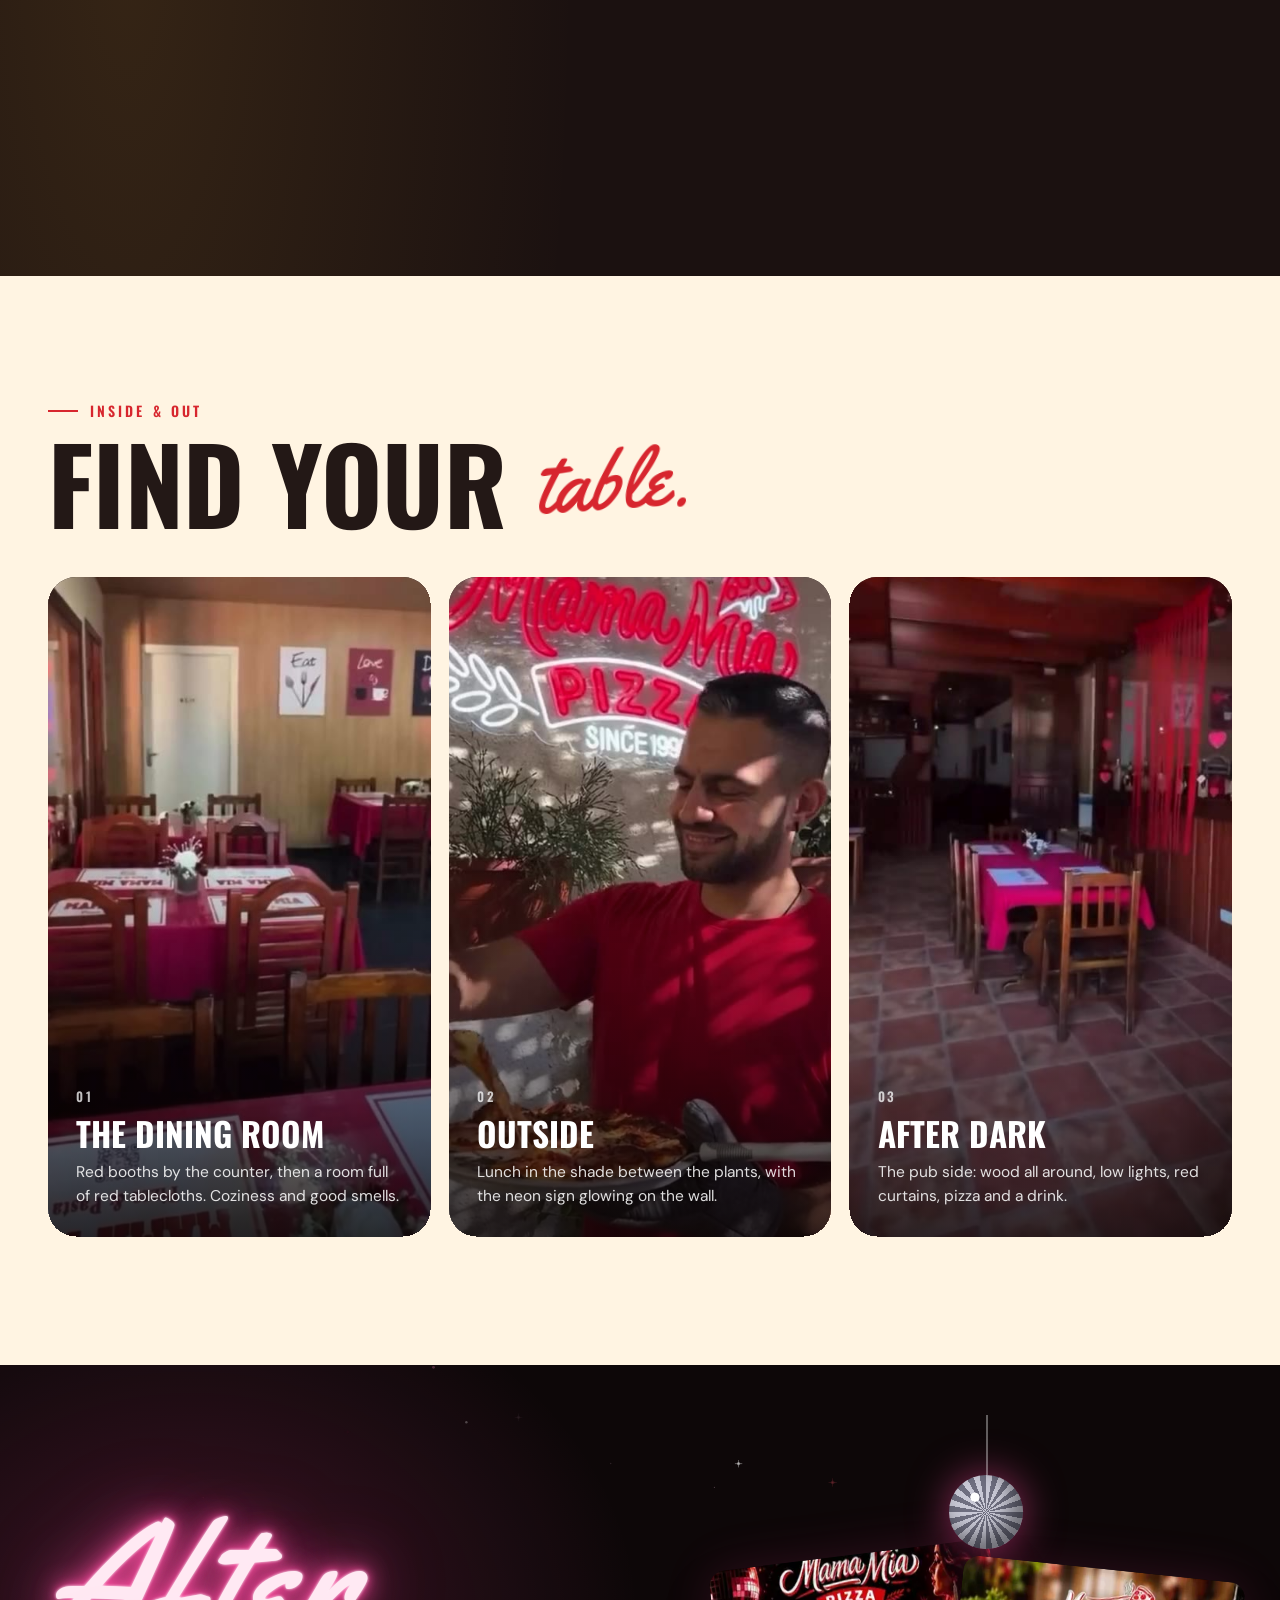
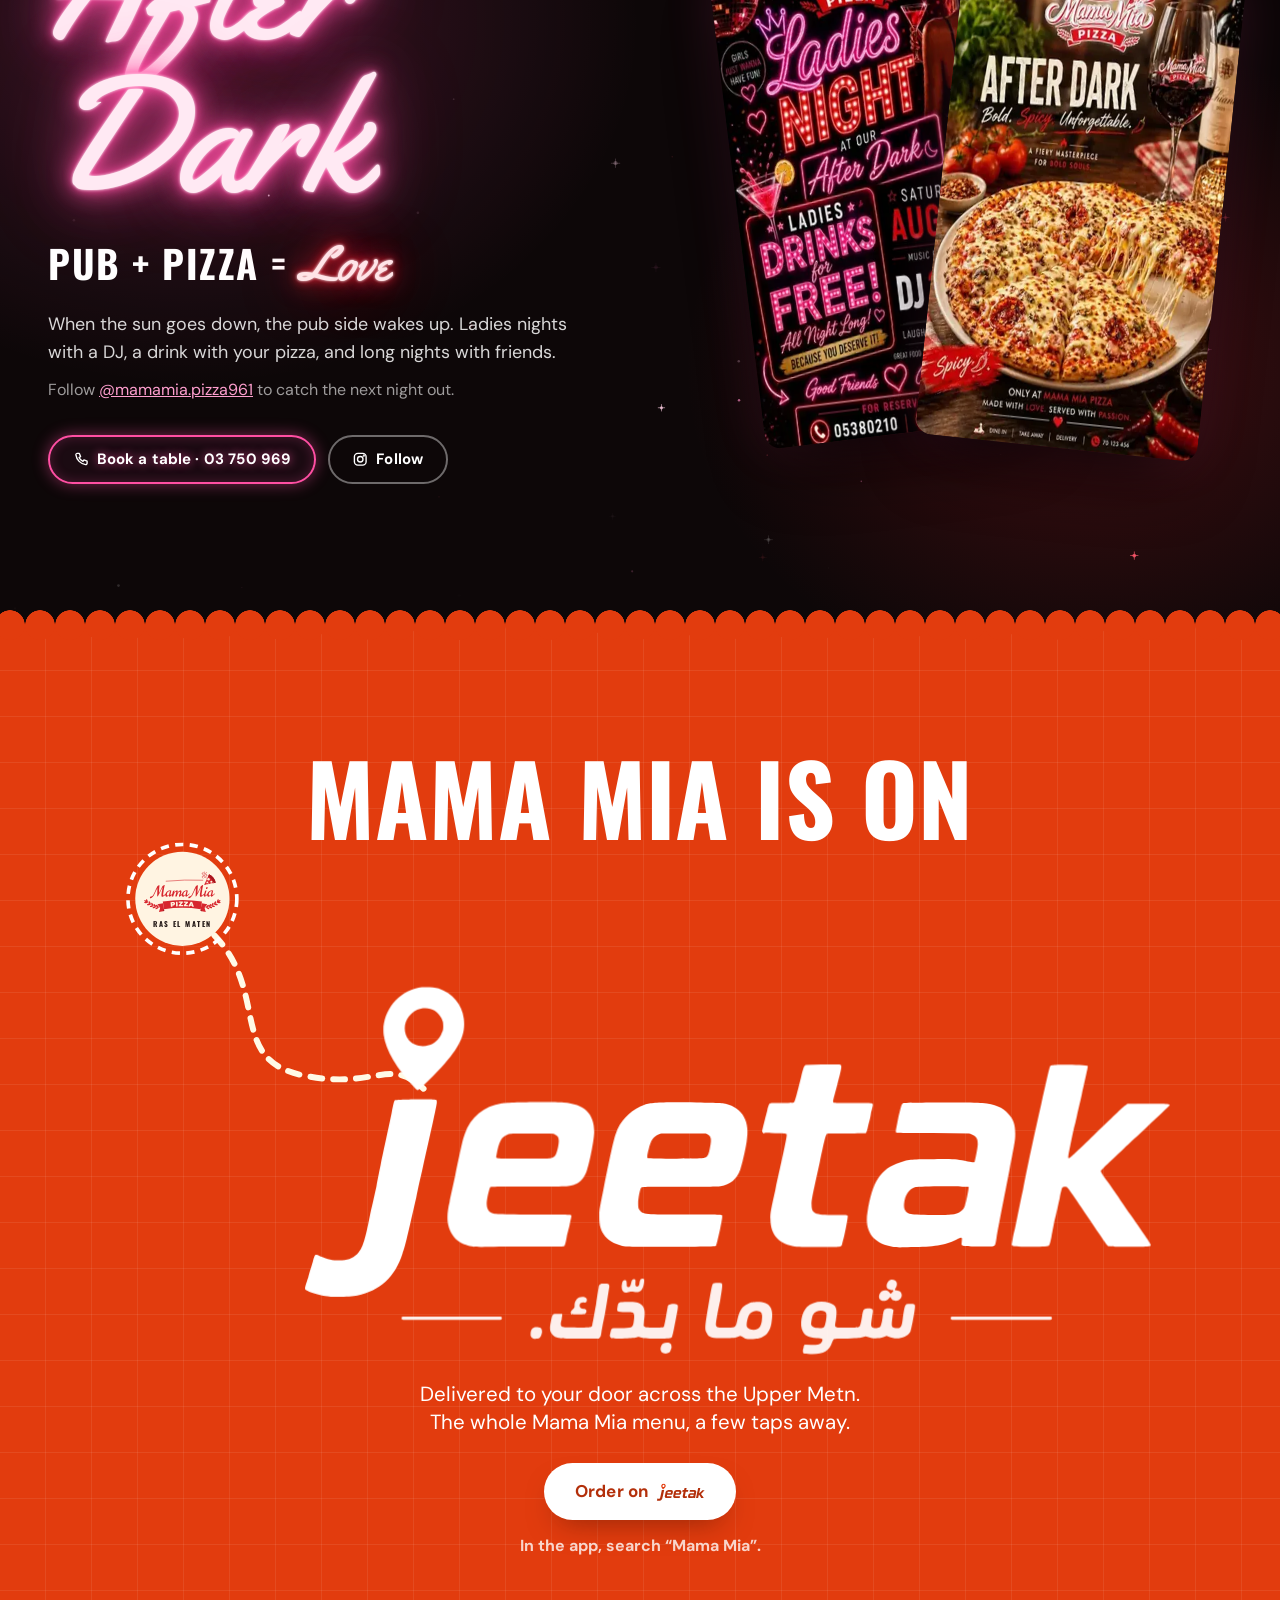
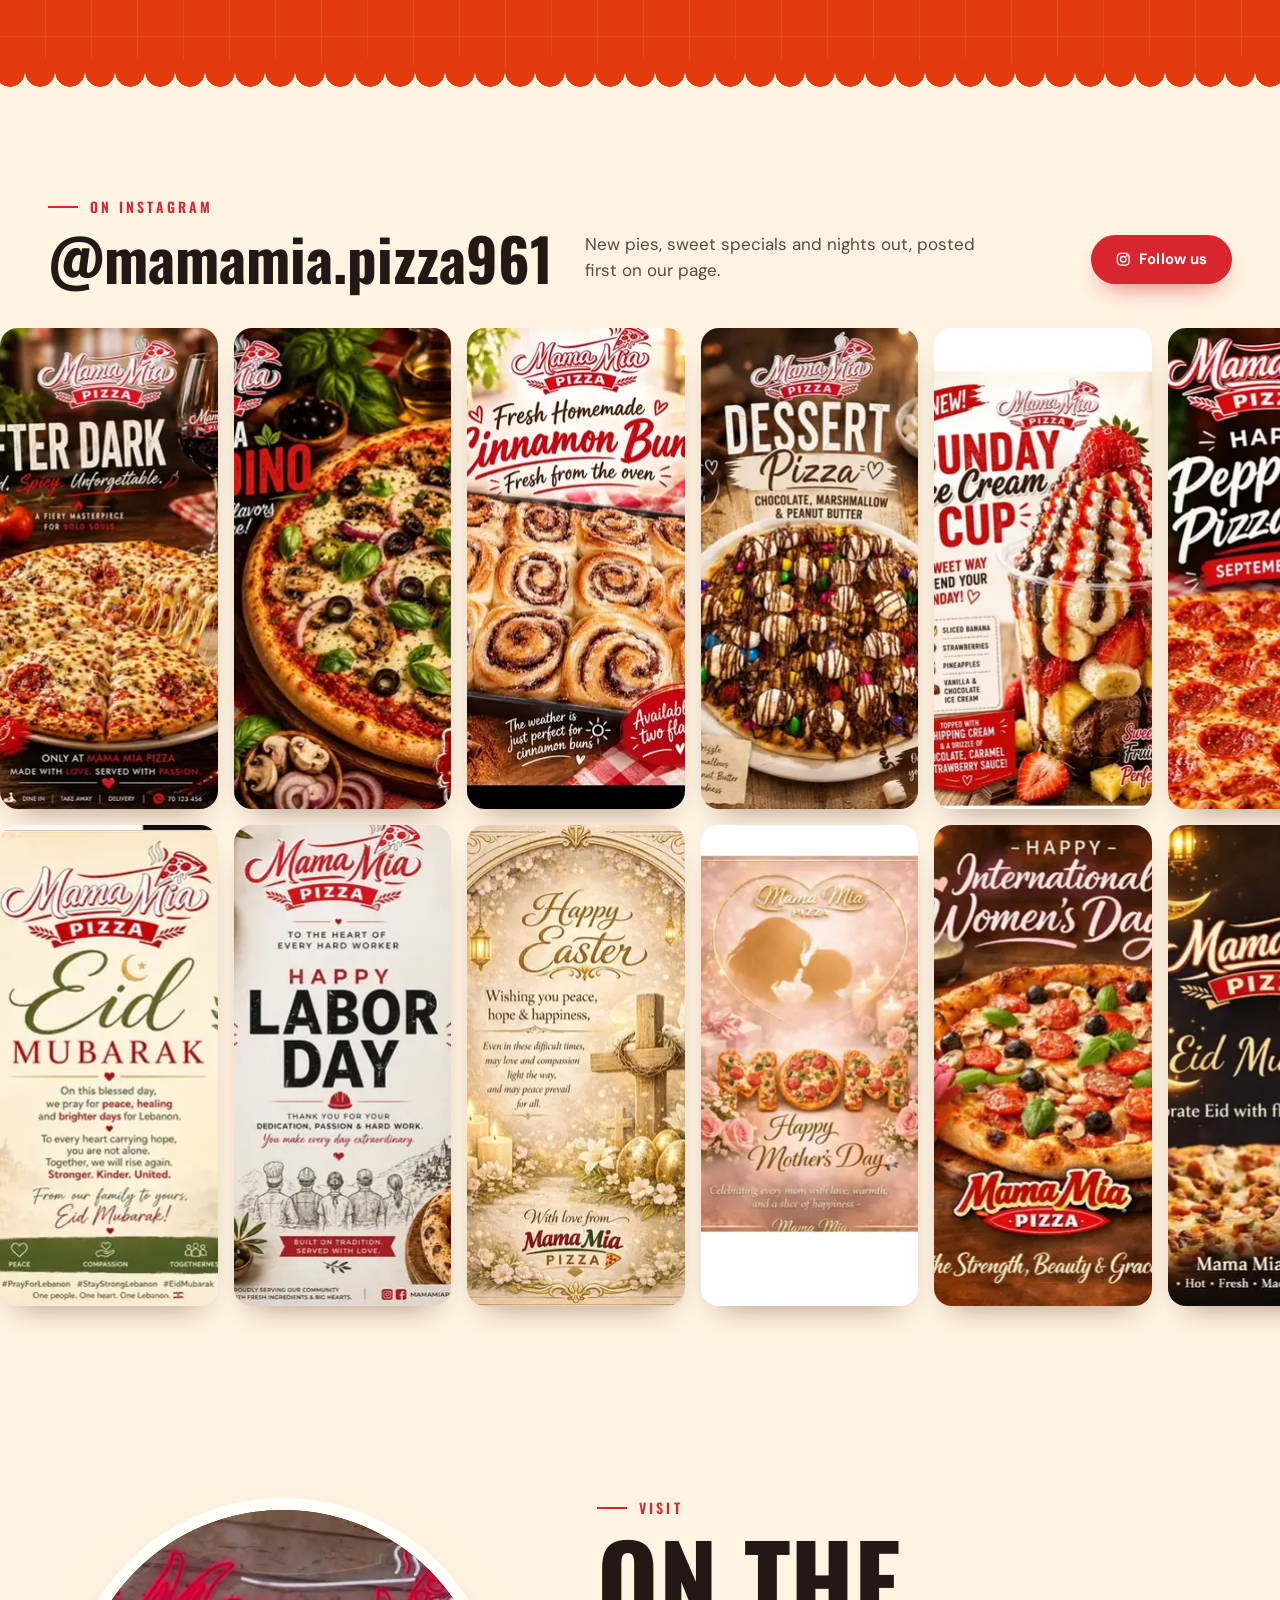
==== commit 1e9a6913: "Say delivery on jeetak, drop pickup jeetak won't offer pickup for now. Dine in and take away at the " ====
--- a/index.html
+++ b/index.html
@@ -4,11 +4,11 @@
 <meta charset="utf-8">
 <meta name="viewport" content="width=device-width, initial-scale=1, viewport-fit=cover">
 <title>Mama Mia Pizza · Ras El Maten · Since 1995</title>
-<meta name="description" content="Mama Mia Pizza in Ras El Maten, Mount Lebanon. American-Italian food from a natural gas fired oven, on the main road since 1995. Dine in, take away, or order on jeetak.">
+<meta name="description" content="Mama Mia Pizza in Ras El Maten, Mount Lebanon. American-Italian food from a natural gas fired oven, on the main road since 1995. Dine in, take away, or order delivery on jeetak.">
 <meta name="theme-color" content="#120b0a">
 <meta property="og:type" content="website">
 <meta property="og:title" content="Mama Mia Pizza · Welcome home.">
-<meta property="og:description" content="American-Italian pizza and pasta in Ras El Maten since 1995. Order on jeetak for delivery or pickup.">
+<meta property="og:description" content="American-Italian pizza and pasta in Ras El Maten since 1995. Order delivery on jeetak.">
 <meta property="og:image" content="https://lightslategrey-cobra-938373.hostingersite.com/assets/img/og.jpg">
 <meta property="og:image:width" content="1200">
 <meta property="og:image:height" content="630">
@@ -79,7 +79,7 @@
         <a class="btn btn--red btn--lg" data-link="jeetak" href="https://jeetaklb.com" target="_blank" rel="noopener" aria-label="Order on jeetak">Order on <svg class="jkmark" viewBox="12 12 1900 690" aria-hidden="true" focusable="false"><use href="#i-jk"/></svg></a>
         <a class="btn btn--ghost btn--lg" href="#menu">See the menu<svg class="ico" aria-hidden="true"><use href="#i-down"/></svg></a>
       </div>
-      <p class="hero__modes">Dine in · Take away · Delivery &amp; pickup on jeetak</p>
+      <p class="hero__modes">Dine in · Take away · Delivery on jeetak</p>
     </div>
     <a class="hero__cue" href="#story" aria-label="Scroll down">
       <svg aria-hidden="true"><use href="#mm-slice"/></svg><span>Scroll</span>
@@ -95,7 +95,7 @@
       <span>Hot</span><i>✦</i><span>Fresh</span><i>✦</i><span>Made with love</span><i>✦</i><span>Since 1995</span><i>✦</i><span>Pizza &amp; pasta</span><i>✦</i><span>Gas-fired oven</span><i>✦</i><span>Ras El Maten</span><i>✦</i>
     </div></div>
     <div class="ticker__band ticker__band--b"><div class="ticker__track" data-ticker data-dir="-1">
-      <span>Welcome home</span><i>♥</i><span>Dine in</span><i>♥</i><span>Take away</span><i>♥</i><span>Order on jeetak</span><i>♥</i><span>Pub + pizza = love</span><i>♥</i><span>American-Italian</span><i>♥</i>
+      <span>Welcome home</span><i>♥</i><span>Dine in</span><i>♥</i><span>Take away</span><i>♥</i><span>Delivery on jeetak</span><i>♥</i><span>Pub + pizza = love</span><i>♥</i><span>American-Italian</span><i>♥</i>
     </div></div>
   </div>
   <div class="wrap story__grid">
@@ -107,7 +107,7 @@
       <ul class="facts" data-fade>
         <li><svg class="ico" aria-hidden="true"><use href="#i-heart"/></svg><span><b>Since 1995</b> on the main road</span></li>
         <li><svg class="ico" aria-hidden="true"><use href="#i-flame"/></svg><span><b>Natural gas fired</b> oven</span></li>
-        <li><svg class="ico" aria-hidden="true"><use href="#i-bag"/></svg><span><b>Dine in, take away,</b> or order on jeetak</span></li>
+        <li><svg class="ico" aria-hidden="true"><use href="#i-bag"/></svg><span><b>Dine in, take away,</b> or delivery on jeetak</span></li>
       </ul>
       <p class="story__note" aria-hidden="true">From our family to yours ♥</p>
     </div>
@@ -198,7 +198,7 @@
       <div class="cats" role="tablist" aria-label="Menu sections" data-cats></div>
       <div class="dishes" data-dishes aria-live="polite"></div>
       <footer class="placemat__foot">
-        <p data-menu-note>Prices in US dollars and may change. Order any of it on jeetak for delivery or pickup.</p>
+        <p data-menu-note>Prices in US dollars and may change. Order any of it on jeetak for delivery.</p>
         <a class="btn btn--red" data-link="jeetak" href="https://jeetaklb.com" target="_blank" rel="noopener" aria-label="Order the menu on jeetak">Order on <svg class="jkmark" viewBox="12 12 1900 690" aria-hidden="true" focusable="false"><use href="#i-jk"/></svg></a>
       </footer>
       <noscript><p class="noscript">The menu needs JavaScript to show. You can see the whole Mama Mia menu on jeetak.</p></noscript>
@@ -298,7 +298,7 @@
     <rect class="jk__line jk__line--r" x="1429" y="738" width="221" height="7" rx="3"/>
   </g>
 </svg>
-    <p class="jkband__text">Delivery or pickup across the Upper Metn. The whole Mama Mia menu, a few taps away.</p>
+    <p class="jkband__text">Delivered to your door across the Upper Metn. The whole Mama Mia menu, a few taps away.</p>
     <a class="btn btn--white" data-link="jeetak" href="https://jeetaklb.com" target="_blank" rel="noopener" aria-label="Order on jeetak">Order on <svg class="jkmark" viewBox="12 12 1900 690" aria-hidden="true" focusable="false"><use href="#i-jk"/></svg></a>
     <p class="jkband__hint">In the app, search “Mama Mia”.</p>
   </div>
@@ -335,7 +335,7 @@
       <dl class="info">
         <div><dt>Address</dt><dd>Main Road, Ras El Maten – Deir El Harf<br>Mount Lebanon</dd></div>
         <div><dt>Call</dt><dd><a href="tel:+9613750969">03 750 969</a><br><a href="tel:+9615380210">05 380 210</a></dd></div>
-        <div><dt>Eat</dt><dd>Dine in · Take away<br>Delivery &amp; pickup on jeetak</dd></div>
+        <div><dt>Eat</dt><dd>Dine in · Take away<br>Delivery on jeetak</dd></div>
       </dl>
       <div class="visit__ctas">
         <a class="btn btn--red" data-link="maps" href="https://www.google.com/maps/search/?api=1&amp;query=Mama+Mia+Pizza+Ras+El+Matn" target="_blank" rel="noopener"><svg class="ico" aria-hidden="true"><use href="#i-pin"/></svg>Get directions</a>
